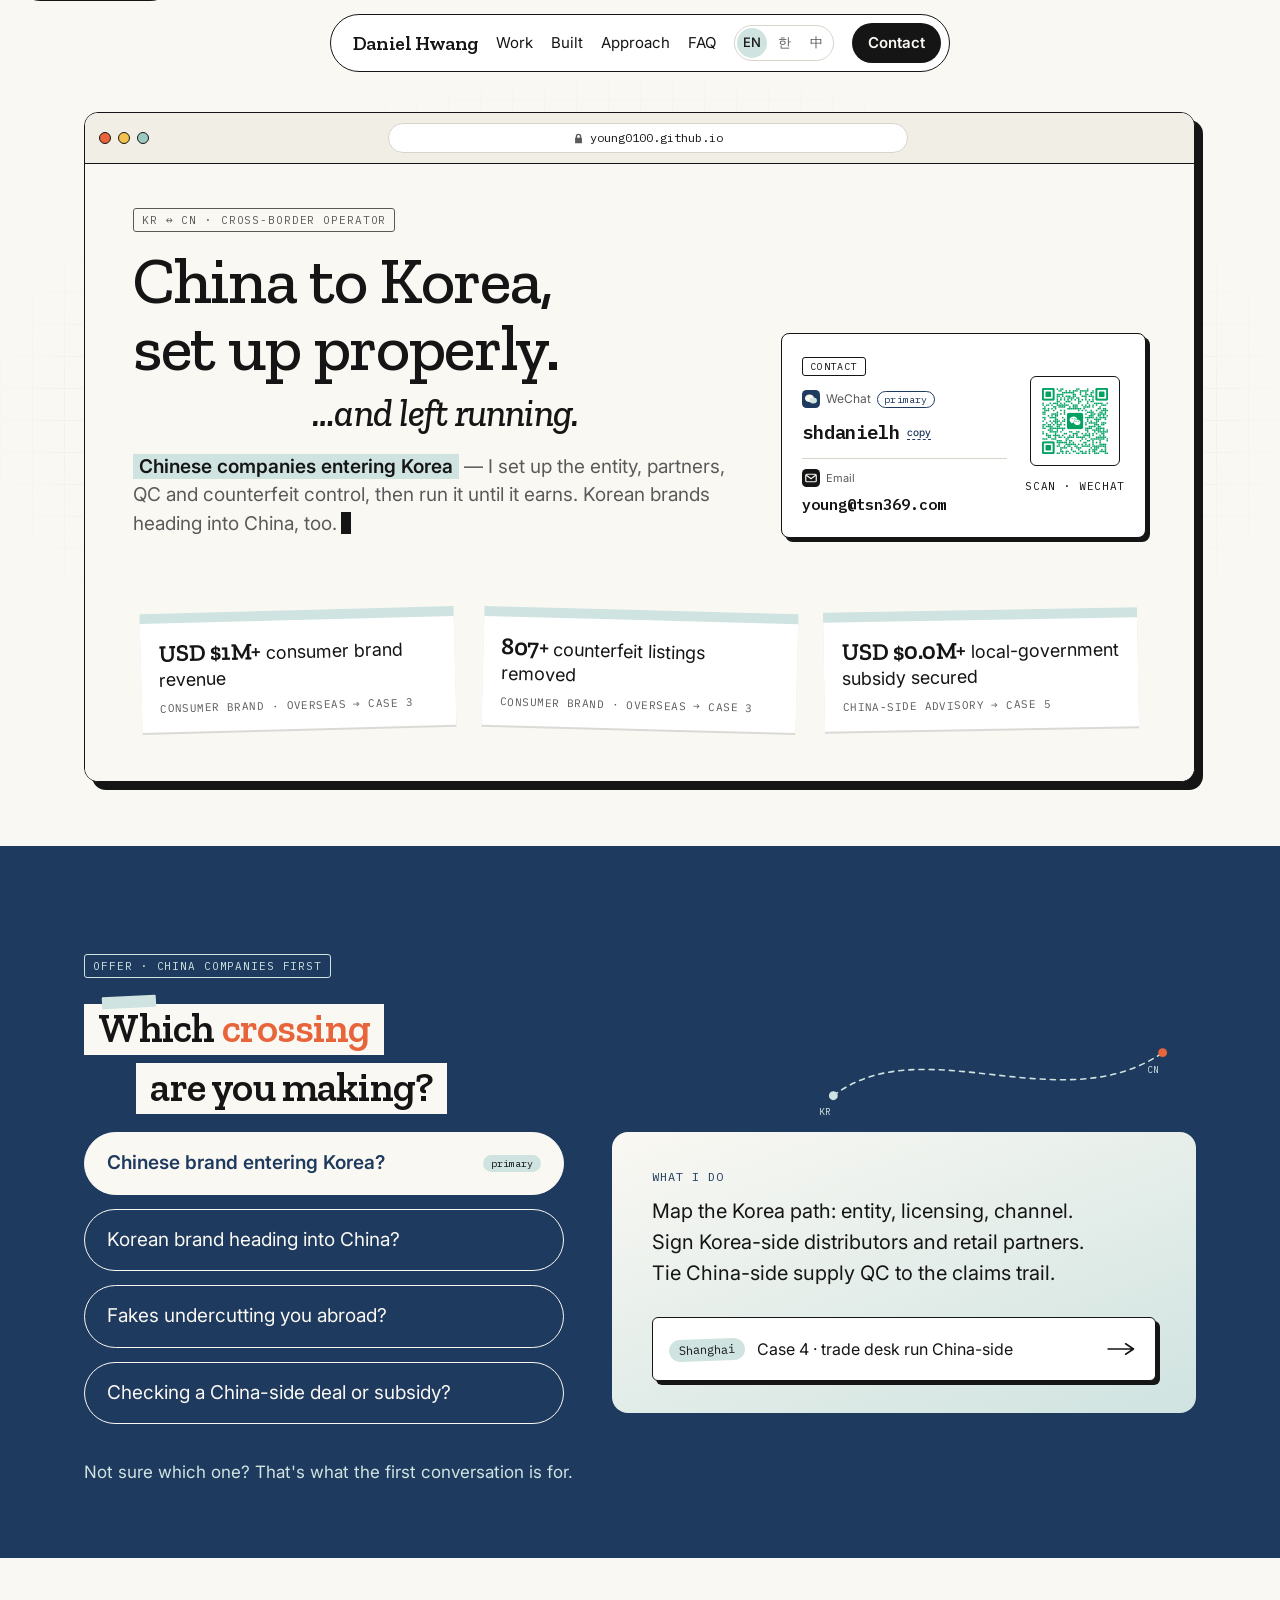
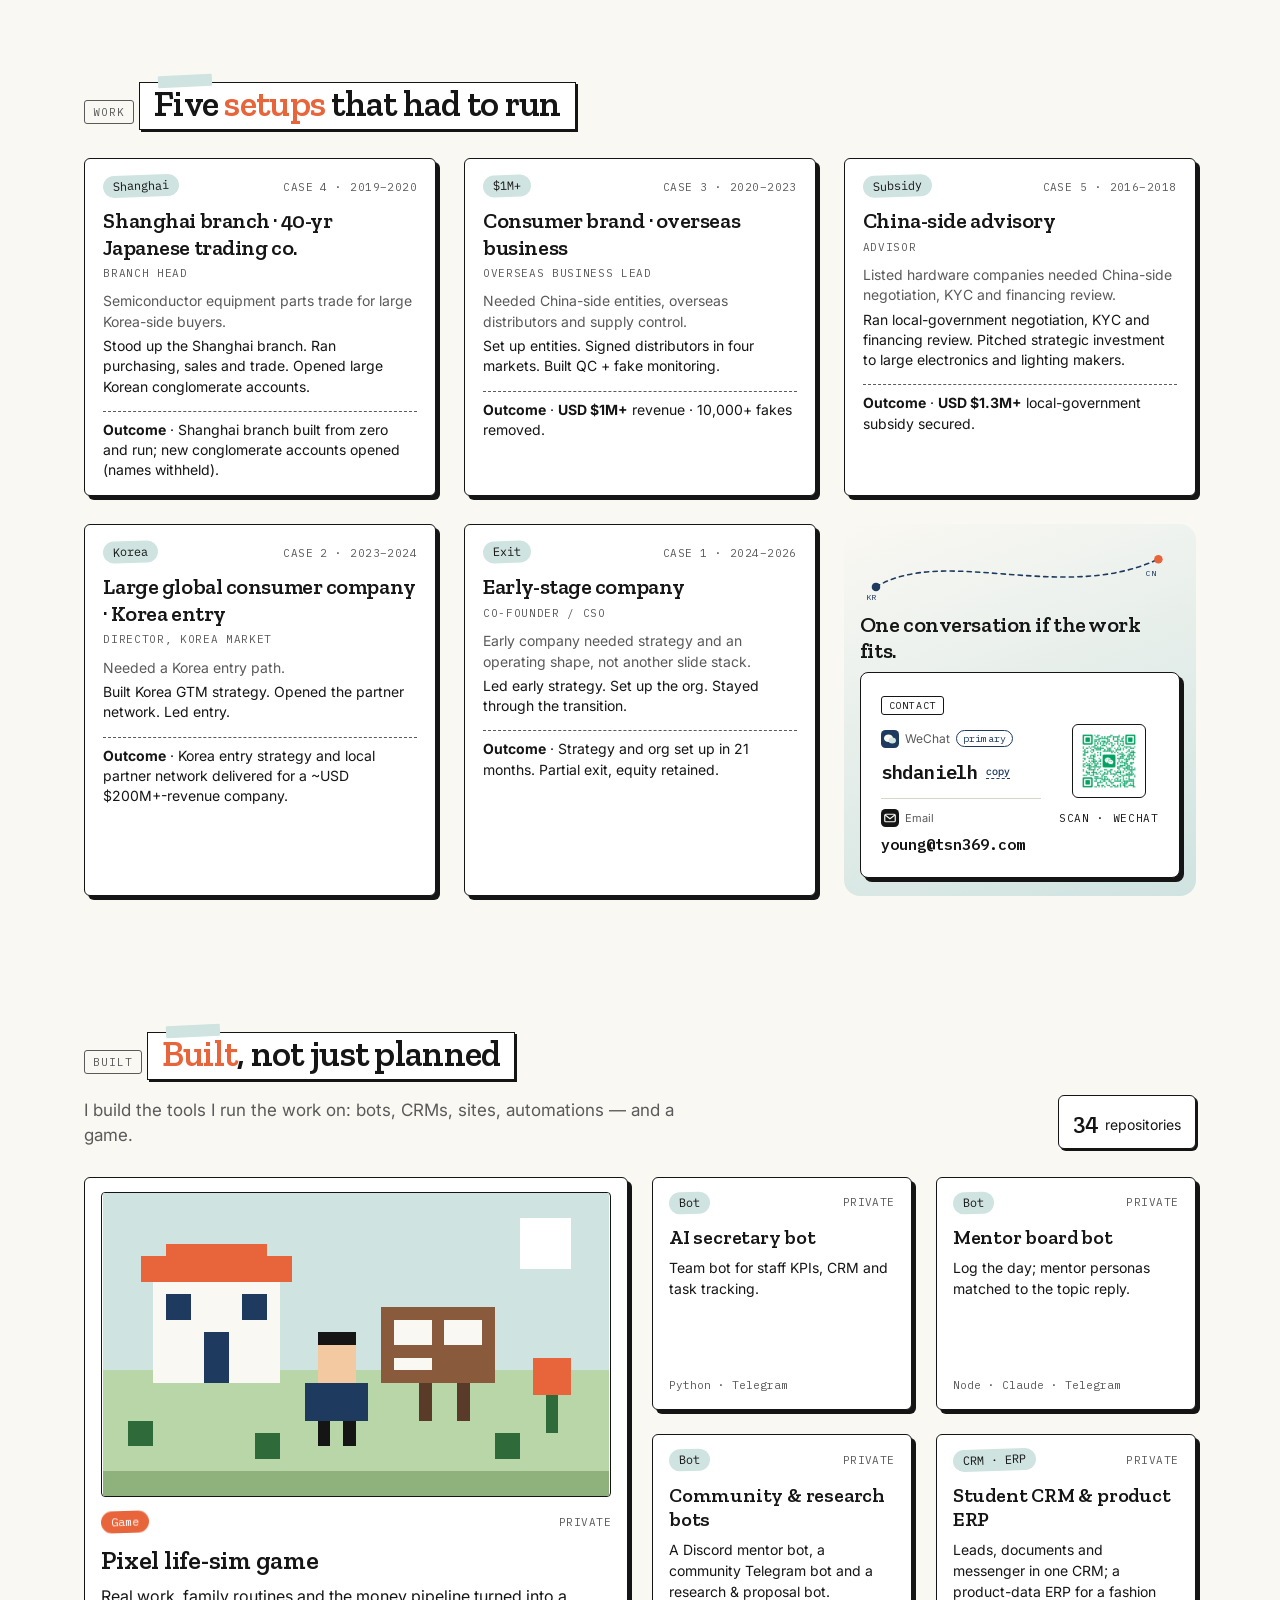
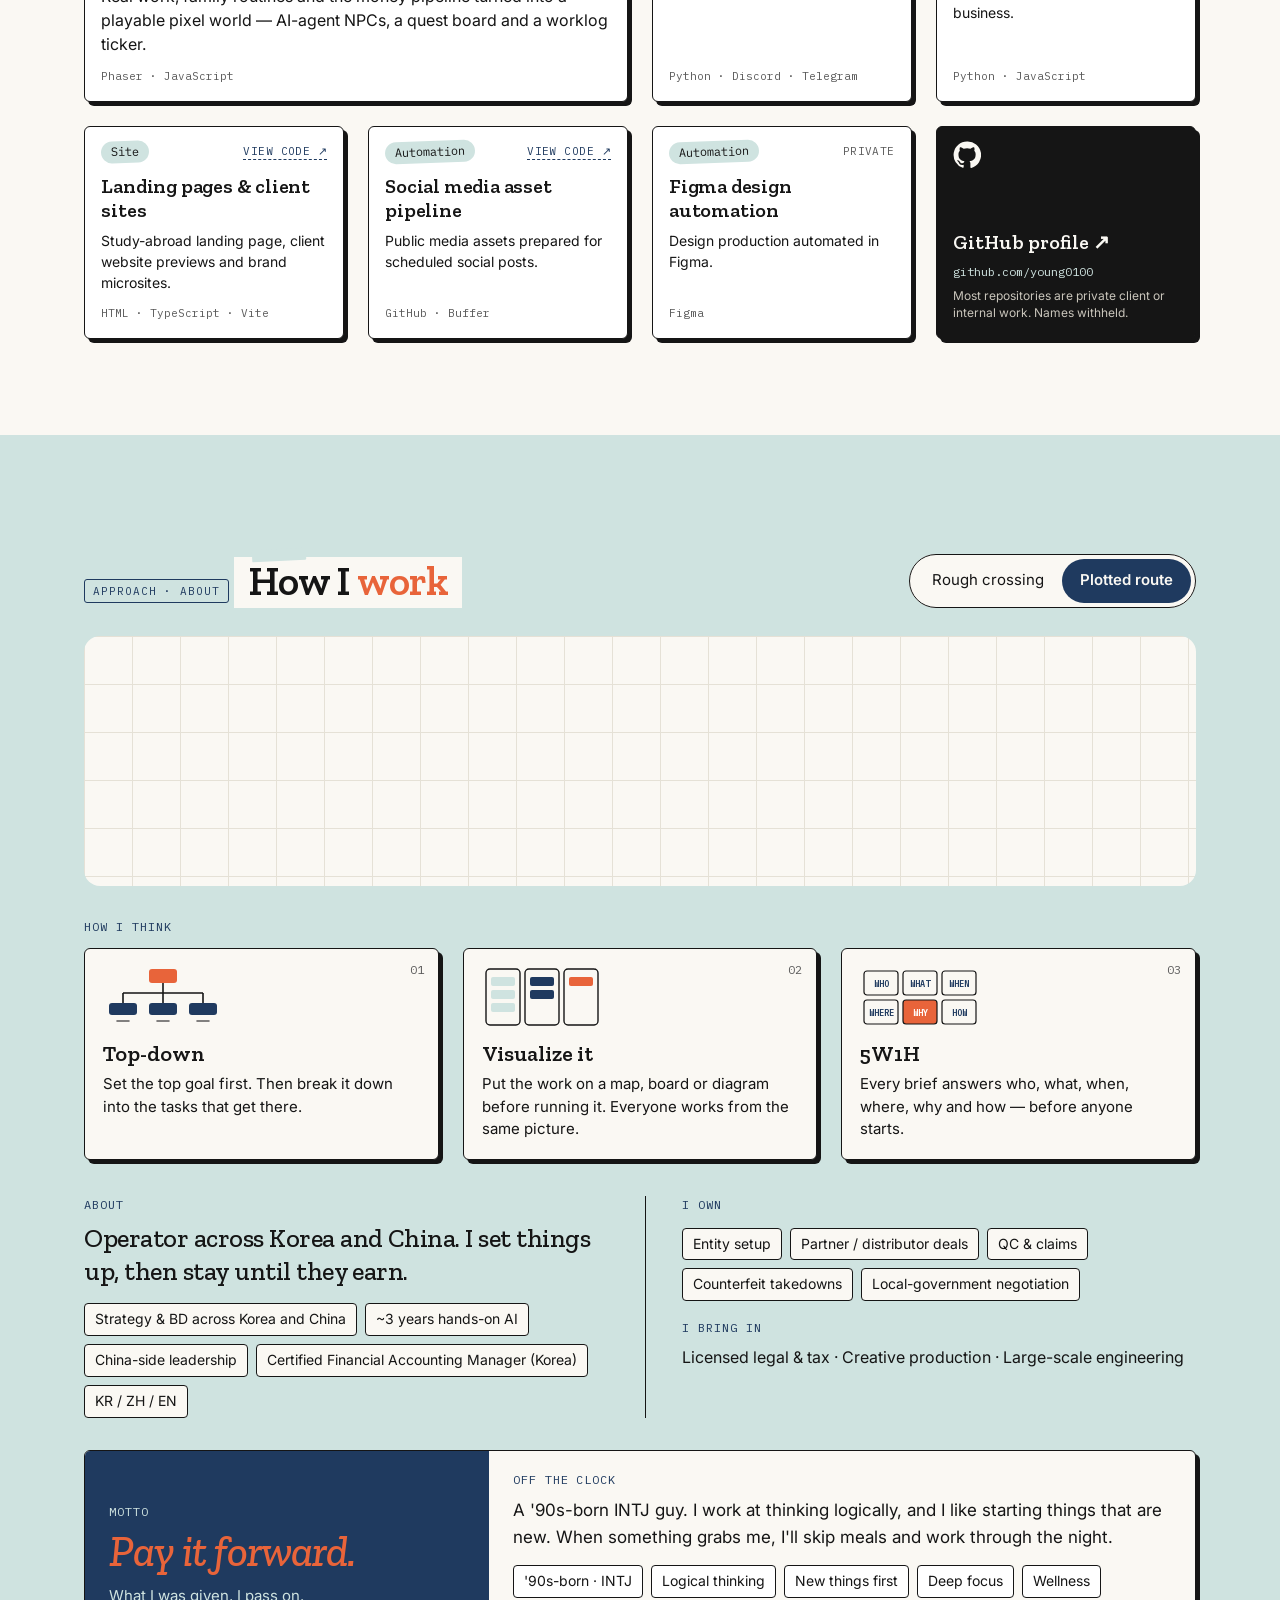
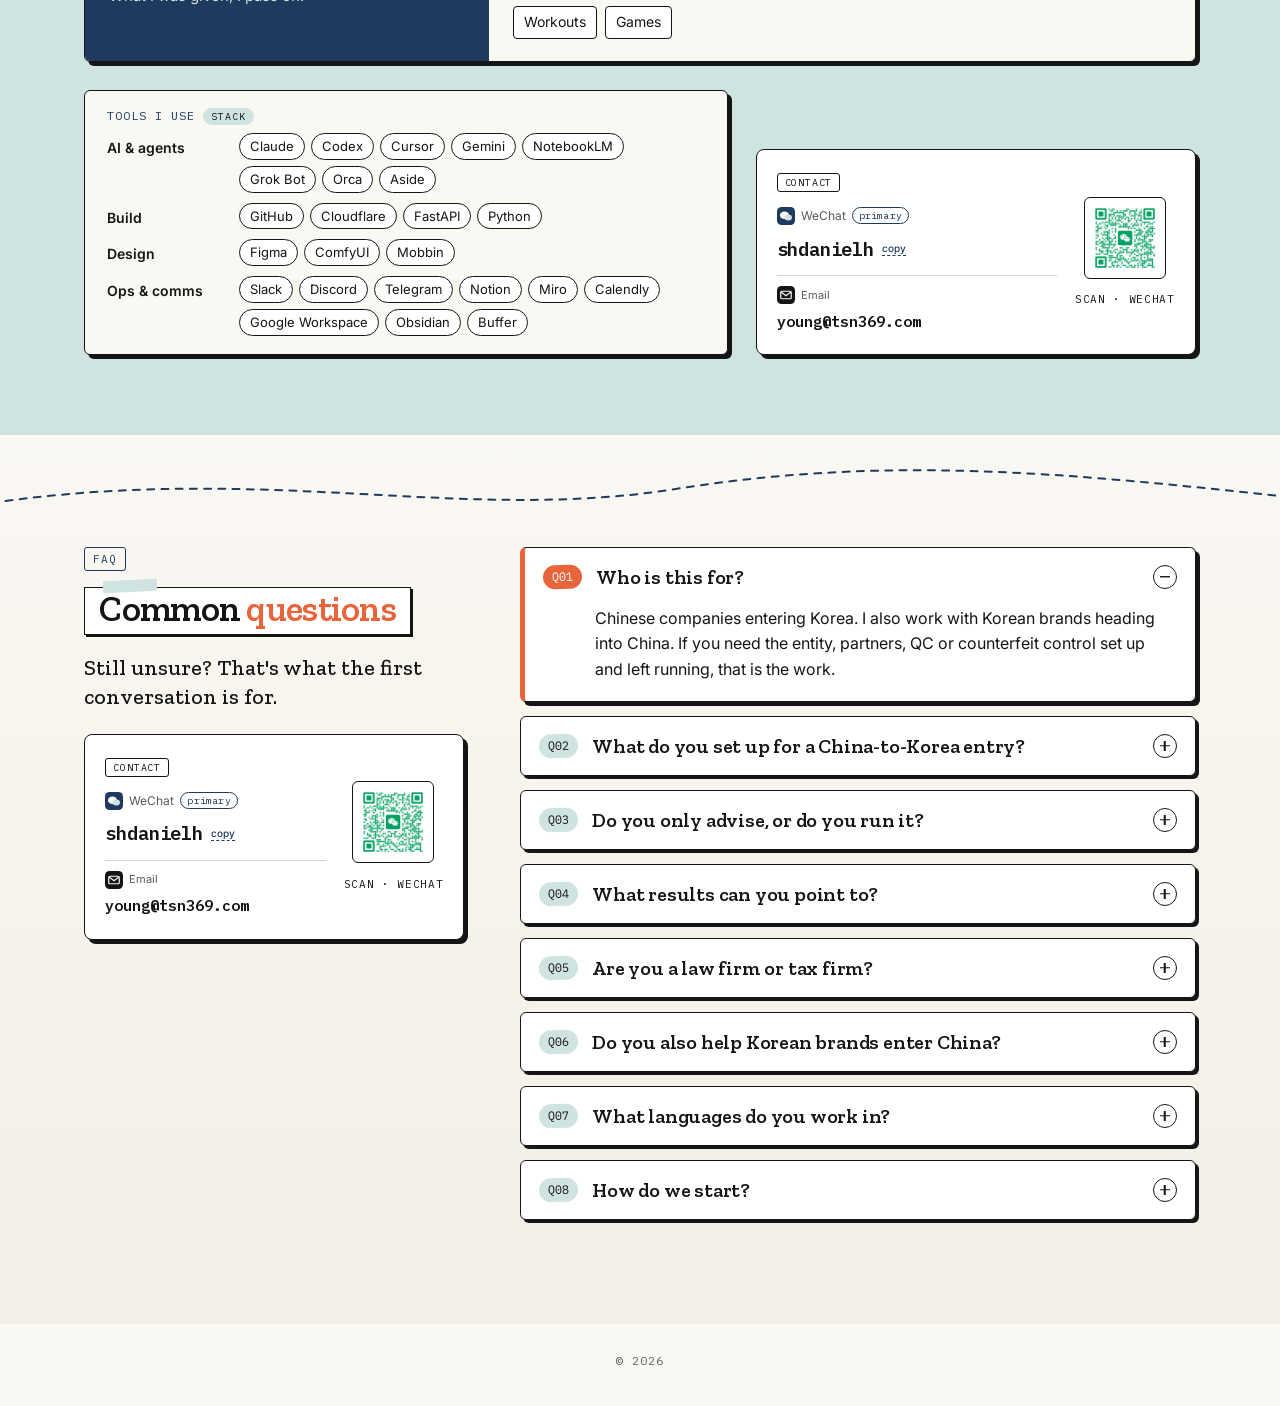
==== index.html @ 3e697737 "mirror: site build 2026-11-02" ====
<!DOCTYPE html><html lang="en"> <head><meta charset="utf-8"><meta name="viewport" content="width=device-width, initial-scale=1"><meta http-equiv="Content-Security-Policy" content="default-src 'self'; script-src 'self'; style-src 'self'; img-src 'self'; font-src 'self'; connect-src 'none'; object-src 'none'; base-uri 'self'; form-action 'none'; upgrade-insecure-requests"><meta name="referrer" content="no-referrer"><title>Daniel Hwang — China to Korea, set up properly.</title><meta name="description" content="Cross-border operator. I set up entities, partners, QC and counterfeit control for companies moving between China and Korea — run them until they earn."><meta name="robots" content="index, follow"><meta name="theme-color" content="#FAF8F3"><link rel="canonical" href="https://young0100.github.io/"><link rel="alternate" hreflang="en" href="https://young0100.github.io/"><link rel="alternate" hreflang="ko" href="https://young0100.github.io/ko/"><link rel="alternate" hreflang="zh-Hans" href="https://young0100.github.io/zh/"><link rel="alternate" hreflang="x-default" href="https://young0100.github.io/"><link rel="icon" href="/favicon.svg" type="image/svg+xml"><link rel="preload" href="/fonts/zilla-slab-500.woff2" as="font" type="font/woff2" crossorigin><link rel="preload" href="/fonts/inter-latin.woff2" as="font" type="font/woff2" crossorigin><meta property="og:title" content="Daniel Hwang — China to Korea, set up properly."><meta property="og:description" content="Cross-border operator. I set up entities, partners, QC and counterfeit control for companies moving between China and Korea — run them until they earn."><meta property="og:type" content="website"><meta property="og:locale" content="en_US"><meta property="og:url" content="https://young0100.github.io/"><meta property="og:image" content="https://young0100.github.io/og/og-en.png"><meta property="og:image:width" content="1200"><meta property="og:image:height" content="630"><meta name="twitter:card" content="summary_large_image"><meta name="twitter:title" content="Daniel Hwang — China to Korea, set up properly."><meta name="twitter:description" content="Cross-border operator. I set up entities, partners, QC and counterfeit control for companies moving between China and Korea — run them until they earn."><meta name="twitter:image" content="https://young0100.github.io/og/og-en.png"><script type="application/ld+json">{"@context":"https://schema.org","@type":"Person","name":"Daniel Hwang","jobTitle":"Cross-border operator","knowsLanguage":["ko","zh","en"],"url":"https://young0100.github.io/","sameAs":["https://github.com/young0100"]}</script><script type="application/ld+json">{"@context":"https://schema.org","@type":"FAQPage","inLanguage":"en","mainEntity":[{"@type":"Question","name":"Who is this for?","acceptedAnswer":{"@type":"Answer","text":"Chinese companies entering Korea. I also work with Korean brands heading into China. If you need the entity, partners, QC or counterfeit control set up and left running, that is the work."}},{"@type":"Question","name":"What do you set up for a China-to-Korea entry?","acceptedAnswer":{"@type":"Answer","text":"I map the Korea path (entity, licensing, channel), sign Korea-side distributors and retail partners, and tie China-side supply QC to the claims trail. When fakes are undercutting you abroad, I add counterfeit monitoring and takedowns."}},{"@type":"Question","name":"Do you only advise, or do you run it?","acceptedAnswer":{"@type":"Answer","text":"I set it up, then stay until it earns and can run without me. The sequence is map → set up → run and hand over."}},{"@type":"Question","name":"What results can you point to?","acceptedAnswer":{"@type":"Answer","text":"From past work (company names withheld): USD $1M+ consumer-brand overseas revenue; 10,000+ counterfeit listings removed; USD $1.3M+ local-government subsidy secured on China-side advisory; Korea entry strategy and local partner network for a ~USD $200M+-revenue global consumer company."}},{"@type":"Question","name":"Are you a law firm or tax firm?","acceptedAnswer":{"@type":"Answer","text":"No. I own entity setup, partner and distributor deals, QC and claims, counterfeit takedowns, and local-government negotiation. Licensed legal and tax are brought in when the work needs them."}},{"@type":"Question","name":"Do you also help Korean brands enter China?","acceptedAnswer":{"@type":"Answer","text":"Yes. Same operator model on the China side: entities, partners, QC, and counterfeit control, left running."}},{"@type":"Question","name":"What languages do you work in?","acceptedAnswer":{"@type":"Answer","text":"Korean, Chinese, and English."}},{"@type":"Question","name":"How do we start?","acceptedAnswer":{"@type":"Answer","text":"One conversation if the work fits. WeChat ID shdanielh, or email young@tsn369.com."}}]}</script><link rel="stylesheet" href="/_astro/index.BhN0b6w7.css"></head> <body>  <a class="skip" href="#top">Skip to content</a> <div class="nav-wrap"> <input class="nav-toggle" id="nav-toggle" type="checkbox"> <div class="nav-pill"> <a class="wordmark" href="#top">Daniel Hwang</a> <div class="nav-links" id="nav-links"> <a href="#work">Work</a> <a href="#built">Built</a> <a href="#approach">Approach</a> <a href="#faq">FAQ</a> </div> <nav class="lang" aria-label="Language"> <a href="/?lang=en" hreflang="en" lang="en" aria-current="page" title="English"> EN </a><a href="/ko/" hreflang="ko" lang="ko" title="한국어"> 한 </a><a href="/zh/" hreflang="zh-Hans" lang="zh-Hans" title="简体中文"> 中 </a> </nav> <a class="nav-cta" href="#contact">Contact</a> <label class="burger" for="nav-toggle"> <span class="sr">Open menu</span> <span></span> <span></span> <span></span> </label> </div> </div> <main> <section class="hero" id="top"> <div class="wrap"> <div class="bw"> <div class="bw-bar" aria-hidden="true"> <span class="bw-dots"><i></i><i></i><i></i></span> <span class="bw-url"> <svg viewBox="0 0 16 16" width="11" height="11"><path d="M4 7V5a4 4 0 0 1 8 0v2h1v8H3V7h1Zm2 0h4V5a2 2 0 1 0-4 0v2Z" fill="currentColor"></path></svg> <b>young0100.github.io</b> </span> </div> <div class="bw-body hero-grid"> <div class="hero-copy"> <p class="otag tag-muted"> KR ↔ CN<span class="tag-rest"> · Cross-border operator</span> </p> <h1>China to Korea,<br>set up properly.</h1> <p class="tail">…and left running.</p> <p class="lede"> <strong class="mark">Chinese companies entering Korea</strong> — I set up the entity, partners, QC and counterfeit control, then run it until it earns. Korean brands heading into China, too.<span class="caret" aria-hidden="true"></span> </p> </div> <div class="hero-contact"> <article class="contact-card qr-hero" id="contact" aria-label="Contact"> <div class="contact-main"> <p class="otag contact-tag">Contact</p> <div class="ch"> <p class="ch-label"> <svg class="ico" viewBox="0 0 24 24" width="18" height="18" aria-hidden="true"> <rect width="24" height="24" rx="6" fill="#1F3A5F"></rect> <ellipse cx="10" cy="11" rx="6" ry="5" fill="#FAF8F3"></ellipse> <ellipse cx="15" cy="14" rx="5" ry="4" fill="#CFE3E0"></ellipse> </svg> WeChat <span class="badge">primary</span> </p> <button class="wx-copy" type="button" data-copy="shdanielh"> <span class="wx-id">shdanielh</span> <span class="copy-word">copy</span> <span class="sr">WeChat ID</span> </button> </div> <div class="ch email-ch"> <p class="ch-label"> <svg class="ico" viewBox="0 0 24 24" width="18" height="18" aria-hidden="true"> <rect width="24" height="24" rx="6" fill="#151515"></rect> <rect x="5" y="7" width="14" height="10" rx="1.5" fill="none" stroke="#FAF8F3" stroke-width="1.6"></rect> <path d="M5.5 8 L12 13 L18.5 8" fill="none" stroke="#FAF8F3" stroke-width="1.6"></path> </svg> Email </p> <a class="email" href="mailto:young@tsn369.com">young@tsn369.com</a> </div> </div> <div class="qr-block"> <div class="qr-frame"> <picture> <source srcset="/contact/wechat-qr-shdanielh.webp" type="image/webp"> <img src="/contact/wechat-qr-shdanielh.jpg" width="640" height="640" alt="WeChat QR code for shdanielh"> </picture> </div> <p class="qr-cap">Scan · WeChat</p> </div> </article> </div> <ul class="chips"> <li> <a class="chip" href="#case-3"> <p class="chip-lead"><span>USD $1M+</span> consumer brand revenue</p> <p class="chip-meta">Consumer brand · overseas → Case 3</p> </a> </li><li> <a class="chip" href="#case-3"> <p class="chip-lead"><span>10,000+</span> counterfeit listings removed</p> <p class="chip-meta">Consumer brand · overseas → Case 3</p> </a> </li><li> <a class="chip" href="#case-5"> <p class="chip-lead"><span>USD $1.3M+</span> local-government subsidy secured</p> <p class="chip-meta">China-side advisory → Case 5</p> </a> </li> </ul> </div> </div> </div> </section> <section class="offer" id="offer"> <div class="wrap offer-grid"> <p class="otag offer-tag"> Offer · China<span class="tag-rest"> companies first</span> </p> <h2 class="offer-title"> <span class="tab">Which <span class="sig">crossing</span></span> <span class="tab tab-indent">are you making?</span> </h2> <svg class="route route-offer" viewBox="0 0 600 160" fill="none" aria-hidden="true"> <path d="M40 118 C 180 10, 400 160, 560 50" stroke="currentColor" stroke-width="2.5" stroke-dasharray="8 8" stroke-linecap="round"></path> <circle cx="40" cy="118" r="7" fill="currentColor"></circle> <circle cx="560" cy="50" r="7" class="dot-cn"></circle> <text x="18" y="148">KR</text> <text x="536" y="82">CN</text> </svg> <div class="pills"> <a class="qpill is-primary" href="#offer-panel"> <span>Chinese brand entering Korea?</span> <span class="sticker sticker-flat">primary</span> </a><a class="qpill" href="#case-4">Korean brand heading into China?</a><a class="qpill" href="#case-3">Fakes undercutting you abroad?</a><a class="qpill" href="#case-5">Checking a China-side deal or subsidy?</a> </div> <div class="sheet" id="offer-panel"> <p class="kicker">What I do</p> <p class="sheet-copy"> Map the Korea path: entity, licensing, channel.<br>Sign Korea-side distributors and retail partners.<br>Tie China-side supply QC to the claims trail.<br> </p> <a class="case-jump" href="#case-4"> <span class="sticker">Shanghai</span> <span class="case-jump-label">Case 4 · trade desk run China-side</span> <svg class="arrow" viewBox="0 0 36 16" width="32" height="14" aria-hidden="true"> <path d="M1 8 H28 M21 2 L30 8 L21 14" fill="none" stroke="currentColor" stroke-width="1.8" stroke-linecap="round" stroke-linejoin="round"></path> </svg> </a> </div> <p class="offer-foot">Not sure which one? That&#39;s what the first conversation is for.</p> </div> </section> <section class="work" id="work"> <div class="wrap"> <p class="otag tag-muted">Work</p> <h2 class="tab tab-frame work-title"> Five <span class="sig">setups</span><span class="title-rest"> that had to run</span> </h2> <div class="case-grid"> <article class="case" id="case-4"> <header class="case-top"> <span class="sticker">Shanghai</span> <p class="case-meta"> Case 4 · 2019–2020 </p> </header> <h3>Shanghai branch · 40-yr Japanese trading co.</h3> <p class="role">Branch head</p> <p class="problem">Semiconductor equipment parts trade for large Korea-side buyers.</p> <p class="did">Stood up the Shanghai branch. Ran purchasing, sales and trade. Opened large Korean conglomerate accounts.</p> <p class="outcome"> <b>Outcome</b> ·  Shanghai branch built from zero and run; new conglomerate accounts opened (names withheld). </p> </article><article class="case" id="case-3"> <header class="case-top"> <span class="sticker">$1M+</span> <p class="case-meta"> Case 3 · 2020–2023 </p> </header> <h3>Consumer brand · overseas business</h3> <p class="role">Overseas business lead</p> <p class="problem">Needed China-side entities, overseas distributors and supply control.</p> <p class="did">Set up entities. Signed distributors in four markets. Built QC + fake monitoring.</p> <p class="outcome"> <b>Outcome</b> · <strong>USD $1M+</strong> revenue · 10,000+ fakes removed. </p> </article><article class="case" id="case-5"> <header class="case-top"> <span class="sticker">Subsidy</span> <p class="case-meta"> Case 5 · 2016–2018 </p> </header> <h3>China-side advisory</h3> <p class="role">Advisor</p> <p class="problem">Listed hardware companies needed China-side negotiation, KYC and financing review.</p> <p class="did">Ran local-government negotiation, KYC and financing review. Pitched strategic investment to large electronics and lighting makers.</p> <p class="outcome"> <b>Outcome</b> · <strong>USD $1.3M+</strong> local-government subsidy secured. </p> </article><article class="case" id="case-2"> <header class="case-top"> <span class="sticker">Korea</span> <p class="case-meta"> Case 2 · 2023–2024 </p> </header> <h3>Large global consumer company · Korea entry</h3> <p class="role">Director, Korea market</p> <p class="problem">Needed a Korea entry path.</p> <p class="did">Built Korea GTM strategy. Opened the partner network. Led entry.</p> <p class="outcome"> <b>Outcome</b> ·  Korea entry strategy and local partner network delivered for a ~USD $200M+-revenue company. </p> </article><article class="case" id="case-1"> <header class="case-top"> <span class="sticker">Exit</span> <p class="case-meta"> Case 1 · 2024–2026 </p> </header> <h3>Early-stage company</h3> <p class="role">Co-founder / CSO</p> <p class="problem">Early company needed strategy and an operating shape, not another slide stack.</p> <p class="did">Led early strategy. Set up the org. Stayed through the transition.</p> <p class="outcome"> <b>Outcome</b> ·  Strategy and org set up in 21 months. Partial exit, equity retained. </p> </article> <aside class="cta-tile"> <svg class="route route-tile" viewBox="0 0 600 120" fill="none" aria-hidden="true"> <path d="M30 88 C 160 10, 380 120, 560 36" stroke="currentColor" stroke-width="3" stroke-dasharray="8 8" stroke-linecap="round"></path> <circle cx="30" cy="88" r="8" fill="currentColor"></circle> <circle cx="560" cy="36" r="8" class="dot-cn"></circle> <text x="12" y="112">KR</text> <text x="536" y="68">CN</text> </svg> <p class="cta-line">One conversation if the work fits.</p> <article class="contact-card qr-tile" aria-label="Contact"> <div class="contact-main"> <p class="otag contact-tag">Contact</p> <div class="ch"> <p class="ch-label"> <svg class="ico" viewBox="0 0 24 24" width="18" height="18" aria-hidden="true"> <rect width="24" height="24" rx="6" fill="#1F3A5F"></rect> <ellipse cx="10" cy="11" rx="6" ry="5" fill="#FAF8F3"></ellipse> <ellipse cx="15" cy="14" rx="5" ry="4" fill="#CFE3E0"></ellipse> </svg> WeChat <span class="badge">primary</span> </p> <button class="wx-copy" type="button" data-copy="shdanielh"> <span class="wx-id">shdanielh</span> <span class="copy-word">copy</span> <span class="sr">WeChat ID</span> </button> </div> <div class="ch email-ch"> <p class="ch-label"> <svg class="ico" viewBox="0 0 24 24" width="18" height="18" aria-hidden="true"> <rect width="24" height="24" rx="6" fill="#151515"></rect> <rect x="5" y="7" width="14" height="10" rx="1.5" fill="none" stroke="#FAF8F3" stroke-width="1.6"></rect> <path d="M5.5 8 L12 13 L18.5 8" fill="none" stroke="#FAF8F3" stroke-width="1.6"></path> </svg> Email </p> <a class="email" href="mailto:young@tsn369.com">young@tsn369.com</a> </div> </div> <div class="qr-block"> <div class="qr-frame"> <picture> <source srcset="/contact/wechat-qr-shdanielh.webp" type="image/webp"> <img src="/contact/wechat-qr-shdanielh.jpg" width="640" height="640" alt="WeChat QR code for shdanielh" loading="lazy"> </picture> </div> <p class="qr-cap">Scan · WeChat</p> </div> </article> </aside> </div> </div> </section> <section class="built" id="built"> <div class="wrap"> <div class="built-head"> <div> <p class="otag tag-muted">Built</p> <h2 class="tab tab-frame built-title"><span class="sig">Built</span>, not just planned</h2> <p class="built-lede">I build the tools I run the work on: bots, CRMs, sites, automations — and a game.</p> </div> <ul class="built-stats"> <li><strong>34</strong> repositories</li> </ul> </div> <div class="proj-grid"> <article class="proj proj-game proj-feature"> <svg class="proj-art" viewBox="0 0 40 24" shape-rendering="crispEdges" aria-hidden="true"> <rect x="0" y="0" width="40" height="14" fill="#CFE3E0"></rect><rect x="0" y="14" width="40" height="8" fill="#B9D6A8"></rect><rect x="0" y="22" width="40" height="2" fill="#8FB27C"></rect><rect x="4" y="7" width="10" height="8" fill="#FAF8F3"></rect><rect x="3" y="5" width="12" height="2" fill="#E8643A"></rect><rect x="5" y="4" width="8" height="1" fill="#E8643A"></rect><rect x="8" y="11" width="2" height="4" fill="#1F3A5F"></rect><rect x="5" y="8" width="2" height="2" fill="#1F3A5F"></rect><rect x="11" y="8" width="2" height="2" fill="#1F3A5F"></rect><rect x="22" y="9" width="9" height="6" fill="#8A5A3C"></rect><rect x="23" y="10" width="3" height="2" fill="#FAF8F3"></rect><rect x="27" y="10" width="3" height="2" fill="#FAF8F3"></rect><rect x="23" y="13" width="3" height="1" fill="#FAF8F3"></rect><rect x="25" y="15" width="1" height="3" fill="#5A3A28"></rect><rect x="28" y="15" width="1" height="3" fill="#5A3A28"></rect><rect x="34" y="13" width="3" height="3" fill="#E8643A"></rect><rect x="35" y="16" width="1" height="3" fill="#2F6B3A"></rect><rect x="33" y="2" width="4" height="4" fill="#FFFFFF"></rect><rect x="2" y="18" width="2" height="2" fill="#2F6B3A"></rect><rect x="12" y="19" width="2" height="2" fill="#2F6B3A"></rect><rect x="31" y="19" width="2" height="2" fill="#2F6B3A"></rect> <g class="px-walker"> <rect x="17" y="12" width="3" height="3" fill="#F2C9A0"></rect><rect x="17" y="11" width="3" height="1" fill="#151515"></rect><rect x="16" y="15" width="5" height="3" fill="#1F3A5F"></rect><rect x="17" y="18" width="1" height="2" fill="#151515"></rect><rect x="19" y="18" width="1" height="2" fill="#151515"></rect> </g> </svg> <header class="proj-top"> <span class="sticker">Game</span> <span class="proj-private">private</span> </header> <h3>Pixel life-sim game</h3> <p class="proj-line">Real work, family routines and the money pipeline turned into a playable pixel world — AI-agent NPCs, a quest board and a worklog ticker.</p> <p class="proj-stack">Phaser · JavaScript</p> </article><article class="proj proj-bot">  <header class="proj-top"> <span class="sticker">Bot</span> <span class="proj-private">private</span> </header> <h3>AI secretary bot</h3> <p class="proj-line">Team bot for staff KPIs, CRM and task tracking.</p> <p class="proj-stack">Python · Telegram</p> </article><article class="proj proj-bot">  <header class="proj-top"> <span class="sticker">Bot</span> <span class="proj-private">private</span> </header> <h3>Mentor board bot</h3> <p class="proj-line">Log the day; mentor personas matched to the topic reply.</p> <p class="proj-stack">Node · Claude · Telegram</p> </article><article class="proj proj-bot">  <header class="proj-top"> <span class="sticker">Bot</span> <span class="proj-private">private</span> </header> <h3>Community &amp; research bots</h3> <p class="proj-line">A Discord mentor bot, a community Telegram bot and a research &amp; proposal bot.</p> <p class="proj-stack">Python · Discord · Telegram</p> </article><article class="proj proj-crm">  <header class="proj-top"> <span class="sticker">CRM · ERP</span> <span class="proj-private">private</span> </header> <h3>Student CRM &amp; product ERP</h3> <p class="proj-line">Leads, documents and messenger in one CRM; a product-data ERP for a fashion business.</p> <p class="proj-stack">Python · JavaScript</p> </article><article class="proj proj-site">  <header class="proj-top"> <span class="sticker">Site</span> <a class="proj-link" href="https://github.com/young0100/mingalar-edu" rel="noopener" target="_blank">View code ↗</a> </header> <h3>Landing pages &amp; client sites</h3> <p class="proj-line">Study-abroad landing page, client website previews and brand microsites.</p> <p class="proj-stack">HTML · TypeScript · Vite</p> </article><article class="proj proj-auto">  <header class="proj-top"> <span class="sticker">Automation</span> <a class="proj-link" href="https://github.com/young0100/otk-media" rel="noopener" target="_blank">View code ↗</a> </header> <h3>Social media asset pipeline</h3> <p class="proj-line">Public media assets prepared for scheduled social posts.</p> <p class="proj-stack">GitHub · Buffer</p> </article><article class="proj proj-auto">  <header class="proj-top"> <span class="sticker">Automation</span> <span class="proj-private">private</span> </header> <h3>Figma design automation</h3> <p class="proj-line">Design production automated in Figma.</p> <p class="proj-stack">Figma</p> </article> <a class="proj proj-profile" href="https://github.com/young0100" rel="noopener" target="_blank"> <svg viewBox="0 0 24 24" width="28" height="28" aria-hidden="true"> <path fill="currentColor" d="M12 .5a11.5 11.5 0 0 0-3.64 22.41c.58.1.79-.25.79-.56v-2c-3.2.7-3.88-1.37-3.88-1.37-.53-1.33-1.28-1.69-1.28-1.69-1.05-.71.08-.7.08-.7 1.16.08 1.77 1.19 1.77 1.19 1.03 1.77 2.7 1.26 3.36.96.1-.75.4-1.26.73-1.55-2.55-.29-5.24-1.28-5.24-5.68 0-1.26.45-2.28 1.19-3.09-.12-.29-.52-1.46.11-3.05 0 0 .97-.31 3.17 1.18a11 11 0 0 1 5.77 0c2.2-1.49 3.17-1.18 3.17-1.18.63 1.59.23 2.76.11 3.05.74.81 1.19 1.83 1.19 3.09 0 4.41-2.69 5.38-5.26 5.67.41.36.78 1.06.78 2.14v3.17c0 .31.21.67.8.56A11.5 11.5 0 0 0 12 .5Z"></path> </svg> <span class="proj-profile-label">GitHub profile ↗</span> <span class="proj-profile-handle">github.com/young0100</span> <span class="proj-note">Most repositories are private client or internal work. Names withheld.</span> </a> </div> </div> </section> <section class="approach" id="approach"> <div class="wrap"> <div class="approach-head"> <div> <p class="otag approach-tag">Approach · About</p> <h2 class="tab">How I <span class="sig">work</span></h2> </div> <fieldset class="seg"> <legend class="sr">Route</legend> <input type="radio" name="route" id="route-rough" value="rough"> <label for="route-rough">Rough crossing</label> <input type="radio" name="route" id="route-plotted" value="plotted" checked> <label for="route-plotted">Plotted route</label> </fieldset> </div> <p id="route-status" class="sr">Plotted route</p> <div class="map" id="route-map"> <svg class="route-plotted" viewBox="0 0 1248 230" fill="none" aria-hidden="true"> <path d="M120 160 C 300 60, 420 200, 620 120 S 940 40, 1120 100" stroke="#1F3A5F" stroke-width="3" stroke-dasharray="10 8" stroke-linecap="round"></path> <circle cx="120" cy="160" r="12" fill="#1F3A5F"></circle> <circle cx="620" cy="120" r="12" fill="#1F3A5F"></circle> <circle cx="1120" cy="100" r="12" fill="#E8643A"></circle> </svg> <svg class="route-rough" viewBox="0 0 1248 230" fill="none" aria-hidden="true"> <path d="M120 160 C 40 40, 280 230, 300 90 S 250 20, 460 170 S 520 40, 620 120 S 700 230, 860 60 S 980 10, 1120 100" stroke="#1F3A5F" stroke-width="3" stroke-dasharray="4 7" stroke-linecap="round"></path> <circle cx="120" cy="160" r="12" fill="#1F3A5F"></circle> <circle cx="620" cy="120" r="12" fill="#1F3A5F"></circle> <circle cx="1120" cy="100" r="12" fill="#E8643A"></circle> </svg> <ol class="steps"> <li><b>1 · Map</b> <span>market, rules, counterparts</span></li><li><b>2 · Set up</b> <span>entity, partners, QC</span></li><li><b>3 · Run &amp; hand over</b> <span>until it runs without me</span></li> </ol> </div> <div class="think"> <p class="kicker think-kicker">How I think</p> <ol class="think-grid"> <li class="think-card"> <span class="think-n">01</span> <svg class="think-ico" viewBox="0 0 120 64" fill="none" aria-hidden="true"> <rect x="46" y="4" width="28" height="14" rx="3" fill="#E8643A"></rect> <path d="M60 18 V28 M20 28 H100 M20 28 V38 M60 28 V38 M100 28 V38" stroke="#151515" stroke-width="1.6"></path> <rect x="6" y="38" width="28" height="12" rx="3" fill="#1F3A5F"></rect> <rect x="46" y="38" width="28" height="12" rx="3" fill="#1F3A5F"></rect> <rect x="86" y="38" width="28" height="12" rx="3" fill="#1F3A5F"></rect> <path d="M14 56 H26 M54 56 H66 M94 56 H106" stroke="#5A5A5A" stroke-width="1.6" stroke-linecap="round"></path> </svg> <h3>Top-down</h3> <p>Set the top goal first. Then break it down into the tasks that get there.</p> </li> <li class="think-card"> <span class="think-n">02</span> <svg class="think-ico" viewBox="0 0 120 64" fill="none" aria-hidden="true"> <rect x="4" y="4" width="34" height="56" rx="4" stroke="#151515" stroke-width="1.4"></rect> <rect x="43" y="4" width="34" height="56" rx="4" stroke="#151515" stroke-width="1.4"></rect> <rect x="82" y="4" width="34" height="56" rx="4" stroke="#151515" stroke-width="1.4"></rect> <rect x="9" y="12" width="24" height="9" rx="2" fill="#CFE3E0"></rect> <rect x="9" y="25" width="24" height="9" rx="2" fill="#CFE3E0"></rect> <rect x="9" y="38" width="24" height="9" rx="2" fill="#CFE3E0"></rect> <rect x="48" y="12" width="24" height="9" rx="2" fill="#1F3A5F"></rect> <rect x="48" y="25" width="24" height="9" rx="2" fill="#1F3A5F"></rect> <rect x="87" y="12" width="24" height="9" rx="2" fill="#E8643A"></rect> </svg> <h3>Visualize it</h3> <p>Put the work on a map, board or diagram before running it. Everyone works from the same picture.</p> </li> <li class="think-card"> <span class="think-n">03</span> <svg class="think-ico" viewBox="0 0 120 64" fill="none" aria-hidden="true"> <g> <rect x="4" y="6" width="34" height="24" rx="3" fill="#FAF8F3" stroke="#151515" stroke-width="1.2"></rect> <text x="21" y="22" text-anchor="middle" font-size="8.5" font-family="IBM Plex Mono, monospace" font-weight="600" fill="#1F3A5F">WHO</text> </g><g> <rect x="43" y="6" width="34" height="24" rx="3" fill="#FAF8F3" stroke="#151515" stroke-width="1.2"></rect> <text x="60" y="22" text-anchor="middle" font-size="8.5" font-family="IBM Plex Mono, monospace" font-weight="600" fill="#1F3A5F">WHAT</text> </g><g> <rect x="82" y="6" width="34" height="24" rx="3" fill="#FAF8F3" stroke="#151515" stroke-width="1.2"></rect> <text x="99" y="22" text-anchor="middle" font-size="8.5" font-family="IBM Plex Mono, monospace" font-weight="600" fill="#1F3A5F">WHEN</text> </g><g> <rect x="4" y="35" width="34" height="24" rx="3" fill="#FAF8F3" stroke="#151515" stroke-width="1.2"></rect> <text x="21" y="51" text-anchor="middle" font-size="8.5" font-family="IBM Plex Mono, monospace" font-weight="600" fill="#1F3A5F">WHERE</text> </g><g> <rect x="43" y="35" width="34" height="24" rx="3" fill="#E8643A" stroke="#151515" stroke-width="1.2"></rect> <text x="60" y="51" text-anchor="middle" font-size="8.5" font-family="IBM Plex Mono, monospace" font-weight="600" fill="#FFFFFF">WHY</text> </g><g> <rect x="82" y="35" width="34" height="24" rx="3" fill="#FAF8F3" stroke="#151515" stroke-width="1.2"></rect> <text x="99" y="51" text-anchor="middle" font-size="8.5" font-family="IBM Plex Mono, monospace" font-weight="600" fill="#1F3A5F">HOW</text> </g> </svg> <h3>5W1H</h3> <p>Every brief answers who, what, when, where, why and how — before anyone starts.</p> </li> </ol> </div> <div class="about-grid"> <div id="about"> <p class="kicker">About</p> <p class="about-line">Operator across Korea and China. I set things up, then stay until they earn.</p> <ul class="tags"> <li>Strategy &amp; BD across Korea and China</li><li>~3 years hands-on AI</li><li>China-side leadership</li><li>Certified Financial Accounting Manager (Korea)</li><li>KR / ZH / EN</li> </ul> </div> <div class="own"> <p class="kicker">I own</p> <ul class="tags"> <li>Entity setup</li><li>Partner / distributor deals</li><li>QC &amp; claims</li><li>Counterfeit takedowns</li><li>Local-government negotiation</li> </ul> <p class="kicker bring">I bring in</p> <p class="bring-line">Licensed legal &amp; tax · Creative production · Large-scale engineering</p> </div> </div> <div class="personal"> <div class="motto"> <p class="kicker">Motto</p> <p class="motto-line">Pay it forward.</p> <p class="motto-sub">What I was given, I pass on.</p> </div> <div class="personal-body"> <p class="kicker">Off the clock</p> <p class="personal-line">A &#39;90s-born INTJ guy. I work at thinking logically, and I like starting things that are new. When something grabs me, I&#39;ll skip meals and work through the night.</p> <ul class="tags personal-tags"> <li>&#39;90s-born · INTJ</li><li>Logical thinking</li><li>New things first</li><li>Deep focus</li><li>Wellness</li><li>Workouts</li><li>Games</li> </ul> </div> </div> <div class="approach-bottom"> <div class="tools"> <p class="kicker">Tools I use <span class="sticker sticker-flat">stack</span></p> <dl class="tool-groups"> <div class="tool-row"> <dt>AI &amp; agents</dt> <dd> <ul class="tool-chips"> <li>Claude</li><li>Codex</li><li>Cursor</li><li>Gemini</li><li>NotebookLM</li><li>Grok Bot</li><li>Orca</li><li>Aside</li> </ul> </dd> </div><div class="tool-row"> <dt>Build</dt> <dd> <ul class="tool-chips"> <li>GitHub</li><li>Cloudflare</li><li>FastAPI</li><li>Python</li> </ul> </dd> </div><div class="tool-row"> <dt>Design</dt> <dd> <ul class="tool-chips"> <li>Figma</li><li>ComfyUI</li><li>Mobbin</li> </ul> </dd> </div><div class="tool-row"> <dt>Ops &amp; comms</dt> <dd> <ul class="tool-chips"> <li>Slack</li><li>Discord</li><li>Telegram</li><li>Notion</li><li>Miro</li><li>Calendly</li><li>Google Workspace</li><li>Obsidian</li><li>Buffer</li> </ul> </dd> </div> </dl> </div> <article class="contact-card qr-approach" aria-label="Contact"> <div class="contact-main"> <p class="otag contact-tag">Contact</p> <div class="ch"> <p class="ch-label"> <svg class="ico" viewBox="0 0 24 24" width="18" height="18" aria-hidden="true"> <rect width="24" height="24" rx="6" fill="#1F3A5F"></rect> <ellipse cx="10" cy="11" rx="6" ry="5" fill="#FAF8F3"></ellipse> <ellipse cx="15" cy="14" rx="5" ry="4" fill="#CFE3E0"></ellipse> </svg> WeChat <span class="badge">primary</span> </p> <button class="wx-copy" type="button" data-copy="shdanielh"> <span class="wx-id">shdanielh</span> <span class="copy-word">copy</span> <span class="sr">WeChat ID</span> </button> </div> <div class="ch email-ch"> <p class="ch-label"> <svg class="ico" viewBox="0 0 24 24" width="18" height="18" aria-hidden="true"> <rect width="24" height="24" rx="6" fill="#151515"></rect> <rect x="5" y="7" width="14" height="10" rx="1.5" fill="none" stroke="#FAF8F3" stroke-width="1.6"></rect> <path d="M5.5 8 L12 13 L18.5 8" fill="none" stroke="#FAF8F3" stroke-width="1.6"></path> </svg> Email </p> <a class="email" href="mailto:young@tsn369.com">young@tsn369.com</a> </div> </div> <div class="qr-block"> <div class="qr-frame"> <picture> <source srcset="/contact/wechat-qr-shdanielh.webp" type="image/webp"> <img src="/contact/wechat-qr-shdanielh.jpg" width="640" height="640" alt="WeChat QR code for shdanielh" loading="lazy"> </picture> </div> <p class="qr-cap">Scan · WeChat</p> </div> </article> </div> </div> </section> <section class="faq" id="faq"> <svg class="faq-route" viewBox="0 0 1440 60" preserveAspectRatio="none" fill="none" aria-hidden="true"> <path d="M-10 40 C 300 0, 520 60, 760 26 S 1200 10, 1450 34" stroke="#1F3A5F" stroke-width="2" stroke-dasharray="8 8" stroke-linecap="round"></path> </svg> <div class="wrap faq-grid"> <div class="faq-intro"> <p class="otag faq-tag">FAQ</p> <h2 class="tab tab-frame faq-title">Common <span class="sig">questions</span></h2> <p class="faq-lead">Still unsure? That&#39;s what the first conversation is for.</p> <article class="contact-card qr-faq" aria-label="Contact"> <div class="contact-main"> <p class="otag contact-tag">Contact</p> <div class="ch"> <p class="ch-label"> <svg class="ico" viewBox="0 0 24 24" width="18" height="18" aria-hidden="true"> <rect width="24" height="24" rx="6" fill="#1F3A5F"></rect> <ellipse cx="10" cy="11" rx="6" ry="5" fill="#FAF8F3"></ellipse> <ellipse cx="15" cy="14" rx="5" ry="4" fill="#CFE3E0"></ellipse> </svg> WeChat <span class="badge">primary</span> </p> <button class="wx-copy" type="button" data-copy="shdanielh"> <span class="wx-id">shdanielh</span> <span class="copy-word">copy</span> <span class="sr">WeChat ID</span> </button> </div> <div class="ch email-ch"> <p class="ch-label"> <svg class="ico" viewBox="0 0 24 24" width="18" height="18" aria-hidden="true"> <rect width="24" height="24" rx="6" fill="#151515"></rect> <rect x="5" y="7" width="14" height="10" rx="1.5" fill="none" stroke="#FAF8F3" stroke-width="1.6"></rect> <path d="M5.5 8 L12 13 L18.5 8" fill="none" stroke="#FAF8F3" stroke-width="1.6"></path> </svg> Email </p> <a class="email" href="mailto:young@tsn369.com">young@tsn369.com</a> </div> </div> <div class="qr-block"> <div class="qr-frame"> <picture> <source srcset="/contact/wechat-qr-shdanielh.webp" type="image/webp"> <img src="/contact/wechat-qr-shdanielh.jpg" width="640" height="640" alt="WeChat QR code for shdanielh" loading="lazy"> </picture> </div> <p class="qr-cap">Scan · WeChat</p> </div> </article> </div> <div class="faq-list"> <details class="faq-item" open> <summary> <span class="faq-n">Q01</span> <h3>Who is this for?</h3> <span class="faq-plus" aria-hidden="true"></span> </summary> <p>Chinese companies entering Korea. I also work with Korean brands heading into China. If you need the entity, partners, QC or counterfeit control set up and left running, that is the work.</p> </details><details class="faq-item"> <summary> <span class="faq-n">Q02</span> <h3>What do you set up for a China-to-Korea entry?</h3> <span class="faq-plus" aria-hidden="true"></span> </summary> <p>I map the Korea path (entity, licensing, channel), sign Korea-side distributors and retail partners, and tie China-side supply QC to the claims trail. When fakes are undercutting you abroad, I add counterfeit monitoring and takedowns.</p> </details><details class="faq-item"> <summary> <span class="faq-n">Q03</span> <h3>Do you only advise, or do you run it?</h3> <span class="faq-plus" aria-hidden="true"></span> </summary> <p>I set it up, then stay until it earns and can run without me. The sequence is map → set up → run and hand over.</p> </details><details class="faq-item"> <summary> <span class="faq-n">Q04</span> <h3>What results can you point to?</h3> <span class="faq-plus" aria-hidden="true"></span> </summary> <p>From past work (company names withheld): USD $1M+ consumer-brand overseas revenue; 10,000+ counterfeit listings removed; USD $1.3M+ local-government subsidy secured on China-side advisory; Korea entry strategy and local partner network for a ~USD $200M+-revenue global consumer company.</p> </details><details class="faq-item"> <summary> <span class="faq-n">Q05</span> <h3>Are you a law firm or tax firm?</h3> <span class="faq-plus" aria-hidden="true"></span> </summary> <p>No. I own entity setup, partner and distributor deals, QC and claims, counterfeit takedowns, and local-government negotiation. Licensed legal and tax are brought in when the work needs them.</p> </details><details class="faq-item"> <summary> <span class="faq-n">Q06</span> <h3>Do you also help Korean brands enter China?</h3> <span class="faq-plus" aria-hidden="true"></span> </summary> <p>Yes. Same operator model on the China side: entities, partners, QC, and counterfeit control, left running.</p> </details><details class="faq-item"> <summary> <span class="faq-n">Q07</span> <h3>What languages do you work in?</h3> <span class="faq-plus" aria-hidden="true"></span> </summary> <p>Korean, Chinese, and English.</p> </details><details class="faq-item"> <summary> <span class="faq-n">Q08</span> <h3>How do we start?</h3> <span class="faq-plus" aria-hidden="true"></span> </summary> <p>One conversation if the work fits. WeChat ID shdanielh, or email young@tsn369.com.</p> </details> </div> </div> </section> </main> <footer class="footer"> <p>© 2026</p> </footer> <div id="toast" class="toast" role="status" aria-live="polite" data-ok="Copied" data-sel="Select and copy" hidden></div>  <script src="/ui.js" defer></script> </body> </html>
---- _astro/index.BhN0b6w7.css ----
@font-face{font-family:Zilla Slab;src:url(/fonts/zilla-slab-500.woff2) format("woff2");font-weight:500;font-style:normal;font-display:swap}@font-face{font-family:Zilla Slab;src:url(/fonts/zilla-slab-500-italic.woff2) format("woff2");font-weight:500;font-style:italic;font-display:swap}@font-face{font-family:Zilla Slab;src:url(/fonts/zilla-slab-600.woff2) format("woff2");font-weight:600 900;font-style:normal;font-display:swap}@font-face{font-family:Inter;src:url(/fonts/inter-latin.woff2) format("woff2");font-weight:100 900;font-style:normal;font-display:swap}@font-face{font-family:IBM Plex Mono;src:url(/fonts/ibm-plex-mono-400.woff2) format("woff2");font-weight:100 500;font-style:normal;font-display:swap}@font-face{font-family:IBM Plex Mono;src:url(/fonts/ibm-plex-mono-600.woff2) format("woff2");font-weight:501 900;font-style:normal;font-display:swap}:root{--ink: #151515;--paper: #faf8f3;--mint: #cfe3e0;--navy: #1f3a5f;--signal: #e8643a;--grey: #5a5a5a;--hair: #d8d4ca;--white: #ffffff;--grid: #e5e1d6;--sans: "Inter", "Apple SD Gothic Neo", "Malgun Gothic", "PingFang SC", "Hiragino Sans GB", "Microsoft YaHei", sans-serif;--slab: "Zilla Slab", "Iowan Old Style", Palatino, "Palatino Linotype", serif;--mono: "IBM Plex Mono", ui-monospace, "SFMono-Regular", Menlo, Consolas, monospace;--shadow: 4px 4px 0 var(--ink);--gutter: clamp(20px, 6.6vw, 96px);color-scheme:light}*,*:before,*:after{box-sizing:border-box}html{scroll-behavior:smooth}body{margin:0;background:var(--paper);color:var(--ink);font-family:var(--sans);font-size:19px;font-weight:400;line-height:1.5;text-rendering:optimizeLegibility}img{max-width:100%;height:auto}button,input{font:inherit}a{color:inherit}:focus-visible{outline:2px solid var(--navy);outline-offset:3px}::selection{background:var(--mint);color:var(--ink)}.sr{position:absolute;width:1px;height:1px;padding:0;margin:-1px;overflow:hidden;clip:rect(0,0,0,0);white-space:nowrap;border:0}.skip{position:absolute;left:16px;top:-48px;z-index:40;background:var(--ink);color:var(--paper);padding:10px 14px;border-radius:999px;text-decoration:none}.skip:focus{top:12px}.wrap{width:min(1248px,calc(100% - 2 * var(--gutter)));margin-inline:auto}[id]{scroll-margin-top:92px}.otag{display:inline-block;margin:0;font-family:var(--mono);font-size:11px;font-weight:500;letter-spacing:.08em;text-transform:uppercase;line-height:1.3;border:1px solid currentColor;border-radius:3px;padding:4px 8px}.tag-muted{color:var(--grey)}.kicker{margin:0;font-family:var(--mono);font-size:12px;font-weight:500;letter-spacing:.08em;text-transform:uppercase;color:var(--navy)}.sig{color:var(--signal)}.tab{position:relative;display:inline-block;margin:0;padding:2px 14px 6px;background:var(--paper);color:var(--ink);font-family:var(--slab);font-weight:600;font-size:clamp(30px,3.2vw,46px);line-height:1.05;letter-spacing:-.02em}.tab:before{content:"";position:absolute;left:18px;top:-8px;width:54px;height:12px;background:var(--mint);transform:rotate(-3deg);border-radius:1px}.tab-frame{background:var(--white);border:1.5px solid var(--ink);box-shadow:2px 2px 0 var(--ink);font-size:clamp(30px,2.8vw,40px)}.sticker{display:inline-block;background:var(--mint);color:var(--ink);font-family:var(--mono);font-size:12px;font-weight:500;line-height:1.3;padding:3px 10px;border-radius:999px;transform:rotate(-2deg)}.sticker-flat{transform:none;font-size:10px;padding:2px 8px}.nav-wrap{position:sticky;top:14px;z-index:40;display:flex;justify-content:center;padding:0 16px;margin:14px 0 -64px;pointer-events:none}main{position:relative;z-index:1}.nav-toggle{position:absolute;width:1px;height:1px;opacity:0}.nav-toggle:focus-visible+.nav-pill .burger{outline:2px solid var(--navy);outline-offset:3px}.nav-pill{pointer-events:auto;display:flex;align-items:center;gap:18px;background:var(--white);border:1.5px solid var(--ink);border-radius:999px;padding:6px 8px 6px 22px;position:relative}.wordmark{font-family:var(--slab);font-weight:700;font-size:20px;letter-spacing:-.02em;text-decoration:none;line-height:1}.nav-links{display:flex;align-items:center;gap:18px}.nav-links a{font-size:15px;text-decoration:none;min-height:44px;display:inline-flex;align-items:center}.nav-links a[aria-current=true]{box-shadow:inset 0 -1.5px 0 var(--ink)}.nav-cta{background:var(--ink);color:var(--paper);text-decoration:none;font-weight:600;font-size:15px;border-radius:999px;padding:8px 16px;min-height:40px;display:inline-flex;align-items:center}.nav-cta:focus-visible{outline-color:var(--paper)}.burger{display:none;width:44px;height:44px;border-radius:999px;align-items:center;justify-content:center;flex-direction:column;gap:4px;cursor:pointer}.burger span:not(.sr){display:block;width:16px;height:1.5px;background:var(--ink)}.hero{position:relative;padding:104px 0 64px}.hero:before{content:"";position:absolute;inset:60px 0 0;background:linear-gradient(var(--grid) 1px,transparent 1px) 0 0 / 32px 32px,linear-gradient(90deg,var(--grid) 1px,transparent 1px) 0 0 / 32px 32px;-webkit-mask:radial-gradient(ellipse 70% 60% at 50% 45%,#000 30%,transparent 75%);mask:radial-gradient(ellipse 70% 60% at 50% 45%,#000 30%,transparent 75%);pointer-events:none}.bw{position:relative;background:var(--white);border:1.5px solid var(--ink);border-radius:14px;box-shadow:8px 8px 0 var(--ink);overflow:hidden;animation:bw-open .6s cubic-bezier(.2,.8,.2,1) both}.bw-bar{display:flex;align-items:center;gap:14px;padding:10px 14px;border-bottom:1.5px solid var(--ink);background:#f1eee6}.bw-dots{display:flex;gap:7px}.bw-dots i{width:12px;height:12px;border-radius:50%;border:1px solid var(--ink);background:var(--signal)}.bw-dots i+i{background:#f2c14e}.bw-dots i+i+i{background:#9cc9c2}.bw-url{flex:1;max-width:520px;margin:0 auto;transform:translate(-24px);display:flex;align-items:center;justify-content:center;gap:6px;min-width:0;background:var(--white);border:1px solid var(--hair);border-radius:999px;padding:5px 14px;font-family:var(--mono);font-size:12px;color:var(--grey);white-space:nowrap;overflow:hidden}.bw-url b{color:var(--ink);font-weight:400;overflow:hidden;text-overflow:ellipsis}.hero-grid{display:grid;grid-template-columns:minmax(0,1.25fr) minmax(300px,.75fr);grid-template-areas:"copy card" "chips chips";gap:28px 40px;align-items:end;padding:40px 48px 36px;background:var(--paper)}@keyframes bw-open{0%{opacity:0;transform:translateY(14px) scale(.985)}}.hero-copy h1{margin:18px 0 0;font-family:var(--slab);font-weight:500;font-size:clamp(44px,6.4vw,92px);line-height:1.02;letter-spacing:-.02em}.tail{margin:10px 0 0 clamp(40px,14vw,204px);font-family:var(--slab);font-weight:500;font-style:italic;font-size:clamp(26px,3.5vw,50px);line-height:1.1;letter-spacing:-.02em}.lede{margin:18px 0 0;max-width:640px;color:var(--grey);font-size:19px;line-height:1.5}.mark{background:var(--mint);color:var(--ink);font-weight:600;padding:1px 6px}.caret{display:inline-block;width:10px;height:22px;margin-left:4px;background:var(--ink);vertical-align:-4px;animation:blink 1s steps(1) 6}@keyframes blink{50%{opacity:0}}.hero-copy{grid-area:copy}.hero-contact{grid-area:card}.hero-copy h1{font-size:clamp(40px,5.2vw,78px);margin-top:14px}.tail{font-size:clamp(24px,3vw,42px)}.route{width:100%;height:auto;color:var(--navy);display:block}.route text{font-family:var(--mono);font-size:15px;fill:currentColor}.dot-cn{fill:var(--signal)}.chips{grid-area:chips;list-style:none;margin:36px 0 0;padding:8px 8px 16px;display:grid;grid-template-columns:repeat(3,1fr);gap:28px}.chip{display:block;background:var(--white);border-top:10px solid var(--mint);padding:14px 18px 16px;text-decoration:none;color:var(--ink);box-shadow:0 2px #0000001f;min-height:108px}.chips li:nth-child(1) .chip{transform:rotate(-1.5deg)}.chips li:nth-child(2) .chip{transform:rotate(1.5deg)}.chips li:nth-child(3) .chip{transform:rotate(-1deg)}.chip-lead{margin:0;font-size:18px;line-height:1.3}.chip-lead span{font-family:var(--slab);font-weight:600;font-size:24px;letter-spacing:-.02em}.chip-meta{margin:8px 0 0;font-family:var(--mono);font-size:11px;letter-spacing:.04em;text-transform:uppercase;color:var(--grey)}.contact-card{--qr: 80px;background:var(--white);border:1.5px solid var(--ink);border-radius:8px;box-shadow:var(--shadow);padding:16px 20px;display:flex;gap:18px;align-items:center;color:var(--ink)}.qr-hero{--qr: 80px}.qr-approach{--qr: 72px}.qr-tile{--qr: 64px}.qr-faq{--qr: 72px}.contact-main{flex:1;min-width:0}.contact-tag{font-size:10px;padding:2px 7px}.ch{margin-top:12px}.ch-label{margin:0;display:flex;align-items:center;gap:6px;font-size:12px;color:var(--grey)}.email-ch .ch-label{font-size:11px}.ico{flex:0 0 18px}.badge{font-family:var(--mono);font-size:10px;letter-spacing:.02em;color:var(--navy);border:1px solid var(--navy);border-radius:99px;padding:0 6px;line-height:1.5}.wx-copy{appearance:none;background:none;border:0;padding:0;margin-top:2px;color:inherit;cursor:pointer;display:flex;align-items:center;gap:8px;min-height:44px;text-align:left}.wx-id{font-family:var(--mono);font-weight:700;font-size:19px;letter-spacing:-.01em}.copy-word{font-family:var(--sans);font-weight:500;font-size:10px;color:var(--navy);border-bottom:1px dashed var(--navy);line-height:1.4}.email-ch{margin-top:4px;padding-top:10px;border-top:1px solid var(--hair)}.email{display:inline-flex;align-items:center;min-height:32px;margin-top:2px;font-family:var(--mono);font-weight:600;font-size:15px;color:var(--ink);text-decoration:none;overflow-wrap:anywhere}.email:hover{text-decoration:underline}.qr-block{flex:0 0 auto;text-align:center}.qr-frame{border:1.5px solid var(--ink);border-radius:6px;padding:4px;background:var(--white);display:inline-block}.qr-frame img{display:block;width:var(--qr);height:var(--qr);object-fit:contain}.qr-cap{margin:4px 0 0;font-family:var(--mono);font-size:11px;letter-spacing:.06em;text-transform:uppercase}.offer{background:var(--navy);color:var(--paper);padding:108px 0 72px}.offer :focus-visible{outline-color:var(--paper)}.offer-grid{display:grid;grid-template-columns:minmax(260px,480px) minmax(0,1fr);column-gap:48px;row-gap:18px;align-items:start}.offer-tag{grid-column:1;justify-self:start;color:var(--mint)}.offer-title{grid-column:1;display:flex;flex-direction:column;align-items:flex-start;gap:8px;margin:8px 0 0}.tab-indent{margin-left:52px}.tab-indent:before{display:none}.route-offer{grid-column:2;grid-row:1 / span 2;align-self:end;width:min(380px,100%);justify-self:end;margin:0 8px -8px 0;color:var(--mint);position:relative;z-index:1;overflow:visible}.pills{grid-column:1;display:flex;flex-direction:column;gap:14px;position:relative;z-index:2}.qpill{display:flex;align-items:center;justify-content:space-between;gap:12px;text-decoration:none;border:1.5px solid var(--paper);border-radius:999px;padding:16px 22px;min-height:58px;font-size:19px;color:var(--paper);background:transparent}.qpill.is-primary{background:var(--paper);color:var(--navy);font-weight:600}.sheet{grid-column:2;position:relative;z-index:2;border-radius:16px;background:linear-gradient(160deg,var(--paper),var(--mint));color:var(--ink);padding:36px 40px 32px}.sheet-copy{margin:10px 0 0;font-size:20px;line-height:1.55}.case-jump{margin-top:28px;display:flex;align-items:center;gap:12px;text-decoration:none;background:var(--white);border:1.5px solid var(--ink);border-radius:6px;box-shadow:var(--shadow);padding:14px 16px;min-height:64px}.case-jump-label{flex:1;font-size:16px}.arrow{flex:0 0 auto}.offer-foot{grid-column:1 / -1;margin:18px 0 0;color:var(--mint);font-size:17px}.work{padding:108px 0 80px}.work-title{margin-top:16px}.case-grid{margin-top:28px;display:grid;grid-template-columns:repeat(3,minmax(0,1fr));gap:28px;align-items:stretch}.case{background:var(--white);border:1.5px solid var(--ink);border-radius:6px;box-shadow:var(--shadow);padding:16px 18px 14px;display:flex;flex-direction:column;min-height:278px}.case-top{display:flex;justify-content:space-between;align-items:flex-start;gap:8px}.case-meta{margin:4px 0 0;font-family:var(--mono);font-size:11px;letter-spacing:.04em;text-transform:uppercase;color:var(--grey);text-align:right}.case h3{margin:12px 0 0;font-family:var(--slab);font-weight:600;font-size:22px;line-height:1.2;letter-spacing:-.02em}.role{margin:4px 0 0;font-family:var(--mono);font-size:11px;letter-spacing:.06em;text-transform:uppercase;color:var(--grey)}.problem{margin:10px 0 0;font-size:14px;line-height:1.45;color:var(--grey)}.did{margin:4px 0 0;font-size:14px;line-height:1.45}.outcome{margin:14px 0 0;padding-top:8px;border-top:1px dashed var(--grey);font-size:14px;line-height:1.45}.cta-tile{border-radius:16px;background:linear-gradient(160deg,var(--paper),var(--mint));padding:16px 16px 18px;display:flex;flex-direction:column;gap:8px;min-height:278px}.route-tile{width:100%;max-height:78px}.cta-line{margin:0;font-family:var(--slab);font-weight:600;font-size:22px;line-height:1.2;letter-spacing:-.02em}.cta-tile .contact-card{margin-top:auto}.approach{background:var(--mint);padding:108px 0 80px}.approach-tag{color:var(--navy)}.approach-head{display:flex;justify-content:space-between;align-items:flex-end;gap:24px}.approach-head h2{margin-top:14px}.seg{position:relative;margin:0;padding:4px;border:1.5px solid var(--ink);border-radius:999px;background:var(--paper);display:inline-flex;gap:0}.seg input{position:absolute;opacity:0;width:1px;height:1px}.seg input:focus-visible+label{outline:2px solid var(--navy);outline-offset:3px}.seg label{border-radius:999px;padding:9px 18px;min-height:44px;display:inline-flex;align-items:center;cursor:pointer;font-size:15px}.approach:has(#route-plotted:checked) label[for=route-plotted],.approach:has(#route-rough:checked) label[for=route-rough]{background:var(--navy);color:var(--paper);font-weight:600}.map{position:relative;margin-top:28px;height:250px;border-radius:16px;background-color:var(--paper);background-image:linear-gradient(var(--grid) 1px,transparent 1px),linear-gradient(90deg,var(--grid) 1px,transparent 1px);background-size:48px 48px;overflow:hidden}.map svg{position:absolute;inset:0;width:100%;height:100%}.route-rough{display:none}.approach:has(#route-rough:checked) .route-plotted{display:none}.approach:has(#route-rough:checked) .route-rough{display:block}.steps{list-style:none;margin:0;padding:0;position:absolute;inset:0;pointer-events:none}.steps li{position:absolute;margin:0;font-size:14px;color:var(--grey);line-height:1.3}.steps b{font-family:var(--slab);font-weight:600;font-size:22px;color:var(--ink);letter-spacing:-.02em}.steps li:nth-child(1){left:5%;bottom:8%}.steps li:nth-child(2){left:43%;top:58%}.steps li:nth-child(3){left:68%;top:8%;max-width:30%}.about-grid{margin-top:36px;display:grid;grid-template-columns:minmax(0,1fr) minmax(0,1.05fr);gap:28px 36px}.own{border-left:1.5px solid var(--ink);padding-left:36px}.about-line{margin:8px 0 0;font-family:var(--slab);font-weight:500;font-size:26px;line-height:1.3;letter-spacing:-.02em}.tags{list-style:none;display:flex;flex-wrap:wrap;gap:8px;margin:14px 0 0;padding:0}.tags li{background:var(--paper);border:1px solid var(--ink);border-radius:4px;padding:6px 10px;font-size:14px;line-height:1.35}.bring{margin-top:18px}.bring-line{margin:8px 0 0;font-size:16px}.approach-bottom{margin-top:28px;display:grid;grid-template-columns:minmax(0,1fr) minmax(280px,440px);gap:28px;align-items:end}.tools{background:var(--paper);border:1.5px solid var(--ink);border-radius:6px;box-shadow:var(--shadow);padding:16px 22px 18px}.tools .kicker{display:flex;align-items:center;gap:8px;margin-bottom:8px}.tools ul{list-style:none;margin:0;padding:0}.tools li{font-size:15px;line-height:1.6}.footer{background:var(--paper);padding:28px 20px 36px;text-align:center}.footer p{margin:0;font-family:var(--mono);font-size:12px;letter-spacing:.08em;color:var(--grey)}.toast{position:fixed;left:50%;bottom:20px;transform:translate(-50%);z-index:50;background:var(--ink);color:var(--paper);border-radius:999px;padding:10px 16px;font-size:14px;font-weight:600}.toast[hidden]{display:none}.missing{padding:140px 0 100px}.missing h1{margin:16px 0 0;font-family:var(--slab);font-weight:500;font-size:clamp(36px,5vw,64px);letter-spacing:-.02em;line-height:1.05}.missing .lede a{color:var(--navy)}@media(max-width:1199px){.hero-grid{grid-template-columns:1fr;grid-template-areas:"copy" "card" "chips";padding:32px 32px 28px}.hero-contact .contact-card{max-width:560px}.hero-copy h1{font-size:clamp(44px,8vw,72px)}.case-grid{grid-template-columns:repeat(2,minmax(0,1fr))}.offer-grid,.about-grid,.approach-bottom{grid-template-columns:1fr}.route-offer{grid-column:1;grid-row:auto;margin:0;justify-self:start}.sheet,.pills,.offer-title,.offer-tag{grid-column:1}.own{border-left:0;padding-left:0;border-top:1.5px solid var(--ink);padding-top:22px}.steps li:nth-child(3){max-width:46%}}@media(max-width:767px){body{font-size:16px}.hero-grid{align-items:stretch}.contact-card,.chips{width:100%}.nav-wrap{top:10px;margin-bottom:-58px}.nav-pill{width:min(100%,420px);gap:8px;padding:4px 4px 4px 14px}.wordmark{font-size:15px;margin-right:auto}.burger{display:inline-flex}.nav-links{display:none;position:absolute;top:calc(100% + 8px);left:0;right:0;flex-direction:column;align-items:stretch;gap:0;background:var(--white);border:1.5px solid var(--ink);border-radius:16px;box-shadow:var(--shadow);padding:8px}.nav-toggle:checked+.nav-pill .nav-links{display:flex}.nav-links a{padding:4px 12px;font-size:16px}.nav-cta{font-size:13px;padding:8px 12px}.hero{padding:84px 0 32px}.bw{border-radius:12px;box-shadow:5px 5px 0 var(--ink)}.bw-bar{padding:8px 10px;gap:8px}.bw-dots i{width:9px;height:9px}.bw-url{font-size:10.5px;padding:4px 10px;transform:none}.hero-grid{display:flex;flex-direction:column;padding:22px 16px 20px;gap:18px}.chips{order:4;grid-template-columns:1fr;gap:12px;margin-top:8px;padding:0}.tag-rest,.title-rest,.caret{position:absolute;width:1px;height:1px;padding:0;margin:-1px;overflow:hidden;clip:rect(0,0,0,0);white-space:nowrap;border:0}.hero-copy h1{font-size:44px;margin-top:14px}.tail{margin:6px 0 0 48px;font-size:26px}.lede{font-size:16px;margin-top:14px}.chip-lead span{font-size:20px}.contact-card{--qr: 130px;flex-direction:column;align-items:stretch;padding:18px 18px 16px}.qr-block{align-self:center;margin-top:12px}.offer{padding:96px 0 48px}.offer-title{background:var(--paper);color:var(--ink);padding:8px 12px 10px;gap:0;position:relative}.offer-title:before{content:"";position:absolute;left:16px;top:-7px;width:48px;height:12px;background:var(--mint);transform:rotate(-3deg)}.offer-title .tab{background:transparent;padding:0;font-size:30px}.offer-title .tab:before{display:none}.tab-indent{margin-left:0}.route-offer{display:none}.qpill{font-size:15px;padding:13px 18px}.sheet{padding:22px}.sheet-copy{font-size:15px}.work{padding:96px 0 48px}.work-title{font-size:30px}.case-grid{grid-template-columns:1fr;gap:18px}.approach{padding:96px 0 48px}.approach-head{flex-direction:column;align-items:flex-start}.approach-head h2{font-size:30px}.seg label{font-size:12px;padding:7px 12px}.map{height:auto;min-height:0;background-image:none;padding:16px 16px 16px 18px;overflow:visible}.map .route-plotted{display:none}.approach:has(#route-rough:checked) .route-rough{position:relative;display:block;height:88px;margin-bottom:8px}.steps{position:static;display:flex;flex-direction:column;gap:6px;border-left:3px dashed var(--navy);padding:2px 0 2px 16px;pointer-events:auto}.steps li,.steps li:nth-child(1),.steps li:nth-child(2),.steps li:nth-child(3){position:static;max-width:none;font-size:15px;line-height:1.7}.steps li:nth-child(3) b{color:#c4471e;font-weight:700}.about-line{font-size:22px}.approach-bottom{grid-template-columns:1fr}}@media(prefers-reduced-motion:reduce){html{scroll-behavior:auto}.chip,.case,.qpill,.case-jump{transition:none}}@font-face{font-family:Sans ZH;src:url(/fonts/zh-sans-400.woff2) format("woff2");font-weight:100 450;font-display:swap}@font-face{font-family:Sans ZH;src:url(/fonts/zh-sans-700.woff2) format("woff2");font-weight:451 900;font-display:swap}@font-face{font-family:Sans KO;src:url(/fonts/ko-sans-400.woff2) format("woff2");font-weight:100 450;font-display:swap}@font-face{font-family:Sans KO;src:url(/fonts/ko-sans-700.woff2) format("woff2");font-weight:451 900;font-display:swap}:root:lang(zh){--slab: "Zilla Slab", "Sans ZH", "PingFang SC", "Microsoft YaHei", sans-serif;--sans: "Inter", "Sans ZH", "PingFang SC", "Microsoft YaHei", sans-serif;--mono: "IBM Plex Mono", "Sans ZH", ui-monospace, monospace}:root:lang(ko){--slab: "Zilla Slab", "Sans KO", "Apple SD Gothic Neo", sans-serif;--sans: "Inter", "Sans KO", "Apple SD Gothic Neo", "Malgun Gothic", sans-serif;--mono: "IBM Plex Mono", "Sans KO", ui-monospace, monospace}:lang(zh) .kicker,:lang(ko) .kicker,:lang(zh) .otag,:lang(ko) .otag,:lang(zh) .chip-meta,:lang(ko) .chip-meta,:lang(zh) .role,:lang(ko) .role,:lang(zh) .qr-cap,:lang(ko) .qr-cap{letter-spacing:.02em}:lang(ko) body{word-break:keep-all;overflow-wrap:anywhere}:lang(zh) body{line-break:strict}:lang(zh) h1,:lang(zh) h2,:lang(zh) h3,:lang(zh) .about-line,:lang(zh) .cta-line,:lang(ko) h1,:lang(ko) h2,:lang(ko) h3,:lang(ko) .about-line,:lang(ko) .cta-line{letter-spacing:0}:lang(zh) .hero-copy h1,:lang(ko) .hero-copy h1{line-height:1.12;font-size:clamp(40px,5.6vw,76px)}:lang(zh) .tail,:lang(ko) .tail{font-style:normal;font-weight:500}:lang(zh) .lede,:lang(ko) .lede,:lang(zh) .faq-item p,:lang(ko) .faq-item p{line-height:1.7}.lang{display:flex;align-items:center;gap:2px;border:1px solid var(--hair);border-radius:999px;padding:2px}.lang a{min-width:30px;height:30px;display:inline-flex;align-items:center;justify-content:center;border-radius:999px;font-size:13px;font-weight:500;text-decoration:none;color:var(--grey)}.lang a:hover{color:var(--ink)}.lang a[aria-current=page]{background:var(--mint);color:var(--ink)}.built{padding:40px 0 96px}.built-head{display:flex;justify-content:space-between;align-items:flex-end;gap:24px 40px;flex-wrap:wrap}.built-title{margin-top:16px}.built-lede{margin:18px 0 0;max-width:56ch;font-size:17px;color:var(--grey)}.built-stats{list-style:none;margin:0;padding:0;display:flex;gap:10px;flex-wrap:wrap}.built-stats li{border:1.5px solid var(--ink);border-radius:6px;background:var(--white);padding:8px 14px;font-size:14px;box-shadow:2px 2px 0 var(--ink)}.built-stats strong{font-family:var(--slab);font-size:24px;font-weight:600;margin-right:2px}.proj-grid{margin-top:28px;display:grid;grid-template-columns:repeat(4,minmax(0,1fr));gap:24px}.proj{background:var(--white);border:1.5px solid var(--ink);border-radius:6px;box-shadow:var(--shadow);padding:14px 16px 16px;display:flex;flex-direction:column;min-height:200px}.proj-feature{grid-column:span 2;grid-row:span 2}.proj-art{display:block;width:100%;height:auto;aspect-ratio:40 / 24;border:1.5px solid var(--ink);border-radius:4px;margin-bottom:14px;image-rendering:pixelated}.proj-top{display:flex;justify-content:space-between;align-items:center;gap:8px}.proj-game .sticker{background:var(--signal);color:var(--white)}.proj-private,.proj-link{font-family:var(--mono);font-size:11px;letter-spacing:.04em;text-transform:uppercase;color:var(--grey)}.proj-link{color:var(--navy);text-decoration:none;border-bottom:1px dashed currentColor}.proj h3{margin:12px 0 0;font-family:var(--slab);font-weight:600;font-size:20px;line-height:1.2;letter-spacing:-.01em}.proj-feature h3{font-size:26px}.proj-line{margin:8px 0 0;font-size:14px;line-height:1.5}.proj-feature .proj-line{font-size:16px}.proj-stack{margin:auto 0 0;padding-top:12px;font-family:var(--mono);font-size:11px;color:var(--grey)}.proj-profile{background:var(--ink);color:var(--paper);text-decoration:none;gap:6px;justify-content:flex-end}.proj-profile svg{margin-bottom:auto}.proj-profile-label{font-family:var(--slab);font-weight:600;font-size:20px}.proj-profile-handle{font-family:var(--mono);font-size:12px;color:var(--mint)}.proj-note{font-size:12px;line-height:1.45;color:#c9c5bb}.proj-profile:hover .proj-profile-label{text-decoration:underline}.think{margin-top:32px}.think-grid{list-style:none;margin:12px 0 0;padding:0;display:grid;grid-template-columns:repeat(3,minmax(0,1fr));gap:24px}.think-card{position:relative;background:var(--paper);border:1.5px solid var(--ink);border-radius:6px;box-shadow:var(--shadow);padding:16px 18px 18px}.think-n{position:absolute;top:12px;right:14px;font-family:var(--mono);font-size:12px;color:var(--grey)}.think-ico{display:block;width:120px;height:64px}.think-card h3{margin:12px 0 0;font-family:var(--slab);font-weight:600;font-size:22px;line-height:1.2}.think-card p{margin:6px 0 0;font-size:15px;line-height:1.5}.personal{margin-top:32px;display:grid;grid-template-columns:minmax(0,.8fr) minmax(0,1.4fr);background:var(--paper);border:1.5px solid var(--ink);border-radius:6px;box-shadow:var(--shadow);overflow:hidden}.motto{background:var(--navy);color:var(--paper);padding:22px 24px 24px;display:flex;flex-direction:column;justify-content:center}.motto .kicker{color:var(--mint)}.motto-line{margin:8px 0 0;font-family:var(--slab);font-weight:500;font-style:italic;font-size:clamp(34px,3.4vw,48px);line-height:1.05;letter-spacing:-.02em;color:var(--signal)}.motto-sub{margin:10px 0 0;font-size:15px;color:var(--mint)}.personal-body{padding:20px 24px 22px}.personal-line{margin:8px 0 0;font-size:17px;line-height:1.6;max-width:62ch}.personal-tags li{background:var(--white)}.tool-groups{margin:0;display:grid;gap:10px}.tool-row{display:grid;grid-template-columns:120px minmax(0,1fr);gap:12px;align-items:start}.tool-row dt{font-weight:600;font-size:14px;padding-top:4px}.tool-row dd{margin:0}.tool-chips{list-style:none;margin:0;padding:0;display:flex;flex-wrap:wrap;gap:6px}.tool-chips li{border:1px solid var(--ink);border-radius:999px;background:var(--white);padding:2px 10px;font-size:13px;line-height:1.6}.faq{position:relative;padding:112px 0 104px;background:linear-gradient(180deg,var(--paper) 0%,#f3efe6 100%)}.faq-route{position:absolute;top:28px;left:0;width:100%;height:60px}.faq-grid{position:relative;display:grid;grid-template-columns:minmax(0,.9fr) minmax(0,1.6fr);gap:40px 56px;align-items:start}.faq-intro{position:sticky;top:100px;display:flex;flex-direction:column;align-items:flex-start}.faq-tag{color:var(--navy)}.faq-title{margin-top:16px}.faq-lead{margin:18px 0 22px;font-family:var(--slab);font-weight:500;font-size:22px;line-height:1.35}.faq-intro .contact-card{width:100%}.faq-list{display:grid;gap:14px}.faq-item{background:var(--white);border:1.5px solid var(--ink);border-radius:6px;box-shadow:3px 3px 0 var(--ink);transition:box-shadow .15s ease,transform .15s ease}.faq-item[open]{box-shadow:var(--shadow);border-left:5px solid var(--signal)}.faq-item summary{list-style:none;cursor:pointer;display:grid;grid-template-columns:auto minmax(0,1fr) 24px;align-items:center;gap:14px;padding:16px 18px}.faq-item summary::-webkit-details-marker{display:none}.faq-item summary:hover h3{color:var(--navy)}.faq-n{font-family:var(--mono);font-size:12px;font-weight:500;background:var(--mint);border-radius:999px;padding:3px 9px;transform:rotate(-2deg)}.faq-item[open] .faq-n{background:var(--signal);color:var(--white)}.faq-item h3{margin:0;font-family:var(--slab);font-weight:600;font-size:20px;line-height:1.3;letter-spacing:-.01em;color:var(--ink)}.faq-plus{position:relative;width:24px;height:24px;border:1.5px solid var(--ink);border-radius:999px}.faq-plus:before,.faq-plus:after{content:"";position:absolute;left:50%;top:50%;width:10px;height:1.5px;background:var(--ink);transform:translate(-50%,-50%)}.faq-plus:after{transform:translate(-50%,-50%) rotate(90deg)}.faq-item[open] .faq-plus:after{transform:translate(-50%,-50%) rotate(0)}.faq-item p{padding:0 22px 18px 18px;margin:0 0 0 52px;max-width:66ch;font-size:16px;line-height:1.6}@media(max-width:1199px){.proj-grid{grid-template-columns:repeat(2,minmax(0,1fr))}.proj-feature{grid-row:auto}.faq-grid{grid-template-columns:1fr}.faq-intro{position:static}.faq-intro .contact-card{max-width:520px}}@media(max-width:767px){.lang a{min-width:26px;height:28px;font-size:12px}.built{padding:24px 0 64px}.built-stats strong{font-size:20px}.proj-grid,.think-grid{grid-template-columns:1fr;gap:18px}.proj-feature{grid-column:auto}.proj{min-height:0}.tool-row{grid-template-columns:1fr;gap:6px}.personal{grid-template-columns:1fr}.faq{padding:88px 0 72px}.faq-item summary{gap:10px;padding:14px}.faq-item h3{font-size:17px}.faq-item p{margin-left:0;padding:0 14px 16px;font-size:15px}}@media(prefers-reduced-motion:reduce){.faq-item{transition:none}}.js-route .map svg{clip-path:inset(0 100% 0 0);transition:clip-path 1.6s cubic-bezier(.6,0,.2,1) .2s}.js-route .map.in svg{clip-path:inset(0 0 0 0)}.js-route .map .steps li{opacity:0;transition:opacity .5s ease}.js-route .map.in .steps li{opacity:1}.js-route .map.in .steps li:nth-child(1){transition-delay:.4s}.js-route .map.in .steps li:nth-child(2){transition-delay:.9s}.js-route .map.in .steps li:nth-child(3){transition-delay:1.4s}.case,.proj,.think-card{transition:transform .2s ease,box-shadow .2s ease}@media(hover:hover){.case:hover,.proj:hover,.think-card:hover{transform:translate(-3px,-3px);box-shadow:7px 7px 0 var(--ink)}.proj-game:hover .px-walker{animation:walk 1.2s steps(6) 2 alternate}}@keyframes walk{to{transform:translate(8px)}}@media(prefers-reduced-motion:reduce){.bw,.caret,.px-walker{animation:none!important}.js-route .map svg{clip-path:none;transition:none}.js-route .map .steps li{opacity:1;transition:none}.case:hover,.proj:hover,.think-card:hover{transform:none}}
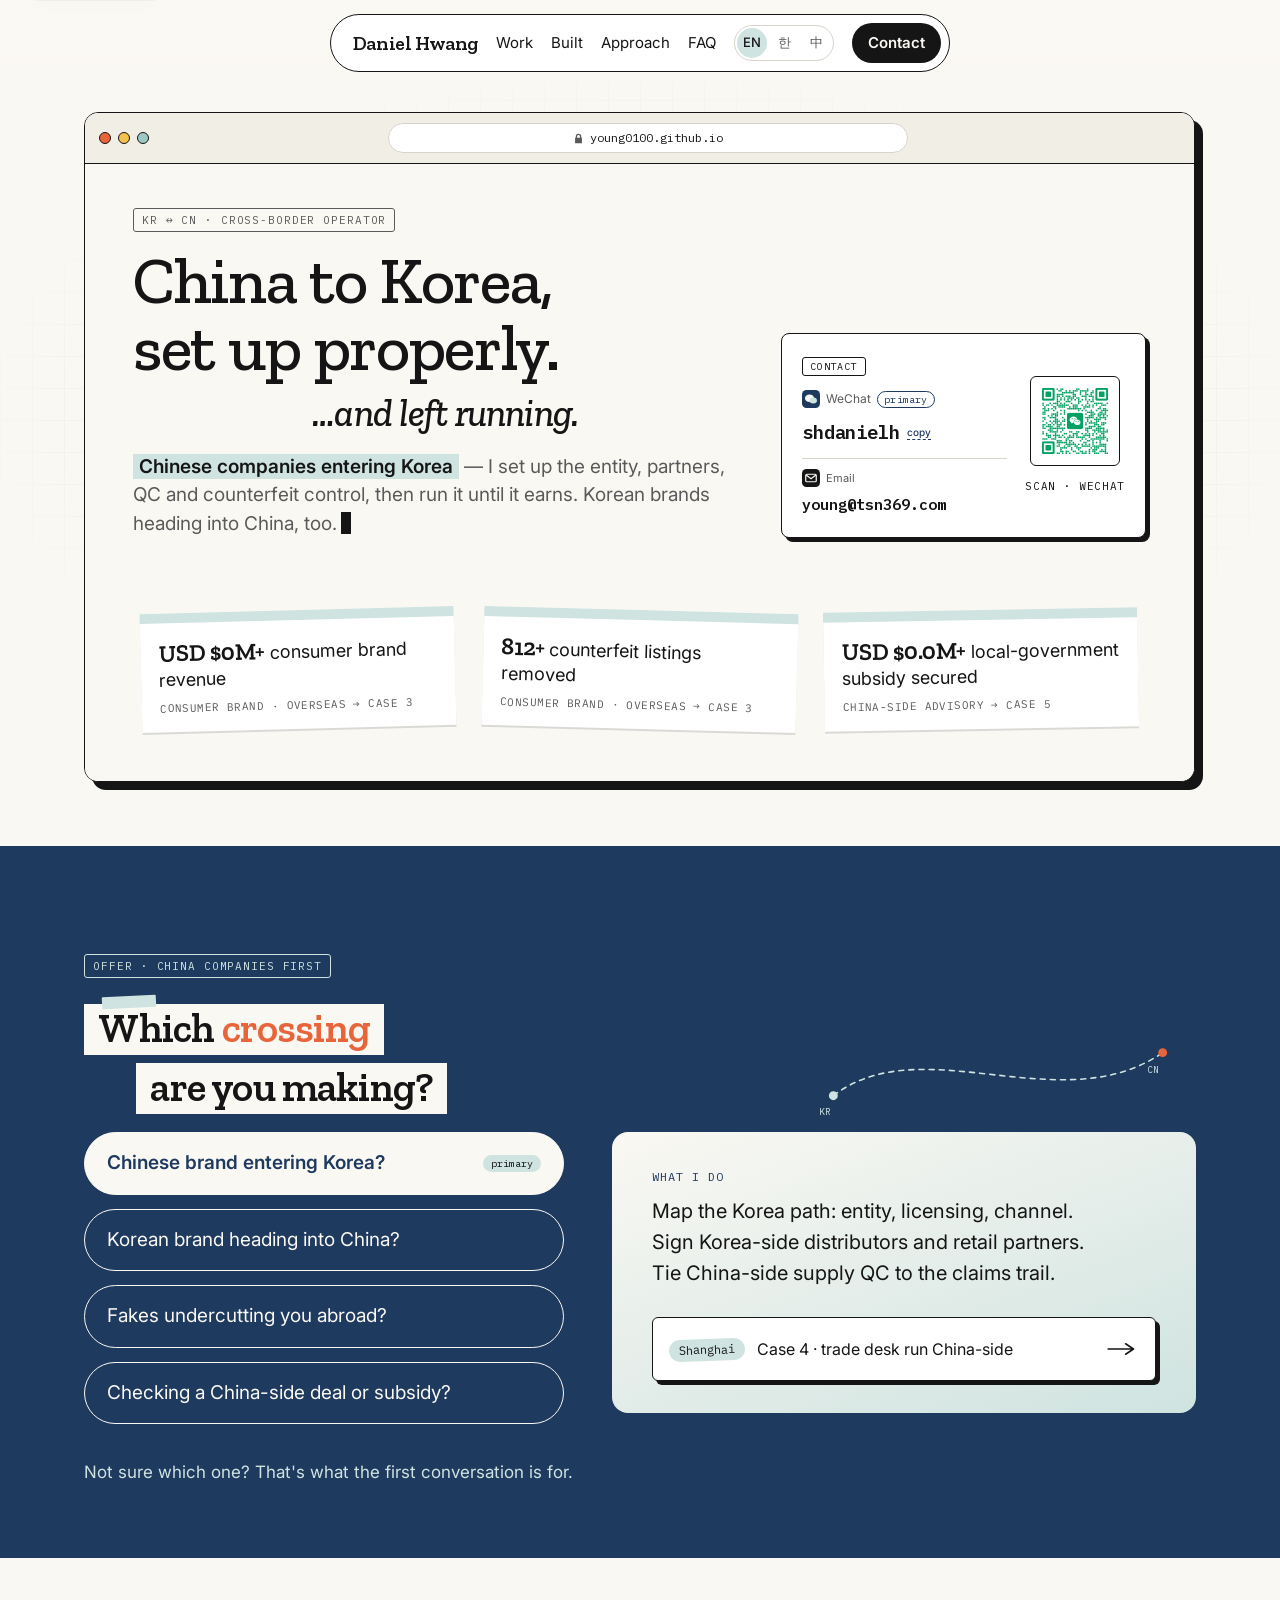
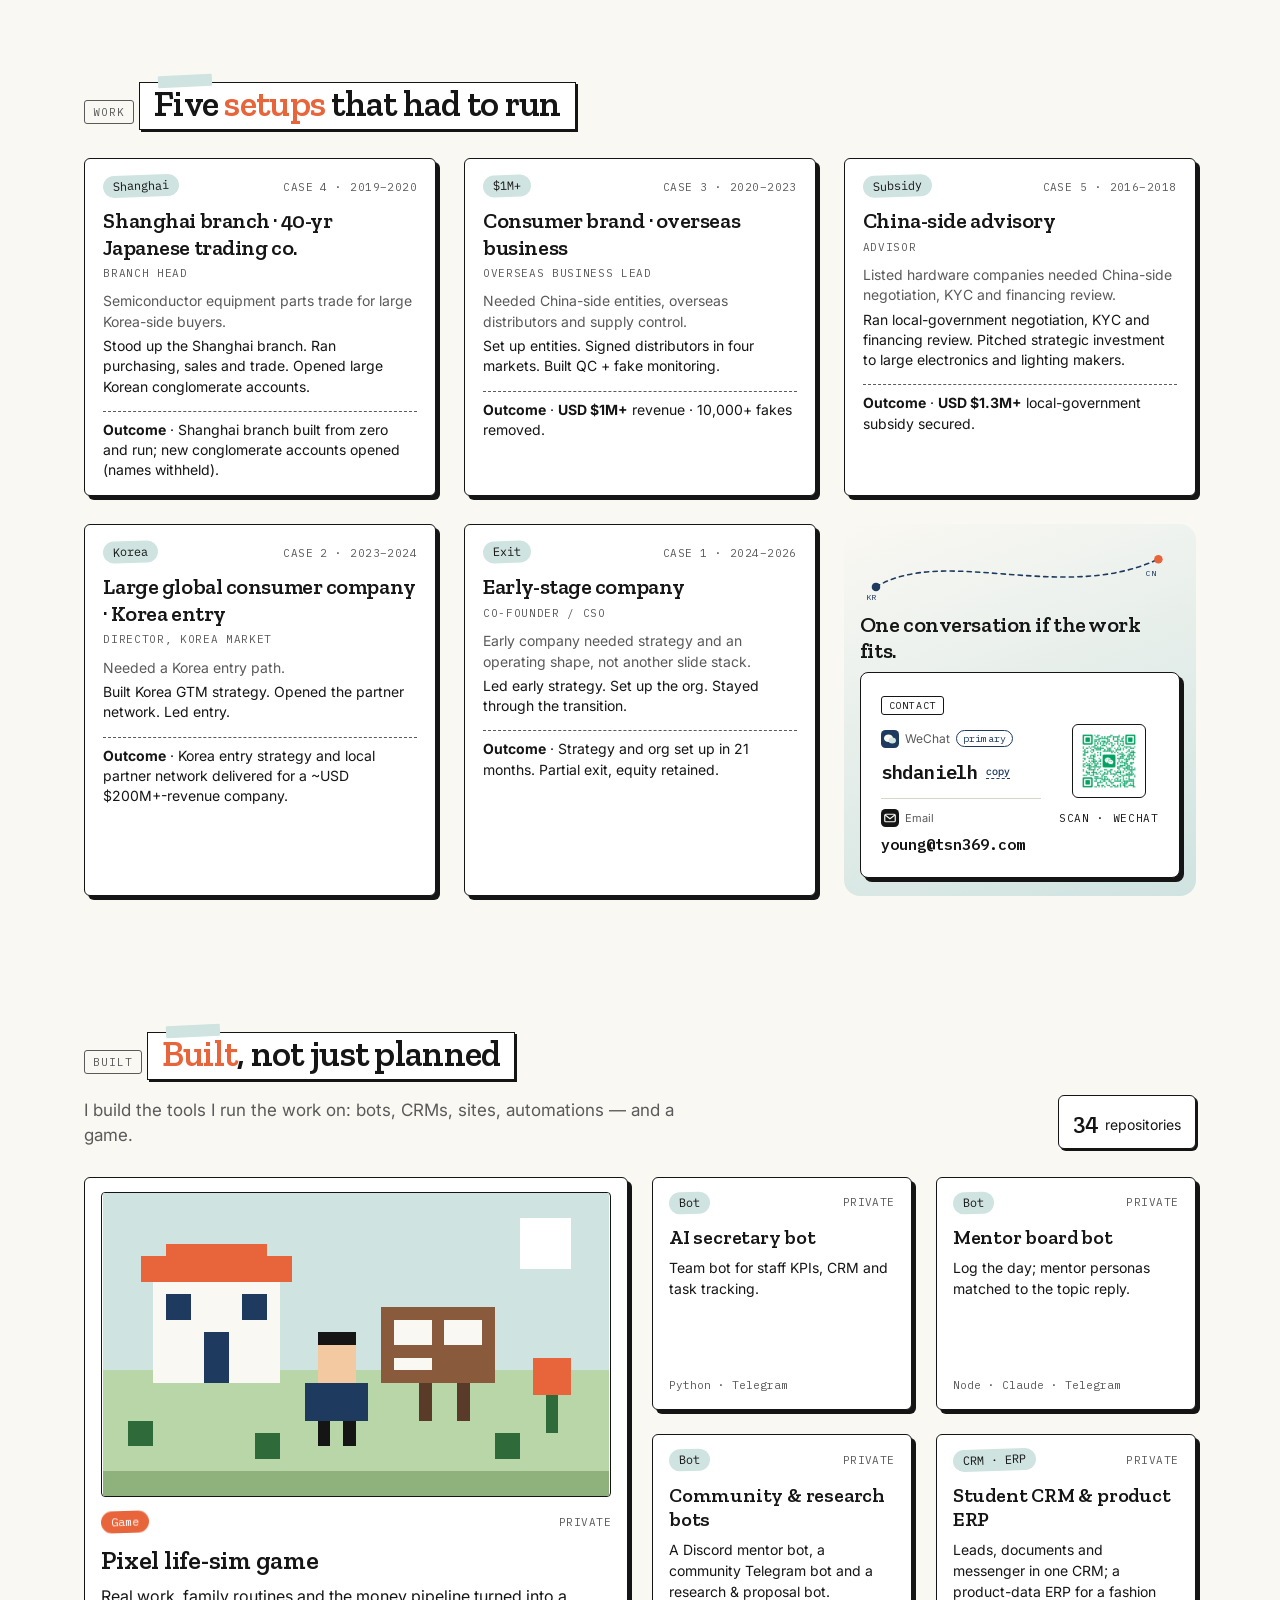
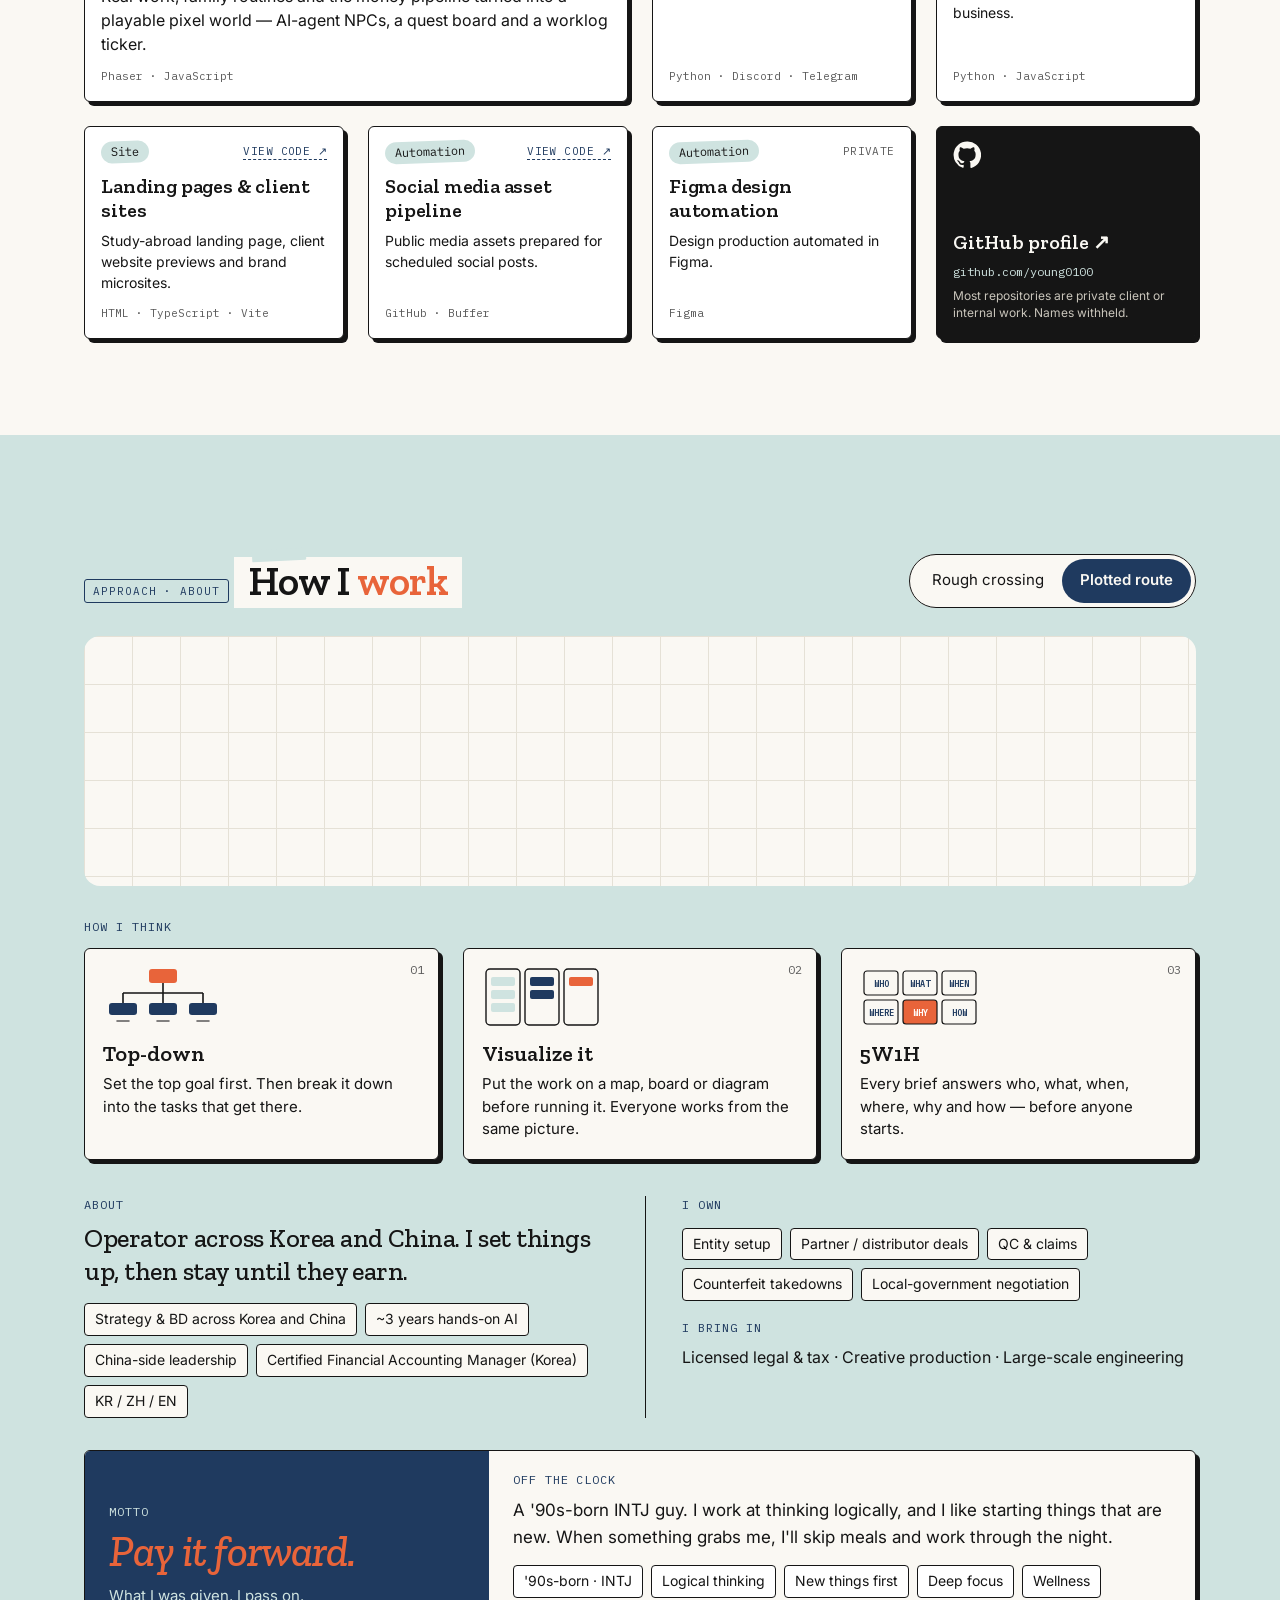
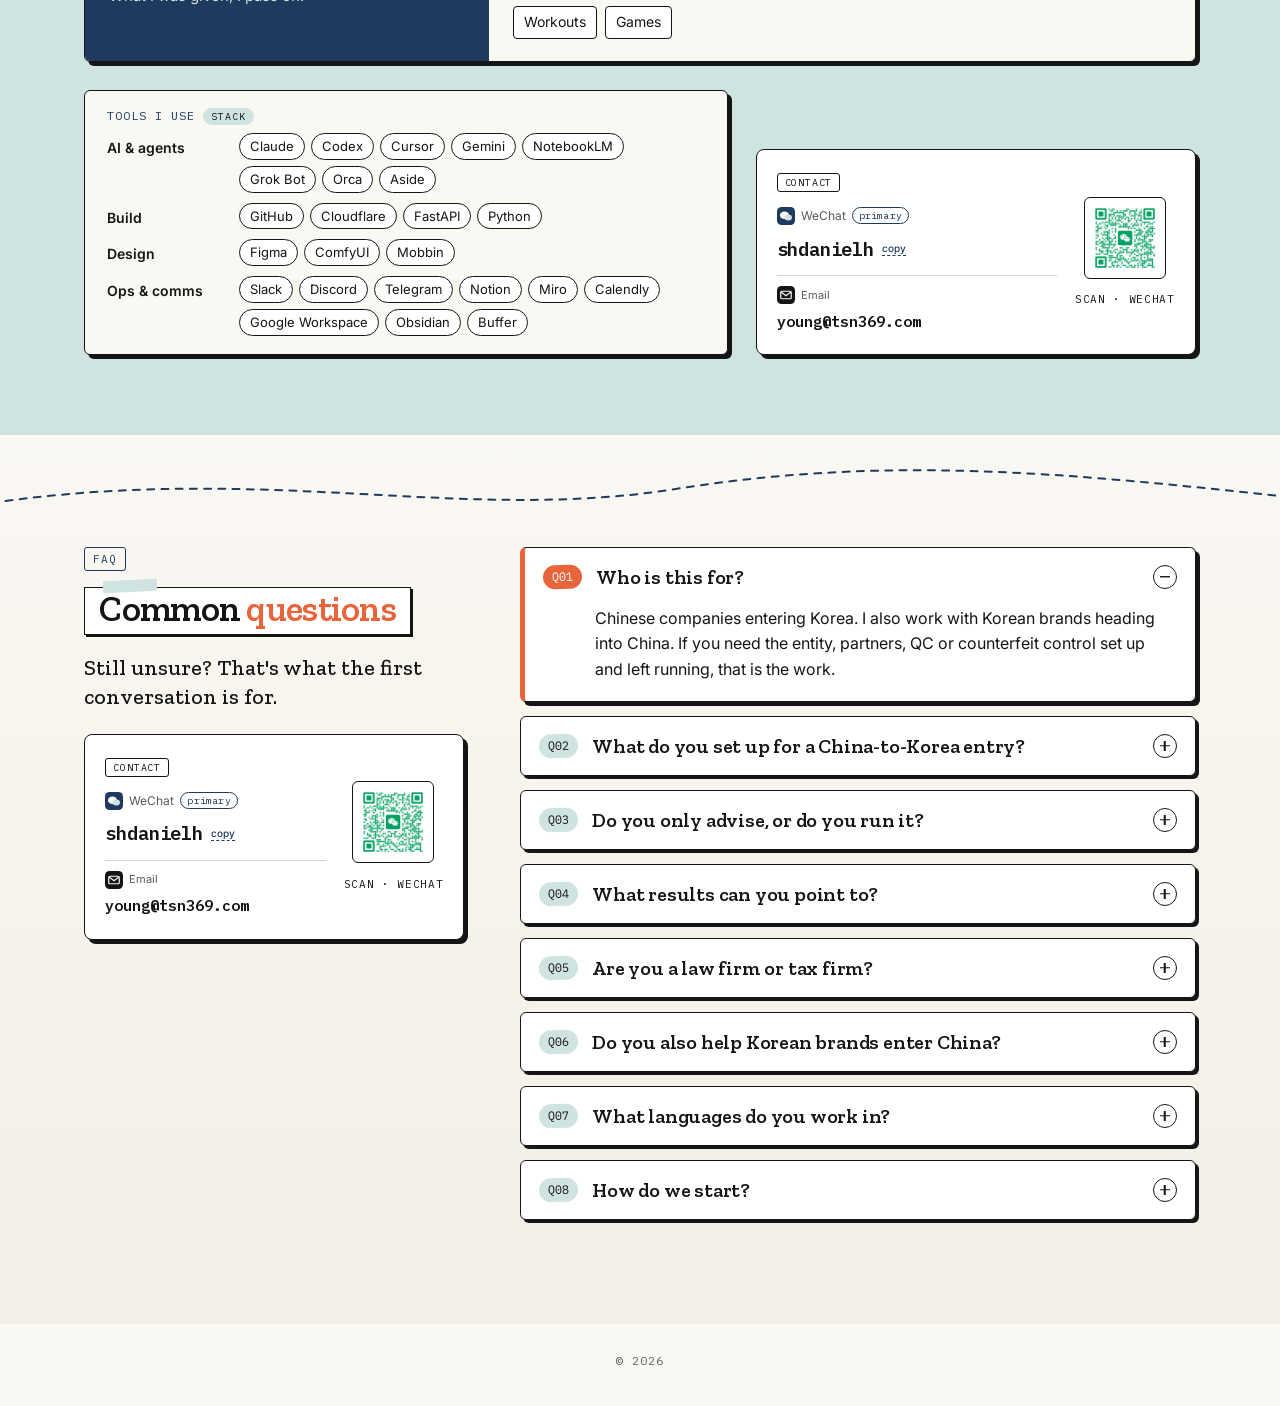
==== commit 6f002599: "mirror: site build 2026-11-02" ====
--- a/index.html
+++ b/index.html
@@ -1 +1 @@
-<!DOCTYPE html><html lang="en"> <head><meta charset="utf-8"><meta name="viewport" content="width=device-width, initial-scale=1"><meta http-equiv="Content-Security-Policy" content="default-src 'self'; script-src 'self'; style-src 'self'; img-src 'self'; font-src 'self'; connect-src 'none'; object-src 'none'; base-uri 'self'; form-action 'none'; upgrade-insecure-requests"><meta name="referrer" content="no-referrer"><title>Daniel Hwang — China to Korea, set up properly.</title><meta name="description" content="Cross-border operator. I set up entities, partners, QC and counterfeit control for companies moving between China and Korea — run them until they earn."><meta name="robots" content="index, follow"><meta name="theme-color" content="#FAF8F3"><link rel="canonical" href="https://young0100.github.io/"><link rel="alternate" hreflang="en" href="https://young0100.github.io/"><link rel="alternate" hreflang="ko" href="https://young0100.github.io/ko/"><link rel="alternate" hreflang="zh-Hans" href="https://young0100.github.io/zh/"><link rel="alternate" hreflang="x-default" href="https://young0100.github.io/"><link rel="icon" href="/favicon.svg" type="image/svg+xml"><link rel="preload" href="/fonts/zilla-slab-500.woff2" as="font" type="font/woff2" crossorigin><link rel="preload" href="/fonts/inter-latin.woff2" as="font" type="font/woff2" crossorigin><meta property="og:title" content="Daniel Hwang — China to Korea, set up properly."><meta property="og:description" content="Cross-border operator. I set up entities, partners, QC and counterfeit control for companies moving between China and Korea — run them until they earn."><meta property="og:type" content="website"><meta property="og:locale" content="en_US"><meta property="og:url" content="https://young0100.github.io/"><meta property="og:image" content="https://young0100.github.io/og/og-en.png"><meta property="og:image:width" content="1200"><meta property="og:image:height" content="630"><meta name="twitter:card" content="summary_large_image"><meta name="twitter:title" content="Daniel Hwang — China to Korea, set up properly."><meta name="twitter:description" content="Cross-border operator. I set up entities, partners, QC and counterfeit control for companies moving between China and Korea — run them until they earn."><meta name="twitter:image" content="https://young0100.github.io/og/og-en.png"><script type="application/ld+json">{"@context":"https://schema.org","@type":"Person","name":"Daniel Hwang","jobTitle":"Cross-border operator","knowsLanguage":["ko","zh","en"],"url":"https://young0100.github.io/","sameAs":["https://github.com/young0100"]}</script><script type="application/ld+json">{"@context":"https://schema.org","@type":"FAQPage","inLanguage":"en","mainEntity":[{"@type":"Question","name":"Who is this for?","acceptedAnswer":{"@type":"Answer","text":"Chinese companies entering Korea. I also work with Korean brands heading into China. If you need the entity, partners, QC or counterfeit control set up and left running, that is the work."}},{"@type":"Question","name":"What do you set up for a China-to-Korea entry?","acceptedAnswer":{"@type":"Answer","text":"I map the Korea path (entity, licensing, channel), sign Korea-side distributors and retail partners, and tie China-side supply QC to the claims trail. When fakes are undercutting you abroad, I add counterfeit monitoring and takedowns."}},{"@type":"Question","name":"Do you only advise, or do you run it?","acceptedAnswer":{"@type":"Answer","text":"I set it up, then stay until it earns and can run without me. The sequence is map → set up → run and hand over."}},{"@type":"Question","name":"What results can you point to?","acceptedAnswer":{"@type":"Answer","text":"From past work (company names withheld): USD $1M+ consumer-brand overseas revenue; 10,000+ counterfeit listings removed; USD $1.3M+ local-government subsidy secured on China-side advisory; Korea entry strategy and local partner network for a ~USD $200M+-revenue global consumer company."}},{"@type":"Question","name":"Are you a law firm or tax firm?","acceptedAnswer":{"@type":"Answer","text":"No. I own entity setup, partner and distributor deals, QC and claims, counterfeit takedowns, and local-government negotiation. Licensed legal and tax are brought in when the work needs them."}},{"@type":"Question","name":"Do you also help Korean brands enter China?","acceptedAnswer":{"@type":"Answer","text":"Yes. Same operator model on the China side: entities, partners, QC, and counterfeit control, left running."}},{"@type":"Question","name":"What languages do you work in?","acceptedAnswer":{"@type":"Answer","text":"Korean, Chinese, and English."}},{"@type":"Question","name":"How do we start?","acceptedAnswer":{"@type":"Answer","text":"One conversation if the work fits. WeChat ID shdanielh, or email young@tsn369.com."}}]}</script><link rel="stylesheet" href="/_astro/index.BhN0b6w7.css"></head> <body>  <a class="skip" href="#top">Skip to content</a> <div class="nav-wrap"> <input class="nav-toggle" id="nav-toggle" type="checkbox"> <div class="nav-pill"> <a class="wordmark" href="#top">Daniel Hwang</a> <div class="nav-links" id="nav-links"> <a href="#work">Work</a> <a href="#built">Built</a> <a href="#approach">Approach</a> <a href="#faq">FAQ</a> </div> <nav class="lang" aria-label="Language"> <a href="/?lang=en" hreflang="en" lang="en" aria-current="page" title="English"> EN </a><a href="/ko/" hreflang="ko" lang="ko" title="한국어"> 한 </a><a href="/zh/" hreflang="zh-Hans" lang="zh-Hans" title="简体中文"> 中 </a> </nav> <a class="nav-cta" href="#contact">Contact</a> <label class="burger" for="nav-toggle"> <span class="sr">Open menu</span> <span></span> <span></span> <span></span> </label> </div> </div> <main> <section class="hero" id="top"> <div class="wrap"> <div class="bw"> <div class="bw-bar" aria-hidden="true"> <span class="bw-dots"><i></i><i></i><i></i></span> <span class="bw-url"> <svg viewBox="0 0 16 16" width="11" height="11"><path d="M4 7V5a4 4 0 0 1 8 0v2h1v8H3V7h1Zm2 0h4V5a2 2 0 1 0-4 0v2Z" fill="currentColor"></path></svg> <b>young0100.github.io</b> </span> </div> <div class="bw-body hero-grid"> <div class="hero-copy"> <p class="otag tag-muted"> KR ↔ CN<span class="tag-rest"> · Cross-border operator</span> </p> <h1>China to Korea,<br>set up properly.</h1> <p class="tail">…and left running.</p> <p class="lede"> <strong class="mark">Chinese companies entering Korea</strong> — I set up the entity, partners, QC and counterfeit control, then run it until it earns. Korean brands heading into China, too.<span class="caret" aria-hidden="true"></span> </p> </div> <div class="hero-contact"> <article class="contact-card qr-hero" id="contact" aria-label="Contact"> <div class="contact-main"> <p class="otag contact-tag">Contact</p> <div class="ch"> <p class="ch-label"> <svg class="ico" viewBox="0 0 24 24" width="18" height="18" aria-hidden="true"> <rect width="24" height="24" rx="6" fill="#1F3A5F"></rect> <ellipse cx="10" cy="11" rx="6" ry="5" fill="#FAF8F3"></ellipse> <ellipse cx="15" cy="14" rx="5" ry="4" fill="#CFE3E0"></ellipse> </svg> WeChat <span class="badge">primary</span> </p> <button class="wx-copy" type="button" data-copy="shdanielh"> <span class="wx-id">shdanielh</span> <span class="copy-word">copy</span> <span class="sr">WeChat ID</span> </button> </div> <div class="ch email-ch"> <p class="ch-label"> <svg class="ico" viewBox="0 0 24 24" width="18" height="18" aria-hidden="true"> <rect width="24" height="24" rx="6" fill="#151515"></rect> <rect x="5" y="7" width="14" height="10" rx="1.5" fill="none" stroke="#FAF8F3" stroke-width="1.6"></rect> <path d="M5.5 8 L12 13 L18.5 8" fill="none" stroke="#FAF8F3" stroke-width="1.6"></path> </svg> Email </p> <a class="email" href="mailto:young@tsn369.com">young@tsn369.com</a> </div> </div> <div class="qr-block"> <div class="qr-frame"> <picture> <source srcset="/contact/wechat-qr-shdanielh.webp" type="image/webp"> <img src="/contact/wechat-qr-shdanielh.jpg" width="640" height="640" alt="WeChat QR code for shdanielh"> </picture> </div> <p class="qr-cap">Scan · WeChat</p> </div> </article> </div> <ul class="chips"> <li> <a class="chip" href="#case-3"> <p class="chip-lead"><span>USD $1M+</span> consumer brand revenue</p> <p class="chip-meta">Consumer brand · overseas → Case 3</p> </a> </li><li> <a class="chip" href="#case-3"> <p class="chip-lead"><span>10,000+</span> counterfeit listings removed</p> <p class="chip-meta">Consumer brand · overseas → Case 3</p> </a> </li><li> <a class="chip" href="#case-5"> <p class="chip-lead"><span>USD $1.3M+</span> local-government subsidy secured</p> <p class="chip-meta">China-side advisory → Case 5</p> </a> </li> </ul> </div> </div> </div> </section> <section class="offer" id="offer"> <div class="wrap offer-grid"> <p class="otag offer-tag"> Offer · China<span class="tag-rest"> companies first</span> </p> <h2 class="offer-title"> <span class="tab">Which <span class="sig">crossing</span></span> <span class="tab tab-indent">are you making?</span> </h2> <svg class="route route-offer" viewBox="0 0 600 160" fill="none" aria-hidden="true"> <path d="M40 118 C 180 10, 400 160, 560 50" stroke="currentColor" stroke-width="2.5" stroke-dasharray="8 8" stroke-linecap="round"></path> <circle cx="40" cy="118" r="7" fill="currentColor"></circle> <circle cx="560" cy="50" r="7" class="dot-cn"></circle> <text x="18" y="148">KR</text> <text x="536" y="82">CN</text> </svg> <div class="pills"> <a class="qpill is-primary" href="#offer-panel"> <span>Chinese brand entering Korea?</span> <span class="sticker sticker-flat">primary</span> </a><a class="qpill" href="#case-4">Korean brand heading into China?</a><a class="qpill" href="#case-3">Fakes undercutting you abroad?</a><a class="qpill" href="#case-5">Checking a China-side deal or subsidy?</a> </div> <div class="sheet" id="offer-panel"> <p class="kicker">What I do</p> <p class="sheet-copy"> Map the Korea path: entity, licensing, channel.<br>Sign Korea-side distributors and retail partners.<br>Tie China-side supply QC to the claims trail.<br> </p> <a class="case-jump" href="#case-4"> <span class="sticker">Shanghai</span> <span class="case-jump-label">Case 4 · trade desk run China-side</span> <svg class="arrow" viewBox="0 0 36 16" width="32" height="14" aria-hidden="true"> <path d="M1 8 H28 M21 2 L30 8 L21 14" fill="none" stroke="currentColor" stroke-width="1.8" stroke-linecap="round" stroke-linejoin="round"></path> </svg> </a> </div> <p class="offer-foot">Not sure which one? That&#39;s what the first conversation is for.</p> </div> </section> <section class="work" id="work"> <div class="wrap"> <p class="otag tag-muted">Work</p> <h2 class="tab tab-frame work-title"> Five <span class="sig">setups</span><span class="title-rest"> that had to run</span> </h2> <div class="case-grid"> <article class="case" id="case-4"> <header class="case-top"> <span class="sticker">Shanghai</span> <p class="case-meta"> Case 4 · 2019–2020 </p> </header> <h3>Shanghai branch · 40-yr Japanese trading co.</h3> <p class="role">Branch head</p> <p class="problem">Semiconductor equipment parts trade for large Korea-side buyers.</p> <p class="did">Stood up the Shanghai branch. Ran purchasing, sales and trade. Opened large Korean conglomerate accounts.</p> <p class="outcome"> <b>Outcome</b> ·  Shanghai branch built from zero and run; new conglomerate accounts opened (names withheld). </p> </article><article class="case" id="case-3"> <header class="case-top"> <span class="sticker">$1M+</span> <p class="case-meta"> Case 3 · 2020–2023 </p> </header> <h3>Consumer brand · overseas business</h3> <p class="role">Overseas business lead</p> <p class="problem">Needed China-side entities, overseas distributors and supply control.</p> <p class="did">Set up entities. Signed distributors in four markets. Built QC + fake monitoring.</p> <p class="outcome"> <b>Outcome</b> · <strong>USD $1M+</strong> revenue · 10,000+ fakes removed. </p> </article><article class="case" id="case-5"> <header class="case-top"> <span class="sticker">Subsidy</span> <p class="case-meta"> Case 5 · 2016–2018 </p> </header> <h3>China-side advisory</h3> <p class="role">Advisor</p> <p class="problem">Listed hardware companies needed China-side negotiation, KYC and financing review.</p> <p class="did">Ran local-government negotiation, KYC and financing review. Pitched strategic investment to large electronics and lighting makers.</p> <p class="outcome"> <b>Outcome</b> · <strong>USD $1.3M+</strong> local-government subsidy secured. </p> </article><article class="case" id="case-2"> <header class="case-top"> <span class="sticker">Korea</span> <p class="case-meta"> Case 2 · 2023–2024 </p> </header> <h3>Large global consumer company · Korea entry</h3> <p class="role">Director, Korea market</p> <p class="problem">Needed a Korea entry path.</p> <p class="did">Built Korea GTM strategy. Opened the partner network. Led entry.</p> <p class="outcome"> <b>Outcome</b> ·  Korea entry strategy and local partner network delivered for a ~USD $200M+-revenue company. </p> </article><article class="case" id="case-1"> <header class="case-top"> <span class="sticker">Exit</span> <p class="case-meta"> Case 1 · 2024–2026 </p> </header> <h3>Early-stage company</h3> <p class="role">Co-founder / CSO</p> <p class="problem">Early company needed strategy and an operating shape, not another slide stack.</p> <p class="did">Led early strategy. Set up the org. Stayed through the transition.</p> <p class="outcome"> <b>Outcome</b> ·  Strategy and org set up in 21 months. Partial exit, equity retained. </p> </article> <aside class="cta-tile"> <svg class="route route-tile" viewBox="0 0 600 120" fill="none" aria-hidden="true"> <path d="M30 88 C 160 10, 380 120, 560 36" stroke="currentColor" stroke-width="3" stroke-dasharray="8 8" stroke-linecap="round"></path> <circle cx="30" cy="88" r="8" fill="currentColor"></circle> <circle cx="560" cy="36" r="8" class="dot-cn"></circle> <text x="12" y="112">KR</text> <text x="536" y="68">CN</text> </svg> <p class="cta-line">One conversation if the work fits.</p> <article class="contact-card qr-tile" aria-label="Contact"> <div class="contact-main"> <p class="otag contact-tag">Contact</p> <div class="ch"> <p class="ch-label"> <svg class="ico" viewBox="0 0 24 24" width="18" height="18" aria-hidden="true"> <rect width="24" height="24" rx="6" fill="#1F3A5F"></rect> <ellipse cx="10" cy="11" rx="6" ry="5" fill="#FAF8F3"></ellipse> <ellipse cx="15" cy="14" rx="5" ry="4" fill="#CFE3E0"></ellipse> </svg> WeChat <span class="badge">primary</span> </p> <button class="wx-copy" type="button" data-copy="shdanielh"> <span class="wx-id">shdanielh</span> <span class="copy-word">copy</span> <span class="sr">WeChat ID</span> </button> </div> <div class="ch email-ch"> <p class="ch-label"> <svg class="ico" viewBox="0 0 24 24" width="18" height="18" aria-hidden="true"> <rect width="24" height="24" rx="6" fill="#151515"></rect> <rect x="5" y="7" width="14" height="10" rx="1.5" fill="none" stroke="#FAF8F3" stroke-width="1.6"></rect> <path d="M5.5 8 L12 13 L18.5 8" fill="none" stroke="#FAF8F3" stroke-width="1.6"></path> </svg> Email </p> <a class="email" href="mailto:young@tsn369.com">young@tsn369.com</a> </div> </div> <div class="qr-block"> <div class="qr-frame"> <picture> <source srcset="/contact/wechat-qr-shdanielh.webp" type="image/webp"> <img src="/contact/wechat-qr-shdanielh.jpg" width="640" height="640" alt="WeChat QR code for shdanielh" loading="lazy"> </picture> </div> <p class="qr-cap">Scan · WeChat</p> </div> </article> </aside> </div> </div> </section> <section class="built" id="built"> <div class="wrap"> <div class="built-head"> <div> <p class="otag tag-muted">Built</p> <h2 class="tab tab-frame built-title"><span class="sig">Built</span>, not just planned</h2> <p class="built-lede">I build the tools I run the work on: bots, CRMs, sites, automations — and a game.</p> </div> <ul class="built-stats"> <li><strong>34</strong> repositories</li> </ul> </div> <div class="proj-grid"> <article class="proj proj-game proj-feature"> <svg class="proj-art" viewBox="0 0 40 24" shape-rendering="crispEdges" aria-hidden="true"> <rect x="0" y="0" width="40" height="14" fill="#CFE3E0"></rect><rect x="0" y="14" width="40" height="8" fill="#B9D6A8"></rect><rect x="0" y="22" width="40" height="2" fill="#8FB27C"></rect><rect x="4" y="7" width="10" height="8" fill="#FAF8F3"></rect><rect x="3" y="5" width="12" height="2" fill="#E8643A"></rect><rect x="5" y="4" width="8" height="1" fill="#E8643A"></rect><rect x="8" y="11" width="2" height="4" fill="#1F3A5F"></rect><rect x="5" y="8" width="2" height="2" fill="#1F3A5F"></rect><rect x="11" y="8" width="2" height="2" fill="#1F3A5F"></rect><rect x="22" y="9" width="9" height="6" fill="#8A5A3C"></rect><rect x="23" y="10" width="3" height="2" fill="#FAF8F3"></rect><rect x="27" y="10" width="3" height="2" fill="#FAF8F3"></rect><rect x="23" y="13" width="3" height="1" fill="#FAF8F3"></rect><rect x="25" y="15" width="1" height="3" fill="#5A3A28"></rect><rect x="28" y="15" width="1" height="3" fill="#5A3A28"></rect><rect x="34" y="13" width="3" height="3" fill="#E8643A"></rect><rect x="35" y="16" width="1" height="3" fill="#2F6B3A"></rect><rect x="33" y="2" width="4" height="4" fill="#FFFFFF"></rect><rect x="2" y="18" width="2" height="2" fill="#2F6B3A"></rect><rect x="12" y="19" width="2" height="2" fill="#2F6B3A"></rect><rect x="31" y="19" width="2" height="2" fill="#2F6B3A"></rect> <g class="px-walker"> <rect x="17" y="12" width="3" height="3" fill="#F2C9A0"></rect><rect x="17" y="11" width="3" height="1" fill="#151515"></rect><rect x="16" y="15" width="5" height="3" fill="#1F3A5F"></rect><rect x="17" y="18" width="1" height="2" fill="#151515"></rect><rect x="19" y="18" width="1" height="2" fill="#151515"></rect> </g> </svg> <header class="proj-top"> <span class="sticker">Game</span> <span class="proj-private">private</span> </header> <h3>Pixel life-sim game</h3> <p class="proj-line">Real work, family routines and the money pipeline turned into a playable pixel world — AI-agent NPCs, a quest board and a worklog ticker.</p> <p class="proj-stack">Phaser · JavaScript</p> </article><article class="proj proj-bot">  <header class="proj-top"> <span class="sticker">Bot</span> <span class="proj-private">private</span> </header> <h3>AI secretary bot</h3> <p class="proj-line">Team bot for staff KPIs, CRM and task tracking.</p> <p class="proj-stack">Python · Telegram</p> </article><article class="proj proj-bot">  <header class="proj-top"> <span class="sticker">Bot</span> <span class="proj-private">private</span> </header> <h3>Mentor board bot</h3> <p class="proj-line">Log the day; mentor personas matched to the topic reply.</p> <p class="proj-stack">Node · Claude · Telegram</p> </article><article class="proj proj-bot">  <header class="proj-top"> <span class="sticker">Bot</span> <span class="proj-private">private</span> </header> <h3>Community &amp; research bots</h3> <p class="proj-line">A Discord mentor bot, a community Telegram bot and a research &amp; proposal bot.</p> <p class="proj-stack">Python · Discord · Telegram</p> </article><article class="proj proj-crm">  <header class="proj-top"> <span class="sticker">CRM · ERP</span> <span class="proj-private">private</span> </header> <h3>Student CRM &amp; product ERP</h3> <p class="proj-line">Leads, documents and messenger in one CRM; a product-data ERP for a fashion business.</p> <p class="proj-stack">Python · JavaScript</p> </article><article class="proj proj-site">  <header class="proj-top"> <span class="sticker">Site</span> <a class="proj-link" href="https://github.com/young0100/mingalar-edu" rel="noopener" target="_blank">View code ↗</a> </header> <h3>Landing pages &amp; client sites</h3> <p class="proj-line">Study-abroad landing page, client website previews and brand microsites.</p> <p class="proj-stack">HTML · TypeScript · Vite</p> </article><article class="proj proj-auto">  <header class="proj-top"> <span class="sticker">Automation</span> <a class="proj-link" href="https://github.com/young0100/otk-media" rel="noopener" target="_blank">View code ↗</a> </header> <h3>Social media asset pipeline</h3> <p class="proj-line">Public media assets prepared for scheduled social posts.</p> <p class="proj-stack">GitHub · Buffer</p> </article><article class="proj proj-auto">  <header class="proj-top"> <span class="sticker">Automation</span> <span class="proj-private">private</span> </header> <h3>Figma design automation</h3> <p class="proj-line">Design production automated in Figma.</p> <p class="proj-stack">Figma</p> </article> <a class="proj proj-profile" href="https://github.com/young0100" rel="noopener" target="_blank"> <svg viewBox="0 0 24 24" width="28" height="28" aria-hidden="true"> <path fill="currentColor" d="M12 .5a11.5 11.5 0 0 0-3.64 22.41c.58.1.79-.25.79-.56v-2c-3.2.7-3.88-1.37-3.88-1.37-.53-1.33-1.28-1.69-1.28-1.69-1.05-.71.08-.7.08-.7 1.16.08 1.77 1.19 1.77 1.19 1.03 1.77 2.7 1.26 3.36.96.1-.75.4-1.26.73-1.55-2.55-.29-5.24-1.28-5.24-5.68 0-1.26.45-2.28 1.19-3.09-.12-.29-.52-1.46.11-3.05 0 0 .97-.31 3.17 1.18a11 11 0 0 1 5.77 0c2.2-1.49 3.17-1.18 3.17-1.18.63 1.59.23 2.76.11 3.05.74.81 1.19 1.83 1.19 3.09 0 4.41-2.69 5.38-5.26 5.67.41.36.78 1.06.78 2.14v3.17c0 .31.21.67.8.56A11.5 11.5 0 0 0 12 .5Z"></path> </svg> <span class="proj-profile-label">GitHub profile ↗</span> <span class="proj-profile-handle">github.com/young0100</span> <span class="proj-note">Most repositories are private client or internal work. Names withheld.</span> </a> </div> </div> </section> <section class="approach" id="approach"> <div class="wrap"> <div class="approach-head"> <div> <p class="otag approach-tag">Approach · About</p> <h2 class="tab">How I <span class="sig">work</span></h2> </div> <fieldset class="seg"> <legend class="sr">Route</legend> <input type="radio" name="route" id="route-rough" value="rough"> <label for="route-rough">Rough crossing</label> <input type="radio" name="route" id="route-plotted" value="plotted" checked> <label for="route-plotted">Plotted route</label> </fieldset> </div> <p id="route-status" class="sr">Plotted route</p> <div class="map" id="route-map"> <svg class="route-plotted" viewBox="0 0 1248 230" fill="none" aria-hidden="true"> <path d="M120 160 C 300 60, 420 200, 620 120 S 940 40, 1120 100" stroke="#1F3A5F" stroke-width="3" stroke-dasharray="10 8" stroke-linecap="round"></path> <circle cx="120" cy="160" r="12" fill="#1F3A5F"></circle> <circle cx="620" cy="120" r="12" fill="#1F3A5F"></circle> <circle cx="1120" cy="100" r="12" fill="#E8643A"></circle> </svg> <svg class="route-rough" viewBox="0 0 1248 230" fill="none" aria-hidden="true"> <path d="M120 160 C 40 40, 280 230, 300 90 S 250 20, 460 170 S 520 40, 620 120 S 700 230, 860 60 S 980 10, 1120 100" stroke="#1F3A5F" stroke-width="3" stroke-dasharray="4 7" stroke-linecap="round"></path> <circle cx="120" cy="160" r="12" fill="#1F3A5F"></circle> <circle cx="620" cy="120" r="12" fill="#1F3A5F"></circle> <circle cx="1120" cy="100" r="12" fill="#E8643A"></circle> </svg> <ol class="steps"> <li><b>1 · Map</b> <span>market, rules, counterparts</span></li><li><b>2 · Set up</b> <span>entity, partners, QC</span></li><li><b>3 · Run &amp; hand over</b> <span>until it runs without me</span></li> </ol> </div> <div class="think"> <p class="kicker think-kicker">How I think</p> <ol class="think-grid"> <li class="think-card"> <span class="think-n">01</span> <svg class="think-ico" viewBox="0 0 120 64" fill="none" aria-hidden="true"> <rect x="46" y="4" width="28" height="14" rx="3" fill="#E8643A"></rect> <path d="M60 18 V28 M20 28 H100 M20 28 V38 M60 28 V38 M100 28 V38" stroke="#151515" stroke-width="1.6"></path> <rect x="6" y="38" width="28" height="12" rx="3" fill="#1F3A5F"></rect> <rect x="46" y="38" width="28" height="12" rx="3" fill="#1F3A5F"></rect> <rect x="86" y="38" width="28" height="12" rx="3" fill="#1F3A5F"></rect> <path d="M14 56 H26 M54 56 H66 M94 56 H106" stroke="#5A5A5A" stroke-width="1.6" stroke-linecap="round"></path> </svg> <h3>Top-down</h3> <p>Set the top goal first. Then break it down into the tasks that get there.</p> </li> <li class="think-card"> <span class="think-n">02</span> <svg class="think-ico" viewBox="0 0 120 64" fill="none" aria-hidden="true"> <rect x="4" y="4" width="34" height="56" rx="4" stroke="#151515" stroke-width="1.4"></rect> <rect x="43" y="4" width="34" height="56" rx="4" stroke="#151515" stroke-width="1.4"></rect> <rect x="82" y="4" width="34" height="56" rx="4" stroke="#151515" stroke-width="1.4"></rect> <rect x="9" y="12" width="24" height="9" rx="2" fill="#CFE3E0"></rect> <rect x="9" y="25" width="24" height="9" rx="2" fill="#CFE3E0"></rect> <rect x="9" y="38" width="24" height="9" rx="2" fill="#CFE3E0"></rect> <rect x="48" y="12" width="24" height="9" rx="2" fill="#1F3A5F"></rect> <rect x="48" y="25" width="24" height="9" rx="2" fill="#1F3A5F"></rect> <rect x="87" y="12" width="24" height="9" rx="2" fill="#E8643A"></rect> </svg> <h3>Visualize it</h3> <p>Put the work on a map, board or diagram before running it. Everyone works from the same picture.</p> </li> <li class="think-card"> <span class="think-n">03</span> <svg class="think-ico" viewBox="0 0 120 64" fill="none" aria-hidden="true"> <g> <rect x="4" y="6" width="34" height="24" rx="3" fill="#FAF8F3" stroke="#151515" stroke-width="1.2"></rect> <text x="21" y="22" text-anchor="middle" font-size="8.5" font-family="IBM Plex Mono, monospace" font-weight="600" fill="#1F3A5F">WHO</text> </g><g> <rect x="43" y="6" width="34" height="24" rx="3" fill="#FAF8F3" stroke="#151515" stroke-width="1.2"></rect> <text x="60" y="22" text-anchor="middle" font-size="8.5" font-family="IBM Plex Mono, monospace" font-weight="600" fill="#1F3A5F">WHAT</text> </g><g> <rect x="82" y="6" width="34" height="24" rx="3" fill="#FAF8F3" stroke="#151515" stroke-width="1.2"></rect> <text x="99" y="22" text-anchor="middle" font-size="8.5" font-family="IBM Plex Mono, monospace" font-weight="600" fill="#1F3A5F">WHEN</text> </g><g> <rect x="4" y="35" width="34" height="24" rx="3" fill="#FAF8F3" stroke="#151515" stroke-width="1.2"></rect> <text x="21" y="51" text-anchor="middle" font-size="8.5" font-family="IBM Plex Mono, monospace" font-weight="600" fill="#1F3A5F">WHERE</text> </g><g> <rect x="43" y="35" width="34" height="24" rx="3" fill="#E8643A" stroke="#151515" stroke-width="1.2"></rect> <text x="60" y="51" text-anchor="middle" font-size="8.5" font-family="IBM Plex Mono, monospace" font-weight="600" fill="#FFFFFF">WHY</text> </g><g> <rect x="82" y="35" width="34" height="24" rx="3" fill="#FAF8F3" stroke="#151515" stroke-width="1.2"></rect> <text x="99" y="51" text-anchor="middle" font-size="8.5" font-family="IBM Plex Mono, monospace" font-weight="600" fill="#1F3A5F">HOW</text> </g> </svg> <h3>5W1H</h3> <p>Every brief answers who, what, when, where, why and how — before anyone starts.</p> </li> </ol> </div> <div class="about-grid"> <div id="about"> <p class="kicker">About</p> <p class="about-line">Operator across Korea and China. I set things up, then stay until they earn.</p> <ul class="tags"> <li>Strategy &amp; BD across Korea and China</li><li>~3 years hands-on AI</li><li>China-side leadership</li><li>Certified Financial Accounting Manager (Korea)</li><li>KR / ZH / EN</li> </ul> </div> <div class="own"> <p class="kicker">I own</p> <ul class="tags"> <li>Entity setup</li><li>Partner / distributor deals</li><li>QC &amp; claims</li><li>Counterfeit takedowns</li><li>Local-government negotiation</li> </ul> <p class="kicker bring">I bring in</p> <p class="bring-line">Licensed legal &amp; tax · Creative production · Large-scale engineering</p> </div> </div> <div class="personal"> <div class="motto"> <p class="kicker">Motto</p> <p class="motto-line">Pay it forward.</p> <p class="motto-sub">What I was given, I pass on.</p> </div> <div class="personal-body"> <p class="kicker">Off the clock</p> <p class="personal-line">A &#39;90s-born INTJ guy. I work at thinking logically, and I like starting things that are new. When something grabs me, I&#39;ll skip meals and work through the night.</p> <ul class="tags personal-tags"> <li>&#39;90s-born · INTJ</li><li>Logical thinking</li><li>New things first</li><li>Deep focus</li><li>Wellness</li><li>Workouts</li><li>Games</li> </ul> </div> </div> <div class="approach-bottom"> <div class="tools"> <p class="kicker">Tools I use <span class="sticker sticker-flat">stack</span></p> <dl class="tool-groups"> <div class="tool-row"> <dt>AI &amp; agents</dt> <dd> <ul class="tool-chips"> <li>Claude</li><li>Codex</li><li>Cursor</li><li>Gemini</li><li>NotebookLM</li><li>Grok Bot</li><li>Orca</li><li>Aside</li> </ul> </dd> </div><div class="tool-row"> <dt>Build</dt> <dd> <ul class="tool-chips"> <li>GitHub</li><li>Cloudflare</li><li>FastAPI</li><li>Python</li> </ul> </dd> </div><div class="tool-row"> <dt>Design</dt> <dd> <ul class="tool-chips"> <li>Figma</li><li>ComfyUI</li><li>Mobbin</li> </ul> </dd> </div><div class="tool-row"> <dt>Ops &amp; comms</dt> <dd> <ul class="tool-chips"> <li>Slack</li><li>Discord</li><li>Telegram</li><li>Notion</li><li>Miro</li><li>Calendly</li><li>Google Workspace</li><li>Obsidian</li><li>Buffer</li> </ul> </dd> </div> </dl> </div> <article class="contact-card qr-approach" aria-label="Contact"> <div class="contact-main"> <p class="otag contact-tag">Contact</p> <div class="ch"> <p class="ch-label"> <svg class="ico" viewBox="0 0 24 24" width="18" height="18" aria-hidden="true"> <rect width="24" height="24" rx="6" fill="#1F3A5F"></rect> <ellipse cx="10" cy="11" rx="6" ry="5" fill="#FAF8F3"></ellipse> <ellipse cx="15" cy="14" rx="5" ry="4" fill="#CFE3E0"></ellipse> </svg> WeChat <span class="badge">primary</span> </p> <button class="wx-copy" type="button" data-copy="shdanielh"> <span class="wx-id">shdanielh</span> <span class="copy-word">copy</span> <span class="sr">WeChat ID</span> </button> </div> <div class="ch email-ch"> <p class="ch-label"> <svg class="ico" viewBox="0 0 24 24" width="18" height="18" aria-hidden="true"> <rect width="24" height="24" rx="6" fill="#151515"></rect> <rect x="5" y="7" width="14" height="10" rx="1.5" fill="none" stroke="#FAF8F3" stroke-width="1.6"></rect> <path d="M5.5 8 L12 13 L18.5 8" fill="none" stroke="#FAF8F3" stroke-width="1.6"></path> </svg> Email </p> <a class="email" href="mailto:young@tsn369.com">young@tsn369.com</a> </div> </div> <div class="qr-block"> <div class="qr-frame"> <picture> <source srcset="/contact/wechat-qr-shdanielh.webp" type="image/webp"> <img src="/contact/wechat-qr-shdanielh.jpg" width="640" height="640" alt="WeChat QR code for shdanielh" loading="lazy"> </picture> </div> <p class="qr-cap">Scan · WeChat</p> </div> </article> </div> </div> </section> <section class="faq" id="faq"> <svg class="faq-route" viewBox="0 0 1440 60" preserveAspectRatio="none" fill="none" aria-hidden="true"> <path d="M-10 40 C 300 0, 520 60, 760 26 S 1200 10, 1450 34" stroke="#1F3A5F" stroke-width="2" stroke-dasharray="8 8" stroke-linecap="round"></path> </svg> <div class="wrap faq-grid"> <div class="faq-intro"> <p class="otag faq-tag">FAQ</p> <h2 class="tab tab-frame faq-title">Common <span class="sig">questions</span></h2> <p class="faq-lead">Still unsure? That&#39;s what the first conversation is for.</p> <article class="contact-card qr-faq" aria-label="Contact"> <div class="contact-main"> <p class="otag contact-tag">Contact</p> <div class="ch"> <p class="ch-label"> <svg class="ico" viewBox="0 0 24 24" width="18" height="18" aria-hidden="true"> <rect width="24" height="24" rx="6" fill="#1F3A5F"></rect> <ellipse cx="10" cy="11" rx="6" ry="5" fill="#FAF8F3"></ellipse> <ellipse cx="15" cy="14" rx="5" ry="4" fill="#CFE3E0"></ellipse> </svg> WeChat <span class="badge">primary</span> </p> <button class="wx-copy" type="button" data-copy="shdanielh"> <span class="wx-id">shdanielh</span> <span class="copy-word">copy</span> <span class="sr">WeChat ID</span> </button> </div> <div class="ch email-ch"> <p class="ch-label"> <svg class="ico" viewBox="0 0 24 24" width="18" height="18" aria-hidden="true"> <rect width="24" height="24" rx="6" fill="#151515"></rect> <rect x="5" y="7" width="14" height="10" rx="1.5" fill="none" stroke="#FAF8F3" stroke-width="1.6"></rect> <path d="M5.5 8 L12 13 L18.5 8" fill="none" stroke="#FAF8F3" stroke-width="1.6"></path> </svg> Email </p> <a class="email" href="mailto:young@tsn369.com">young@tsn369.com</a> </div> </div> <div class="qr-block"> <div class="qr-frame"> <picture> <source srcset="/contact/wechat-qr-shdanielh.webp" type="image/webp"> <img src="/contact/wechat-qr-shdanielh.jpg" width="640" height="640" alt="WeChat QR code for shdanielh" loading="lazy"> </picture> </div> <p class="qr-cap">Scan · WeChat</p> </div> </article> </div> <div class="faq-list"> <details class="faq-item" open> <summary> <span class="faq-n">Q01</span> <h3>Who is this for?</h3> <span class="faq-plus" aria-hidden="true"></span> </summary> <p>Chinese companies entering Korea. I also work with Korean brands heading into China. If you need the entity, partners, QC or counterfeit control set up and left running, that is the work.</p> </details><details class="faq-item"> <summary> <span class="faq-n">Q02</span> <h3>What do you set up for a China-to-Korea entry?</h3> <span class="faq-plus" aria-hidden="true"></span> </summary> <p>I map the Korea path (entity, licensing, channel), sign Korea-side distributors and retail partners, and tie China-side supply QC to the claims trail. When fakes are undercutting you abroad, I add counterfeit monitoring and takedowns.</p> </details><details class="faq-item"> <summary> <span class="faq-n">Q03</span> <h3>Do you only advise, or do you run it?</h3> <span class="faq-plus" aria-hidden="true"></span> </summary> <p>I set it up, then stay until it earns and can run without me. The sequence is map → set up → run and hand over.</p> </details><details class="faq-item"> <summary> <span class="faq-n">Q04</span> <h3>What results can you point to?</h3> <span class="faq-plus" aria-hidden="true"></span> </summary> <p>From past work (company names withheld): USD $1M+ consumer-brand overseas revenue; 10,000+ counterfeit listings removed; USD $1.3M+ local-government subsidy secured on China-side advisory; Korea entry strategy and local partner network for a ~USD $200M+-revenue global consumer company.</p> </details><details class="faq-item"> <summary> <span class="faq-n">Q05</span> <h3>Are you a law firm or tax firm?</h3> <span class="faq-plus" aria-hidden="true"></span> </summary> <p>No. I own entity setup, partner and distributor deals, QC and claims, counterfeit takedowns, and local-government negotiation. Licensed legal and tax are brought in when the work needs them.</p> </details><details class="faq-item"> <summary> <span class="faq-n">Q06</span> <h3>Do you also help Korean brands enter China?</h3> <span class="faq-plus" aria-hidden="true"></span> </summary> <p>Yes. Same operator model on the China side: entities, partners, QC, and counterfeit control, left running.</p> </details><details class="faq-item"> <summary> <span class="faq-n">Q07</span> <h3>What languages do you work in?</h3> <span class="faq-plus" aria-hidden="true"></span> </summary> <p>Korean, Chinese, and English.</p> </details><details class="faq-item"> <summary> <span class="faq-n">Q08</span> <h3>How do we start?</h3> <span class="faq-plus" aria-hidden="true"></span> </summary> <p>One conversation if the work fits. WeChat ID shdanielh, or email young@tsn369.com.</p> </details> </div> </div> </section> </main> <footer class="footer"> <p>© 2026</p> </footer> <div id="toast" class="toast" role="status" aria-live="polite" data-ok="Copied" data-sel="Select and copy" hidden></div>  <script src="/ui.js" defer></script> </body> </html>+<!DOCTYPE html><html lang="en"> <head><meta charset="utf-8"><meta name="viewport" content="width=device-width, initial-scale=1"><meta http-equiv="Content-Security-Policy" content="default-src 'self'; script-src 'self'; style-src 'self'; img-src 'self'; font-src 'self'; connect-src 'none'; object-src 'none'; base-uri 'self'; form-action 'none'; upgrade-insecure-requests"><meta name="referrer" content="no-referrer"><title>Daniel Hwang — China to Korea, set up properly.</title><meta name="description" content="Cross-border operator. I set up entities, partners, QC and counterfeit control for companies moving between China and Korea — run them until they earn."><meta name="robots" content="index, follow"><meta name="theme-color" content="#FAF8F3"><link rel="canonical" href="https://young0100.github.io/"><link rel="alternate" hreflang="en" href="https://young0100.github.io/"><link rel="alternate" hreflang="ko" href="https://young0100.github.io/ko/"><link rel="alternate" hreflang="zh-Hans" href="https://young0100.github.io/zh/"><link rel="alternate" hreflang="x-default" href="https://young0100.github.io/"><link rel="icon" href="/favicon.svg" type="image/svg+xml"><link rel="preload" href="/fonts/zilla-slab-500.woff2" as="font" type="font/woff2" crossorigin><link rel="preload" href="/fonts/inter-latin.woff2" as="font" type="font/woff2" crossorigin><meta property="og:title" content="Daniel Hwang — China to Korea, set up properly."><meta property="og:description" content="Cross-border operator. I set up entities, partners, QC and counterfeit control for companies moving between China and Korea — run them until they earn."><meta property="og:type" content="website"><meta property="og:locale" content="en_US"><meta property="og:url" content="https://young0100.github.io/"><meta property="og:image" content="https://young0100.github.io/og/og-en.png"><meta property="og:image:width" content="1200"><meta property="og:image:height" content="630"><meta name="twitter:card" content="summary_large_image"><meta name="twitter:title" content="Daniel Hwang — China to Korea, set up properly."><meta name="twitter:description" content="Cross-border operator. I set up entities, partners, QC and counterfeit control for companies moving between China and Korea — run them until they earn."><meta name="twitter:image" content="https://young0100.github.io/og/og-en.png"><script type="application/ld+json">{"@context":"https://schema.org","@type":"Person","name":"Daniel Hwang","jobTitle":"Cross-border operator","knowsLanguage":["ko","zh","en"],"url":"https://young0100.github.io/","sameAs":["https://github.com/young0100"]}</script><script type="application/ld+json">{"@context":"https://schema.org","@type":"FAQPage","inLanguage":"en","mainEntity":[{"@type":"Question","name":"Who is this for?","acceptedAnswer":{"@type":"Answer","text":"Chinese companies entering Korea. I also work with Korean brands heading into China. If you need the entity, partners, QC or counterfeit control set up and left running, that is the work."}},{"@type":"Question","name":"What do you set up for a China-to-Korea entry?","acceptedAnswer":{"@type":"Answer","text":"I map the Korea path (entity, licensing, channel), sign Korea-side distributors and retail partners, and tie China-side supply QC to the claims trail. When fakes are undercutting you abroad, I add counterfeit monitoring and takedowns."}},{"@type":"Question","name":"Do you only advise, or do you run it?","acceptedAnswer":{"@type":"Answer","text":"I set it up, then stay until it earns and can run without me. The sequence is map → set up → run and hand over."}},{"@type":"Question","name":"What results can you point to?","acceptedAnswer":{"@type":"Answer","text":"From past work (company names withheld): USD $1M+ consumer-brand overseas revenue; 10,000+ counterfeit listings removed; USD $1.3M+ local-government subsidy secured on China-side advisory; Korea entry strategy and local partner network for a ~USD $200M+-revenue global consumer company."}},{"@type":"Question","name":"Are you a law firm or tax firm?","acceptedAnswer":{"@type":"Answer","text":"No. I own entity setup, partner and distributor deals, QC and claims, counterfeit takedowns, and local-government negotiation. Licensed legal and tax are brought in when the work needs them."}},{"@type":"Question","name":"Do you also help Korean brands enter China?","acceptedAnswer":{"@type":"Answer","text":"Yes. Same operator model on the China side: entities, partners, QC, and counterfeit control, left running."}},{"@type":"Question","name":"What languages do you work in?","acceptedAnswer":{"@type":"Answer","text":"Korean, Chinese, and English."}},{"@type":"Question","name":"How do we start?","acceptedAnswer":{"@type":"Answer","text":"One conversation if the work fits. WeChat ID shdanielh, or email young@tsn369.com."}}]}</script><link rel="stylesheet" href="/_astro/index.BiS81blh.css"></head> <body>  <a class="skip" href="#top">Skip to content</a> <div class="nav-wrap"> <input class="nav-toggle" id="nav-toggle" type="checkbox"> <div class="nav-pill"> <a class="wordmark" href="#top">Daniel Hwang</a> <div class="nav-links" id="nav-links"> <a href="#work">Work</a> <a href="#built">Built</a> <a href="#approach">Approach</a> <a href="#faq">FAQ</a> </div> <nav class="lang" aria-label="Language"> <a href="/?lang=en" hreflang="en" lang="en" aria-current="page" title="English"> EN </a><a href="/ko/" hreflang="ko" lang="ko" title="한국어"> 한 </a><a href="/zh/" hreflang="zh-Hans" lang="zh-Hans" title="简体中文"> 中 </a> </nav> <a class="nav-cta" href="#contact">Contact</a> <label class="burger" for="nav-toggle"> <span class="sr">Open menu</span> <span></span> <span></span> <span></span> </label> </div> </div> <main> <section class="hero" id="top"> <div class="wrap"> <div class="bw"> <div class="bw-bar" aria-hidden="true"> <span class="bw-dots"><i></i><i></i><i></i></span> <span class="bw-url"> <svg viewBox="0 0 16 16" width="11" height="11"><path d="M4 7V5a4 4 0 0 1 8 0v2h1v8H3V7h1Zm2 0h4V5a2 2 0 1 0-4 0v2Z" fill="currentColor"></path></svg> <b>young0100.github.io</b> </span> </div> <div class="bw-body hero-grid"> <div class="hero-copy"> <p class="otag tag-muted"> KR ↔ CN<span class="tag-rest"> · Cross-border operator</span> </p> <h1>China to Korea,<br>set up properly.</h1> <p class="tail">…and left running.</p> <p class="lede"> <strong class="mark">Chinese companies entering Korea</strong> — I set up the entity, partners, QC and counterfeit control, then run it until it earns. Korean brands heading into China, too.<span class="caret" aria-hidden="true"></span> </p> </div> <div class="hero-contact"> <article class="contact-card qr-hero" id="contact" aria-label="Contact"> <div class="contact-main"> <p class="otag contact-tag">Contact</p> <div class="ch"> <p class="ch-label"> <svg class="ico" viewBox="0 0 24 24" width="18" height="18" aria-hidden="true"> <rect width="24" height="24" rx="6" fill="#1F3A5F"></rect> <ellipse cx="10" cy="11" rx="6" ry="5" fill="#FAF8F3"></ellipse> <ellipse cx="15" cy="14" rx="5" ry="4" fill="#CFE3E0"></ellipse> </svg> WeChat <span class="badge">primary</span> </p> <button class="wx-copy" type="button" data-copy="shdanielh"> <span class="wx-id">shdanielh</span> <span class="copy-word">copy</span> <span class="sr">WeChat ID</span> </button> </div> <div class="ch email-ch"> <p class="ch-label"> <svg class="ico" viewBox="0 0 24 24" width="18" height="18" aria-hidden="true"> <rect width="24" height="24" rx="6" fill="#151515"></rect> <rect x="5" y="7" width="14" height="10" rx="1.5" fill="none" stroke="#FAF8F3" stroke-width="1.6"></rect> <path d="M5.5 8 L12 13 L18.5 8" fill="none" stroke="#FAF8F3" stroke-width="1.6"></path> </svg> Email </p> <a class="email" href="mailto:young@tsn369.com">young@tsn369.com</a> </div> </div> <div class="qr-block"> <div class="qr-frame"> <picture> <source srcset="/contact/wechat-qr-shdanielh.webp" type="image/webp"> <img src="/contact/wechat-qr-shdanielh.jpg" width="640" height="640" alt="WeChat QR code for shdanielh"> </picture> </div> <p class="qr-cap">Scan · WeChat</p> </div> </article> </div> <ul class="chips"> <li> <a class="chip" href="#case-3"> <p class="chip-lead"><span>USD $1M+</span> consumer brand revenue</p> <p class="chip-meta">Consumer brand · overseas → Case 3</p> </a> </li><li> <a class="chip" href="#case-3"> <p class="chip-lead"><span>10,000+</span> counterfeit listings removed</p> <p class="chip-meta">Consumer brand · overseas → Case 3</p> </a> </li><li> <a class="chip" href="#case-5"> <p class="chip-lead"><span>USD $1.3M+</span> local-government subsidy secured</p> <p class="chip-meta">China-side advisory → Case 5</p> </a> </li> </ul> </div> </div> </div> </section> <section class="offer" id="offer"> <div class="wrap offer-grid"> <p class="otag offer-tag"> Offer · China<span class="tag-rest"> companies first</span> </p> <h2 class="offer-title"> <span class="tab">Which <span class="sig">crossing</span></span> <span class="tab tab-indent">are you making?</span> </h2> <svg class="route route-offer" viewBox="0 0 600 160" fill="none" aria-hidden="true"> <path d="M40 118 C 180 10, 400 160, 560 50" stroke="currentColor" stroke-width="2.5" stroke-dasharray="8 8" stroke-linecap="round"></path> <circle cx="40" cy="118" r="7" fill="currentColor"></circle> <circle cx="560" cy="50" r="7" class="dot-cn"></circle> <text x="18" y="148">KR</text> <text x="536" y="82">CN</text> </svg> <div class="pills"> <a class="qpill is-primary" href="#offer-panel"> <span>Chinese brand entering Korea?</span> <span class="sticker sticker-flat">primary</span> </a><a class="qpill" href="#case-4">Korean brand heading into China?</a><a class="qpill" href="#case-3">Fakes undercutting you abroad?</a><a class="qpill" href="#case-5">Checking a China-side deal or subsidy?</a> </div> <div class="sheet" id="offer-panel"> <p class="kicker">What I do</p> <p class="sheet-copy"> Map the Korea path: entity, licensing, channel.<br>Sign Korea-side distributors and retail partners.<br>Tie China-side supply QC to the claims trail.<br> </p> <a class="case-jump" href="#case-4"> <span class="sticker">Shanghai</span> <span class="case-jump-label">Case 4 · trade desk run China-side</span> <svg class="arrow" viewBox="0 0 36 16" width="32" height="14" aria-hidden="true"> <path d="M1 8 H28 M21 2 L30 8 L21 14" fill="none" stroke="currentColor" stroke-width="1.8" stroke-linecap="round" stroke-linejoin="round"></path> </svg> </a> </div> <p class="offer-foot">Not sure which one? That&#39;s what the first conversation is for.</p> </div> </section> <section class="work" id="work"> <div class="wrap"> <p class="otag tag-muted">Work</p> <h2 class="tab tab-frame work-title"> Five <span class="sig">setups</span><span class="title-rest"> that had to run</span> </h2> <div class="case-grid"> <article class="case" id="case-4"> <header class="case-top"> <span class="sticker">Shanghai</span> <p class="case-meta"> Case 4 · 2019–2020 </p> </header> <h3>Shanghai branch · 40-yr Japanese trading co.</h3> <p class="role">Branch head</p> <p class="problem">Semiconductor equipment parts trade for large Korea-side buyers.</p> <p class="did">Stood up the Shanghai branch. Ran purchasing, sales and trade. Opened large Korean conglomerate accounts.</p> <p class="outcome"> <b>Outcome</b> ·  Shanghai branch built from zero and run; new conglomerate accounts opened (names withheld). </p> </article><article class="case" id="case-3"> <header class="case-top"> <span class="sticker">$1M+</span> <p class="case-meta"> Case 3 · 2020–2023 </p> </header> <h3>Consumer brand · overseas business</h3> <p class="role">Overseas business lead</p> <p class="problem">Needed China-side entities, overseas distributors and supply control.</p> <p class="did">Set up entities. Signed distributors in four markets. Built QC + fake monitoring.</p> <p class="outcome"> <b>Outcome</b> · <strong>USD $1M+</strong> revenue · 10,000+ fakes removed. </p> </article><article class="case" id="case-5"> <header class="case-top"> <span class="sticker">Subsidy</span> <p class="case-meta"> Case 5 · 2016–2018 </p> </header> <h3>China-side advisory</h3> <p class="role">Advisor</p> <p class="problem">Listed hardware companies needed China-side negotiation, KYC and financing review.</p> <p class="did">Ran local-government negotiation, KYC and financing review. Pitched strategic investment to large electronics and lighting makers.</p> <p class="outcome"> <b>Outcome</b> · <strong>USD $1.3M+</strong> local-government subsidy secured. </p> </article><article class="case" id="case-2"> <header class="case-top"> <span class="sticker">Korea</span> <p class="case-meta"> Case 2 · 2023–2024 </p> </header> <h3>Large global consumer company · Korea entry</h3> <p class="role">Director, Korea market</p> <p class="problem">Needed a Korea entry path.</p> <p class="did">Built Korea GTM strategy. Opened the partner network. Led entry.</p> <p class="outcome"> <b>Outcome</b> ·  Korea entry strategy and local partner network delivered for a ~USD $200M+-revenue company. </p> </article><article class="case" id="case-1"> <header class="case-top"> <span class="sticker">Exit</span> <p class="case-meta"> Case 1 · 2024–2026 </p> </header> <h3>Early-stage company</h3> <p class="role">Co-founder / CSO</p> <p class="problem">Early company needed strategy and an operating shape, not another slide stack.</p> <p class="did">Led early strategy. Set up the org. Stayed through the transition.</p> <p class="outcome"> <b>Outcome</b> ·  Strategy and org set up in 21 months. Partial exit, equity retained. </p> </article> <aside class="cta-tile"> <svg class="route route-tile" viewBox="0 0 600 120" fill="none" aria-hidden="true"> <path d="M30 88 C 160 10, 380 120, 560 36" stroke="currentColor" stroke-width="3" stroke-dasharray="8 8" stroke-linecap="round"></path> <circle cx="30" cy="88" r="8" fill="currentColor"></circle> <circle cx="560" cy="36" r="8" class="dot-cn"></circle> <text x="12" y="112">KR</text> <text x="536" y="68">CN</text> </svg> <p class="cta-line">One conversation if the work fits.</p> <article class="contact-card qr-tile" aria-label="Contact"> <div class="contact-main"> <p class="otag contact-tag">Contact</p> <div class="ch"> <p class="ch-label"> <svg class="ico" viewBox="0 0 24 24" width="18" height="18" aria-hidden="true"> <rect width="24" height="24" rx="6" fill="#1F3A5F"></rect> <ellipse cx="10" cy="11" rx="6" ry="5" fill="#FAF8F3"></ellipse> <ellipse cx="15" cy="14" rx="5" ry="4" fill="#CFE3E0"></ellipse> </svg> WeChat <span class="badge">primary</span> </p> <button class="wx-copy" type="button" data-copy="shdanielh"> <span class="wx-id">shdanielh</span> <span class="copy-word">copy</span> <span class="sr">WeChat ID</span> </button> </div> <div class="ch email-ch"> <p class="ch-label"> <svg class="ico" viewBox="0 0 24 24" width="18" height="18" aria-hidden="true"> <rect width="24" height="24" rx="6" fill="#151515"></rect> <rect x="5" y="7" width="14" height="10" rx="1.5" fill="none" stroke="#FAF8F3" stroke-width="1.6"></rect> <path d="M5.5 8 L12 13 L18.5 8" fill="none" stroke="#FAF8F3" stroke-width="1.6"></path> </svg> Email </p> <a class="email" href="mailto:young@tsn369.com">young@tsn369.com</a> </div> </div> <div class="qr-block"> <div class="qr-frame"> <picture> <source srcset="/contact/wechat-qr-shdanielh.webp" type="image/webp"> <img src="/contact/wechat-qr-shdanielh.jpg" width="640" height="640" alt="WeChat QR code for shdanielh" loading="lazy"> </picture> </div> <p class="qr-cap">Scan · WeChat</p> </div> </article> </aside> </div> </div> </section> <section class="built" id="built"> <div class="wrap"> <div class="built-head"> <div> <p class="otag tag-muted">Built</p> <h2 class="tab tab-frame built-title"><span class="sig">Built</span>, not just planned</h2> <p class="built-lede">I build the tools I run the work on: bots, CRMs, sites, automations — and a game.</p> </div> <ul class="built-stats"> <li><strong>34</strong> repositories</li> </ul> </div> <div class="proj-grid"> <article class="proj proj-game proj-feature"> <svg class="proj-art" viewBox="0 0 40 24" shape-rendering="crispEdges" aria-hidden="true"> <rect x="0" y="0" width="40" height="14" fill="#CFE3E0"></rect><rect x="0" y="14" width="40" height="8" fill="#B9D6A8"></rect><rect x="0" y="22" width="40" height="2" fill="#8FB27C"></rect><rect x="4" y="7" width="10" height="8" fill="#FAF8F3"></rect><rect x="3" y="5" width="12" height="2" fill="#E8643A"></rect><rect x="5" y="4" width="8" height="1" fill="#E8643A"></rect><rect x="8" y="11" width="2" height="4" fill="#1F3A5F"></rect><rect x="5" y="8" width="2" height="2" fill="#1F3A5F"></rect><rect x="11" y="8" width="2" height="2" fill="#1F3A5F"></rect><rect x="22" y="9" width="9" height="6" fill="#8A5A3C"></rect><rect x="23" y="10" width="3" height="2" fill="#FAF8F3"></rect><rect x="27" y="10" width="3" height="2" fill="#FAF8F3"></rect><rect x="23" y="13" width="3" height="1" fill="#FAF8F3"></rect><rect x="25" y="15" width="1" height="3" fill="#5A3A28"></rect><rect x="28" y="15" width="1" height="3" fill="#5A3A28"></rect><rect x="34" y="13" width="3" height="3" fill="#E8643A"></rect><rect x="35" y="16" width="1" height="3" fill="#2F6B3A"></rect><rect x="33" y="2" width="4" height="4" fill="#FFFFFF"></rect><rect x="2" y="18" width="2" height="2" fill="#2F6B3A"></rect><rect x="12" y="19" width="2" height="2" fill="#2F6B3A"></rect><rect x="31" y="19" width="2" height="2" fill="#2F6B3A"></rect> <g class="px-walker"> <rect x="17" y="12" width="3" height="3" fill="#F2C9A0"></rect><rect x="17" y="11" width="3" height="1" fill="#151515"></rect><rect x="16" y="15" width="5" height="3" fill="#1F3A5F"></rect><rect x="17" y="18" width="1" height="2" fill="#151515"></rect><rect x="19" y="18" width="1" height="2" fill="#151515"></rect> </g> </svg> <header class="proj-top"> <span class="sticker">Game</span> <span class="proj-private">private</span> </header> <h3>Pixel life-sim game</h3> <p class="proj-line">Real work, family routines and the money pipeline turned into a playable pixel world — AI-agent NPCs, a quest board and a worklog ticker.</p> <p class="proj-stack">Phaser · JavaScript</p> </article><article class="proj proj-bot">  <header class="proj-top"> <span class="sticker">Bot</span> <span class="proj-private">private</span> </header> <h3>AI secretary bot</h3> <p class="proj-line">Team bot for staff KPIs, CRM and task tracking.</p> <p class="proj-stack">Python · Telegram</p> </article><article class="proj proj-bot">  <header class="proj-top"> <span class="sticker">Bot</span> <span class="proj-private">private</span> </header> <h3>Mentor board bot</h3> <p class="proj-line">Log the day; mentor personas matched to the topic reply.</p> <p class="proj-stack">Node · Claude · Telegram</p> </article><article class="proj proj-bot">  <header class="proj-top"> <span class="sticker">Bot</span> <span class="proj-private">private</span> </header> <h3>Community &amp; research bots</h3> <p class="proj-line">A Discord mentor bot, a community Telegram bot and a research &amp; proposal bot.</p> <p class="proj-stack">Python · Discord · Telegram</p> </article><article class="proj proj-crm">  <header class="proj-top"> <span class="sticker">CRM · ERP</span> <span class="proj-private">private</span> </header> <h3>Student CRM &amp; product ERP</h3> <p class="proj-line">Leads, documents and messenger in one CRM; a product-data ERP for a fashion business.</p> <p class="proj-stack">Python · JavaScript</p> </article><article class="proj proj-site">  <header class="proj-top"> <span class="sticker">Site</span> <a class="proj-link" href="https://github.com/young0100/mingalar-edu" rel="noopener" target="_blank">View code ↗</a> </header> <h3>Landing pages &amp; client sites</h3> <p class="proj-line">Study-abroad landing page, client website previews and brand microsites.</p> <p class="proj-stack">HTML · TypeScript · Vite</p> </article><article class="proj proj-auto">  <header class="proj-top"> <span class="sticker">Automation</span> <a class="proj-link" href="https://github.com/young0100/otk-media" rel="noopener" target="_blank">View code ↗</a> </header> <h3>Social media asset pipeline</h3> <p class="proj-line">Public media assets prepared for scheduled social posts.</p> <p class="proj-stack">GitHub · Buffer</p> </article><article class="proj proj-auto">  <header class="proj-top"> <span class="sticker">Automation</span> <span class="proj-private">private</span> </header> <h3>Figma design automation</h3> <p class="proj-line">Design production automated in Figma.</p> <p class="proj-stack">Figma</p> </article> <a class="proj proj-profile" href="https://github.com/young0100" rel="noopener" target="_blank"> <svg viewBox="0 0 24 24" width="28" height="28" aria-hidden="true"> <path fill="currentColor" d="M12 .5a11.5 11.5 0 0 0-3.64 22.41c.58.1.79-.25.79-.56v-2c-3.2.7-3.88-1.37-3.88-1.37-.53-1.33-1.28-1.69-1.28-1.69-1.05-.71.08-.7.08-.7 1.16.08 1.77 1.19 1.77 1.19 1.03 1.77 2.7 1.26 3.36.96.1-.75.4-1.26.73-1.55-2.55-.29-5.24-1.28-5.24-5.68 0-1.26.45-2.28 1.19-3.09-.12-.29-.52-1.46.11-3.05 0 0 .97-.31 3.17 1.18a11 11 0 0 1 5.77 0c2.2-1.49 3.17-1.18 3.17-1.18.63 1.59.23 2.76.11 3.05.74.81 1.19 1.83 1.19 3.09 0 4.41-2.69 5.38-5.26 5.67.41.36.78 1.06.78 2.14v3.17c0 .31.21.67.8.56A11.5 11.5 0 0 0 12 .5Z"></path> </svg> <span class="proj-profile-label">GitHub profile ↗</span> <span class="proj-profile-handle">github.com/young0100</span> <span class="proj-note">Most repositories are private client or internal work. Names withheld.</span> </a> </div> </div> </section> <section class="approach" id="approach"> <div class="wrap"> <div class="approach-head"> <div> <p class="otag approach-tag">Approach · About</p> <h2 class="tab">How I <span class="sig">work</span></h2> </div> <fieldset class="seg"> <legend class="sr">Route</legend> <input type="radio" name="route" id="route-rough" value="rough"> <label for="route-rough">Rough crossing</label> <input type="radio" name="route" id="route-plotted" value="plotted" checked> <label for="route-plotted">Plotted route</label> </fieldset> </div> <p id="route-status" class="sr">Plotted route</p> <div class="map" id="route-map"> <svg class="route-plotted" viewBox="0 0 1248 230" fill="none" aria-hidden="true"> <path d="M120 160 C 300 60, 420 200, 620 120 S 940 40, 1120 100" stroke="#1F3A5F" stroke-width="3" stroke-dasharray="10 8" stroke-linecap="round"></path> <circle cx="120" cy="160" r="12" fill="#1F3A5F"></circle> <circle cx="620" cy="120" r="12" fill="#1F3A5F"></circle> <circle cx="1120" cy="100" r="12" fill="#E8643A"></circle> </svg> <svg class="route-rough" viewBox="0 0 1248 230" fill="none" aria-hidden="true"> <path d="M120 160 C 40 40, 280 230, 300 90 S 250 20, 460 170 S 520 40, 620 120 S 700 230, 860 60 S 980 10, 1120 100" stroke="#1F3A5F" stroke-width="3" stroke-dasharray="4 7" stroke-linecap="round"></path> <circle cx="120" cy="160" r="12" fill="#1F3A5F"></circle> <circle cx="620" cy="120" r="12" fill="#1F3A5F"></circle> <circle cx="1120" cy="100" r="12" fill="#E8643A"></circle> </svg> <ol class="steps"> <li><b>1 · Map</b> <span>market, rules, counterparts</span></li><li><b>2 · Set up</b> <span>entity, partners, QC</span></li><li><b>3 · Run &amp; hand over</b> <span>until it runs without me</span></li> </ol> </div> <div class="think"> <p class="kicker think-kicker">How I think</p> <ol class="think-grid"> <li class="think-card"> <span class="think-n">01</span> <svg class="think-ico" viewBox="0 0 120 64" fill="none" aria-hidden="true"> <rect x="46" y="4" width="28" height="14" rx="3" fill="#E8643A"></rect> <path d="M60 18 V28 M20 28 H100 M20 28 V38 M60 28 V38 M100 28 V38" stroke="#151515" stroke-width="1.6"></path> <rect x="6" y="38" width="28" height="12" rx="3" fill="#1F3A5F"></rect> <rect x="46" y="38" width="28" height="12" rx="3" fill="#1F3A5F"></rect> <rect x="86" y="38" width="28" height="12" rx="3" fill="#1F3A5F"></rect> <path d="M14 56 H26 M54 56 H66 M94 56 H106" stroke="#5A5A5A" stroke-width="1.6" stroke-linecap="round"></path> </svg> <h3>Top-down</h3> <p>Set the top goal first. Then break it down into the tasks that get there.</p> </li> <li class="think-card"> <span class="think-n">02</span> <svg class="think-ico" viewBox="0 0 120 64" fill="none" aria-hidden="true"> <rect x="4" y="4" width="34" height="56" rx="4" stroke="#151515" stroke-width="1.4"></rect> <rect x="43" y="4" width="34" height="56" rx="4" stroke="#151515" stroke-width="1.4"></rect> <rect x="82" y="4" width="34" height="56" rx="4" stroke="#151515" stroke-width="1.4"></rect> <rect x="9" y="12" width="24" height="9" rx="2" fill="#CFE3E0"></rect> <rect x="9" y="25" width="24" height="9" rx="2" fill="#CFE3E0"></rect> <rect x="9" y="38" width="24" height="9" rx="2" fill="#CFE3E0"></rect> <rect x="48" y="12" width="24" height="9" rx="2" fill="#1F3A5F"></rect> <rect x="48" y="25" width="24" height="9" rx="2" fill="#1F3A5F"></rect> <rect x="87" y="12" width="24" height="9" rx="2" fill="#E8643A"></rect> </svg> <h3>Visualize it</h3> <p>Put the work on a map, board or diagram before running it. Everyone works from the same picture.</p> </li> <li class="think-card"> <span class="think-n">03</span> <svg class="think-ico" viewBox="0 0 120 64" fill="none" aria-hidden="true"> <g> <rect x="4" y="6" width="34" height="24" rx="3" fill="#FAF8F3" stroke="#151515" stroke-width="1.2"></rect> <text x="21" y="22" text-anchor="middle" font-size="8.5" font-family="IBM Plex Mono, monospace" font-weight="600" fill="#1F3A5F">WHO</text> </g><g> <rect x="43" y="6" width="34" height="24" rx="3" fill="#FAF8F3" stroke="#151515" stroke-width="1.2"></rect> <text x="60" y="22" text-anchor="middle" font-size="8.5" font-family="IBM Plex Mono, monospace" font-weight="600" fill="#1F3A5F">WHAT</text> </g><g> <rect x="82" y="6" width="34" height="24" rx="3" fill="#FAF8F3" stroke="#151515" stroke-width="1.2"></rect> <text x="99" y="22" text-anchor="middle" font-size="8.5" font-family="IBM Plex Mono, monospace" font-weight="600" fill="#1F3A5F">WHEN</text> </g><g> <rect x="4" y="35" width="34" height="24" rx="3" fill="#FAF8F3" stroke="#151515" stroke-width="1.2"></rect> <text x="21" y="51" text-anchor="middle" font-size="8.5" font-family="IBM Plex Mono, monospace" font-weight="600" fill="#1F3A5F">WHERE</text> </g><g> <rect x="43" y="35" width="34" height="24" rx="3" fill="#E8643A" stroke="#151515" stroke-width="1.2"></rect> <text x="60" y="51" text-anchor="middle" font-size="8.5" font-family="IBM Plex Mono, monospace" font-weight="600" fill="#FFFFFF">WHY</text> </g><g> <rect x="82" y="35" width="34" height="24" rx="3" fill="#FAF8F3" stroke="#151515" stroke-width="1.2"></rect> <text x="99" y="51" text-anchor="middle" font-size="8.5" font-family="IBM Plex Mono, monospace" font-weight="600" fill="#1F3A5F">HOW</text> </g> </svg> <h3>5W1H</h3> <p>Every brief answers who, what, when, where, why and how — before anyone starts.</p> </li> </ol> </div> <div class="about-grid"> <div id="about"> <p class="kicker">About</p> <p class="about-line">Operator across Korea and China. I set things up, then stay until they earn.</p> <ul class="tags"> <li>Strategy &amp; BD across Korea and China</li><li>~3 years hands-on AI</li><li>China-side leadership</li><li>Certified Financial Accounting Manager (Korea)</li><li>KR / ZH / EN</li> </ul> </div> <div class="own"> <p class="kicker">I own</p> <ul class="tags"> <li>Entity setup</li><li>Partner / distributor deals</li><li>QC &amp; claims</li><li>Counterfeit takedowns</li><li>Local-government negotiation</li> </ul> <p class="kicker bring">I bring in</p> <p class="bring-line">Licensed legal &amp; tax · Creative production · Large-scale engineering</p> </div> </div> <div class="personal"> <div class="motto"> <p class="kicker">Motto</p> <p class="motto-line">Pay it forward.</p> <p class="motto-sub">What I was given, I pass on.</p> </div> <div class="personal-body"> <p class="kicker">Off the clock</p> <p class="personal-line">A &#39;90s-born INTJ guy. I work at thinking logically, and I like starting things that are new. When something grabs me, I&#39;ll skip meals and work through the night.</p> <ul class="tags personal-tags"> <li>&#39;90s-born · INTJ</li><li>Logical thinking</li><li>New things first</li><li>Deep focus</li><li>Wellness</li><li>Workouts</li><li>Games</li> </ul> </div> </div> <div class="approach-bottom"> <div class="tools"> <p class="kicker">Tools I use <span class="sticker sticker-flat">stack</span></p> <dl class="tool-groups"> <div class="tool-row"> <dt>AI &amp; agents</dt> <dd> <ul class="tool-chips"> <li>Claude</li><li>Codex</li><li>Cursor</li><li>Gemini</li><li>NotebookLM</li><li>Grok Bot</li><li>Orca</li><li>Aside</li> </ul> </dd> </div><div class="tool-row"> <dt>Build</dt> <dd> <ul class="tool-chips"> <li>GitHub</li><li>Cloudflare</li><li>FastAPI</li><li>Python</li> </ul> </dd> </div><div class="tool-row"> <dt>Design</dt> <dd> <ul class="tool-chips"> <li>Figma</li><li>ComfyUI</li><li>Mobbin</li> </ul> </dd> </div><div class="tool-row"> <dt>Ops &amp; comms</dt> <dd> <ul class="tool-chips"> <li>Slack</li><li>Discord</li><li>Telegram</li><li>Notion</li><li>Miro</li><li>Calendly</li><li>Google Workspace</li><li>Obsidian</li><li>Buffer</li> </ul> </dd> </div> </dl> </div> <article class="contact-card qr-approach" aria-label="Contact"> <div class="contact-main"> <p class="otag contact-tag">Contact</p> <div class="ch"> <p class="ch-label"> <svg class="ico" viewBox="0 0 24 24" width="18" height="18" aria-hidden="true"> <rect width="24" height="24" rx="6" fill="#1F3A5F"></rect> <ellipse cx="10" cy="11" rx="6" ry="5" fill="#FAF8F3"></ellipse> <ellipse cx="15" cy="14" rx="5" ry="4" fill="#CFE3E0"></ellipse> </svg> WeChat <span class="badge">primary</span> </p> <button class="wx-copy" type="button" data-copy="shdanielh"> <span class="wx-id">shdanielh</span> <span class="copy-word">copy</span> <span class="sr">WeChat ID</span> </button> </div> <div class="ch email-ch"> <p class="ch-label"> <svg class="ico" viewBox="0 0 24 24" width="18" height="18" aria-hidden="true"> <rect width="24" height="24" rx="6" fill="#151515"></rect> <rect x="5" y="7" width="14" height="10" rx="1.5" fill="none" stroke="#FAF8F3" stroke-width="1.6"></rect> <path d="M5.5 8 L12 13 L18.5 8" fill="none" stroke="#FAF8F3" stroke-width="1.6"></path> </svg> Email </p> <a class="email" href="mailto:young@tsn369.com">young@tsn369.com</a> </div> </div> <div class="qr-block"> <div class="qr-frame"> <picture> <source srcset="/contact/wechat-qr-shdanielh.webp" type="image/webp"> <img src="/contact/wechat-qr-shdanielh.jpg" width="640" height="640" alt="WeChat QR code for shdanielh" loading="lazy"> </picture> </div> <p class="qr-cap">Scan · WeChat</p> </div> </article> </div> </div> </section> <section class="faq" id="faq"> <svg class="faq-route" viewBox="0 0 1440 60" preserveAspectRatio="none" fill="none" aria-hidden="true"> <path d="M-10 40 C 300 0, 520 60, 760 26 S 1200 10, 1450 34" stroke="#1F3A5F" stroke-width="2" stroke-dasharray="8 8" stroke-linecap="round"></path> </svg> <div class="wrap faq-grid"> <div class="faq-intro"> <p class="otag faq-tag">FAQ</p> <h2 class="tab tab-frame faq-title">Common <span class="sig">questions</span></h2> <p class="faq-lead">Still unsure? That&#39;s what the first conversation is for.</p> <article class="contact-card qr-faq" aria-label="Contact"> <div class="contact-main"> <p class="otag contact-tag">Contact</p> <div class="ch"> <p class="ch-label"> <svg class="ico" viewBox="0 0 24 24" width="18" height="18" aria-hidden="true"> <rect width="24" height="24" rx="6" fill="#1F3A5F"></rect> <ellipse cx="10" cy="11" rx="6" ry="5" fill="#FAF8F3"></ellipse> <ellipse cx="15" cy="14" rx="5" ry="4" fill="#CFE3E0"></ellipse> </svg> WeChat <span class="badge">primary</span> </p> <button class="wx-copy" type="button" data-copy="shdanielh"> <span class="wx-id">shdanielh</span> <span class="copy-word">copy</span> <span class="sr">WeChat ID</span> </button> </div> <div class="ch email-ch"> <p class="ch-label"> <svg class="ico" viewBox="0 0 24 24" width="18" height="18" aria-hidden="true"> <rect width="24" height="24" rx="6" fill="#151515"></rect> <rect x="5" y="7" width="14" height="10" rx="1.5" fill="none" stroke="#FAF8F3" stroke-width="1.6"></rect> <path d="M5.5 8 L12 13 L18.5 8" fill="none" stroke="#FAF8F3" stroke-width="1.6"></path> </svg> Email </p> <a class="email" href="mailto:young@tsn369.com">young@tsn369.com</a> </div> </div> <div class="qr-block"> <div class="qr-frame"> <picture> <source srcset="/contact/wechat-qr-shdanielh.webp" type="image/webp"> <img src="/contact/wechat-qr-shdanielh.jpg" width="640" height="640" alt="WeChat QR code for shdanielh" loading="lazy"> </picture> </div> <p class="qr-cap">Scan · WeChat</p> </div> </article> </div> <div class="faq-list"> <details class="faq-item" open> <summary> <span class="faq-n">Q01</span> <h3>Who is this for?</h3> <span class="faq-plus" aria-hidden="true"></span> </summary> <p>Chinese companies entering Korea. I also work with Korean brands heading into China. If you need the entity, partners, QC or counterfeit control set up and left running, that is the work.</p> </details><details class="faq-item"> <summary> <span class="faq-n">Q02</span> <h3>What do you set up for a China-to-Korea entry?</h3> <span class="faq-plus" aria-hidden="true"></span> </summary> <p>I map the Korea path (entity, licensing, channel), sign Korea-side distributors and retail partners, and tie China-side supply QC to the claims trail. When fakes are undercutting you abroad, I add counterfeit monitoring and takedowns.</p> </details><details class="faq-item"> <summary> <span class="faq-n">Q03</span> <h3>Do you only advise, or do you run it?</h3> <span class="faq-plus" aria-hidden="true"></span> </summary> <p>I set it up, then stay until it earns and can run without me. The sequence is map → set up → run and hand over.</p> </details><details class="faq-item"> <summary> <span class="faq-n">Q04</span> <h3>What results can you point to?</h3> <span class="faq-plus" aria-hidden="true"></span> </summary> <p>From past work (company names withheld): USD $1M+ consumer-brand overseas revenue; 10,000+ counterfeit listings removed; USD $1.3M+ local-government subsidy secured on China-side advisory; Korea entry strategy and local partner network for a ~USD $200M+-revenue global consumer company.</p> </details><details class="faq-item"> <summary> <span class="faq-n">Q05</span> <h3>Are you a law firm or tax firm?</h3> <span class="faq-plus" aria-hidden="true"></span> </summary> <p>No. I own entity setup, partner and distributor deals, QC and claims, counterfeit takedowns, and local-government negotiation. Licensed legal and tax are brought in when the work needs them.</p> </details><details class="faq-item"> <summary> <span class="faq-n">Q06</span> <h3>Do you also help Korean brands enter China?</h3> <span class="faq-plus" aria-hidden="true"></span> </summary> <p>Yes. Same operator model on the China side: entities, partners, QC, and counterfeit control, left running.</p> </details><details class="faq-item"> <summary> <span class="faq-n">Q07</span> <h3>What languages do you work in?</h3> <span class="faq-plus" aria-hidden="true"></span> </summary> <p>Korean, Chinese, and English.</p> </details><details class="faq-item"> <summary> <span class="faq-n">Q08</span> <h3>How do we start?</h3> <span class="faq-plus" aria-hidden="true"></span> </summary> <p>One conversation if the work fits. WeChat ID shdanielh, or email young@tsn369.com.</p> </details> </div> </div> </section> </main> <footer class="footer"> <p>© 2026</p> </footer> <div id="toast" class="toast" role="status" aria-live="polite" data-ok="Copied" data-sel="Select and copy" hidden></div>  <script src="/ui.js" defer></script> </body> </html>
--- a/_astro/index.BiS81blh.css
+++ b/_astro/index.BiS81blh.css
@@ -0,0 +1 @@
+@font-face{font-family:Zilla Slab;src:url(/fonts/zilla-slab-500.woff2) format("woff2");font-weight:500;font-style:normal;font-display:swap}@font-face{font-family:Zilla Slab;src:url(/fonts/zilla-slab-500-italic.woff2) format("woff2");font-weight:500;font-style:italic;font-display:swap}@font-face{font-family:Zilla Slab;src:url(/fonts/zilla-slab-600.woff2) format("woff2");font-weight:600 900;font-style:normal;font-display:swap}@font-face{font-family:Inter;src:url(/fonts/inter-latin.woff2) format("woff2");font-weight:100 900;font-style:normal;font-display:swap}@font-face{font-family:IBM Plex Mono;src:url(/fonts/ibm-plex-mono-400.woff2) format("woff2");font-weight:100 500;font-style:normal;font-display:swap}@font-face{font-family:IBM Plex Mono;src:url(/fonts/ibm-plex-mono-600.woff2) format("woff2");font-weight:501 900;font-style:normal;font-display:swap}:root{--ink: #151515;--paper: #faf8f3;--mint: #cfe3e0;--navy: #1f3a5f;--signal: #e8643a;--grey: #5a5a5a;--hair: #d8d4ca;--white: #ffffff;--grid: #e5e1d6;--sans: "Inter", "Apple SD Gothic Neo", "Malgun Gothic", "PingFang SC", "Hiragino Sans GB", "Microsoft YaHei", sans-serif;--slab: "Zilla Slab", "Iowan Old Style", Palatino, "Palatino Linotype", serif;--mono: "IBM Plex Mono", ui-monospace, "SFMono-Regular", Menlo, Consolas, monospace;--shadow: 4px 4px 0 var(--ink);--gutter: clamp(20px, 6.6vw, 96px);color-scheme:light}*,*:before,*:after{box-sizing:border-box}html{scroll-behavior:smooth}body{margin:0;background:var(--paper);color:var(--ink);font-family:var(--sans);font-size:19px;font-weight:400;line-height:1.5;text-rendering:optimizeLegibility}img{max-width:100%;height:auto}button,input{font:inherit}a{color:inherit}:focus-visible{outline:2px solid var(--navy);outline-offset:3px}::selection{background:var(--mint);color:var(--ink)}.sr{position:absolute;width:1px;height:1px;padding:0;margin:-1px;overflow:hidden;clip:rect(0,0,0,0);white-space:nowrap;border:0}.skip{position:absolute;left:16px;top:-48px;z-index:40;background:var(--ink);color:var(--paper);padding:10px 14px;border-radius:999px;text-decoration:none}.skip:focus{top:12px}.wrap{width:min(1248px,calc(100% - 2 * var(--gutter)));margin-inline:auto}[id]{scroll-margin-top:92px}.otag{display:inline-block;margin:0;font-family:var(--mono);font-size:11px;font-weight:500;letter-spacing:.08em;text-transform:uppercase;line-height:1.3;border:1px solid currentColor;border-radius:3px;padding:4px 8px}.tag-muted{color:var(--grey)}.kicker{margin:0;font-family:var(--mono);font-size:12px;font-weight:500;letter-spacing:.08em;text-transform:uppercase;color:var(--navy)}.sig{color:var(--signal)}.tab{position:relative;display:inline-block;margin:0;padding:2px 14px 6px;background:var(--paper);color:var(--ink);font-family:var(--slab);font-weight:600;font-size:clamp(30px,3.2vw,46px);line-height:1.05;letter-spacing:-.02em}.tab:before{content:"";position:absolute;left:18px;top:-8px;width:54px;height:12px;background:var(--mint);transform:rotate(-3deg);border-radius:1px}.tab-frame{background:var(--white);border:1.5px solid var(--ink);box-shadow:2px 2px 0 var(--ink);font-size:clamp(30px,2.8vw,40px)}.sticker{display:inline-block;background:var(--mint);color:var(--ink);font-family:var(--mono);font-size:12px;font-weight:500;line-height:1.3;padding:3px 10px;border-radius:999px;transform:rotate(-2deg)}.sticker-flat{transform:none;font-size:10px;padding:2px 8px}.nav-wrap{position:sticky;top:0;z-index:40;display:flex;justify-content:center;padding:14px 16px 8px;margin:0 0 -72px;pointer-events:none;background:linear-gradient(#faf8f3eb 70%,#faf8f300);-webkit-backdrop-filter:blur(8px);backdrop-filter:blur(8px)}main{position:relative;z-index:1}.nav-toggle{position:absolute;width:1px;height:1px;opacity:0}.nav-toggle:focus-visible+.nav-pill .burger{outline:2px solid var(--navy);outline-offset:3px}.nav-pill{pointer-events:auto;display:flex;align-items:center;gap:18px;background:var(--white);border:1.5px solid var(--ink);border-radius:999px;padding:6px 8px 6px 22px;position:relative}.wordmark{font-family:var(--slab);font-weight:700;font-size:20px;letter-spacing:-.02em;text-decoration:none;line-height:1}.nav-links{display:flex;align-items:center;gap:18px}.nav-links a{font-size:15px;text-decoration:none;min-height:44px;display:inline-flex;align-items:center}.nav-links a[aria-current=true]{box-shadow:inset 0 -1.5px 0 var(--ink)}.nav-cta{background:var(--ink);color:var(--paper);text-decoration:none;font-weight:600;font-size:15px;border-radius:999px;padding:8px 16px;min-height:40px;display:inline-flex;align-items:center}.nav-cta:focus-visible{outline-color:var(--paper)}.burger{display:none;width:44px;height:44px;border-radius:999px;align-items:center;justify-content:center;flex-direction:column;gap:4px;cursor:pointer}.burger span:not(.sr){display:block;width:16px;height:1.5px;background:var(--ink)}.hero{position:relative;padding:104px 0 64px}.hero:before{content:"";position:absolute;inset:60px 0 0;background:linear-gradient(var(--grid) 1px,transparent 1px) 0 0 / 32px 32px,linear-gradient(90deg,var(--grid) 1px,transparent 1px) 0 0 / 32px 32px;-webkit-mask:radial-gradient(ellipse 70% 60% at 50% 45%,#000 30%,transparent 75%);mask:radial-gradient(ellipse 70% 60% at 50% 45%,#000 30%,transparent 75%);pointer-events:none}.bw{position:relative;background:var(--white);border:1.5px solid var(--ink);border-radius:14px;box-shadow:8px 8px 0 var(--ink);overflow:hidden;animation:bw-open .6s cubic-bezier(.2,.8,.2,1) both}.bw-bar{display:flex;align-items:center;gap:14px;padding:10px 14px;border-bottom:1.5px solid var(--ink);background:#f1eee6}.bw-dots{display:flex;gap:7px}.bw-dots i{width:12px;height:12px;border-radius:50%;border:1px solid var(--ink);background:var(--signal)}.bw-dots i+i{background:#f2c14e}.bw-dots i+i+i{background:#9cc9c2}.bw-url{flex:1;max-width:520px;margin:0 auto;transform:translate(-24px);display:flex;align-items:center;justify-content:center;gap:6px;min-width:0;background:var(--white);border:1px solid var(--hair);border-radius:999px;padding:5px 14px;font-family:var(--mono);font-size:12px;color:var(--grey);white-space:nowrap;overflow:hidden}.bw-url b{color:var(--ink);font-weight:400;overflow:hidden;text-overflow:ellipsis}.hero-grid{display:grid;grid-template-columns:minmax(0,1.25fr) minmax(300px,.75fr);grid-template-areas:"copy card" "chips chips";gap:28px 40px;align-items:end;padding:40px 48px 36px;background:var(--paper)}@keyframes bw-open{0%{opacity:0;transform:translateY(14px) scale(.985)}}.hero-copy h1{margin:18px 0 0;font-family:var(--slab);font-weight:500;font-size:clamp(44px,6.4vw,92px);line-height:1.02;letter-spacing:-.02em}.tail{margin:10px 0 0 clamp(40px,14vw,204px);font-family:var(--slab);font-weight:500;font-style:italic;font-size:clamp(26px,3.5vw,50px);line-height:1.1;letter-spacing:-.02em}.lede{margin:18px 0 0;max-width:640px;color:var(--grey);font-size:19px;line-height:1.5}.mark{background:var(--mint);color:var(--ink);font-weight:600;padding:1px 6px}.caret{display:inline-block;width:10px;height:22px;margin-left:4px;background:var(--ink);vertical-align:-4px;animation:blink 1s steps(1) 6}@keyframes blink{50%{opacity:0}}.hero-copy{grid-area:copy}.hero-contact{grid-area:card}.hero-copy h1{font-size:clamp(40px,5.2vw,78px);margin-top:14px}.tail{font-size:clamp(24px,3vw,42px)}.route{width:100%;height:auto;color:var(--navy);display:block}.route text{font-family:var(--mono);font-size:15px;fill:currentColor}.dot-cn{fill:var(--signal)}.chips{grid-area:chips;list-style:none;margin:36px 0 0;padding:8px 8px 16px;display:grid;grid-template-columns:repeat(3,1fr);gap:28px}.chip{display:block;background:var(--white);border-top:10px solid var(--mint);padding:14px 18px 16px;text-decoration:none;color:var(--ink);box-shadow:0 2px #0000001f;min-height:108px}.chips li:nth-child(1) .chip{transform:rotate(-1.5deg)}.chips li:nth-child(2) .chip{transform:rotate(1.5deg)}.chips li:nth-child(3) .chip{transform:rotate(-1deg)}.chip-lead{margin:0;font-size:18px;line-height:1.3}.chip-lead span{font-family:var(--slab);font-weight:600;font-size:24px;letter-spacing:-.02em}.chip-meta{margin:8px 0 0;font-family:var(--mono);font-size:11px;letter-spacing:.04em;text-transform:uppercase;color:var(--grey)}.contact-card{--qr: 80px;background:var(--white);border:1.5px solid var(--ink);border-radius:8px;box-shadow:var(--shadow);padding:16px 20px;display:flex;gap:18px;align-items:center;color:var(--ink)}.qr-hero{--qr: 80px}.qr-approach{--qr: 72px}.qr-tile{--qr: 64px}.qr-faq{--qr: 72px}.contact-main{flex:1;min-width:0}.contact-tag{font-size:10px;padding:2px 7px}.ch{margin-top:12px}.ch-label{margin:0;display:flex;align-items:center;gap:6px;font-size:12px;color:var(--grey)}.email-ch .ch-label{font-size:11px}.ico{flex:0 0 18px}.badge{font-family:var(--mono);font-size:10px;letter-spacing:.02em;color:var(--navy);border:1px solid var(--navy);border-radius:99px;padding:0 6px;line-height:1.5}.wx-copy{appearance:none;background:none;border:0;padding:0;margin-top:2px;color:inherit;cursor:pointer;display:flex;align-items:center;gap:8px;min-height:44px;text-align:left}.wx-id{font-family:var(--mono);font-weight:700;font-size:19px;letter-spacing:-.01em}.copy-word{font-family:var(--sans);font-weight:500;font-size:10px;color:var(--navy);border-bottom:1px dashed var(--navy);line-height:1.4}.email-ch{margin-top:4px;padding-top:10px;border-top:1px solid var(--hair)}.email{display:inline-flex;align-items:center;min-height:32px;margin-top:2px;font-family:var(--mono);font-weight:600;font-size:15px;color:var(--ink);text-decoration:none;overflow-wrap:anywhere}.email:hover{text-decoration:underline}.qr-block{flex:0 0 auto;text-align:center}.qr-frame{border:1.5px solid var(--ink);border-radius:6px;padding:4px;background:var(--white);display:inline-block}.qr-frame img{display:block;width:var(--qr);height:var(--qr);object-fit:contain}.qr-cap{margin:4px 0 0;font-family:var(--mono);font-size:11px;letter-spacing:.06em;text-transform:uppercase}.offer{background:var(--navy);color:var(--paper);padding:108px 0 72px}.offer :focus-visible{outline-color:var(--paper)}.offer-grid{display:grid;grid-template-columns:minmax(260px,480px) minmax(0,1fr);column-gap:48px;row-gap:18px;align-items:start}.offer-tag{grid-column:1;justify-self:start;color:var(--mint)}.offer-title{grid-column:1;display:flex;flex-direction:column;align-items:flex-start;gap:8px;margin:8px 0 0}.tab-indent{margin-left:52px}.tab-indent:before{display:none}.route-offer{grid-column:2;grid-row:1 / span 2;align-self:end;width:min(380px,100%);justify-self:end;margin:0 8px -8px 0;color:var(--mint);position:relative;z-index:1;overflow:visible}.pills{grid-column:1;display:flex;flex-direction:column;gap:14px;position:relative;z-index:2}.qpill{display:flex;align-items:center;justify-content:space-between;gap:12px;text-decoration:none;border:1.5px solid var(--paper);border-radius:999px;padding:16px 22px;min-height:58px;font-size:19px;color:var(--paper);background:transparent}.qpill.is-primary{background:var(--paper);color:var(--navy);font-weight:600}.sheet{grid-column:2;position:relative;z-index:2;border-radius:16px;background:linear-gradient(160deg,var(--paper),var(--mint));color:var(--ink);padding:36px 40px 32px}.sheet-copy{margin:10px 0 0;font-size:20px;line-height:1.55}.case-jump{margin-top:28px;display:flex;align-items:center;gap:12px;text-decoration:none;background:var(--white);border:1.5px solid var(--ink);border-radius:6px;box-shadow:var(--shadow);padding:14px 16px;min-height:64px}.case-jump-label{flex:1;font-size:16px}.arrow{flex:0 0 auto}.offer-foot{grid-column:1 / -1;margin:18px 0 0;color:var(--mint);font-size:17px}.work{padding:108px 0 80px}.work-title{margin-top:16px}.case-grid{margin-top:28px;display:grid;grid-template-columns:repeat(3,minmax(0,1fr));gap:28px;align-items:stretch}.case{background:var(--white);border:1.5px solid var(--ink);border-radius:6px;box-shadow:var(--shadow);padding:16px 18px 14px;display:flex;flex-direction:column;min-height:278px}.case-top{display:flex;justify-content:space-between;align-items:flex-start;gap:8px}.case-meta{margin:4px 0 0;font-family:var(--mono);font-size:11px;letter-spacing:.04em;text-transform:uppercase;color:var(--grey);text-align:right}.case h3{margin:12px 0 0;font-family:var(--slab);font-weight:600;font-size:22px;line-height:1.2;letter-spacing:-.02em}.role{margin:4px 0 0;font-family:var(--mono);font-size:11px;letter-spacing:.06em;text-transform:uppercase;color:var(--grey)}.problem{margin:10px 0 0;font-size:14px;line-height:1.45;color:var(--grey)}.did{margin:4px 0 0;font-size:14px;line-height:1.45}.outcome{margin:14px 0 0;padding-top:8px;border-top:1px dashed var(--grey);font-size:14px;line-height:1.45}.cta-tile{border-radius:16px;background:linear-gradient(160deg,var(--paper),var(--mint));padding:16px 16px 18px;display:flex;flex-direction:column;gap:8px;min-height:278px}.route-tile{width:100%;max-height:78px}.cta-line{margin:0;font-family:var(--slab);font-weight:600;font-size:22px;line-height:1.2;letter-spacing:-.02em}.cta-tile .contact-card{margin-top:auto}.approach{background:var(--mint);padding:108px 0 80px}.approach-tag{color:var(--navy)}.approach-head{display:flex;justify-content:space-between;align-items:flex-end;gap:24px}.approach-head h2{margin-top:14px}.seg{position:relative;margin:0;padding:4px;border:1.5px solid var(--ink);border-radius:999px;background:var(--paper);display:inline-flex;gap:0}.seg input{position:absolute;opacity:0;width:1px;height:1px}.seg input:focus-visible+label{outline:2px solid var(--navy);outline-offset:3px}.seg label{border-radius:999px;padding:9px 18px;min-height:44px;display:inline-flex;align-items:center;cursor:pointer;font-size:15px}.approach:has(#route-plotted:checked) label[for=route-plotted],.approach:has(#route-rough:checked) label[for=route-rough]{background:var(--navy);color:var(--paper);font-weight:600}.map{position:relative;margin-top:28px;height:250px;border-radius:16px;background-color:var(--paper);background-image:linear-gradient(var(--grid) 1px,transparent 1px),linear-gradient(90deg,var(--grid) 1px,transparent 1px);background-size:48px 48px;overflow:hidden}.map svg{position:absolute;inset:0;width:100%;height:100%}.route-rough{display:none}.approach:has(#route-rough:checked) .route-plotted{display:none}.approach:has(#route-rough:checked) .route-rough{display:block}.steps{list-style:none;margin:0;padding:0;position:absolute;inset:0;pointer-events:none}.steps li{position:absolute;margin:0;font-size:14px;color:var(--grey);line-height:1.3}.steps b{font-family:var(--slab);font-weight:600;font-size:22px;color:var(--ink);letter-spacing:-.02em}.steps li:nth-child(1){left:5%;bottom:8%}.steps li:nth-child(2){left:43%;top:58%}.steps li:nth-child(3){left:68%;top:8%;max-width:30%}.about-grid{margin-top:36px;display:grid;grid-template-columns:minmax(0,1fr) minmax(0,1.05fr);gap:28px 36px}.own{border-left:1.5px solid var(--ink);padding-left:36px}.about-line{margin:8px 0 0;font-family:var(--slab);font-weight:500;font-size:26px;line-height:1.3;letter-spacing:-.02em}.tags{list-style:none;display:flex;flex-wrap:wrap;gap:8px;margin:14px 0 0;padding:0}.tags li{background:var(--paper);border:1px solid var(--ink);border-radius:4px;padding:6px 10px;font-size:14px;line-height:1.35}.bring{margin-top:18px}.bring-line{margin:8px 0 0;font-size:16px}.approach-bottom{margin-top:28px;display:grid;grid-template-columns:minmax(0,1fr) minmax(280px,440px);gap:28px;align-items:end}.tools{background:var(--paper);border:1.5px solid var(--ink);border-radius:6px;box-shadow:var(--shadow);padding:16px 22px 18px}.tools .kicker{display:flex;align-items:center;gap:8px;margin-bottom:8px}.tools ul{list-style:none;margin:0;padding:0}.tools li{font-size:15px;line-height:1.6}.footer{background:var(--paper);padding:28px 20px 36px;text-align:center}.footer p{margin:0;font-family:var(--mono);font-size:12px;letter-spacing:.08em;color:var(--grey)}.toast{position:fixed;left:50%;bottom:20px;transform:translate(-50%);z-index:50;background:var(--ink);color:var(--paper);border-radius:999px;padding:10px 16px;font-size:14px;font-weight:600}.toast[hidden]{display:none}.missing{padding:140px 0 100px}.missing h1{margin:16px 0 0;font-family:var(--slab);font-weight:500;font-size:clamp(36px,5vw,64px);letter-spacing:-.02em;line-height:1.05}.missing .lede a{color:var(--navy)}@media(max-width:1199px){.hero-grid{grid-template-columns:1fr;grid-template-areas:"copy" "card" "chips";padding:32px 32px 28px}.hero-contact .contact-card{max-width:560px}.hero-copy h1{font-size:clamp(44px,8vw,72px)}.case-grid{grid-template-columns:repeat(2,minmax(0,1fr))}.offer-grid,.about-grid,.approach-bottom{grid-template-columns:1fr}.route-offer{grid-column:1;grid-row:auto;margin:0;justify-self:start}.sheet,.pills,.offer-title,.offer-tag{grid-column:1}.own{border-left:0;padding-left:0;border-top:1.5px solid var(--ink);padding-top:22px}.steps li:nth-child(3){max-width:46%}}@media(max-width:767px){body{font-size:16px}.hero-grid{align-items:stretch}.contact-card,.chips{width:100%}.nav-wrap{padding:10px 12px 8px;margin-bottom:-62px}.nav-pill{width:min(100%,420px);gap:8px;padding:4px 4px 4px 14px}.wordmark{font-size:15px;margin-right:auto}.burger{display:inline-flex}.nav-links{display:none;position:absolute;top:calc(100% + 8px);left:0;right:0;flex-direction:column;align-items:stretch;gap:0;background:var(--white);border:1.5px solid var(--ink);border-radius:16px;box-shadow:var(--shadow);padding:8px}.nav-toggle:checked+.nav-pill .nav-links{display:flex}.nav-links a{padding:4px 12px;font-size:16px}.nav-cta{font-size:13px;padding:8px 12px}.hero{padding:84px 0 32px}.bw{border-radius:12px;box-shadow:5px 5px 0 var(--ink)}.bw-bar{padding:8px 10px;gap:8px}.bw-dots i{width:9px;height:9px}.bw-url{font-size:10.5px;padding:4px 10px;transform:none}.hero-grid{display:flex;flex-direction:column;padding:22px 16px 20px;gap:18px}.chips{order:4;grid-template-columns:1fr;gap:12px;margin-top:8px;padding:0}.tag-rest,.title-rest,.caret{position:absolute;width:1px;height:1px;padding:0;margin:-1px;overflow:hidden;clip:rect(0,0,0,0);white-space:nowrap;border:0}.hero-copy h1{font-size:44px;margin-top:14px}.tail{margin:6px 0 0 48px;font-size:26px}.lede{font-size:16px;margin-top:14px}.chip-lead span{font-size:20px}.contact-card{--qr: 130px;flex-direction:column;align-items:stretch;padding:18px 18px 16px}.qr-block{align-self:center;margin-top:12px}.offer{padding:96px 0 48px}.offer-title{background:var(--paper);color:var(--ink);padding:8px 12px 10px;gap:0;position:relative}.offer-title:before{content:"";position:absolute;left:16px;top:-7px;width:48px;height:12px;background:var(--mint);transform:rotate(-3deg)}.offer-title .tab{background:transparent;padding:0;font-size:30px}.offer-title .tab:before{display:none}.tab-indent{margin-left:0}.route-offer{display:none}.qpill{font-size:15px;padding:13px 18px}.sheet{padding:22px}.sheet-copy{font-size:15px}.work{padding:96px 0 48px}.work-title{font-size:30px}.case-grid{grid-template-columns:1fr;gap:18px}.approach{padding:96px 0 48px}.approach-head{flex-direction:column;align-items:flex-start}.approach-head h2{font-size:30px}.seg label{font-size:12px;padding:7px 12px}.map{height:auto;min-height:0;background-image:none;padding:16px 16px 16px 18px;overflow:visible}.map .route-plotted{display:none}.approach:has(#route-rough:checked) .route-rough{position:relative;display:block;height:88px;margin-bottom:8px}.steps{position:static;display:flex;flex-direction:column;gap:6px;border-left:3px dashed var(--navy);padding:2px 0 2px 16px;pointer-events:auto}.steps li,.steps li:nth-child(1),.steps li:nth-child(2),.steps li:nth-child(3){position:static;max-width:none;font-size:15px;line-height:1.7}.steps li:nth-child(3) b{color:#c4471e;font-weight:700}.about-line{font-size:22px}.approach-bottom{grid-template-columns:1fr}}@media(prefers-reduced-motion:reduce){html{scroll-behavior:auto}.chip,.case,.qpill,.case-jump{transition:none}}@font-face{font-family:Sans ZH;src:url(/fonts/zh-sans-400.woff2) format("woff2");font-weight:100 450;font-display:swap}@font-face{font-family:Sans ZH;src:url(/fonts/zh-sans-700.woff2) format("woff2");font-weight:451 900;font-display:swap}@font-face{font-family:Sans KO;src:url(/fonts/ko-sans-400.woff2) format("woff2");font-weight:100 450;font-display:swap}@font-face{font-family:Sans KO;src:url(/fonts/ko-sans-700.woff2) format("woff2");font-weight:451 900;font-display:swap}:root:lang(zh){--slab: "Zilla Slab", "Sans ZH", "PingFang SC", "Microsoft YaHei", sans-serif;--sans: "Inter", "Sans ZH", "PingFang SC", "Microsoft YaHei", sans-serif;--mono: "IBM Plex Mono", "Sans ZH", ui-monospace, monospace}:root:lang(ko){--slab: "Zilla Slab", "Sans KO", "Apple SD Gothic Neo", sans-serif;--sans: "Inter", "Sans KO", "Apple SD Gothic Neo", "Malgun Gothic", sans-serif;--mono: "IBM Plex Mono", "Sans KO", ui-monospace, monospace}:lang(zh) .kicker,:lang(ko) .kicker,:lang(zh) .otag,:lang(ko) .otag,:lang(zh) .chip-meta,:lang(ko) .chip-meta,:lang(zh) .role,:lang(ko) .role,:lang(zh) .qr-cap,:lang(ko) .qr-cap{letter-spacing:.02em}:lang(ko) body{word-break:keep-all;overflow-wrap:anywhere}:lang(zh) body{line-break:strict}:lang(zh) h1,:lang(zh) h2,:lang(zh) h3,:lang(zh) .about-line,:lang(zh) .cta-line,:lang(ko) h1,:lang(ko) h2,:lang(ko) h3,:lang(ko) .about-line,:lang(ko) .cta-line{letter-spacing:0}:lang(zh) .hero-copy h1,:lang(ko) .hero-copy h1{line-height:1.12;font-size:clamp(40px,5.6vw,76px)}:lang(zh) .tail,:lang(ko) .tail{font-style:normal;font-weight:500}:lang(zh) .lede,:lang(ko) .lede,:lang(zh) .faq-item p,:lang(ko) .faq-item p{line-height:1.7}.lang{display:flex;align-items:center;gap:2px;border:1px solid var(--hair);border-radius:999px;padding:2px}.lang a{min-width:30px;height:30px;display:inline-flex;align-items:center;justify-content:center;border-radius:999px;font-size:13px;font-weight:500;text-decoration:none;color:var(--grey)}.lang a:hover{color:var(--ink)}.lang a[aria-current=page]{background:var(--mint);color:var(--ink)}.built{padding:40px 0 96px}.built-head{display:flex;justify-content:space-between;align-items:flex-end;gap:24px 40px;flex-wrap:wrap}.built-title{margin-top:16px}.built-lede{margin:18px 0 0;max-width:56ch;font-size:17px;color:var(--grey)}.built-stats{list-style:none;margin:0;padding:0;display:flex;gap:10px;flex-wrap:wrap}.built-stats li{border:1.5px solid var(--ink);border-radius:6px;background:var(--white);padding:8px 14px;font-size:14px;box-shadow:2px 2px 0 var(--ink)}.built-stats strong{font-family:var(--slab);font-size:24px;font-weight:600;margin-right:2px}.proj-grid{margin-top:28px;display:grid;grid-template-columns:repeat(4,minmax(0,1fr));gap:24px}.proj{background:var(--white);border:1.5px solid var(--ink);border-radius:6px;box-shadow:var(--shadow);padding:14px 16px 16px;display:flex;flex-direction:column;min-height:200px}.proj-feature{grid-column:span 2;grid-row:span 2}.proj-art{display:block;width:100%;height:auto;aspect-ratio:40 / 24;border:1.5px solid var(--ink);border-radius:4px;margin-bottom:14px;image-rendering:pixelated}.proj-top{display:flex;justify-content:space-between;align-items:center;gap:8px}.proj-game .sticker{background:var(--signal);color:var(--white)}.proj-private,.proj-link{font-family:var(--mono);font-size:11px;letter-spacing:.04em;text-transform:uppercase;color:var(--grey)}.proj-link{color:var(--navy);text-decoration:none;border-bottom:1px dashed currentColor}.proj h3{margin:12px 0 0;font-family:var(--slab);font-weight:600;font-size:20px;line-height:1.2;letter-spacing:-.01em}.proj-feature h3{font-size:26px}.proj-line{margin:8px 0 0;font-size:14px;line-height:1.5}.proj-feature .proj-line{font-size:16px}.proj-stack{margin:auto 0 0;padding-top:12px;font-family:var(--mono);font-size:11px;color:var(--grey)}.proj-profile{background:var(--ink);color:var(--paper);text-decoration:none;gap:6px;justify-content:flex-end}.proj-profile svg{margin-bottom:auto}.proj-profile-label{font-family:var(--slab);font-weight:600;font-size:20px}.proj-profile-handle{font-family:var(--mono);font-size:12px;color:var(--mint)}.proj-note{font-size:12px;line-height:1.45;color:#c9c5bb}.proj-profile:hover .proj-profile-label{text-decoration:underline}.think{margin-top:32px}.think-grid{list-style:none;margin:12px 0 0;padding:0;display:grid;grid-template-columns:repeat(3,minmax(0,1fr));gap:24px}.think-card{position:relative;background:var(--paper);border:1.5px solid var(--ink);border-radius:6px;box-shadow:var(--shadow);padding:16px 18px 18px}.think-n{position:absolute;top:12px;right:14px;font-family:var(--mono);font-size:12px;color:var(--grey)}.think-ico{display:block;width:120px;height:64px}.think-card h3{margin:12px 0 0;font-family:var(--slab);font-weight:600;font-size:22px;line-height:1.2}.think-card p{margin:6px 0 0;font-size:15px;line-height:1.5}.personal{margin-top:32px;display:grid;grid-template-columns:minmax(0,.8fr) minmax(0,1.4fr);background:var(--paper);border:1.5px solid var(--ink);border-radius:6px;box-shadow:var(--shadow);overflow:hidden}.motto{background:var(--navy);color:var(--paper);padding:22px 24px 24px;display:flex;flex-direction:column;justify-content:center}.motto .kicker{color:var(--mint)}.motto-line{margin:8px 0 0;font-family:var(--slab);font-weight:500;font-style:italic;font-size:clamp(34px,3.4vw,48px);line-height:1.05;letter-spacing:-.02em;color:var(--signal)}.motto-sub{margin:10px 0 0;font-size:15px;color:var(--mint)}.personal-body{padding:20px 24px 22px}.personal-line{margin:8px 0 0;font-size:17px;line-height:1.6;max-width:62ch}.personal-tags li{background:var(--white)}.tool-groups{margin:0;display:grid;gap:10px}.tool-row{display:grid;grid-template-columns:120px minmax(0,1fr);gap:12px;align-items:start}.tool-row dt{font-weight:600;font-size:14px;padding-top:4px}.tool-row dd{margin:0}.tool-chips{list-style:none;margin:0;padding:0;display:flex;flex-wrap:wrap;gap:6px}.tool-chips li{border:1px solid var(--ink);border-radius:999px;background:var(--white);padding:2px 10px;font-size:13px;line-height:1.6}.faq{position:relative;padding:112px 0 104px;background:linear-gradient(180deg,var(--paper) 0%,#f3efe6 100%)}.faq-route{position:absolute;top:28px;left:0;width:100%;height:60px}.faq-grid{position:relative;display:grid;grid-template-columns:minmax(0,.9fr) minmax(0,1.6fr);gap:40px 56px;align-items:start}.faq-intro{position:sticky;top:100px;display:flex;flex-direction:column;align-items:flex-start}.faq-tag{color:var(--navy)}.faq-title{margin-top:16px}.faq-lead{margin:18px 0 22px;font-family:var(--slab);font-weight:500;font-size:22px;line-height:1.35}.faq-intro .contact-card{width:100%}.faq-list{display:grid;gap:14px}.faq-item{background:var(--white);border:1.5px solid var(--ink);border-radius:6px;box-shadow:3px 3px 0 var(--ink);transition:box-shadow .15s ease,transform .15s ease}.faq-item[open]{box-shadow:var(--shadow);border-left:5px solid var(--signal)}.faq-item summary{list-style:none;cursor:pointer;display:grid;grid-template-columns:auto minmax(0,1fr) 24px;align-items:center;gap:14px;padding:16px 18px}.faq-item summary::-webkit-details-marker{display:none}.faq-item summary:hover h3{color:var(--navy)}.faq-n{font-family:var(--mono);font-size:12px;font-weight:500;background:var(--mint);border-radius:999px;padding:3px 9px;transform:rotate(-2deg)}.faq-item[open] .faq-n{background:var(--signal);color:var(--white)}.faq-item h3{margin:0;font-family:var(--slab);font-weight:600;font-size:20px;line-height:1.3;letter-spacing:-.01em;color:var(--ink)}.faq-plus{position:relative;width:24px;height:24px;border:1.5px solid var(--ink);border-radius:999px}.faq-plus:before,.faq-plus:after{content:"";position:absolute;left:50%;top:50%;width:10px;height:1.5px;background:var(--ink);transform:translate(-50%,-50%)}.faq-plus:after{transform:translate(-50%,-50%) rotate(90deg)}.faq-item[open] .faq-plus:after{transform:translate(-50%,-50%) rotate(0)}.faq-item p{padding:0 22px 18px 18px;margin:0 0 0 52px;max-width:66ch;font-size:16px;line-height:1.6}@media(max-width:1199px){.proj-grid{grid-template-columns:repeat(2,minmax(0,1fr))}.proj-feature{grid-row:auto}.faq-grid{grid-template-columns:1fr}.faq-intro{position:static}.faq-intro .contact-card{max-width:520px}}@media(max-width:767px){.lang a{min-width:26px;height:28px;font-size:12px}.built{padding:24px 0 64px}.built-stats strong{font-size:20px}.proj-grid,.think-grid{grid-template-columns:1fr;gap:18px}.proj-feature{grid-column:auto}.proj{min-height:0}.tool-row{grid-template-columns:1fr;gap:6px}.personal{grid-template-columns:1fr}.faq{padding:88px 0 72px}.faq-item summary{gap:10px;padding:14px}.faq-item h3{font-size:17px}.faq-item p{margin-left:0;padding:0 14px 16px;font-size:15px}}@media(prefers-reduced-motion:reduce){.faq-item{transition:none}}.js-route .map svg{clip-path:inset(0 100% 0 0);transition:clip-path 1.6s cubic-bezier(.6,0,.2,1) .2s}.js-route .map.in svg{clip-path:inset(0 0 0 0)}.js-route .map .steps li{opacity:0;transition:opacity .5s ease}.js-route .map.in .steps li{opacity:1}.js-route .map.in .steps li:nth-child(1){transition-delay:.4s}.js-route .map.in .steps li:nth-child(2){transition-delay:.9s}.js-route .map.in .steps li:nth-child(3){transition-delay:1.4s}.case,.proj,.think-card{transition:transform .2s ease,box-shadow .2s ease}@media(hover:hover){.case:hover,.proj:hover,.think-card:hover{transform:translate(-3px,-3px);box-shadow:7px 7px 0 var(--ink)}.proj-game:hover .px-walker{animation:walk 1.2s steps(6) 2 alternate}}@keyframes walk{to{transform:translate(8px)}}@media(prefers-reduced-motion:reduce){.bw,.caret,.px-walker{animation:none!important}.js-route .map svg{clip-path:none;transition:none}.js-route .map .steps li{opacity:1;transition:none}.case:hover,.proj:hover,.think-card:hover{transform:none}}
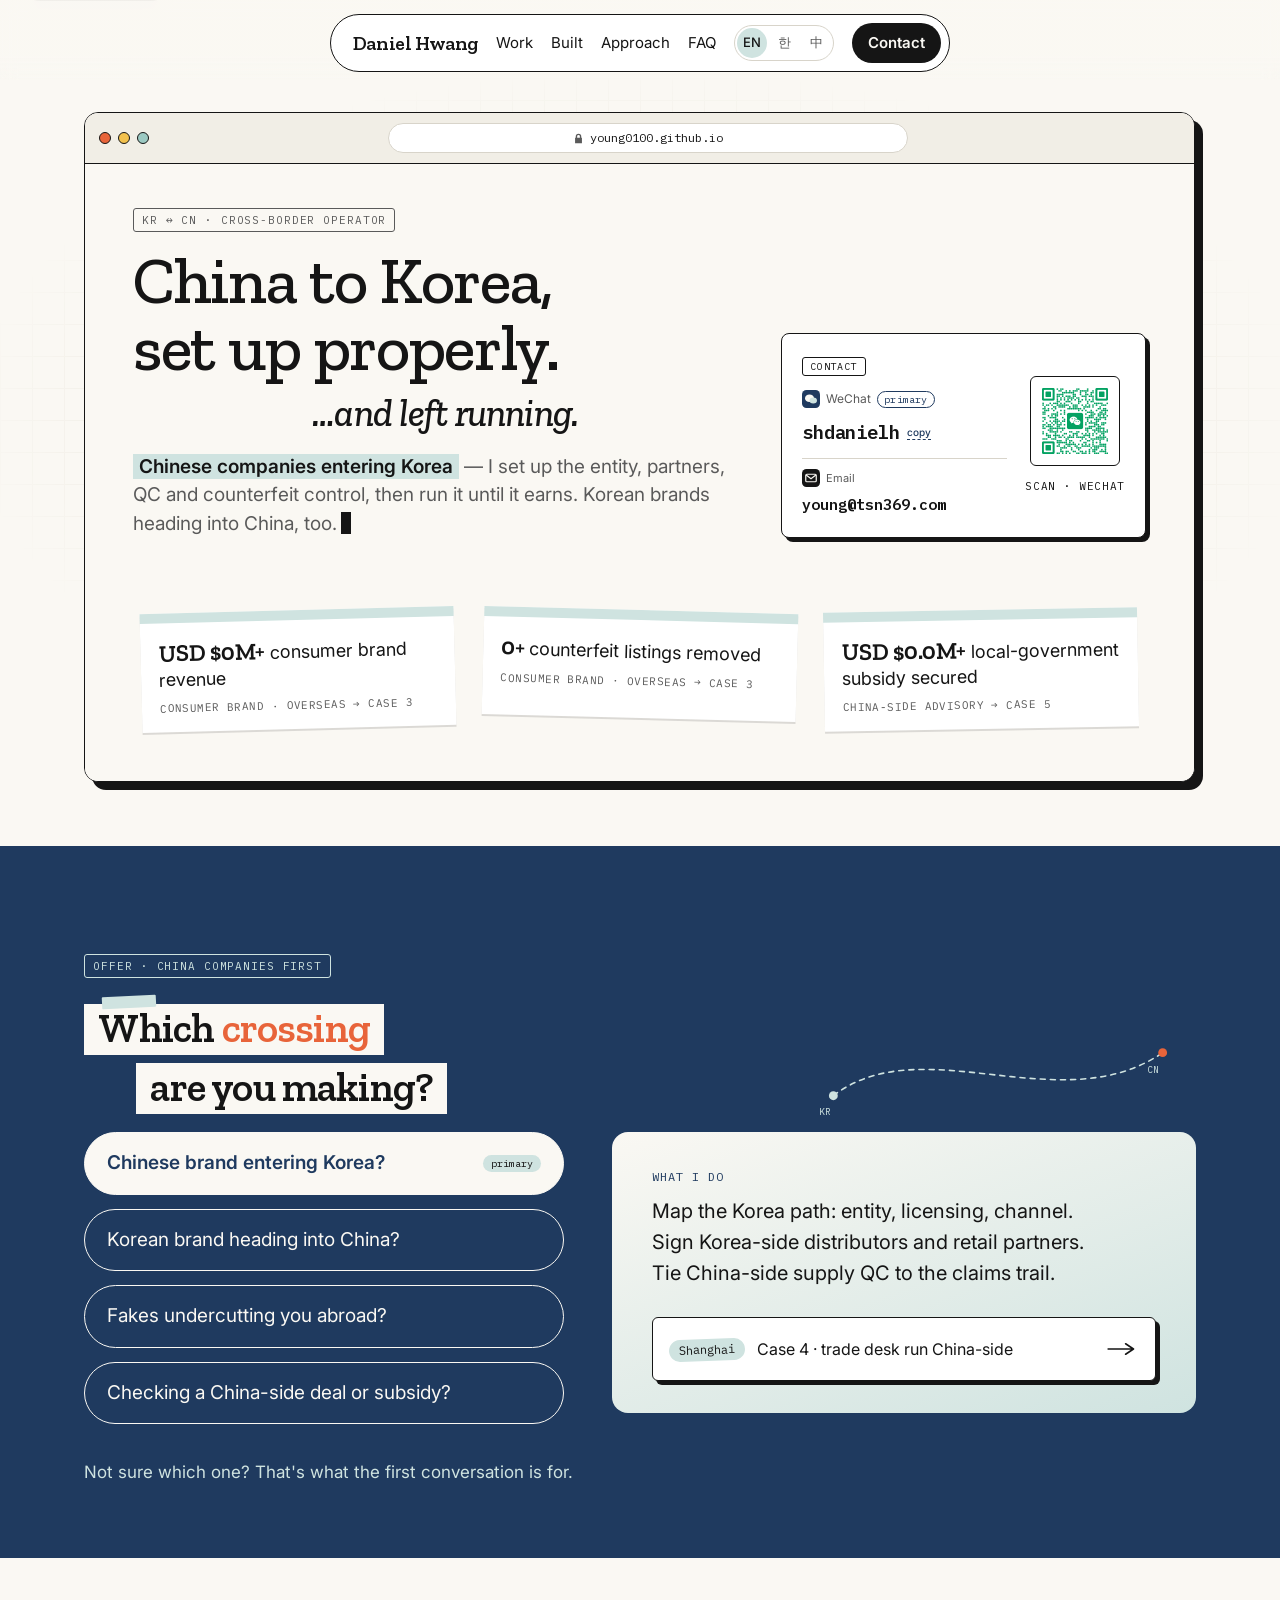
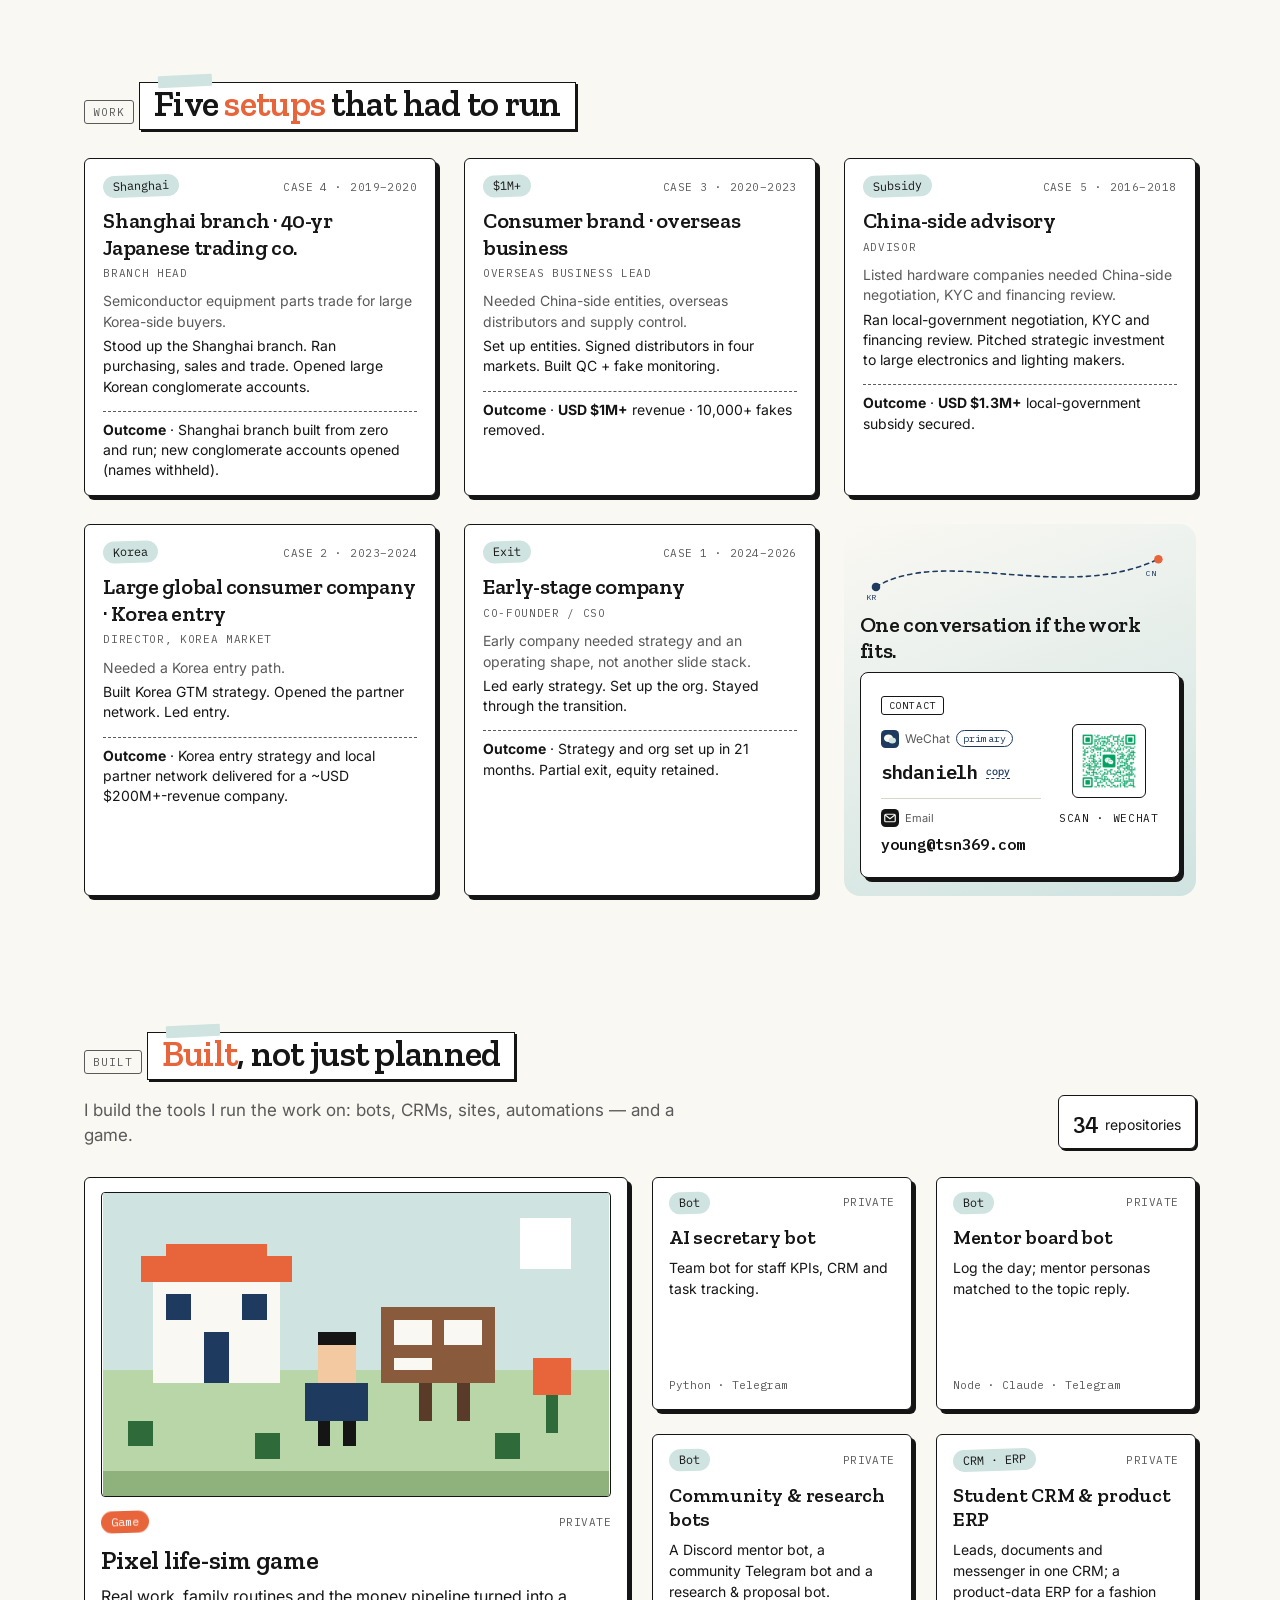
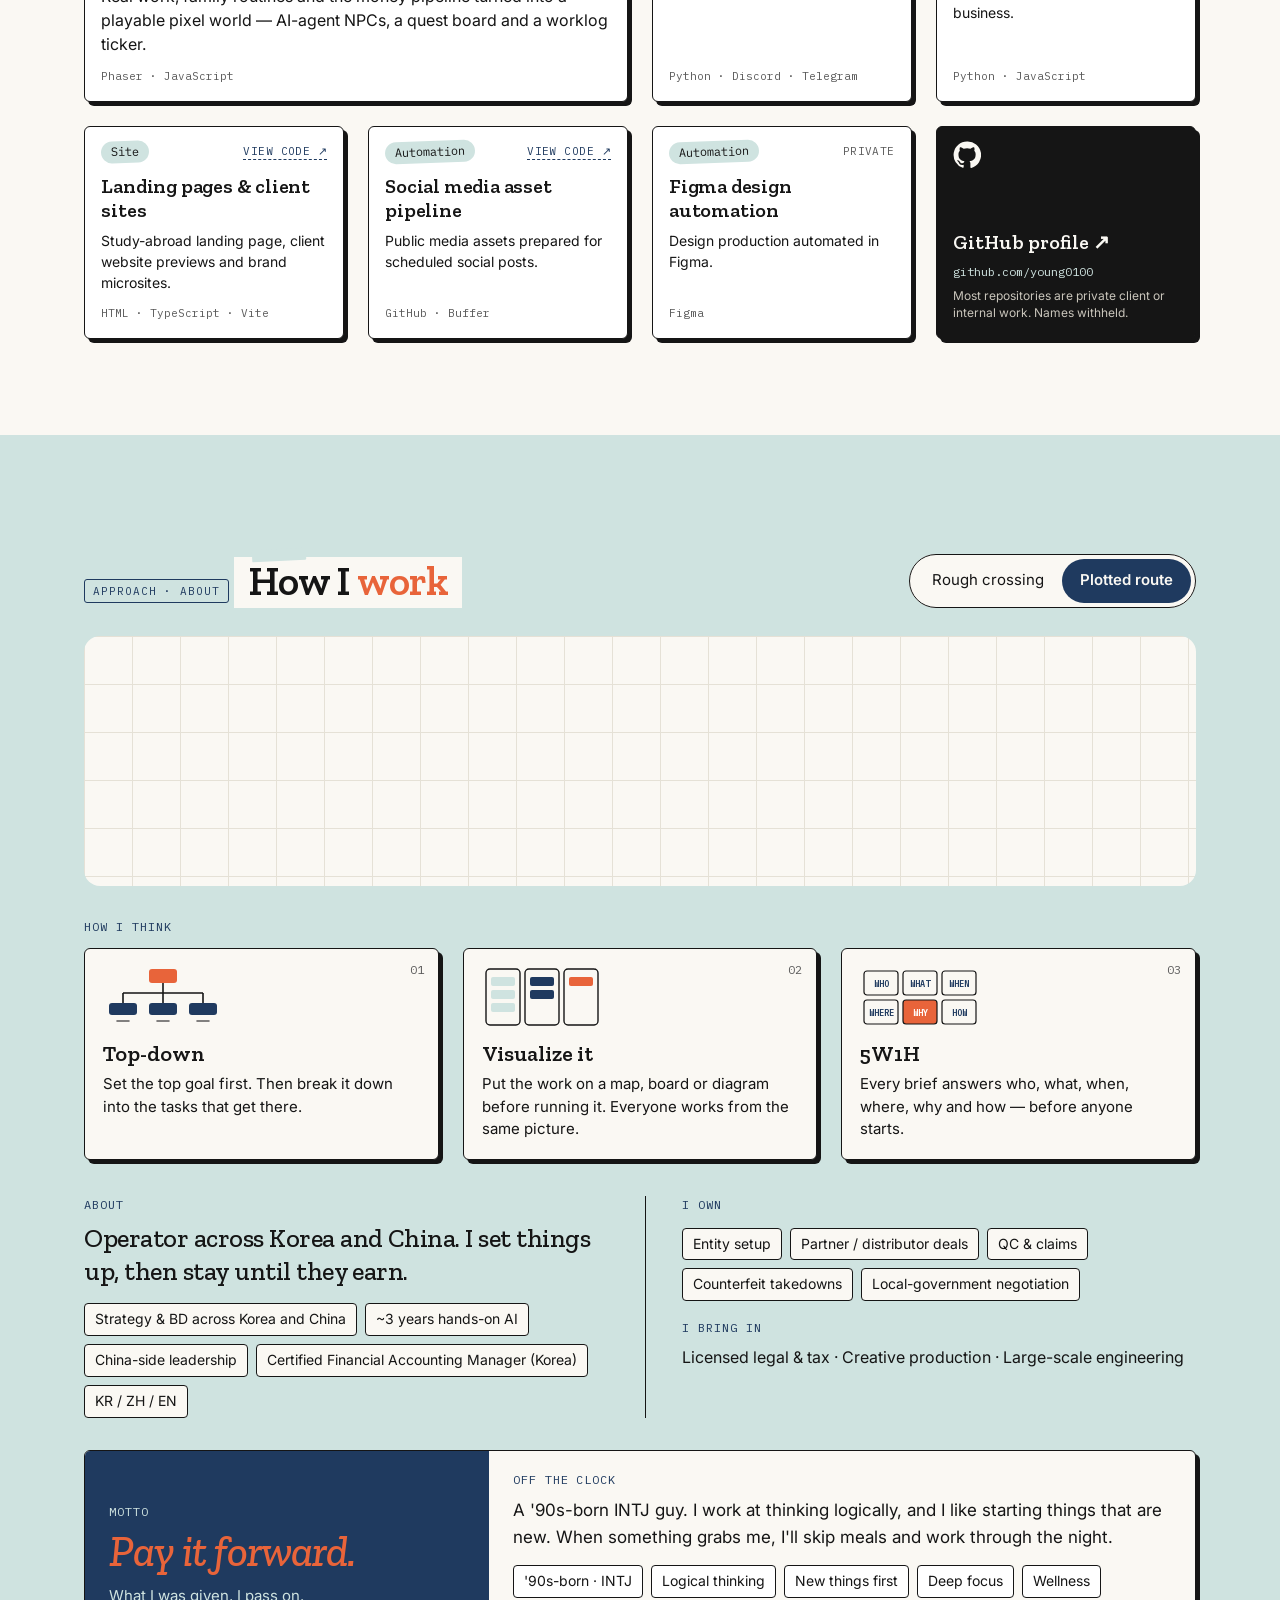
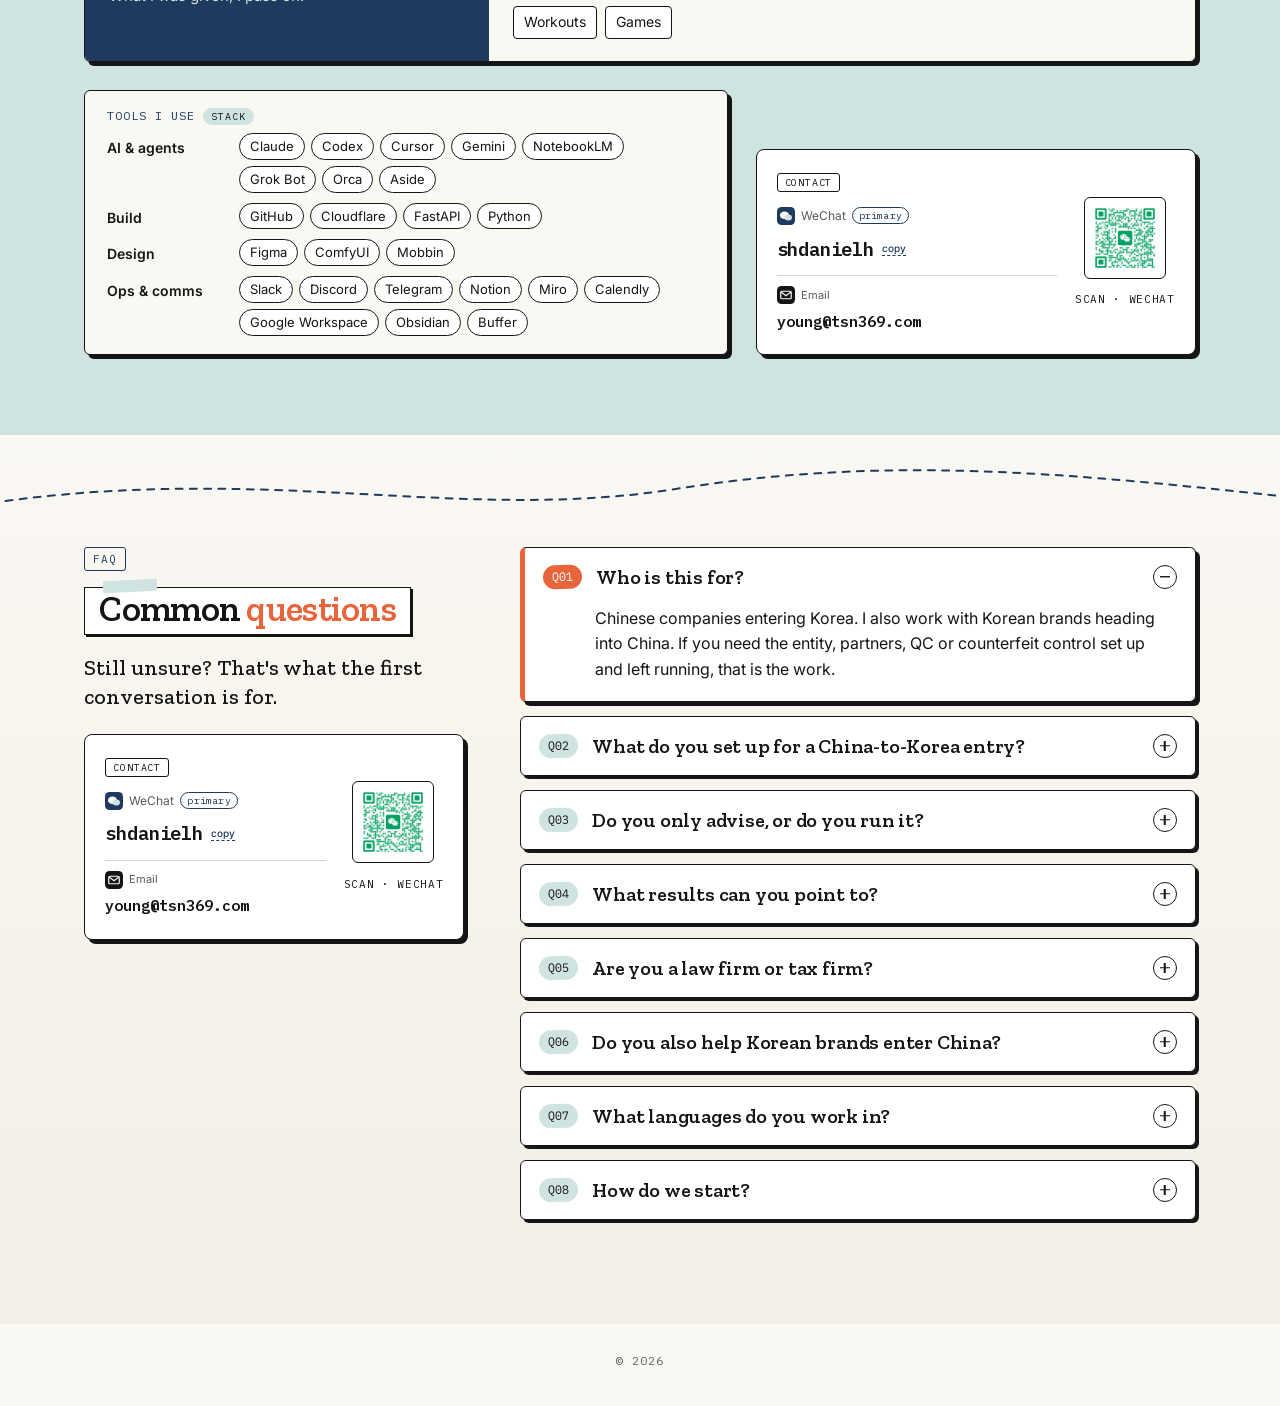
==== commit d80a2c3d: "mirror: site build 2026-11-02" ====
--- a/index.html
+++ b/index.html
@@ -1 +1 @@
-<!DOCTYPE html><html lang="en"> <head><meta charset="utf-8"><meta name="viewport" content="width=device-width, initial-scale=1"><meta http-equiv="Content-Security-Policy" content="default-src 'self'; script-src 'self'; style-src 'self'; img-src 'self'; font-src 'self'; connect-src 'none'; object-src 'none'; base-uri 'self'; form-action 'none'; upgrade-insecure-requests"><meta name="referrer" content="no-referrer"><title>Daniel Hwang — China to Korea, set up properly.</title><meta name="description" content="Cross-border operator. I set up entities, partners, QC and counterfeit control for companies moving between China and Korea — run them until they earn."><meta name="robots" content="index, follow"><meta name="theme-color" content="#FAF8F3"><link rel="canonical" href="https://young0100.github.io/"><link rel="alternate" hreflang="en" href="https://young0100.github.io/"><link rel="alternate" hreflang="ko" href="https://young0100.github.io/ko/"><link rel="alternate" hreflang="zh-Hans" href="https://young0100.github.io/zh/"><link rel="alternate" hreflang="x-default" href="https://young0100.github.io/"><link rel="icon" href="/favicon.svg" type="image/svg+xml"><link rel="preload" href="/fonts/zilla-slab-500.woff2" as="font" type="font/woff2" crossorigin><link rel="preload" href="/fonts/inter-latin.woff2" as="font" type="font/woff2" crossorigin><meta property="og:title" content="Daniel Hwang — China to Korea, set up properly."><meta property="og:description" content="Cross-border operator. I set up entities, partners, QC and counterfeit control for companies moving between China and Korea — run them until they earn."><meta property="og:type" content="website"><meta property="og:locale" content="en_US"><meta property="og:url" content="https://young0100.github.io/"><meta property="og:image" content="https://young0100.github.io/og/og-en.png"><meta property="og:image:width" content="1200"><meta property="og:image:height" content="630"><meta name="twitter:card" content="summary_large_image"><meta name="twitter:title" content="Daniel Hwang — China to Korea, set up properly."><meta name="twitter:description" content="Cross-border operator. I set up entities, partners, QC and counterfeit control for companies moving between China and Korea — run them until they earn."><meta name="twitter:image" content="https://young0100.github.io/og/og-en.png"><script type="application/ld+json">{"@context":"https://schema.org","@type":"Person","name":"Daniel Hwang","jobTitle":"Cross-border operator","knowsLanguage":["ko","zh","en"],"url":"https://young0100.github.io/","sameAs":["https://github.com/young0100"]}</script><script type="application/ld+json">{"@context":"https://schema.org","@type":"FAQPage","inLanguage":"en","mainEntity":[{"@type":"Question","name":"Who is this for?","acceptedAnswer":{"@type":"Answer","text":"Chinese companies entering Korea. I also work with Korean brands heading into China. If you need the entity, partners, QC or counterfeit control set up and left running, that is the work."}},{"@type":"Question","name":"What do you set up for a China-to-Korea entry?","acceptedAnswer":{"@type":"Answer","text":"I map the Korea path (entity, licensing, channel), sign Korea-side distributors and retail partners, and tie China-side supply QC to the claims trail. When fakes are undercutting you abroad, I add counterfeit monitoring and takedowns."}},{"@type":"Question","name":"Do you only advise, or do you run it?","acceptedAnswer":{"@type":"Answer","text":"I set it up, then stay until it earns and can run without me. The sequence is map → set up → run and hand over."}},{"@type":"Question","name":"What results can you point to?","acceptedAnswer":{"@type":"Answer","text":"From past work (company names withheld): USD $1M+ consumer-brand overseas revenue; 10,000+ counterfeit listings removed; USD $1.3M+ local-government subsidy secured on China-side advisory; Korea entry strategy and local partner network for a ~USD $200M+-revenue global consumer company."}},{"@type":"Question","name":"Are you a law firm or tax firm?","acceptedAnswer":{"@type":"Answer","text":"No. I own entity setup, partner and distributor deals, QC and claims, counterfeit takedowns, and local-government negotiation. Licensed legal and tax are brought in when the work needs them."}},{"@type":"Question","name":"Do you also help Korean brands enter China?","acceptedAnswer":{"@type":"Answer","text":"Yes. Same operator model on the China side: entities, partners, QC, and counterfeit control, left running."}},{"@type":"Question","name":"What languages do you work in?","acceptedAnswer":{"@type":"Answer","text":"Korean, Chinese, and English."}},{"@type":"Question","name":"How do we start?","acceptedAnswer":{"@type":"Answer","text":"One conversation if the work fits. WeChat ID shdanielh, or email young@tsn369.com."}}]}</script><link rel="stylesheet" href="/_astro/index.BiS81blh.css"></head> <body>  <a class="skip" href="#top">Skip to content</a> <div class="nav-wrap"> <input class="nav-toggle" id="nav-toggle" type="checkbox"> <div class="nav-pill"> <a class="wordmark" href="#top">Daniel Hwang</a> <div class="nav-links" id="nav-links"> <a href="#work">Work</a> <a href="#built">Built</a> <a href="#approach">Approach</a> <a href="#faq">FAQ</a> </div> <nav class="lang" aria-label="Language"> <a href="/?lang=en" hreflang="en" lang="en" aria-current="page" title="English"> EN </a><a href="/ko/" hreflang="ko" lang="ko" title="한국어"> 한 </a><a href="/zh/" hreflang="zh-Hans" lang="zh-Hans" title="简体中文"> 中 </a> </nav> <a class="nav-cta" href="#contact">Contact</a> <label class="burger" for="nav-toggle"> <span class="sr">Open menu</span> <span></span> <span></span> <span></span> </label> </div> </div> <main> <section class="hero" id="top"> <div class="wrap"> <div class="bw"> <div class="bw-bar" aria-hidden="true"> <span class="bw-dots"><i></i><i></i><i></i></span> <span class="bw-url"> <svg viewBox="0 0 16 16" width="11" height="11"><path d="M4 7V5a4 4 0 0 1 8 0v2h1v8H3V7h1Zm2 0h4V5a2 2 0 1 0-4 0v2Z" fill="currentColor"></path></svg> <b>young0100.github.io</b> </span> </div> <div class="bw-body hero-grid"> <div class="hero-copy"> <p class="otag tag-muted"> KR ↔ CN<span class="tag-rest"> · Cross-border operator</span> </p> <h1>China to Korea,<br>set up properly.</h1> <p class="tail">…and left running.</p> <p class="lede"> <strong class="mark">Chinese companies entering Korea</strong> — I set up the entity, partners, QC and counterfeit control, then run it until it earns. Korean brands heading into China, too.<span class="caret" aria-hidden="true"></span> </p> </div> <div class="hero-contact"> <article class="contact-card qr-hero" id="contact" aria-label="Contact"> <div class="contact-main"> <p class="otag contact-tag">Contact</p> <div class="ch"> <p class="ch-label"> <svg class="ico" viewBox="0 0 24 24" width="18" height="18" aria-hidden="true"> <rect width="24" height="24" rx="6" fill="#1F3A5F"></rect> <ellipse cx="10" cy="11" rx="6" ry="5" fill="#FAF8F3"></ellipse> <ellipse cx="15" cy="14" rx="5" ry="4" fill="#CFE3E0"></ellipse> </svg> WeChat <span class="badge">primary</span> </p> <button class="wx-copy" type="button" data-copy="shdanielh"> <span class="wx-id">shdanielh</span> <span class="copy-word">copy</span> <span class="sr">WeChat ID</span> </button> </div> <div class="ch email-ch"> <p class="ch-label"> <svg class="ico" viewBox="0 0 24 24" width="18" height="18" aria-hidden="true"> <rect width="24" height="24" rx="6" fill="#151515"></rect> <rect x="5" y="7" width="14" height="10" rx="1.5" fill="none" stroke="#FAF8F3" stroke-width="1.6"></rect> <path d="M5.5 8 L12 13 L18.5 8" fill="none" stroke="#FAF8F3" stroke-width="1.6"></path> </svg> Email </p> <a class="email" href="mailto:young@tsn369.com">young@tsn369.com</a> </div> </div> <div class="qr-block"> <div class="qr-frame"> <picture> <source srcset="/contact/wechat-qr-shdanielh.webp" type="image/webp"> <img src="/contact/wechat-qr-shdanielh.jpg" width="640" height="640" alt="WeChat QR code for shdanielh"> </picture> </div> <p class="qr-cap">Scan · WeChat</p> </div> </article> </div> <ul class="chips"> <li> <a class="chip" href="#case-3"> <p class="chip-lead"><span>USD $1M+</span> consumer brand revenue</p> <p class="chip-meta">Consumer brand · overseas → Case 3</p> </a> </li><li> <a class="chip" href="#case-3"> <p class="chip-lead"><span>10,000+</span> counterfeit listings removed</p> <p class="chip-meta">Consumer brand · overseas → Case 3</p> </a> </li><li> <a class="chip" href="#case-5"> <p class="chip-lead"><span>USD $1.3M+</span> local-government subsidy secured</p> <p class="chip-meta">China-side advisory → Case 5</p> </a> </li> </ul> </div> </div> </div> </section> <section class="offer" id="offer"> <div class="wrap offer-grid"> <p class="otag offer-tag"> Offer · China<span class="tag-rest"> companies first</span> </p> <h2 class="offer-title"> <span class="tab">Which <span class="sig">crossing</span></span> <span class="tab tab-indent">are you making?</span> </h2> <svg class="route route-offer" viewBox="0 0 600 160" fill="none" aria-hidden="true"> <path d="M40 118 C 180 10, 400 160, 560 50" stroke="currentColor" stroke-width="2.5" stroke-dasharray="8 8" stroke-linecap="round"></path> <circle cx="40" cy="118" r="7" fill="currentColor"></circle> <circle cx="560" cy="50" r="7" class="dot-cn"></circle> <text x="18" y="148">KR</text> <text x="536" y="82">CN</text> </svg> <div class="pills"> <a class="qpill is-primary" href="#offer-panel"> <span>Chinese brand entering Korea?</span> <span class="sticker sticker-flat">primary</span> </a><a class="qpill" href="#case-4">Korean brand heading into China?</a><a class="qpill" href="#case-3">Fakes undercutting you abroad?</a><a class="qpill" href="#case-5">Checking a China-side deal or subsidy?</a> </div> <div class="sheet" id="offer-panel"> <p class="kicker">What I do</p> <p class="sheet-copy"> Map the Korea path: entity, licensing, channel.<br>Sign Korea-side distributors and retail partners.<br>Tie China-side supply QC to the claims trail.<br> </p> <a class="case-jump" href="#case-4"> <span class="sticker">Shanghai</span> <span class="case-jump-label">Case 4 · trade desk run China-side</span> <svg class="arrow" viewBox="0 0 36 16" width="32" height="14" aria-hidden="true"> <path d="M1 8 H28 M21 2 L30 8 L21 14" fill="none" stroke="currentColor" stroke-width="1.8" stroke-linecap="round" stroke-linejoin="round"></path> </svg> </a> </div> <p class="offer-foot">Not sure which one? That&#39;s what the first conversation is for.</p> </div> </section> <section class="work" id="work"> <div class="wrap"> <p class="otag tag-muted">Work</p> <h2 class="tab tab-frame work-title"> Five <span class="sig">setups</span><span class="title-rest"> that had to run</span> </h2> <div class="case-grid"> <article class="case" id="case-4"> <header class="case-top"> <span class="sticker">Shanghai</span> <p class="case-meta"> Case 4 · 2019–2020 </p> </header> <h3>Shanghai branch · 40-yr Japanese trading co.</h3> <p class="role">Branch head</p> <p class="problem">Semiconductor equipment parts trade for large Korea-side buyers.</p> <p class="did">Stood up the Shanghai branch. Ran purchasing, sales and trade. Opened large Korean conglomerate accounts.</p> <p class="outcome"> <b>Outcome</b> ·  Shanghai branch built from zero and run; new conglomerate accounts opened (names withheld). </p> </article><article class="case" id="case-3"> <header class="case-top"> <span class="sticker">$1M+</span> <p class="case-meta"> Case 3 · 2020–2023 </p> </header> <h3>Consumer brand · overseas business</h3> <p class="role">Overseas business lead</p> <p class="problem">Needed China-side entities, overseas distributors and supply control.</p> <p class="did">Set up entities. Signed distributors in four markets. Built QC + fake monitoring.</p> <p class="outcome"> <b>Outcome</b> · <strong>USD $1M+</strong> revenue · 10,000+ fakes removed. </p> </article><article class="case" id="case-5"> <header class="case-top"> <span class="sticker">Subsidy</span> <p class="case-meta"> Case 5 · 2016–2018 </p> </header> <h3>China-side advisory</h3> <p class="role">Advisor</p> <p class="problem">Listed hardware companies needed China-side negotiation, KYC and financing review.</p> <p class="did">Ran local-government negotiation, KYC and financing review. Pitched strategic investment to large electronics and lighting makers.</p> <p class="outcome"> <b>Outcome</b> · <strong>USD $1.3M+</strong> local-government subsidy secured. </p> </article><article class="case" id="case-2"> <header class="case-top"> <span class="sticker">Korea</span> <p class="case-meta"> Case 2 · 2023–2024 </p> </header> <h3>Large global consumer company · Korea entry</h3> <p class="role">Director, Korea market</p> <p class="problem">Needed a Korea entry path.</p> <p class="did">Built Korea GTM strategy. Opened the partner network. Led entry.</p> <p class="outcome"> <b>Outcome</b> ·  Korea entry strategy and local partner network delivered for a ~USD $200M+-revenue company. </p> </article><article class="case" id="case-1"> <header class="case-top"> <span class="sticker">Exit</span> <p class="case-meta"> Case 1 · 2024–2026 </p> </header> <h3>Early-stage company</h3> <p class="role">Co-founder / CSO</p> <p class="problem">Early company needed strategy and an operating shape, not another slide stack.</p> <p class="did">Led early strategy. Set up the org. Stayed through the transition.</p> <p class="outcome"> <b>Outcome</b> ·  Strategy and org set up in 21 months. Partial exit, equity retained. </p> </article> <aside class="cta-tile"> <svg class="route route-tile" viewBox="0 0 600 120" fill="none" aria-hidden="true"> <path d="M30 88 C 160 10, 380 120, 560 36" stroke="currentColor" stroke-width="3" stroke-dasharray="8 8" stroke-linecap="round"></path> <circle cx="30" cy="88" r="8" fill="currentColor"></circle> <circle cx="560" cy="36" r="8" class="dot-cn"></circle> <text x="12" y="112">KR</text> <text x="536" y="68">CN</text> </svg> <p class="cta-line">One conversation if the work fits.</p> <article class="contact-card qr-tile" aria-label="Contact"> <div class="contact-main"> <p class="otag contact-tag">Contact</p> <div class="ch"> <p class="ch-label"> <svg class="ico" viewBox="0 0 24 24" width="18" height="18" aria-hidden="true"> <rect width="24" height="24" rx="6" fill="#1F3A5F"></rect> <ellipse cx="10" cy="11" rx="6" ry="5" fill="#FAF8F3"></ellipse> <ellipse cx="15" cy="14" rx="5" ry="4" fill="#CFE3E0"></ellipse> </svg> WeChat <span class="badge">primary</span> </p> <button class="wx-copy" type="button" data-copy="shdanielh"> <span class="wx-id">shdanielh</span> <span class="copy-word">copy</span> <span class="sr">WeChat ID</span> </button> </div> <div class="ch email-ch"> <p class="ch-label"> <svg class="ico" viewBox="0 0 24 24" width="18" height="18" aria-hidden="true"> <rect width="24" height="24" rx="6" fill="#151515"></rect> <rect x="5" y="7" width="14" height="10" rx="1.5" fill="none" stroke="#FAF8F3" stroke-width="1.6"></rect> <path d="M5.5 8 L12 13 L18.5 8" fill="none" stroke="#FAF8F3" stroke-width="1.6"></path> </svg> Email </p> <a class="email" href="mailto:young@tsn369.com">young@tsn369.com</a> </div> </div> <div class="qr-block"> <div class="qr-frame"> <picture> <source srcset="/contact/wechat-qr-shdanielh.webp" type="image/webp"> <img src="/contact/wechat-qr-shdanielh.jpg" width="640" height="640" alt="WeChat QR code for shdanielh" loading="lazy"> </picture> </div> <p class="qr-cap">Scan · WeChat</p> </div> </article> </aside> </div> </div> </section> <section class="built" id="built"> <div class="wrap"> <div class="built-head"> <div> <p class="otag tag-muted">Built</p> <h2 class="tab tab-frame built-title"><span class="sig">Built</span>, not just planned</h2> <p class="built-lede">I build the tools I run the work on: bots, CRMs, sites, automations — and a game.</p> </div> <ul class="built-stats"> <li><strong>34</strong> repositories</li> </ul> </div> <div class="proj-grid"> <article class="proj proj-game proj-feature"> <svg class="proj-art" viewBox="0 0 40 24" shape-rendering="crispEdges" aria-hidden="true"> <rect x="0" y="0" width="40" height="14" fill="#CFE3E0"></rect><rect x="0" y="14" width="40" height="8" fill="#B9D6A8"></rect><rect x="0" y="22" width="40" height="2" fill="#8FB27C"></rect><rect x="4" y="7" width="10" height="8" fill="#FAF8F3"></rect><rect x="3" y="5" width="12" height="2" fill="#E8643A"></rect><rect x="5" y="4" width="8" height="1" fill="#E8643A"></rect><rect x="8" y="11" width="2" height="4" fill="#1F3A5F"></rect><rect x="5" y="8" width="2" height="2" fill="#1F3A5F"></rect><rect x="11" y="8" width="2" height="2" fill="#1F3A5F"></rect><rect x="22" y="9" width="9" height="6" fill="#8A5A3C"></rect><rect x="23" y="10" width="3" height="2" fill="#FAF8F3"></rect><rect x="27" y="10" width="3" height="2" fill="#FAF8F3"></rect><rect x="23" y="13" width="3" height="1" fill="#FAF8F3"></rect><rect x="25" y="15" width="1" height="3" fill="#5A3A28"></rect><rect x="28" y="15" width="1" height="3" fill="#5A3A28"></rect><rect x="34" y="13" width="3" height="3" fill="#E8643A"></rect><rect x="35" y="16" width="1" height="3" fill="#2F6B3A"></rect><rect x="33" y="2" width="4" height="4" fill="#FFFFFF"></rect><rect x="2" y="18" width="2" height="2" fill="#2F6B3A"></rect><rect x="12" y="19" width="2" height="2" fill="#2F6B3A"></rect><rect x="31" y="19" width="2" height="2" fill="#2F6B3A"></rect> <g class="px-walker"> <rect x="17" y="12" width="3" height="3" fill="#F2C9A0"></rect><rect x="17" y="11" width="3" height="1" fill="#151515"></rect><rect x="16" y="15" width="5" height="3" fill="#1F3A5F"></rect><rect x="17" y="18" width="1" height="2" fill="#151515"></rect><rect x="19" y="18" width="1" height="2" fill="#151515"></rect> </g> </svg> <header class="proj-top"> <span class="sticker">Game</span> <span class="proj-private">private</span> </header> <h3>Pixel life-sim game</h3> <p class="proj-line">Real work, family routines and the money pipeline turned into a playable pixel world — AI-agent NPCs, a quest board and a worklog ticker.</p> <p class="proj-stack">Phaser · JavaScript</p> </article><article class="proj proj-bot">  <header class="proj-top"> <span class="sticker">Bot</span> <span class="proj-private">private</span> </header> <h3>AI secretary bot</h3> <p class="proj-line">Team bot for staff KPIs, CRM and task tracking.</p> <p class="proj-stack">Python · Telegram</p> </article><article class="proj proj-bot">  <header class="proj-top"> <span class="sticker">Bot</span> <span class="proj-private">private</span> </header> <h3>Mentor board bot</h3> <p class="proj-line">Log the day; mentor personas matched to the topic reply.</p> <p class="proj-stack">Node · Claude · Telegram</p> </article><article class="proj proj-bot">  <header class="proj-top"> <span class="sticker">Bot</span> <span class="proj-private">private</span> </header> <h3>Community &amp; research bots</h3> <p class="proj-line">A Discord mentor bot, a community Telegram bot and a research &amp; proposal bot.</p> <p class="proj-stack">Python · Discord · Telegram</p> </article><article class="proj proj-crm">  <header class="proj-top"> <span class="sticker">CRM · ERP</span> <span class="proj-private">private</span> </header> <h3>Student CRM &amp; product ERP</h3> <p class="proj-line">Leads, documents and messenger in one CRM; a product-data ERP for a fashion business.</p> <p class="proj-stack">Python · JavaScript</p> </article><article class="proj proj-site">  <header class="proj-top"> <span class="sticker">Site</span> <a class="proj-link" href="https://github.com/young0100/mingalar-edu" rel="noopener" target="_blank">View code ↗</a> </header> <h3>Landing pages &amp; client sites</h3> <p class="proj-line">Study-abroad landing page, client website previews and brand microsites.</p> <p class="proj-stack">HTML · TypeScript · Vite</p> </article><article class="proj proj-auto">  <header class="proj-top"> <span class="sticker">Automation</span> <a class="proj-link" href="https://github.com/young0100/otk-media" rel="noopener" target="_blank">View code ↗</a> </header> <h3>Social media asset pipeline</h3> <p class="proj-line">Public media assets prepared for scheduled social posts.</p> <p class="proj-stack">GitHub · Buffer</p> </article><article class="proj proj-auto">  <header class="proj-top"> <span class="sticker">Automation</span> <span class="proj-private">private</span> </header> <h3>Figma design automation</h3> <p class="proj-line">Design production automated in Figma.</p> <p class="proj-stack">Figma</p> </article> <a class="proj proj-profile" href="https://github.com/young0100" rel="noopener" target="_blank"> <svg viewBox="0 0 24 24" width="28" height="28" aria-hidden="true"> <path fill="currentColor" d="M12 .5a11.5 11.5 0 0 0-3.64 22.41c.58.1.79-.25.79-.56v-2c-3.2.7-3.88-1.37-3.88-1.37-.53-1.33-1.28-1.69-1.28-1.69-1.05-.71.08-.7.08-.7 1.16.08 1.77 1.19 1.77 1.19 1.03 1.77 2.7 1.26 3.36.96.1-.75.4-1.26.73-1.55-2.55-.29-5.24-1.28-5.24-5.68 0-1.26.45-2.28 1.19-3.09-.12-.29-.52-1.46.11-3.05 0 0 .97-.31 3.17 1.18a11 11 0 0 1 5.77 0c2.2-1.49 3.17-1.18 3.17-1.18.63 1.59.23 2.76.11 3.05.74.81 1.19 1.83 1.19 3.09 0 4.41-2.69 5.38-5.26 5.67.41.36.78 1.06.78 2.14v3.17c0 .31.21.67.8.56A11.5 11.5 0 0 0 12 .5Z"></path> </svg> <span class="proj-profile-label">GitHub profile ↗</span> <span class="proj-profile-handle">github.com/young0100</span> <span class="proj-note">Most repositories are private client or internal work. Names withheld.</span> </a> </div> </div> </section> <section class="approach" id="approach"> <div class="wrap"> <div class="approach-head"> <div> <p class="otag approach-tag">Approach · About</p> <h2 class="tab">How I <span class="sig">work</span></h2> </div> <fieldset class="seg"> <legend class="sr">Route</legend> <input type="radio" name="route" id="route-rough" value="rough"> <label for="route-rough">Rough crossing</label> <input type="radio" name="route" id="route-plotted" value="plotted" checked> <label for="route-plotted">Plotted route</label> </fieldset> </div> <p id="route-status" class="sr">Plotted route</p> <div class="map" id="route-map"> <svg class="route-plotted" viewBox="0 0 1248 230" fill="none" aria-hidden="true"> <path d="M120 160 C 300 60, 420 200, 620 120 S 940 40, 1120 100" stroke="#1F3A5F" stroke-width="3" stroke-dasharray="10 8" stroke-linecap="round"></path> <circle cx="120" cy="160" r="12" fill="#1F3A5F"></circle> <circle cx="620" cy="120" r="12" fill="#1F3A5F"></circle> <circle cx="1120" cy="100" r="12" fill="#E8643A"></circle> </svg> <svg class="route-rough" viewBox="0 0 1248 230" fill="none" aria-hidden="true"> <path d="M120 160 C 40 40, 280 230, 300 90 S 250 20, 460 170 S 520 40, 620 120 S 700 230, 860 60 S 980 10, 1120 100" stroke="#1F3A5F" stroke-width="3" stroke-dasharray="4 7" stroke-linecap="round"></path> <circle cx="120" cy="160" r="12" fill="#1F3A5F"></circle> <circle cx="620" cy="120" r="12" fill="#1F3A5F"></circle> <circle cx="1120" cy="100" r="12" fill="#E8643A"></circle> </svg> <ol class="steps"> <li><b>1 · Map</b> <span>market, rules, counterparts</span></li><li><b>2 · Set up</b> <span>entity, partners, QC</span></li><li><b>3 · Run &amp; hand over</b> <span>until it runs without me</span></li> </ol> </div> <div class="think"> <p class="kicker think-kicker">How I think</p> <ol class="think-grid"> <li class="think-card"> <span class="think-n">01</span> <svg class="think-ico" viewBox="0 0 120 64" fill="none" aria-hidden="true"> <rect x="46" y="4" width="28" height="14" rx="3" fill="#E8643A"></rect> <path d="M60 18 V28 M20 28 H100 M20 28 V38 M60 28 V38 M100 28 V38" stroke="#151515" stroke-width="1.6"></path> <rect x="6" y="38" width="28" height="12" rx="3" fill="#1F3A5F"></rect> <rect x="46" y="38" width="28" height="12" rx="3" fill="#1F3A5F"></rect> <rect x="86" y="38" width="28" height="12" rx="3" fill="#1F3A5F"></rect> <path d="M14 56 H26 M54 56 H66 M94 56 H106" stroke="#5A5A5A" stroke-width="1.6" stroke-linecap="round"></path> </svg> <h3>Top-down</h3> <p>Set the top goal first. Then break it down into the tasks that get there.</p> </li> <li class="think-card"> <span class="think-n">02</span> <svg class="think-ico" viewBox="0 0 120 64" fill="none" aria-hidden="true"> <rect x="4" y="4" width="34" height="56" rx="4" stroke="#151515" stroke-width="1.4"></rect> <rect x="43" y="4" width="34" height="56" rx="4" stroke="#151515" stroke-width="1.4"></rect> <rect x="82" y="4" width="34" height="56" rx="4" stroke="#151515" stroke-width="1.4"></rect> <rect x="9" y="12" width="24" height="9" rx="2" fill="#CFE3E0"></rect> <rect x="9" y="25" width="24" height="9" rx="2" fill="#CFE3E0"></rect> <rect x="9" y="38" width="24" height="9" rx="2" fill="#CFE3E0"></rect> <rect x="48" y="12" width="24" height="9" rx="2" fill="#1F3A5F"></rect> <rect x="48" y="25" width="24" height="9" rx="2" fill="#1F3A5F"></rect> <rect x="87" y="12" width="24" height="9" rx="2" fill="#E8643A"></rect> </svg> <h3>Visualize it</h3> <p>Put the work on a map, board or diagram before running it. Everyone works from the same picture.</p> </li> <li class="think-card"> <span class="think-n">03</span> <svg class="think-ico" viewBox="0 0 120 64" fill="none" aria-hidden="true"> <g> <rect x="4" y="6" width="34" height="24" rx="3" fill="#FAF8F3" stroke="#151515" stroke-width="1.2"></rect> <text x="21" y="22" text-anchor="middle" font-size="8.5" font-family="IBM Plex Mono, monospace" font-weight="600" fill="#1F3A5F">WHO</text> </g><g> <rect x="43" y="6" width="34" height="24" rx="3" fill="#FAF8F3" stroke="#151515" stroke-width="1.2"></rect> <text x="60" y="22" text-anchor="middle" font-size="8.5" font-family="IBM Plex Mono, monospace" font-weight="600" fill="#1F3A5F">WHAT</text> </g><g> <rect x="82" y="6" width="34" height="24" rx="3" fill="#FAF8F3" stroke="#151515" stroke-width="1.2"></rect> <text x="99" y="22" text-anchor="middle" font-size="8.5" font-family="IBM Plex Mono, monospace" font-weight="600" fill="#1F3A5F">WHEN</text> </g><g> <rect x="4" y="35" width="34" height="24" rx="3" fill="#FAF8F3" stroke="#151515" stroke-width="1.2"></rect> <text x="21" y="51" text-anchor="middle" font-size="8.5" font-family="IBM Plex Mono, monospace" font-weight="600" fill="#1F3A5F">WHERE</text> </g><g> <rect x="43" y="35" width="34" height="24" rx="3" fill="#E8643A" stroke="#151515" stroke-width="1.2"></rect> <text x="60" y="51" text-anchor="middle" font-size="8.5" font-family="IBM Plex Mono, monospace" font-weight="600" fill="#FFFFFF">WHY</text> </g><g> <rect x="82" y="35" width="34" height="24" rx="3" fill="#FAF8F3" stroke="#151515" stroke-width="1.2"></rect> <text x="99" y="51" text-anchor="middle" font-size="8.5" font-family="IBM Plex Mono, monospace" font-weight="600" fill="#1F3A5F">HOW</text> </g> </svg> <h3>5W1H</h3> <p>Every brief answers who, what, when, where, why and how — before anyone starts.</p> </li> </ol> </div> <div class="about-grid"> <div id="about"> <p class="kicker">About</p> <p class="about-line">Operator across Korea and China. I set things up, then stay until they earn.</p> <ul class="tags"> <li>Strategy &amp; BD across Korea and China</li><li>~3 years hands-on AI</li><li>China-side leadership</li><li>Certified Financial Accounting Manager (Korea)</li><li>KR / ZH / EN</li> </ul> </div> <div class="own"> <p class="kicker">I own</p> <ul class="tags"> <li>Entity setup</li><li>Partner / distributor deals</li><li>QC &amp; claims</li><li>Counterfeit takedowns</li><li>Local-government negotiation</li> </ul> <p class="kicker bring">I bring in</p> <p class="bring-line">Licensed legal &amp; tax · Creative production · Large-scale engineering</p> </div> </div> <div class="personal"> <div class="motto"> <p class="kicker">Motto</p> <p class="motto-line">Pay it forward.</p> <p class="motto-sub">What I was given, I pass on.</p> </div> <div class="personal-body"> <p class="kicker">Off the clock</p> <p class="personal-line">A &#39;90s-born INTJ guy. I work at thinking logically, and I like starting things that are new. When something grabs me, I&#39;ll skip meals and work through the night.</p> <ul class="tags personal-tags"> <li>&#39;90s-born · INTJ</li><li>Logical thinking</li><li>New things first</li><li>Deep focus</li><li>Wellness</li><li>Workouts</li><li>Games</li> </ul> </div> </div> <div class="approach-bottom"> <div class="tools"> <p class="kicker">Tools I use <span class="sticker sticker-flat">stack</span></p> <dl class="tool-groups"> <div class="tool-row"> <dt>AI &amp; agents</dt> <dd> <ul class="tool-chips"> <li>Claude</li><li>Codex</li><li>Cursor</li><li>Gemini</li><li>NotebookLM</li><li>Grok Bot</li><li>Orca</li><li>Aside</li> </ul> </dd> </div><div class="tool-row"> <dt>Build</dt> <dd> <ul class="tool-chips"> <li>GitHub</li><li>Cloudflare</li><li>FastAPI</li><li>Python</li> </ul> </dd> </div><div class="tool-row"> <dt>Design</dt> <dd> <ul class="tool-chips"> <li>Figma</li><li>ComfyUI</li><li>Mobbin</li> </ul> </dd> </div><div class="tool-row"> <dt>Ops &amp; comms</dt> <dd> <ul class="tool-chips"> <li>Slack</li><li>Discord</li><li>Telegram</li><li>Notion</li><li>Miro</li><li>Calendly</li><li>Google Workspace</li><li>Obsidian</li><li>Buffer</li> </ul> </dd> </div> </dl> </div> <article class="contact-card qr-approach" aria-label="Contact"> <div class="contact-main"> <p class="otag contact-tag">Contact</p> <div class="ch"> <p class="ch-label"> <svg class="ico" viewBox="0 0 24 24" width="18" height="18" aria-hidden="true"> <rect width="24" height="24" rx="6" fill="#1F3A5F"></rect> <ellipse cx="10" cy="11" rx="6" ry="5" fill="#FAF8F3"></ellipse> <ellipse cx="15" cy="14" rx="5" ry="4" fill="#CFE3E0"></ellipse> </svg> WeChat <span class="badge">primary</span> </p> <button class="wx-copy" type="button" data-copy="shdanielh"> <span class="wx-id">shdanielh</span> <span class="copy-word">copy</span> <span class="sr">WeChat ID</span> </button> </div> <div class="ch email-ch"> <p class="ch-label"> <svg class="ico" viewBox="0 0 24 24" width="18" height="18" aria-hidden="true"> <rect width="24" height="24" rx="6" fill="#151515"></rect> <rect x="5" y="7" width="14" height="10" rx="1.5" fill="none" stroke="#FAF8F3" stroke-width="1.6"></rect> <path d="M5.5 8 L12 13 L18.5 8" fill="none" stroke="#FAF8F3" stroke-width="1.6"></path> </svg> Email </p> <a class="email" href="mailto:young@tsn369.com">young@tsn369.com</a> </div> </div> <div class="qr-block"> <div class="qr-frame"> <picture> <source srcset="/contact/wechat-qr-shdanielh.webp" type="image/webp"> <img src="/contact/wechat-qr-shdanielh.jpg" width="640" height="640" alt="WeChat QR code for shdanielh" loading="lazy"> </picture> </div> <p class="qr-cap">Scan · WeChat</p> </div> </article> </div> </div> </section> <section class="faq" id="faq"> <svg class="faq-route" viewBox="0 0 1440 60" preserveAspectRatio="none" fill="none" aria-hidden="true"> <path d="M-10 40 C 300 0, 520 60, 760 26 S 1200 10, 1450 34" stroke="#1F3A5F" stroke-width="2" stroke-dasharray="8 8" stroke-linecap="round"></path> </svg> <div class="wrap faq-grid"> <div class="faq-intro"> <p class="otag faq-tag">FAQ</p> <h2 class="tab tab-frame faq-title">Common <span class="sig">questions</span></h2> <p class="faq-lead">Still unsure? That&#39;s what the first conversation is for.</p> <article class="contact-card qr-faq" aria-label="Contact"> <div class="contact-main"> <p class="otag contact-tag">Contact</p> <div class="ch"> <p class="ch-label"> <svg class="ico" viewBox="0 0 24 24" width="18" height="18" aria-hidden="true"> <rect width="24" height="24" rx="6" fill="#1F3A5F"></rect> <ellipse cx="10" cy="11" rx="6" ry="5" fill="#FAF8F3"></ellipse> <ellipse cx="15" cy="14" rx="5" ry="4" fill="#CFE3E0"></ellipse> </svg> WeChat <span class="badge">primary</span> </p> <button class="wx-copy" type="button" data-copy="shdanielh"> <span class="wx-id">shdanielh</span> <span class="copy-word">copy</span> <span class="sr">WeChat ID</span> </button> </div> <div class="ch email-ch"> <p class="ch-label"> <svg class="ico" viewBox="0 0 24 24" width="18" height="18" aria-hidden="true"> <rect width="24" height="24" rx="6" fill="#151515"></rect> <rect x="5" y="7" width="14" height="10" rx="1.5" fill="none" stroke="#FAF8F3" stroke-width="1.6"></rect> <path d="M5.5 8 L12 13 L18.5 8" fill="none" stroke="#FAF8F3" stroke-width="1.6"></path> </svg> Email </p> <a class="email" href="mailto:young@tsn369.com">young@tsn369.com</a> </div> </div> <div class="qr-block"> <div class="qr-frame"> <picture> <source srcset="/contact/wechat-qr-shdanielh.webp" type="image/webp"> <img src="/contact/wechat-qr-shdanielh.jpg" width="640" height="640" alt="WeChat QR code for shdanielh" loading="lazy"> </picture> </div> <p class="qr-cap">Scan · WeChat</p> </div> </article> </div> <div class="faq-list"> <details class="faq-item" open> <summary> <span class="faq-n">Q01</span> <h3>Who is this for?</h3> <span class="faq-plus" aria-hidden="true"></span> </summary> <p>Chinese companies entering Korea. I also work with Korean brands heading into China. If you need the entity, partners, QC or counterfeit control set up and left running, that is the work.</p> </details><details class="faq-item"> <summary> <span class="faq-n">Q02</span> <h3>What do you set up for a China-to-Korea entry?</h3> <span class="faq-plus" aria-hidden="true"></span> </summary> <p>I map the Korea path (entity, licensing, channel), sign Korea-side distributors and retail partners, and tie China-side supply QC to the claims trail. When fakes are undercutting you abroad, I add counterfeit monitoring and takedowns.</p> </details><details class="faq-item"> <summary> <span class="faq-n">Q03</span> <h3>Do you only advise, or do you run it?</h3> <span class="faq-plus" aria-hidden="true"></span> </summary> <p>I set it up, then stay until it earns and can run without me. The sequence is map → set up → run and hand over.</p> </details><details class="faq-item"> <summary> <span class="faq-n">Q04</span> <h3>What results can you point to?</h3> <span class="faq-plus" aria-hidden="true"></span> </summary> <p>From past work (company names withheld): USD $1M+ consumer-brand overseas revenue; 10,000+ counterfeit listings removed; USD $1.3M+ local-government subsidy secured on China-side advisory; Korea entry strategy and local partner network for a ~USD $200M+-revenue global consumer company.</p> </details><details class="faq-item"> <summary> <span class="faq-n">Q05</span> <h3>Are you a law firm or tax firm?</h3> <span class="faq-plus" aria-hidden="true"></span> </summary> <p>No. I own entity setup, partner and distributor deals, QC and claims, counterfeit takedowns, and local-government negotiation. Licensed legal and tax are brought in when the work needs them.</p> </details><details class="faq-item"> <summary> <span class="faq-n">Q06</span> <h3>Do you also help Korean brands enter China?</h3> <span class="faq-plus" aria-hidden="true"></span> </summary> <p>Yes. Same operator model on the China side: entities, partners, QC, and counterfeit control, left running.</p> </details><details class="faq-item"> <summary> <span class="faq-n">Q07</span> <h3>What languages do you work in?</h3> <span class="faq-plus" aria-hidden="true"></span> </summary> <p>Korean, Chinese, and English.</p> </details><details class="faq-item"> <summary> <span class="faq-n">Q08</span> <h3>How do we start?</h3> <span class="faq-plus" aria-hidden="true"></span> </summary> <p>One conversation if the work fits. WeChat ID shdanielh, or email young@tsn369.com.</p> </details> </div> </div> </section> </main> <footer class="footer"> <p>© 2026</p> </footer> <div id="toast" class="toast" role="status" aria-live="polite" data-ok="Copied" data-sel="Select and copy" hidden></div>  <script src="/ui.js" defer></script> </body> </html>+<!DOCTYPE html><html lang="en"> <head><meta charset="utf-8"><meta name="viewport" content="width=device-width, initial-scale=1"><meta http-equiv="Content-Security-Policy" content="default-src 'self'; script-src 'self'; style-src 'self'; img-src 'self'; font-src 'self'; connect-src 'none'; object-src 'none'; base-uri 'self'; form-action 'none'; upgrade-insecure-requests"><meta name="referrer" content="no-referrer"><title>Daniel Hwang — China to Korea, set up properly.</title><meta name="description" content="Cross-border operator. I set up entities, partners, QC and counterfeit control for companies moving between China and Korea — run them until they earn."><meta name="robots" content="index, follow"><meta name="theme-color" content="#FAF8F3"><!-- Chinese dual-core browsers (360, QQ, Sogou): render with the modern engine; keep Baidu/UC mobile from transcoding the page. --><meta name="renderer" content="webkit"><meta http-equiv="Cache-Control" content="no-transform"><meta name="applicable-device" content="pc,mobile"><link rel="canonical" href="https://young0100.github.io/"><link rel="alternate" hreflang="en" href="https://young0100.github.io/"><link rel="alternate" hreflang="ko" href="https://young0100.github.io/ko/"><link rel="alternate" hreflang="zh-Hans" href="https://young0100.github.io/zh/"><link rel="alternate" hreflang="x-default" href="https://young0100.github.io/"><link rel="icon" href="/favicon.svg" type="image/svg+xml"><link rel="preload" href="/fonts/zilla-slab-500.woff2" as="font" type="font/woff2" crossorigin><link rel="preload" href="/fonts/inter-latin.woff2" as="font" type="font/woff2" crossorigin><meta property="og:title" content="Daniel Hwang — China to Korea, set up properly."><meta property="og:description" content="Cross-border operator. I set up entities, partners, QC and counterfeit control for companies moving between China and Korea — run them until they earn."><meta property="og:type" content="website"><meta property="og:locale" content="en_US"><meta property="og:url" content="https://young0100.github.io/"><meta property="og:image" content="https://young0100.github.io/og/og-en.png"><meta property="og:image:width" content="1200"><meta property="og:image:height" content="630"><meta name="twitter:card" content="summary_large_image"><meta name="twitter:title" content="Daniel Hwang — China to Korea, set up properly."><meta name="twitter:description" content="Cross-border operator. I set up entities, partners, QC and counterfeit control for companies moving between China and Korea — run them until they earn."><meta name="twitter:image" content="https://young0100.github.io/og/og-en.png"><script type="application/ld+json">{"@context":"https://schema.org","@type":"Person","name":"Daniel Hwang","jobTitle":"Cross-border operator","knowsLanguage":["ko","zh","en"],"url":"https://young0100.github.io/","sameAs":["https://github.com/young0100"]}</script><script type="application/ld+json">{"@context":"https://schema.org","@type":"FAQPage","inLanguage":"en","mainEntity":[{"@type":"Question","name":"Who is this for?","acceptedAnswer":{"@type":"Answer","text":"Chinese companies entering Korea. I also work with Korean brands heading into China. If you need the entity, partners, QC or counterfeit control set up and left running, that is the work."}},{"@type":"Question","name":"What do you set up for a China-to-Korea entry?","acceptedAnswer":{"@type":"Answer","text":"I map the Korea path (entity, licensing, channel), sign Korea-side distributors and retail partners, and tie China-side supply QC to the claims trail. When fakes are undercutting you abroad, I add counterfeit monitoring and takedowns."}},{"@type":"Question","name":"Do you only advise, or do you run it?","acceptedAnswer":{"@type":"Answer","text":"I set it up, then stay until it earns and can run without me. The sequence is map → set up → run and hand over."}},{"@type":"Question","name":"What results can you point to?","acceptedAnswer":{"@type":"Answer","text":"From past work (company names withheld): USD $1M+ consumer-brand overseas revenue; 10,000+ counterfeit listings removed; USD $1.3M+ local-government subsidy secured on China-side advisory; Korea entry strategy and local partner network for a ~USD $200M+-revenue global consumer company."}},{"@type":"Question","name":"Are you a law firm or tax firm?","acceptedAnswer":{"@type":"Answer","text":"No. I own entity setup, partner and distributor deals, QC and claims, counterfeit takedowns, and local-government negotiation. Licensed legal and tax are brought in when the work needs them."}},{"@type":"Question","name":"Do you also help Korean brands enter China?","acceptedAnswer":{"@type":"Answer","text":"Yes. Same operator model on the China side: entities, partners, QC, and counterfeit control, left running."}},{"@type":"Question","name":"What languages do you work in?","acceptedAnswer":{"@type":"Answer","text":"Korean, Chinese, and English."}},{"@type":"Question","name":"How do we start?","acceptedAnswer":{"@type":"Answer","text":"One conversation if the work fits. WeChat ID shdanielh, or email young@tsn369.com."}}]}</script><link rel="stylesheet" href="/_astro/index.C1BLdPhj.css"></head> <body>  <a class="skip" href="#top">Skip to content</a> <div class="nav-wrap"> <input class="nav-toggle" id="nav-toggle" type="checkbox"> <div class="nav-pill"> <a class="wordmark" href="#top">Daniel Hwang</a> <div class="nav-links" id="nav-links"> <a href="#work">Work</a> <a href="#built">Built</a> <a href="#approach">Approach</a> <a href="#faq">FAQ</a> </div> <nav class="lang" aria-label="Language"> <a href="/?lang=en" hreflang="en" lang="en" aria-current="page" title="English"> EN </a><a href="/ko/" hreflang="ko" lang="ko" title="한국어"> 한 </a><a href="/zh/" hreflang="zh-Hans" lang="zh-Hans" title="简体中文"> 中 </a> </nav> <a class="nav-cta" href="#contact">Contact</a> <label class="burger" for="nav-toggle"> <span class="sr">Open menu</span> <span></span> <span></span> <span></span> </label> </div> </div> <main> <section class="hero" id="top"> <div class="wrap"> <div class="bw"> <div class="bw-bar" aria-hidden="true"> <span class="bw-dots"><i></i><i></i><i></i></span> <span class="bw-url"> <svg viewBox="0 0 16 16" width="11" height="11"><path d="M4 7V5a4 4 0 0 1 8 0v2h1v8H3V7h1Zm2 0h4V5a2 2 0 1 0-4 0v2Z" fill="currentColor"></path></svg> <b>young0100.github.io</b> </span> </div> <div class="bw-body hero-grid"> <div class="hero-copy"> <p class="otag tag-muted"> KR ↔ CN<span class="tag-rest"> · Cross-border operator</span> </p> <h1>China to Korea,<br>set up properly.</h1> <p class="tail">…and left running.</p> <p class="lede"> <strong class="mark">Chinese companies entering Korea</strong> — I set up the entity, partners, QC and counterfeit control, then run it until it earns. Korean brands heading into China, too.<span class="caret" aria-hidden="true"></span> </p> </div> <div class="hero-contact"> <article class="contact-card qr-hero" id="contact" aria-label="Contact"> <div class="contact-main"> <p class="otag contact-tag">Contact</p> <div class="ch"> <p class="ch-label"> <svg class="ico" viewBox="0 0 24 24" width="18" height="18" aria-hidden="true"> <rect width="24" height="24" rx="6" fill="#1F3A5F"></rect> <ellipse cx="10" cy="11" rx="6" ry="5" fill="#FAF8F3"></ellipse> <ellipse cx="15" cy="14" rx="5" ry="4" fill="#CFE3E0"></ellipse> </svg> WeChat <span class="badge">primary</span> </p> <button class="wx-copy" type="button" data-copy="shdanielh"> <span class="wx-id">shdanielh</span> <span class="copy-word">copy</span> <span class="sr">WeChat ID</span> </button> </div> <div class="ch email-ch"> <p class="ch-label"> <svg class="ico" viewBox="0 0 24 24" width="18" height="18" aria-hidden="true"> <rect width="24" height="24" rx="6" fill="#151515"></rect> <rect x="5" y="7" width="14" height="10" rx="1.5" fill="none" stroke="#FAF8F3" stroke-width="1.6"></rect> <path d="M5.5 8 L12 13 L18.5 8" fill="none" stroke="#FAF8F3" stroke-width="1.6"></path> </svg> Email </p> <a class="email" href="mailto:young@tsn369.com">young@tsn369.com</a> </div> </div> <div class="qr-block"> <div class="qr-frame"> <picture> <source srcset="/contact/wechat-qr-shdanielh.webp" type="image/webp"> <img src="/contact/wechat-qr-shdanielh.jpg" width="640" height="640" alt="WeChat QR code for shdanielh"> </picture> </div> <p class="qr-cap">Scan · WeChat</p> </div> </article> </div> <ul class="chips"> <li> <a class="chip" href="#case-3"> <p class="chip-lead"><span>USD $1M+</span> consumer brand revenue</p> <p class="chip-meta">Consumer brand · overseas → Case 3</p> </a> </li><li> <a class="chip" href="#case-3"> <p class="chip-lead"><span>10,000+</span> counterfeit listings removed</p> <p class="chip-meta">Consumer brand · overseas → Case 3</p> </a> </li><li> <a class="chip" href="#case-5"> <p class="chip-lead"><span>USD $1.3M+</span> local-government subsidy secured</p> <p class="chip-meta">China-side advisory → Case 5</p> </a> </li> </ul> </div> </div> </div> </section> <section class="offer" id="offer"> <div class="wrap offer-grid"> <p class="otag offer-tag"> Offer · China<span class="tag-rest"> companies first</span> </p> <h2 class="offer-title"> <span class="tab">Which <span class="sig">crossing</span></span> <span class="tab tab-indent">are you making?</span> </h2> <svg class="route route-offer" viewBox="0 0 600 160" fill="none" aria-hidden="true"> <path d="M40 118 C 180 10, 400 160, 560 50" stroke="currentColor" stroke-width="2.5" stroke-dasharray="8 8" stroke-linecap="round"></path> <circle cx="40" cy="118" r="7" fill="currentColor"></circle> <circle cx="560" cy="50" r="7" class="dot-cn"></circle> <text x="18" y="148">KR</text> <text x="536" y="82">CN</text> </svg> <div class="pills"> <a class="qpill is-primary" href="#offer-panel"> <span>Chinese brand entering Korea?</span> <span class="sticker sticker-flat">primary</span> </a><a class="qpill" href="#case-4">Korean brand heading into China?</a><a class="qpill" href="#case-3">Fakes undercutting you abroad?</a><a class="qpill" href="#case-5">Checking a China-side deal or subsidy?</a> </div> <div class="sheet" id="offer-panel"> <p class="kicker">What I do</p> <p class="sheet-copy"> Map the Korea path: entity, licensing, channel.<br>Sign Korea-side distributors and retail partners.<br>Tie China-side supply QC to the claims trail.<br> </p> <a class="case-jump" href="#case-4"> <span class="sticker">Shanghai</span> <span class="case-jump-label">Case 4 · trade desk run China-side</span> <svg class="arrow" viewBox="0 0 36 16" width="32" height="14" aria-hidden="true"> <path d="M1 8 H28 M21 2 L30 8 L21 14" fill="none" stroke="currentColor" stroke-width="1.8" stroke-linecap="round" stroke-linejoin="round"></path> </svg> </a> </div> <p class="offer-foot">Not sure which one? That&#39;s what the first conversation is for.</p> </div> </section> <section class="work" id="work"> <div class="wrap"> <p class="otag tag-muted">Work</p> <h2 class="tab tab-frame work-title"> Five <span class="sig">setups</span><span class="title-rest"> that had to run</span> </h2> <div class="case-grid"> <article class="case" id="case-4"> <header class="case-top"> <span class="sticker">Shanghai</span> <p class="case-meta"> Case 4 · 2019–2020 </p> </header> <h3>Shanghai branch · 40-yr Japanese trading co.</h3> <p class="role">Branch head</p> <p class="problem">Semiconductor equipment parts trade for large Korea-side buyers.</p> <p class="did">Stood up the Shanghai branch. Ran purchasing, sales and trade. Opened large Korean conglomerate accounts.</p> <p class="outcome"> <b>Outcome</b> ·  Shanghai branch built from zero and run; new conglomerate accounts opened (names withheld). </p> </article><article class="case" id="case-3"> <header class="case-top"> <span class="sticker">$1M+</span> <p class="case-meta"> Case 3 · 2020–2023 </p> </header> <h3>Consumer brand · overseas business</h3> <p class="role">Overseas business lead</p> <p class="problem">Needed China-side entities, overseas distributors and supply control.</p> <p class="did">Set up entities. Signed distributors in four markets. Built QC + fake monitoring.</p> <p class="outcome"> <b>Outcome</b> · <strong>USD $1M+</strong> revenue · 10,000+ fakes removed. </p> </article><article class="case" id="case-5"> <header class="case-top"> <span class="sticker">Subsidy</span> <p class="case-meta"> Case 5 · 2016–2018 </p> </header> <h3>China-side advisory</h3> <p class="role">Advisor</p> <p class="problem">Listed hardware companies needed China-side negotiation, KYC and financing review.</p> <p class="did">Ran local-government negotiation, KYC and financing review. Pitched strategic investment to large electronics and lighting makers.</p> <p class="outcome"> <b>Outcome</b> · <strong>USD $1.3M+</strong> local-government subsidy secured. </p> </article><article class="case" id="case-2"> <header class="case-top"> <span class="sticker">Korea</span> <p class="case-meta"> Case 2 · 2023–2024 </p> </header> <h3>Large global consumer company · Korea entry</h3> <p class="role">Director, Korea market</p> <p class="problem">Needed a Korea entry path.</p> <p class="did">Built Korea GTM strategy. Opened the partner network. Led entry.</p> <p class="outcome"> <b>Outcome</b> ·  Korea entry strategy and local partner network delivered for a ~USD $200M+-revenue company. </p> </article><article class="case" id="case-1"> <header class="case-top"> <span class="sticker">Exit</span> <p class="case-meta"> Case 1 · 2024–2026 </p> </header> <h3>Early-stage company</h3> <p class="role">Co-founder / CSO</p> <p class="problem">Early company needed strategy and an operating shape, not another slide stack.</p> <p class="did">Led early strategy. Set up the org. Stayed through the transition.</p> <p class="outcome"> <b>Outcome</b> ·  Strategy and org set up in 21 months. Partial exit, equity retained. </p> </article> <aside class="cta-tile"> <svg class="route route-tile" viewBox="0 0 600 120" fill="none" aria-hidden="true"> <path d="M30 88 C 160 10, 380 120, 560 36" stroke="currentColor" stroke-width="3" stroke-dasharray="8 8" stroke-linecap="round"></path> <circle cx="30" cy="88" r="8" fill="currentColor"></circle> <circle cx="560" cy="36" r="8" class="dot-cn"></circle> <text x="12" y="112">KR</text> <text x="536" y="68">CN</text> </svg> <p class="cta-line">One conversation if the work fits.</p> <article class="contact-card qr-tile" aria-label="Contact"> <div class="contact-main"> <p class="otag contact-tag">Contact</p> <div class="ch"> <p class="ch-label"> <svg class="ico" viewBox="0 0 24 24" width="18" height="18" aria-hidden="true"> <rect width="24" height="24" rx="6" fill="#1F3A5F"></rect> <ellipse cx="10" cy="11" rx="6" ry="5" fill="#FAF8F3"></ellipse> <ellipse cx="15" cy="14" rx="5" ry="4" fill="#CFE3E0"></ellipse> </svg> WeChat <span class="badge">primary</span> </p> <button class="wx-copy" type="button" data-copy="shdanielh"> <span class="wx-id">shdanielh</span> <span class="copy-word">copy</span> <span class="sr">WeChat ID</span> </button> </div> <div class="ch email-ch"> <p class="ch-label"> <svg class="ico" viewBox="0 0 24 24" width="18" height="18" aria-hidden="true"> <rect width="24" height="24" rx="6" fill="#151515"></rect> <rect x="5" y="7" width="14" height="10" rx="1.5" fill="none" stroke="#FAF8F3" stroke-width="1.6"></rect> <path d="M5.5 8 L12 13 L18.5 8" fill="none" stroke="#FAF8F3" stroke-width="1.6"></path> </svg> Email </p> <a class="email" href="mailto:young@tsn369.com">young@tsn369.com</a> </div> </div> <div class="qr-block"> <div class="qr-frame"> <picture> <source srcset="/contact/wechat-qr-shdanielh.webp" type="image/webp"> <img src="/contact/wechat-qr-shdanielh.jpg" width="640" height="640" alt="WeChat QR code for shdanielh" loading="lazy"> </picture> </div> <p class="qr-cap">Scan · WeChat</p> </div> </article> </aside> </div> </div> </section> <section class="built" id="built"> <div class="wrap"> <div class="built-head"> <div> <p class="otag tag-muted">Built</p> <h2 class="tab tab-frame built-title"><span class="sig">Built</span>, not just planned</h2> <p class="built-lede">I build the tools I run the work on: bots, CRMs, sites, automations — and a game.</p> </div> <ul class="built-stats"> <li><strong>34</strong> repositories</li> </ul> </div> <div class="proj-grid"> <article class="proj proj-game proj-feature"> <svg class="proj-art" viewBox="0 0 40 24" shape-rendering="crispEdges" aria-hidden="true"> <rect x="0" y="0" width="40" height="14" fill="#CFE3E0"></rect><rect x="0" y="14" width="40" height="8" fill="#B9D6A8"></rect><rect x="0" y="22" width="40" height="2" fill="#8FB27C"></rect><rect x="4" y="7" width="10" height="8" fill="#FAF8F3"></rect><rect x="3" y="5" width="12" height="2" fill="#E8643A"></rect><rect x="5" y="4" width="8" height="1" fill="#E8643A"></rect><rect x="8" y="11" width="2" height="4" fill="#1F3A5F"></rect><rect x="5" y="8" width="2" height="2" fill="#1F3A5F"></rect><rect x="11" y="8" width="2" height="2" fill="#1F3A5F"></rect><rect x="22" y="9" width="9" height="6" fill="#8A5A3C"></rect><rect x="23" y="10" width="3" height="2" fill="#FAF8F3"></rect><rect x="27" y="10" width="3" height="2" fill="#FAF8F3"></rect><rect x="23" y="13" width="3" height="1" fill="#FAF8F3"></rect><rect x="25" y="15" width="1" height="3" fill="#5A3A28"></rect><rect x="28" y="15" width="1" height="3" fill="#5A3A28"></rect><rect x="34" y="13" width="3" height="3" fill="#E8643A"></rect><rect x="35" y="16" width="1" height="3" fill="#2F6B3A"></rect><rect x="33" y="2" width="4" height="4" fill="#FFFFFF"></rect><rect x="2" y="18" width="2" height="2" fill="#2F6B3A"></rect><rect x="12" y="19" width="2" height="2" fill="#2F6B3A"></rect><rect x="31" y="19" width="2" height="2" fill="#2F6B3A"></rect> <g class="px-walker"> <rect x="17" y="12" width="3" height="3" fill="#F2C9A0"></rect><rect x="17" y="11" width="3" height="1" fill="#151515"></rect><rect x="16" y="15" width="5" height="3" fill="#1F3A5F"></rect><rect x="17" y="18" width="1" height="2" fill="#151515"></rect><rect x="19" y="18" width="1" height="2" fill="#151515"></rect> </g> </svg> <header class="proj-top"> <span class="sticker">Game</span> <span class="proj-private">private</span> </header> <h3>Pixel life-sim game</h3> <p class="proj-line">Real work, family routines and the money pipeline turned into a playable pixel world — AI-agent NPCs, a quest board and a worklog ticker.</p> <p class="proj-stack">Phaser · JavaScript</p> </article><article class="proj proj-bot">  <header class="proj-top"> <span class="sticker">Bot</span> <span class="proj-private">private</span> </header> <h3>AI secretary bot</h3> <p class="proj-line">Team bot for staff KPIs, CRM and task tracking.</p> <p class="proj-stack">Python · Telegram</p> </article><article class="proj proj-bot">  <header class="proj-top"> <span class="sticker">Bot</span> <span class="proj-private">private</span> </header> <h3>Mentor board bot</h3> <p class="proj-line">Log the day; mentor personas matched to the topic reply.</p> <p class="proj-stack">Node · Claude · Telegram</p> </article><article class="proj proj-bot">  <header class="proj-top"> <span class="sticker">Bot</span> <span class="proj-private">private</span> </header> <h3>Community &amp; research bots</h3> <p class="proj-line">A Discord mentor bot, a community Telegram bot and a research &amp; proposal bot.</p> <p class="proj-stack">Python · Discord · Telegram</p> </article><article class="proj proj-crm">  <header class="proj-top"> <span class="sticker">CRM · ERP</span> <span class="proj-private">private</span> </header> <h3>Student CRM &amp; product ERP</h3> <p class="proj-line">Leads, documents and messenger in one CRM; a product-data ERP for a fashion business.</p> <p class="proj-stack">Python · JavaScript</p> </article><article class="proj proj-site">  <header class="proj-top"> <span class="sticker">Site</span> <a class="proj-link" href="https://github.com/young0100/mingalar-edu" rel="noopener" target="_blank">View code ↗</a> </header> <h3>Landing pages &amp; client sites</h3> <p class="proj-line">Study-abroad landing page, client website previews and brand microsites.</p> <p class="proj-stack">HTML · TypeScript · Vite</p> </article><article class="proj proj-auto">  <header class="proj-top"> <span class="sticker">Automation</span> <a class="proj-link" href="https://github.com/young0100/otk-media" rel="noopener" target="_blank">View code ↗</a> </header> <h3>Social media asset pipeline</h3> <p class="proj-line">Public media assets prepared for scheduled social posts.</p> <p class="proj-stack">GitHub · Buffer</p> </article><article class="proj proj-auto">  <header class="proj-top"> <span class="sticker">Automation</span> <span class="proj-private">private</span> </header> <h3>Figma design automation</h3> <p class="proj-line">Design production automated in Figma.</p> <p class="proj-stack">Figma</p> </article> <a class="proj proj-profile" href="https://github.com/young0100" rel="noopener" target="_blank"> <svg viewBox="0 0 24 24" width="28" height="28" aria-hidden="true"> <path fill="currentColor" d="M12 .5a11.5 11.5 0 0 0-3.64 22.41c.58.1.79-.25.79-.56v-2c-3.2.7-3.88-1.37-3.88-1.37-.53-1.33-1.28-1.69-1.28-1.69-1.05-.71.08-.7.08-.7 1.16.08 1.77 1.19 1.77 1.19 1.03 1.77 2.7 1.26 3.36.96.1-.75.4-1.26.73-1.55-2.55-.29-5.24-1.28-5.24-5.68 0-1.26.45-2.28 1.19-3.09-.12-.29-.52-1.46.11-3.05 0 0 .97-.31 3.17 1.18a11 11 0 0 1 5.77 0c2.2-1.49 3.17-1.18 3.17-1.18.63 1.59.23 2.76.11 3.05.74.81 1.19 1.83 1.19 3.09 0 4.41-2.69 5.38-5.26 5.67.41.36.78 1.06.78 2.14v3.17c0 .31.21.67.8.56A11.5 11.5 0 0 0 12 .5Z"></path> </svg> <span class="proj-profile-label">GitHub profile ↗</span> <span class="proj-profile-handle">github.com/young0100</span> <span class="proj-note">Most repositories are private client or internal work. Names withheld.</span> </a> </div> </div> </section> <section class="approach" id="approach"> <div class="wrap"> <div class="approach-head"> <div> <p class="otag approach-tag">Approach · About</p> <h2 class="tab">How I <span class="sig">work</span></h2> </div> <fieldset class="seg"> <legend class="sr">Route</legend> <input type="radio" name="route" id="route-rough" value="rough"> <label for="route-rough">Rough crossing</label> <input type="radio" name="route" id="route-plotted" value="plotted" checked> <label for="route-plotted">Plotted route</label> </fieldset> </div> <p id="route-status" class="sr">Plotted route</p> <div class="map" id="route-map"> <svg class="route-plotted" viewBox="0 0 1248 230" fill="none" aria-hidden="true"> <path d="M120 160 C 300 60, 420 200, 620 120 S 940 40, 1120 100" stroke="#1F3A5F" stroke-width="3" stroke-dasharray="10 8" stroke-linecap="round"></path> <circle cx="120" cy="160" r="12" fill="#1F3A5F"></circle> <circle cx="620" cy="120" r="12" fill="#1F3A5F"></circle> <circle cx="1120" cy="100" r="12" fill="#E8643A"></circle> </svg> <svg class="route-rough" viewBox="0 0 1248 230" fill="none" aria-hidden="true"> <path d="M120 160 C 40 40, 280 230, 300 90 S 250 20, 460 170 S 520 40, 620 120 S 700 230, 860 60 S 980 10, 1120 100" stroke="#1F3A5F" stroke-width="3" stroke-dasharray="4 7" stroke-linecap="round"></path> <circle cx="120" cy="160" r="12" fill="#1F3A5F"></circle> <circle cx="620" cy="120" r="12" fill="#1F3A5F"></circle> <circle cx="1120" cy="100" r="12" fill="#E8643A"></circle> </svg> <ol class="steps"> <li><b>1 · Map</b> <span>market, rules, counterparts</span></li><li><b>2 · Set up</b> <span>entity, partners, QC</span></li><li><b>3 · Run &amp; hand over</b> <span>until it runs without me</span></li> </ol> </div> <div class="think"> <p class="kicker think-kicker">How I think</p> <ol class="think-grid"> <li class="think-card"> <span class="think-n">01</span> <svg class="think-ico" viewBox="0 0 120 64" fill="none" aria-hidden="true"> <rect x="46" y="4" width="28" height="14" rx="3" fill="#E8643A"></rect> <path d="M60 18 V28 M20 28 H100 M20 28 V38 M60 28 V38 M100 28 V38" stroke="#151515" stroke-width="1.6"></path> <rect x="6" y="38" width="28" height="12" rx="3" fill="#1F3A5F"></rect> <rect x="46" y="38" width="28" height="12" rx="3" fill="#1F3A5F"></rect> <rect x="86" y="38" width="28" height="12" rx="3" fill="#1F3A5F"></rect> <path d="M14 56 H26 M54 56 H66 M94 56 H106" stroke="#5A5A5A" stroke-width="1.6" stroke-linecap="round"></path> </svg> <h3>Top-down</h3> <p>Set the top goal first. Then break it down into the tasks that get there.</p> </li> <li class="think-card"> <span class="think-n">02</span> <svg class="think-ico" viewBox="0 0 120 64" fill="none" aria-hidden="true"> <rect x="4" y="4" width="34" height="56" rx="4" stroke="#151515" stroke-width="1.4"></rect> <rect x="43" y="4" width="34" height="56" rx="4" stroke="#151515" stroke-width="1.4"></rect> <rect x="82" y="4" width="34" height="56" rx="4" stroke="#151515" stroke-width="1.4"></rect> <rect x="9" y="12" width="24" height="9" rx="2" fill="#CFE3E0"></rect> <rect x="9" y="25" width="24" height="9" rx="2" fill="#CFE3E0"></rect> <rect x="9" y="38" width="24" height="9" rx="2" fill="#CFE3E0"></rect> <rect x="48" y="12" width="24" height="9" rx="2" fill="#1F3A5F"></rect> <rect x="48" y="25" width="24" height="9" rx="2" fill="#1F3A5F"></rect> <rect x="87" y="12" width="24" height="9" rx="2" fill="#E8643A"></rect> </svg> <h3>Visualize it</h3> <p>Put the work on a map, board or diagram before running it. Everyone works from the same picture.</p> </li> <li class="think-card"> <span class="think-n">03</span> <svg class="think-ico" viewBox="0 0 120 64" fill="none" aria-hidden="true"> <g> <rect x="4" y="6" width="34" height="24" rx="3" fill="#FAF8F3" stroke="#151515" stroke-width="1.2"></rect> <text x="21" y="22" text-anchor="middle" font-size="8.5" font-family="IBM Plex Mono, monospace" font-weight="600" fill="#1F3A5F">WHO</text> </g><g> <rect x="43" y="6" width="34" height="24" rx="3" fill="#FAF8F3" stroke="#151515" stroke-width="1.2"></rect> <text x="60" y="22" text-anchor="middle" font-size="8.5" font-family="IBM Plex Mono, monospace" font-weight="600" fill="#1F3A5F">WHAT</text> </g><g> <rect x="82" y="6" width="34" height="24" rx="3" fill="#FAF8F3" stroke="#151515" stroke-width="1.2"></rect> <text x="99" y="22" text-anchor="middle" font-size="8.5" font-family="IBM Plex Mono, monospace" font-weight="600" fill="#1F3A5F">WHEN</text> </g><g> <rect x="4" y="35" width="34" height="24" rx="3" fill="#FAF8F3" stroke="#151515" stroke-width="1.2"></rect> <text x="21" y="51" text-anchor="middle" font-size="8.5" font-family="IBM Plex Mono, monospace" font-weight="600" fill="#1F3A5F">WHERE</text> </g><g> <rect x="43" y="35" width="34" height="24" rx="3" fill="#E8643A" stroke="#151515" stroke-width="1.2"></rect> <text x="60" y="51" text-anchor="middle" font-size="8.5" font-family="IBM Plex Mono, monospace" font-weight="600" fill="#FFFFFF">WHY</text> </g><g> <rect x="82" y="35" width="34" height="24" rx="3" fill="#FAF8F3" stroke="#151515" stroke-width="1.2"></rect> <text x="99" y="51" text-anchor="middle" font-size="8.5" font-family="IBM Plex Mono, monospace" font-weight="600" fill="#1F3A5F">HOW</text> </g> </svg> <h3>5W1H</h3> <p>Every brief answers who, what, when, where, why and how — before anyone starts.</p> </li> </ol> </div> <div class="about-grid"> <div id="about"> <p class="kicker">About</p> <p class="about-line">Operator across Korea and China. I set things up, then stay until they earn.</p> <ul class="tags"> <li>Strategy &amp; BD across Korea and China</li><li>~3 years hands-on AI</li><li>China-side leadership</li><li>Certified Financial Accounting Manager (Korea)</li><li>KR / ZH / EN</li> </ul> </div> <div class="own"> <p class="kicker">I own</p> <ul class="tags"> <li>Entity setup</li><li>Partner / distributor deals</li><li>QC &amp; claims</li><li>Counterfeit takedowns</li><li>Local-government negotiation</li> </ul> <p class="kicker bring">I bring in</p> <p class="bring-line">Licensed legal &amp; tax · Creative production · Large-scale engineering</p> </div> </div> <div class="personal"> <div class="motto"> <p class="kicker">Motto</p> <p class="motto-line">Pay it forward.</p> <p class="motto-sub">What I was given, I pass on.</p> </div> <div class="personal-body"> <p class="kicker">Off the clock</p> <p class="personal-line">A &#39;90s-born INTJ guy. I work at thinking logically, and I like starting things that are new. When something grabs me, I&#39;ll skip meals and work through the night.</p> <ul class="tags personal-tags"> <li>&#39;90s-born · INTJ</li><li>Logical thinking</li><li>New things first</li><li>Deep focus</li><li>Wellness</li><li>Workouts</li><li>Games</li> </ul> </div> </div> <div class="approach-bottom"> <div class="tools"> <p class="kicker">Tools I use <span class="sticker sticker-flat">stack</span></p> <dl class="tool-groups"> <div class="tool-row"> <dt>AI &amp; agents</dt> <dd> <ul class="tool-chips"> <li>Claude</li><li>Codex</li><li>Cursor</li><li>Gemini</li><li>NotebookLM</li><li>Grok Bot</li><li>Orca</li><li>Aside</li> </ul> </dd> </div><div class="tool-row"> <dt>Build</dt> <dd> <ul class="tool-chips"> <li>GitHub</li><li>Cloudflare</li><li>FastAPI</li><li>Python</li> </ul> </dd> </div><div class="tool-row"> <dt>Design</dt> <dd> <ul class="tool-chips"> <li>Figma</li><li>ComfyUI</li><li>Mobbin</li> </ul> </dd> </div><div class="tool-row"> <dt>Ops &amp; comms</dt> <dd> <ul class="tool-chips"> <li>Slack</li><li>Discord</li><li>Telegram</li><li>Notion</li><li>Miro</li><li>Calendly</li><li>Google Workspace</li><li>Obsidian</li><li>Buffer</li> </ul> </dd> </div> </dl> </div> <article class="contact-card qr-approach" aria-label="Contact"> <div class="contact-main"> <p class="otag contact-tag">Contact</p> <div class="ch"> <p class="ch-label"> <svg class="ico" viewBox="0 0 24 24" width="18" height="18" aria-hidden="true"> <rect width="24" height="24" rx="6" fill="#1F3A5F"></rect> <ellipse cx="10" cy="11" rx="6" ry="5" fill="#FAF8F3"></ellipse> <ellipse cx="15" cy="14" rx="5" ry="4" fill="#CFE3E0"></ellipse> </svg> WeChat <span class="badge">primary</span> </p> <button class="wx-copy" type="button" data-copy="shdanielh"> <span class="wx-id">shdanielh</span> <span class="copy-word">copy</span> <span class="sr">WeChat ID</span> </button> </div> <div class="ch email-ch"> <p class="ch-label"> <svg class="ico" viewBox="0 0 24 24" width="18" height="18" aria-hidden="true"> <rect width="24" height="24" rx="6" fill="#151515"></rect> <rect x="5" y="7" width="14" height="10" rx="1.5" fill="none" stroke="#FAF8F3" stroke-width="1.6"></rect> <path d="M5.5 8 L12 13 L18.5 8" fill="none" stroke="#FAF8F3" stroke-width="1.6"></path> </svg> Email </p> <a class="email" href="mailto:young@tsn369.com">young@tsn369.com</a> </div> </div> <div class="qr-block"> <div class="qr-frame"> <picture> <source srcset="/contact/wechat-qr-shdanielh.webp" type="image/webp"> <img src="/contact/wechat-qr-shdanielh.jpg" width="640" height="640" alt="WeChat QR code for shdanielh" loading="lazy"> </picture> </div> <p class="qr-cap">Scan · WeChat</p> </div> </article> </div> </div> </section> <section class="faq" id="faq"> <svg class="faq-route" viewBox="0 0 1440 60" preserveAspectRatio="none" fill="none" aria-hidden="true"> <path d="M-10 40 C 300 0, 520 60, 760 26 S 1200 10, 1450 34" stroke="#1F3A5F" stroke-width="2" stroke-dasharray="8 8" stroke-linecap="round"></path> </svg> <div class="wrap faq-grid"> <div class="faq-intro"> <p class="otag faq-tag">FAQ</p> <h2 class="tab tab-frame faq-title">Common <span class="sig">questions</span></h2> <p class="faq-lead">Still unsure? That&#39;s what the first conversation is for.</p> <article class="contact-card qr-faq" aria-label="Contact"> <div class="contact-main"> <p class="otag contact-tag">Contact</p> <div class="ch"> <p class="ch-label"> <svg class="ico" viewBox="0 0 24 24" width="18" height="18" aria-hidden="true"> <rect width="24" height="24" rx="6" fill="#1F3A5F"></rect> <ellipse cx="10" cy="11" rx="6" ry="5" fill="#FAF8F3"></ellipse> <ellipse cx="15" cy="14" rx="5" ry="4" fill="#CFE3E0"></ellipse> </svg> WeChat <span class="badge">primary</span> </p> <button class="wx-copy" type="button" data-copy="shdanielh"> <span class="wx-id">shdanielh</span> <span class="copy-word">copy</span> <span class="sr">WeChat ID</span> </button> </div> <div class="ch email-ch"> <p class="ch-label"> <svg class="ico" viewBox="0 0 24 24" width="18" height="18" aria-hidden="true"> <rect width="24" height="24" rx="6" fill="#151515"></rect> <rect x="5" y="7" width="14" height="10" rx="1.5" fill="none" stroke="#FAF8F3" stroke-width="1.6"></rect> <path d="M5.5 8 L12 13 L18.5 8" fill="none" stroke="#FAF8F3" stroke-width="1.6"></path> </svg> Email </p> <a class="email" href="mailto:young@tsn369.com">young@tsn369.com</a> </div> </div> <div class="qr-block"> <div class="qr-frame"> <picture> <source srcset="/contact/wechat-qr-shdanielh.webp" type="image/webp"> <img src="/contact/wechat-qr-shdanielh.jpg" width="640" height="640" alt="WeChat QR code for shdanielh" loading="lazy"> </picture> </div> <p class="qr-cap">Scan · WeChat</p> </div> </article> </div> <div class="faq-list"> <details class="faq-item" open> <summary> <span class="faq-n">Q01</span> <h3>Who is this for?</h3> <span class="faq-plus" aria-hidden="true"></span> </summary> <p>Chinese companies entering Korea. I also work with Korean brands heading into China. If you need the entity, partners, QC or counterfeit control set up and left running, that is the work.</p> </details><details class="faq-item"> <summary> <span class="faq-n">Q02</span> <h3>What do you set up for a China-to-Korea entry?</h3> <span class="faq-plus" aria-hidden="true"></span> </summary> <p>I map the Korea path (entity, licensing, channel), sign Korea-side distributors and retail partners, and tie China-side supply QC to the claims trail. When fakes are undercutting you abroad, I add counterfeit monitoring and takedowns.</p> </details><details class="faq-item"> <summary> <span class="faq-n">Q03</span> <h3>Do you only advise, or do you run it?</h3> <span class="faq-plus" aria-hidden="true"></span> </summary> <p>I set it up, then stay until it earns and can run without me. The sequence is map → set up → run and hand over.</p> </details><details class="faq-item"> <summary> <span class="faq-n">Q04</span> <h3>What results can you point to?</h3> <span class="faq-plus" aria-hidden="true"></span> </summary> <p>From past work (company names withheld): USD $1M+ consumer-brand overseas revenue; 10,000+ counterfeit listings removed; USD $1.3M+ local-government subsidy secured on China-side advisory; Korea entry strategy and local partner network for a ~USD $200M+-revenue global consumer company.</p> </details><details class="faq-item"> <summary> <span class="faq-n">Q05</span> <h3>Are you a law firm or tax firm?</h3> <span class="faq-plus" aria-hidden="true"></span> </summary> <p>No. I own entity setup, partner and distributor deals, QC and claims, counterfeit takedowns, and local-government negotiation. Licensed legal and tax are brought in when the work needs them.</p> </details><details class="faq-item"> <summary> <span class="faq-n">Q06</span> <h3>Do you also help Korean brands enter China?</h3> <span class="faq-plus" aria-hidden="true"></span> </summary> <p>Yes. Same operator model on the China side: entities, partners, QC, and counterfeit control, left running.</p> </details><details class="faq-item"> <summary> <span class="faq-n">Q07</span> <h3>What languages do you work in?</h3> <span class="faq-plus" aria-hidden="true"></span> </summary> <p>Korean, Chinese, and English.</p> </details><details class="faq-item"> <summary> <span class="faq-n">Q08</span> <h3>How do we start?</h3> <span class="faq-plus" aria-hidden="true"></span> </summary> <p>One conversation if the work fits. WeChat ID shdanielh, or email young@tsn369.com.</p> </details> </div> </div> </section> </main> <footer class="footer"> <p>© 2026</p>  </footer> <div id="toast" class="toast" role="status" aria-live="polite" data-ok="Copied" data-sel="Select and copy" hidden></div>  <script src="/ui.js" defer></script> </body> </html>
--- a/_astro/index.C1BLdPhj.css
+++ b/_astro/index.C1BLdPhj.css
@@ -0,0 +1 @@
+@font-face{font-family:Zilla Slab;src:url(/fonts/zilla-slab-500.woff2) format("woff2");font-weight:500;font-style:normal;font-display:swap}@font-face{font-family:Zilla Slab;src:url(/fonts/zilla-slab-500-italic.woff2) format("woff2");font-weight:500;font-style:italic;font-display:swap}@font-face{font-family:Zilla Slab;src:url(/fonts/zilla-slab-600.woff2) format("woff2");font-weight:600 900;font-style:normal;font-display:swap}@font-face{font-family:Inter;src:url(/fonts/inter-latin.woff2) format("woff2");font-weight:100 900;font-style:normal;font-display:swap}@font-face{font-family:IBM Plex Mono;src:url(/fonts/ibm-plex-mono-400.woff2) format("woff2");font-weight:100 500;font-style:normal;font-display:swap}@font-face{font-family:IBM Plex Mono;src:url(/fonts/ibm-plex-mono-600.woff2) format("woff2");font-weight:501 900;font-style:normal;font-display:swap}:root{--ink: #151515;--paper: #faf8f3;--mint: #cfe3e0;--navy: #1f3a5f;--signal: #e8643a;--grey: #5a5a5a;--hair: #d8d4ca;--white: #ffffff;--grid: #e5e1d6;--sans: "Inter", "Apple SD Gothic Neo", "Malgun Gothic", "PingFang SC", "Hiragino Sans GB", "Microsoft YaHei", sans-serif;--slab: "Zilla Slab", "Iowan Old Style", Palatino, "Palatino Linotype", serif;--mono: "IBM Plex Mono", ui-monospace, "SFMono-Regular", Menlo, Consolas, monospace;--shadow: 4px 4px 0 var(--ink);--gutter: clamp(20px, 6.6vw, 96px);color-scheme:light}*,*:before,*:after{box-sizing:border-box}html{scroll-behavior:smooth}body{margin:0;background:var(--paper);color:var(--ink);font-family:var(--sans);font-size:19px;font-weight:400;line-height:1.5;text-rendering:optimizeLegibility}img{max-width:100%;height:auto}button,input{font:inherit}a{color:inherit}:focus-visible{outline:2px solid var(--navy);outline-offset:3px}::selection{background:var(--mint);color:var(--ink)}.sr{position:absolute;width:1px;height:1px;padding:0;margin:-1px;overflow:hidden;clip:rect(0,0,0,0);white-space:nowrap;border:0}.skip{position:absolute;left:16px;top:-48px;z-index:40;background:var(--ink);color:var(--paper);padding:10px 14px;border-radius:999px;text-decoration:none}.skip:focus{top:12px}.wrap{width:min(1248px,calc(100% - 2 * var(--gutter)));margin-inline:auto}[id]{scroll-margin-top:92px}.otag{display:inline-block;margin:0;font-family:var(--mono);font-size:11px;font-weight:500;letter-spacing:.08em;text-transform:uppercase;line-height:1.3;border:1px solid currentColor;border-radius:3px;padding:4px 8px}.tag-muted{color:var(--grey)}.kicker{margin:0;font-family:var(--mono);font-size:12px;font-weight:500;letter-spacing:.08em;text-transform:uppercase;color:var(--navy)}.sig{color:var(--signal)}.tab{position:relative;display:inline-block;margin:0;padding:2px 14px 6px;background:var(--paper);color:var(--ink);font-family:var(--slab);font-weight:600;font-size:clamp(30px,3.2vw,46px);line-height:1.05;letter-spacing:-.02em}.tab:before{content:"";position:absolute;left:18px;top:-8px;width:54px;height:12px;background:var(--mint);transform:rotate(-3deg);border-radius:1px}.tab-frame{background:var(--white);border:1.5px solid var(--ink);box-shadow:2px 2px 0 var(--ink);font-size:clamp(30px,2.8vw,40px)}.sticker{display:inline-block;background:var(--mint);color:var(--ink);font-family:var(--mono);font-size:12px;font-weight:500;line-height:1.3;padding:3px 10px;border-radius:999px;transform:rotate(-2deg)}.sticker-flat{transform:none;font-size:10px;padding:2px 8px}.nav-wrap{position:sticky;top:0;z-index:40;display:flex;justify-content:center;padding:14px 16px 8px;margin:0 0 -72px;pointer-events:none;background:linear-gradient(#faf8f3eb 70%,#faf8f300);-webkit-backdrop-filter:blur(8px);backdrop-filter:blur(8px)}main{position:relative;z-index:1}.nav-toggle{position:absolute;width:1px;height:1px;opacity:0}.nav-toggle:focus-visible+.nav-pill .burger{outline:2px solid var(--navy);outline-offset:3px}.nav-pill{pointer-events:auto;display:flex;align-items:center;gap:18px;background:var(--white);border:1.5px solid var(--ink);border-radius:999px;padding:6px 8px 6px 22px;position:relative}.wordmark{font-family:var(--slab);font-weight:700;font-size:20px;letter-spacing:-.02em;text-decoration:none;line-height:1}.nav-links{display:flex;align-items:center;gap:18px}.nav-links a{font-size:15px;text-decoration:none;min-height:44px;display:inline-flex;align-items:center}.nav-links a[aria-current=true]{box-shadow:inset 0 -1.5px 0 var(--ink)}.nav-cta{background:var(--ink);color:var(--paper);text-decoration:none;font-weight:600;font-size:15px;border-radius:999px;padding:8px 16px;min-height:40px;display:inline-flex;align-items:center}.nav-cta:focus-visible{outline-color:var(--paper)}.burger{display:none;width:44px;height:44px;border-radius:999px;align-items:center;justify-content:center;flex-direction:column;gap:4px;cursor:pointer}.burger span:not(.sr){display:block;width:16px;height:1.5px;background:var(--ink)}.hero{position:relative;padding:104px 0 64px}.hero:before{content:"";position:absolute;inset:60px 0 0;background:linear-gradient(var(--grid) 1px,transparent 1px) 0 0 / 32px 32px,linear-gradient(90deg,var(--grid) 1px,transparent 1px) 0 0 / 32px 32px;-webkit-mask:radial-gradient(ellipse 70% 60% at 50% 45%,#000 30%,transparent 75%);mask:radial-gradient(ellipse 70% 60% at 50% 45%,#000 30%,transparent 75%);pointer-events:none}.bw{position:relative;background:var(--white);border:1.5px solid var(--ink);border-radius:14px;box-shadow:8px 8px 0 var(--ink);overflow:hidden;animation:bw-open .6s cubic-bezier(.2,.8,.2,1) both}.bw-bar{display:flex;align-items:center;gap:14px;padding:10px 14px;border-bottom:1.5px solid var(--ink);background:#f1eee6}.bw-dots{display:flex;gap:7px}.bw-dots i{width:12px;height:12px;border-radius:50%;border:1px solid var(--ink);background:var(--signal)}.bw-dots i+i{background:#f2c14e}.bw-dots i+i+i{background:#9cc9c2}.bw-url{flex:1;max-width:520px;margin:0 auto;transform:translate(-24px);display:flex;align-items:center;justify-content:center;gap:6px;min-width:0;background:var(--white);border:1px solid var(--hair);border-radius:999px;padding:5px 14px;font-family:var(--mono);font-size:12px;color:var(--grey);white-space:nowrap;overflow:hidden}.bw-url b{color:var(--ink);font-weight:400;overflow:hidden;text-overflow:ellipsis}.hero-grid{display:grid;grid-template-columns:minmax(0,1.25fr) minmax(300px,.75fr);grid-template-areas:"copy card" "chips chips";gap:28px 40px;align-items:end;padding:40px 48px 36px;background:var(--paper)}@keyframes bw-open{0%{opacity:0;transform:translateY(14px) scale(.985)}}.hero-copy h1{margin:18px 0 0;font-family:var(--slab);font-weight:500;font-size:clamp(44px,6.4vw,92px);line-height:1.02;letter-spacing:-.02em}.tail{margin:10px 0 0 clamp(40px,14vw,204px);font-family:var(--slab);font-weight:500;font-style:italic;font-size:clamp(26px,3.5vw,50px);line-height:1.1;letter-spacing:-.02em}.lede{margin:18px 0 0;max-width:640px;color:var(--grey);font-size:19px;line-height:1.5}.mark{background:var(--mint);color:var(--ink);font-weight:600;padding:1px 6px}.caret{display:inline-block;width:10px;height:22px;margin-left:4px;background:var(--ink);vertical-align:-4px;animation:blink 1s steps(1) 6}@keyframes blink{50%{opacity:0}}.hero-copy{grid-area:copy}.hero-contact{grid-area:card}.hero-copy h1{font-size:clamp(40px,5.2vw,78px);margin-top:14px}.tail{font-size:clamp(24px,3vw,42px)}.route{width:100%;height:auto;color:var(--navy);display:block}.route text{font-family:var(--mono);font-size:15px;fill:currentColor}.dot-cn{fill:var(--signal)}.chips{grid-area:chips;list-style:none;margin:36px 0 0;padding:8px 8px 16px;display:grid;grid-template-columns:repeat(3,1fr);gap:28px}.chip{display:block;background:var(--white);border-top:10px solid var(--mint);padding:14px 18px 16px;text-decoration:none;color:var(--ink);box-shadow:0 2px #0000001f;min-height:108px}.chips li:nth-child(1) .chip{transform:rotate(-1.5deg)}.chips li:nth-child(2) .chip{transform:rotate(1.5deg)}.chips li:nth-child(3) .chip{transform:rotate(-1deg)}.chip-lead{margin:0;font-size:18px;line-height:1.3}.chip-lead span{font-family:var(--slab);font-weight:600;font-size:24px;letter-spacing:-.02em}.chip-meta{margin:8px 0 0;font-family:var(--mono);font-size:11px;letter-spacing:.04em;text-transform:uppercase;color:var(--grey)}.contact-card{--qr: 80px;background:var(--white);border:1.5px solid var(--ink);border-radius:8px;box-shadow:var(--shadow);padding:16px 20px;display:flex;gap:18px;align-items:center;color:var(--ink)}.qr-hero{--qr: 80px}.qr-approach{--qr: 72px}.qr-tile{--qr: 64px}.qr-faq{--qr: 72px}.contact-main{flex:1;min-width:0}.contact-tag{font-size:10px;padding:2px 7px}.ch{margin-top:12px}.ch-label{margin:0;display:flex;align-items:center;gap:6px;font-size:12px;color:var(--grey)}.email-ch .ch-label{font-size:11px}.ico{flex:0 0 18px}.badge{font-family:var(--mono);font-size:10px;letter-spacing:.02em;color:var(--navy);border:1px solid var(--navy);border-radius:99px;padding:0 6px;line-height:1.5}.wx-copy{appearance:none;background:none;border:0;padding:0;margin-top:2px;color:inherit;cursor:pointer;display:flex;align-items:center;gap:8px;min-height:44px;text-align:left}.wx-id{font-family:var(--mono);font-weight:700;font-size:19px;letter-spacing:-.01em}.copy-word{font-family:var(--sans);font-weight:500;font-size:10px;color:var(--navy);border-bottom:1px dashed var(--navy);line-height:1.4}.email-ch{margin-top:4px;padding-top:10px;border-top:1px solid var(--hair)}.email{display:inline-flex;align-items:center;min-height:32px;margin-top:2px;font-family:var(--mono);font-weight:600;font-size:15px;color:var(--ink);text-decoration:none;overflow-wrap:anywhere}.email:hover{text-decoration:underline}.qr-block{flex:0 0 auto;text-align:center}.qr-frame{border:1.5px solid var(--ink);border-radius:6px;padding:4px;background:var(--white);display:inline-block}.qr-frame img{display:block;width:var(--qr);height:var(--qr);object-fit:contain}.qr-cap{margin:4px 0 0;font-family:var(--mono);font-size:11px;letter-spacing:.06em;text-transform:uppercase}.offer{background:var(--navy);color:var(--paper);padding:108px 0 72px}.offer :focus-visible{outline-color:var(--paper)}.offer-grid{display:grid;grid-template-columns:minmax(260px,480px) minmax(0,1fr);column-gap:48px;row-gap:18px;align-items:start}.offer-tag{grid-column:1;justify-self:start;color:var(--mint)}.offer-title{grid-column:1;display:flex;flex-direction:column;align-items:flex-start;gap:8px;margin:8px 0 0}.tab-indent{margin-left:52px}.tab-indent:before{display:none}.route-offer{grid-column:2;grid-row:1 / span 2;align-self:end;width:min(380px,100%);justify-self:end;margin:0 8px -8px 0;color:var(--mint);position:relative;z-index:1;overflow:visible}.pills{grid-column:1;display:flex;flex-direction:column;gap:14px;position:relative;z-index:2}.qpill{display:flex;align-items:center;justify-content:space-between;gap:12px;text-decoration:none;border:1.5px solid var(--paper);border-radius:999px;padding:16px 22px;min-height:58px;font-size:19px;color:var(--paper);background:transparent}.qpill.is-primary{background:var(--paper);color:var(--navy);font-weight:600}.sheet{grid-column:2;position:relative;z-index:2;border-radius:16px;background:linear-gradient(160deg,var(--paper),var(--mint));color:var(--ink);padding:36px 40px 32px}.sheet-copy{margin:10px 0 0;font-size:20px;line-height:1.55}.case-jump{margin-top:28px;display:flex;align-items:center;gap:12px;text-decoration:none;background:var(--white);border:1.5px solid var(--ink);border-radius:6px;box-shadow:var(--shadow);padding:14px 16px;min-height:64px}.case-jump-label{flex:1;font-size:16px}.arrow{flex:0 0 auto}.offer-foot{grid-column:1 / -1;margin:18px 0 0;color:var(--mint);font-size:17px}.work{padding:108px 0 80px}.work-title{margin-top:16px}.case-grid{margin-top:28px;display:grid;grid-template-columns:repeat(3,minmax(0,1fr));gap:28px;align-items:stretch}.case{background:var(--white);border:1.5px solid var(--ink);border-radius:6px;box-shadow:var(--shadow);padding:16px 18px 14px;display:flex;flex-direction:column;min-height:278px}.case-top{display:flex;justify-content:space-between;align-items:flex-start;gap:8px}.case-meta{margin:4px 0 0;font-family:var(--mono);font-size:11px;letter-spacing:.04em;text-transform:uppercase;color:var(--grey);text-align:right}.case h3{margin:12px 0 0;font-family:var(--slab);font-weight:600;font-size:22px;line-height:1.2;letter-spacing:-.02em}.role{margin:4px 0 0;font-family:var(--mono);font-size:11px;letter-spacing:.06em;text-transform:uppercase;color:var(--grey)}.problem{margin:10px 0 0;font-size:14px;line-height:1.45;color:var(--grey)}.did{margin:4px 0 0;font-size:14px;line-height:1.45}.outcome{margin:14px 0 0;padding-top:8px;border-top:1px dashed var(--grey);font-size:14px;line-height:1.45}.cta-tile{border-radius:16px;background:linear-gradient(160deg,var(--paper),var(--mint));padding:16px 16px 18px;display:flex;flex-direction:column;gap:8px;min-height:278px}.route-tile{width:100%;max-height:78px}.cta-line{margin:0;font-family:var(--slab);font-weight:600;font-size:22px;line-height:1.2;letter-spacing:-.02em}.cta-tile .contact-card{margin-top:auto}.approach{background:var(--mint);padding:108px 0 80px}.approach-tag{color:var(--navy)}.approach-head{display:flex;justify-content:space-between;align-items:flex-end;gap:24px}.approach-head h2{margin-top:14px}.seg{position:relative;margin:0;padding:4px;border:1.5px solid var(--ink);border-radius:999px;background:var(--paper);display:inline-flex;gap:0}.seg input{position:absolute;opacity:0;width:1px;height:1px}.seg input:focus-visible+label{outline:2px solid var(--navy);outline-offset:3px}.seg label{border-radius:999px;padding:9px 18px;min-height:44px;display:inline-flex;align-items:center;cursor:pointer;font-size:15px}.approach:has(#route-plotted:checked) label[for=route-plotted],.approach:has(#route-rough:checked) label[for=route-rough]{background:var(--navy);color:var(--paper);font-weight:600}.map{position:relative;margin-top:28px;height:250px;border-radius:16px;background-color:var(--paper);background-image:linear-gradient(var(--grid) 1px,transparent 1px),linear-gradient(90deg,var(--grid) 1px,transparent 1px);background-size:48px 48px;overflow:hidden}.map svg{position:absolute;inset:0;width:100%;height:100%}.route-rough{display:none}.approach:has(#route-rough:checked) .route-plotted{display:none}.approach:has(#route-rough:checked) .route-rough{display:block}.steps{list-style:none;margin:0;padding:0;position:absolute;inset:0;pointer-events:none}.steps li{position:absolute;margin:0;font-size:14px;color:var(--grey);line-height:1.3}.steps b{font-family:var(--slab);font-weight:600;font-size:22px;color:var(--ink);letter-spacing:-.02em}.steps li:nth-child(1){left:5%;bottom:8%}.steps li:nth-child(2){left:43%;top:58%}.steps li:nth-child(3){left:68%;top:8%;max-width:30%}.about-grid{margin-top:36px;display:grid;grid-template-columns:minmax(0,1fr) minmax(0,1.05fr);gap:28px 36px}.own{border-left:1.5px solid var(--ink);padding-left:36px}.about-line{margin:8px 0 0;font-family:var(--slab);font-weight:500;font-size:26px;line-height:1.3;letter-spacing:-.02em}.tags{list-style:none;display:flex;flex-wrap:wrap;gap:8px;margin:14px 0 0;padding:0}.tags li{background:var(--paper);border:1px solid var(--ink);border-radius:4px;padding:6px 10px;font-size:14px;line-height:1.35}.bring{margin-top:18px}.bring-line{margin:8px 0 0;font-size:16px}.approach-bottom{margin-top:28px;display:grid;grid-template-columns:minmax(0,1fr) minmax(280px,440px);gap:28px;align-items:end}.tools{background:var(--paper);border:1.5px solid var(--ink);border-radius:6px;box-shadow:var(--shadow);padding:16px 22px 18px}.tools .kicker{display:flex;align-items:center;gap:8px;margin-bottom:8px}.tools ul{list-style:none;margin:0;padding:0}.tools li{font-size:15px;line-height:1.6}.footer{background:var(--paper);padding:28px 20px 36px;text-align:center}.footer p{margin:0;font-family:var(--mono);font-size:12px;letter-spacing:.08em;color:var(--grey)}.toast{position:fixed;left:50%;bottom:20px;transform:translate(-50%);z-index:50;background:var(--ink);color:var(--paper);border-radius:999px;padding:10px 16px;font-size:14px;font-weight:600}.toast[hidden]{display:none}.missing{padding:140px 0 100px}.missing h1{margin:16px 0 0;font-family:var(--slab);font-weight:500;font-size:clamp(36px,5vw,64px);letter-spacing:-.02em;line-height:1.05}.missing .lede a{color:var(--navy)}@media(max-width:1199px){.hero-grid{grid-template-columns:1fr;grid-template-areas:"copy" "card" "chips";padding:32px 32px 28px}.hero-contact .contact-card{max-width:560px}.hero-copy h1{font-size:clamp(44px,8vw,72px)}.case-grid{grid-template-columns:repeat(2,minmax(0,1fr))}.offer-grid,.about-grid,.approach-bottom{grid-template-columns:1fr}.route-offer{grid-column:1;grid-row:auto;margin:0;justify-self:start}.sheet,.pills,.offer-title,.offer-tag{grid-column:1}.own{border-left:0;padding-left:0;border-top:1.5px solid var(--ink);padding-top:22px}.steps li:nth-child(3){max-width:46%}}@media(max-width:767px){body{font-size:16px}.hero-grid{align-items:stretch}.contact-card,.chips{width:100%}.nav-wrap{padding:10px 12px 8px;margin-bottom:-62px}.nav-pill{width:min(100%,420px);gap:8px;padding:4px 4px 4px 14px}.wordmark{font-size:15px;margin-right:auto}.burger{display:inline-flex}.nav-links{display:none;position:absolute;top:calc(100% + 8px);left:0;right:0;flex-direction:column;align-items:stretch;gap:0;background:var(--white);border:1.5px solid var(--ink);border-radius:16px;box-shadow:var(--shadow);padding:8px}.nav-toggle:checked+.nav-pill .nav-links{display:flex}.nav-links a{padding:4px 12px;font-size:16px}.nav-cta{font-size:13px;padding:8px 12px}.hero{padding:84px 0 32px}.bw{border-radius:12px;box-shadow:5px 5px 0 var(--ink)}.bw-bar{padding:8px 10px;gap:8px}.bw-dots i{width:9px;height:9px}.bw-url{font-size:10.5px;padding:4px 10px;transform:none}.hero-grid{display:flex;flex-direction:column;padding:22px 16px 20px;gap:18px}.chips{order:4;grid-template-columns:1fr;gap:12px;margin-top:8px;padding:0}.tag-rest,.title-rest,.caret{position:absolute;width:1px;height:1px;padding:0;margin:-1px;overflow:hidden;clip:rect(0,0,0,0);white-space:nowrap;border:0}.hero-copy h1{font-size:44px;margin-top:14px}.tail{margin:6px 0 0 48px;font-size:26px}.lede{font-size:16px;margin-top:14px}.chip-lead span{font-size:20px}.contact-card{--qr: 130px;flex-direction:column;align-items:stretch;padding:18px 18px 16px}.qr-block{align-self:center;margin-top:12px}.offer{padding:96px 0 48px}.offer-title{background:var(--paper);color:var(--ink);padding:8px 12px 10px;gap:0;position:relative}.offer-title:before{content:"";position:absolute;left:16px;top:-7px;width:48px;height:12px;background:var(--mint);transform:rotate(-3deg)}.offer-title .tab{background:transparent;padding:0;font-size:30px}.offer-title .tab:before{display:none}.tab-indent{margin-left:0}.route-offer{display:none}.qpill{font-size:15px;padding:13px 18px}.sheet{padding:22px}.sheet-copy{font-size:15px}.work{padding:96px 0 48px}.work-title{font-size:30px}.case-grid{grid-template-columns:1fr;gap:18px}.approach{padding:96px 0 48px}.approach-head{flex-direction:column;align-items:flex-start}.approach-head h2{font-size:30px}.seg label{font-size:12px;padding:7px 12px}.map{height:auto;min-height:0;background-image:none;padding:16px 16px 16px 18px;overflow:visible}.map .route-plotted{display:none}.approach:has(#route-rough:checked) .route-rough{position:relative;display:block;height:88px;margin-bottom:8px}.steps{position:static;display:flex;flex-direction:column;gap:6px;border-left:3px dashed var(--navy);padding:2px 0 2px 16px;pointer-events:auto}.steps li,.steps li:nth-child(1),.steps li:nth-child(2),.steps li:nth-child(3){position:static;max-width:none;font-size:15px;line-height:1.7}.steps li:nth-child(3) b{color:#c4471e;font-weight:700}.about-line{font-size:22px}.approach-bottom{grid-template-columns:1fr}}@media(prefers-reduced-motion:reduce){html{scroll-behavior:auto}.chip,.case,.qpill,.case-jump{transition:none}}@font-face{font-family:Sans ZH;src:url(/fonts/zh-sans-400.woff2) format("woff2");font-weight:100 450;font-display:swap}@font-face{font-family:Sans ZH;src:url(/fonts/zh-sans-700.woff2) format("woff2");font-weight:451 900;font-display:swap}@font-face{font-family:Sans KO;src:url(/fonts/ko-sans-400.woff2) format("woff2");font-weight:100 450;font-display:swap}@font-face{font-family:Sans KO;src:url(/fonts/ko-sans-700.woff2) format("woff2");font-weight:451 900;font-display:swap}:root:lang(zh){--slab: "Zilla Slab", "Sans ZH", "PingFang SC", "Microsoft YaHei", sans-serif;--sans: "Inter", "Sans ZH", "PingFang SC", "Microsoft YaHei", sans-serif;--mono: "IBM Plex Mono", "Sans ZH", ui-monospace, monospace}:root:lang(ko){--slab: "Zilla Slab", "Sans KO", "Apple SD Gothic Neo", sans-serif;--sans: "Inter", "Sans KO", "Apple SD Gothic Neo", "Malgun Gothic", sans-serif;--mono: "IBM Plex Mono", "Sans KO", ui-monospace, monospace}:lang(zh) .kicker,:lang(ko) .kicker,:lang(zh) .otag,:lang(ko) .otag,:lang(zh) .chip-meta,:lang(ko) .chip-meta,:lang(zh) .role,:lang(ko) .role,:lang(zh) .qr-cap,:lang(ko) .qr-cap{letter-spacing:.02em}:lang(ko) body{word-break:keep-all;overflow-wrap:anywhere}:lang(zh) body{line-break:strict}:lang(zh) h1,:lang(zh) h2,:lang(zh) h3,:lang(zh) .about-line,:lang(zh) .cta-line,:lang(ko) h1,:lang(ko) h2,:lang(ko) h3,:lang(ko) .about-line,:lang(ko) .cta-line{letter-spacing:0}:lang(zh) .hero-copy h1,:lang(ko) .hero-copy h1{line-height:1.12;font-size:clamp(40px,5.6vw,76px)}:lang(zh) .tail,:lang(ko) .tail{font-style:normal;font-weight:500}:lang(zh) .lede,:lang(ko) .lede,:lang(zh) .faq-item p,:lang(ko) .faq-item p{line-height:1.7}.lang{display:flex;align-items:center;gap:2px;border:1px solid var(--hair);border-radius:999px;padding:2px}.lang a{min-width:30px;height:30px;display:inline-flex;align-items:center;justify-content:center;border-radius:999px;font-size:13px;font-weight:500;text-decoration:none;color:var(--grey)}.lang a:hover{color:var(--ink)}.lang a[aria-current=page]{background:var(--mint);color:var(--ink)}.built{padding:40px 0 96px}.built-head{display:flex;justify-content:space-between;align-items:flex-end;gap:24px 40px;flex-wrap:wrap}.built-title{margin-top:16px}.built-lede{margin:18px 0 0;max-width:56ch;font-size:17px;color:var(--grey)}.built-stats{list-style:none;margin:0;padding:0;display:flex;gap:10px;flex-wrap:wrap}.built-stats li{border:1.5px solid var(--ink);border-radius:6px;background:var(--white);padding:8px 14px;font-size:14px;box-shadow:2px 2px 0 var(--ink)}.built-stats strong{font-family:var(--slab);font-size:24px;font-weight:600;margin-right:2px}.proj-grid{margin-top:28px;display:grid;grid-template-columns:repeat(4,minmax(0,1fr));gap:24px}.proj{background:var(--white);border:1.5px solid var(--ink);border-radius:6px;box-shadow:var(--shadow);padding:14px 16px 16px;display:flex;flex-direction:column;min-height:200px}.proj-feature{grid-column:span 2;grid-row:span 2}.proj-art{display:block;width:100%;height:auto;aspect-ratio:40 / 24;border:1.5px solid var(--ink);border-radius:4px;margin-bottom:14px;image-rendering:pixelated}.proj-top{display:flex;justify-content:space-between;align-items:center;gap:8px}.proj-game .sticker{background:var(--signal);color:var(--white)}.proj-private,.proj-link{font-family:var(--mono);font-size:11px;letter-spacing:.04em;text-transform:uppercase;color:var(--grey)}.proj-link{color:var(--navy);text-decoration:none;border-bottom:1px dashed currentColor}.proj h3{margin:12px 0 0;font-family:var(--slab);font-weight:600;font-size:20px;line-height:1.2;letter-spacing:-.01em}.proj-feature h3{font-size:26px}.proj-line{margin:8px 0 0;font-size:14px;line-height:1.5}.proj-feature .proj-line{font-size:16px}.proj-stack{margin:auto 0 0;padding-top:12px;font-family:var(--mono);font-size:11px;color:var(--grey)}.proj-profile{background:var(--ink);color:var(--paper);text-decoration:none;gap:6px;justify-content:flex-end}.proj-profile svg{margin-bottom:auto}.proj-profile-label{font-family:var(--slab);font-weight:600;font-size:20px}.proj-profile-handle{font-family:var(--mono);font-size:12px;color:var(--mint)}.proj-note{font-size:12px;line-height:1.45;color:#c9c5bb}.proj-profile:hover .proj-profile-label{text-decoration:underline}.think{margin-top:32px}.think-grid{list-style:none;margin:12px 0 0;padding:0;display:grid;grid-template-columns:repeat(3,minmax(0,1fr));gap:24px}.think-card{position:relative;background:var(--paper);border:1.5px solid var(--ink);border-radius:6px;box-shadow:var(--shadow);padding:16px 18px 18px}.think-n{position:absolute;top:12px;right:14px;font-family:var(--mono);font-size:12px;color:var(--grey)}.think-ico{display:block;width:120px;height:64px}.think-card h3{margin:12px 0 0;font-family:var(--slab);font-weight:600;font-size:22px;line-height:1.2}.think-card p{margin:6px 0 0;font-size:15px;line-height:1.5}.personal{margin-top:32px;display:grid;grid-template-columns:minmax(0,.8fr) minmax(0,1.4fr);background:var(--paper);border:1.5px solid var(--ink);border-radius:6px;box-shadow:var(--shadow);overflow:hidden}.motto{background:var(--navy);color:var(--paper);padding:22px 24px 24px;display:flex;flex-direction:column;justify-content:center}.motto .kicker{color:var(--mint)}.motto-line{margin:8px 0 0;font-family:var(--slab);font-weight:500;font-style:italic;font-size:clamp(34px,3.4vw,48px);line-height:1.05;letter-spacing:-.02em;color:var(--signal)}.motto-sub{margin:10px 0 0;font-size:15px;color:var(--mint)}.personal-body{padding:20px 24px 22px}.personal-line{margin:8px 0 0;font-size:17px;line-height:1.6;max-width:62ch}.personal-tags li{background:var(--white)}.tool-groups{margin:0;display:grid;gap:10px}.tool-row{display:grid;grid-template-columns:120px minmax(0,1fr);gap:12px;align-items:start}.tool-row dt{font-weight:600;font-size:14px;padding-top:4px}.tool-row dd{margin:0}.tool-chips{list-style:none;margin:0;padding:0;display:flex;flex-wrap:wrap;gap:6px}.tool-chips li{border:1px solid var(--ink);border-radius:999px;background:var(--white);padding:2px 10px;font-size:13px;line-height:1.6}.faq{position:relative;padding:112px 0 104px;background:linear-gradient(180deg,var(--paper) 0%,#f3efe6 100%)}.faq-route{position:absolute;top:28px;left:0;width:100%;height:60px}.faq-grid{position:relative;display:grid;grid-template-columns:minmax(0,.9fr) minmax(0,1.6fr);gap:40px 56px;align-items:start}.faq-intro{position:sticky;top:100px;display:flex;flex-direction:column;align-items:flex-start}.faq-tag{color:var(--navy)}.faq-title{margin-top:16px}.faq-lead{margin:18px 0 22px;font-family:var(--slab);font-weight:500;font-size:22px;line-height:1.35}.faq-intro .contact-card{width:100%}.faq-list{display:grid;gap:14px}.faq-item{background:var(--white);border:1.5px solid var(--ink);border-radius:6px;box-shadow:3px 3px 0 var(--ink);transition:box-shadow .15s ease,transform .15s ease}.faq-item[open]{box-shadow:var(--shadow);border-left:5px solid var(--signal)}.faq-item summary{list-style:none;cursor:pointer;display:grid;grid-template-columns:auto minmax(0,1fr) 24px;align-items:center;gap:14px;padding:16px 18px}.faq-item summary::-webkit-details-marker{display:none}.faq-item summary:hover h3{color:var(--navy)}.faq-n{font-family:var(--mono);font-size:12px;font-weight:500;background:var(--mint);border-radius:999px;padding:3px 9px;transform:rotate(-2deg)}.faq-item[open] .faq-n{background:var(--signal);color:var(--white)}.faq-item h3{margin:0;font-family:var(--slab);font-weight:600;font-size:20px;line-height:1.3;letter-spacing:-.01em;color:var(--ink)}.faq-plus{position:relative;width:24px;height:24px;border:1.5px solid var(--ink);border-radius:999px}.faq-plus:before,.faq-plus:after{content:"";position:absolute;left:50%;top:50%;width:10px;height:1.5px;background:var(--ink);transform:translate(-50%,-50%)}.faq-plus:after{transform:translate(-50%,-50%) rotate(90deg)}.faq-item[open] .faq-plus:after{transform:translate(-50%,-50%) rotate(0)}.faq-item p{padding:0 22px 18px 18px;margin:0 0 0 52px;max-width:66ch;font-size:16px;line-height:1.6}@media(max-width:1199px){.proj-grid{grid-template-columns:repeat(2,minmax(0,1fr))}.proj-feature{grid-row:auto}.faq-grid{grid-template-columns:1fr}.faq-intro{position:static}.faq-intro .contact-card{max-width:520px}}@media(max-width:767px){.lang a{min-width:26px;height:28px;font-size:12px}.built{padding:24px 0 64px}.built-stats strong{font-size:20px}.proj-grid,.think-grid{grid-template-columns:1fr;gap:18px}.proj-feature{grid-column:auto}.proj{min-height:0}.tool-row{grid-template-columns:1fr;gap:6px}.personal{grid-template-columns:1fr}.faq{padding:88px 0 72px}.faq-item summary{gap:10px;padding:14px}.faq-item h3{font-size:17px}.faq-item p{margin-left:0;padding:0 14px 16px;font-size:15px}}@media(prefers-reduced-motion:reduce){.faq-item{transition:none}}.js-route .map svg{clip-path:inset(0 100% 0 0);transition:clip-path 1.6s cubic-bezier(.6,0,.2,1) .2s}.js-route .map.in svg{clip-path:inset(0 0 0 0)}.js-route .map .steps li{opacity:0;transition:opacity .5s ease}.js-route .map.in .steps li{opacity:1}.js-route .map.in .steps li:nth-child(1){transition-delay:.4s}.js-route .map.in .steps li:nth-child(2){transition-delay:.9s}.js-route .map.in .steps li:nth-child(3){transition-delay:1.4s}.case,.proj,.think-card{transition:transform .2s ease,box-shadow .2s ease}@media(hover:hover){.case:hover,.proj:hover,.think-card:hover{transform:translate(-3px,-3px);box-shadow:7px 7px 0 var(--ink)}.proj-game:hover .px-walker{animation:walk 1.2s steps(6) 2 alternate}}@keyframes walk{to{transform:translate(8px)}}@media(prefers-reduced-motion:reduce){.bw,.caret,.px-walker{animation:none!important}.js-route .map svg{clip-path:none;transition:none}.js-route .map .steps li{opacity:1;transition:none}.case:hover,.proj:hover,.think-card:hover{transform:none}}.footer .footer-note{margin-top:6px;font-size:11px;color:var(--grey);text-transform:none;letter-spacing:0}
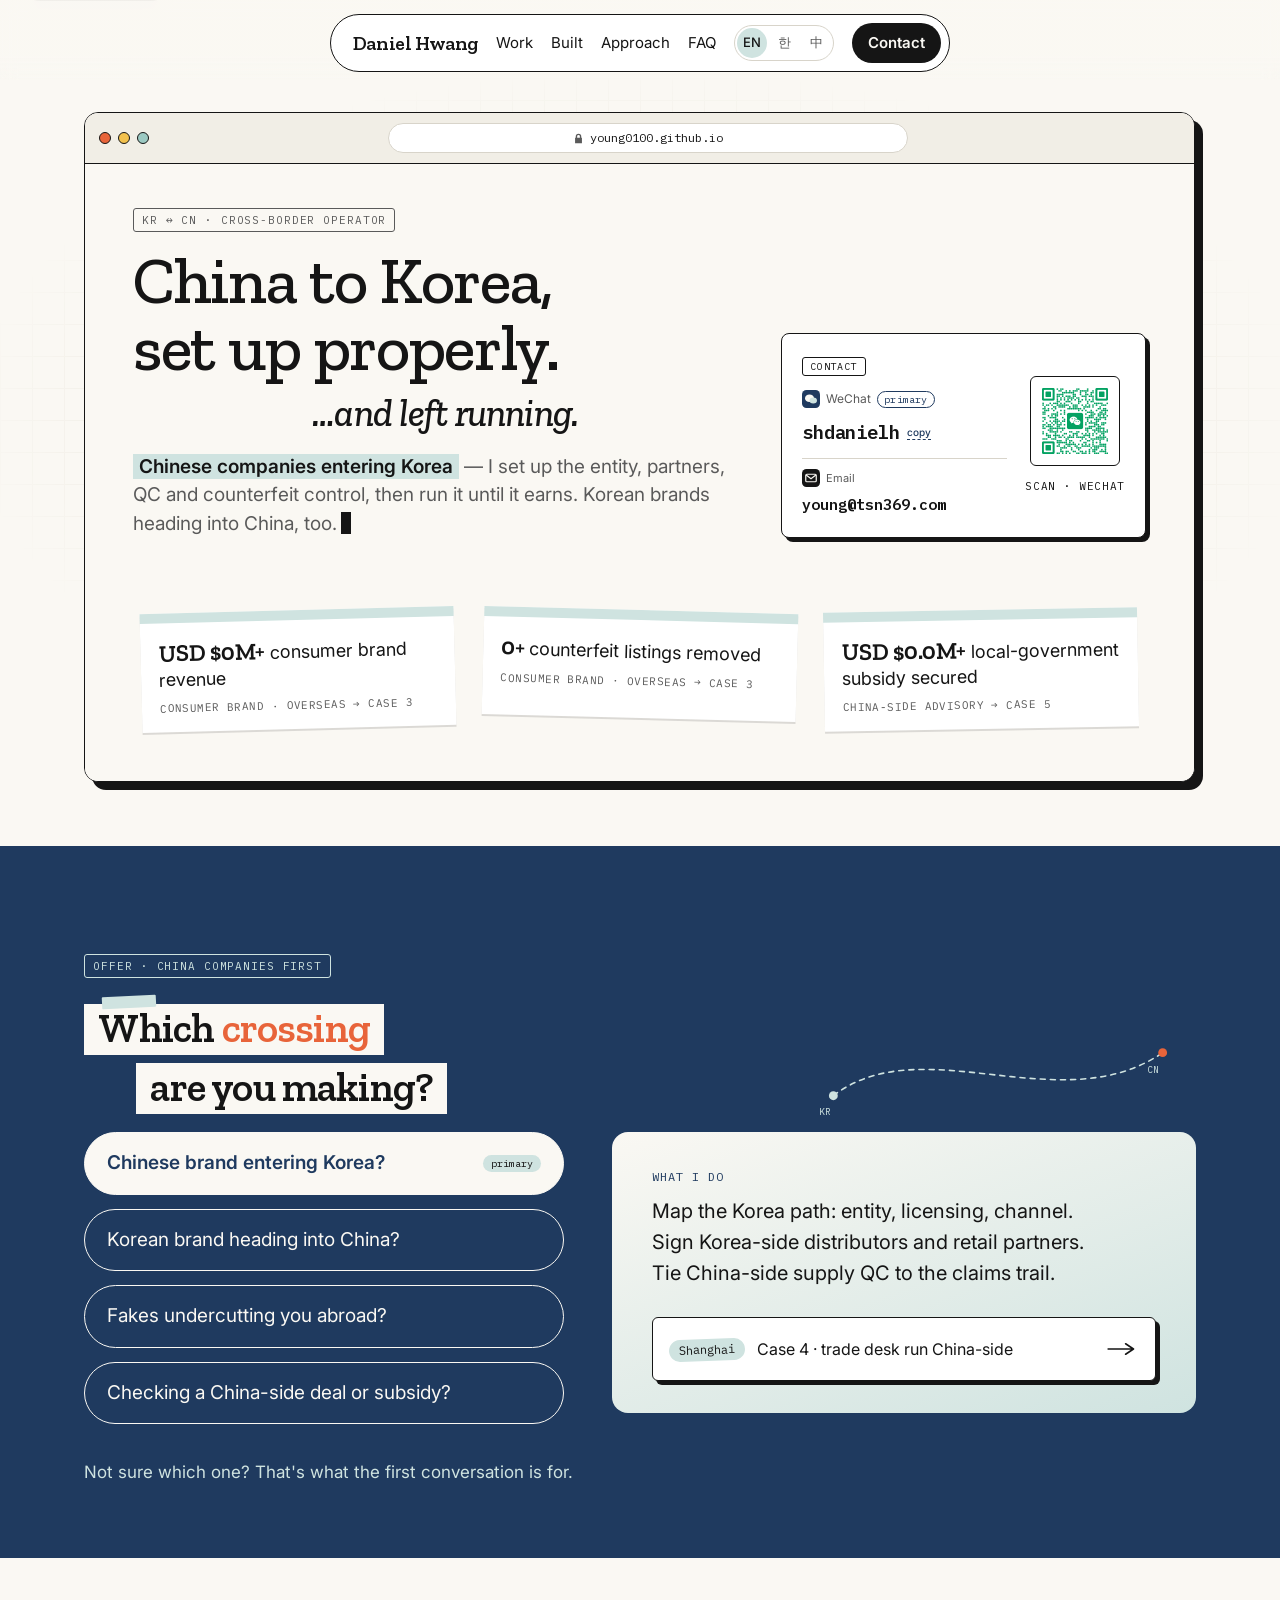
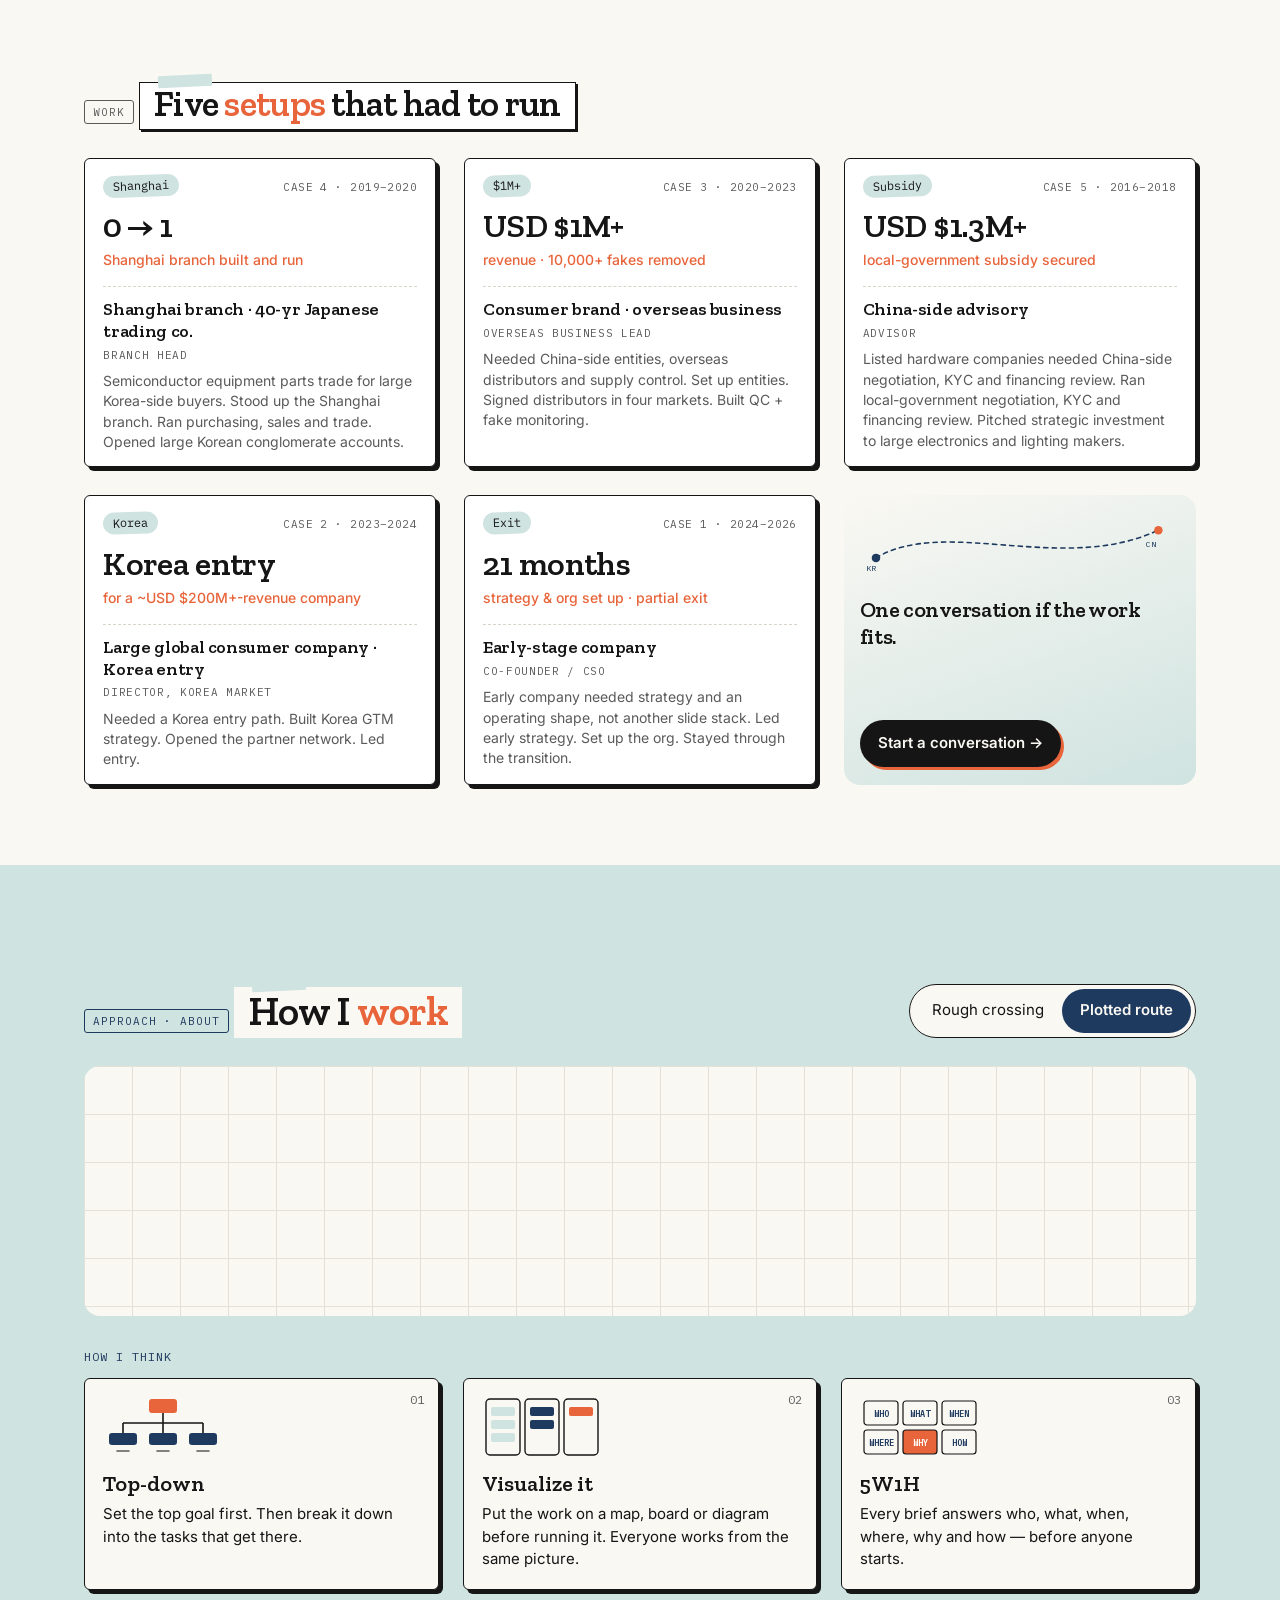
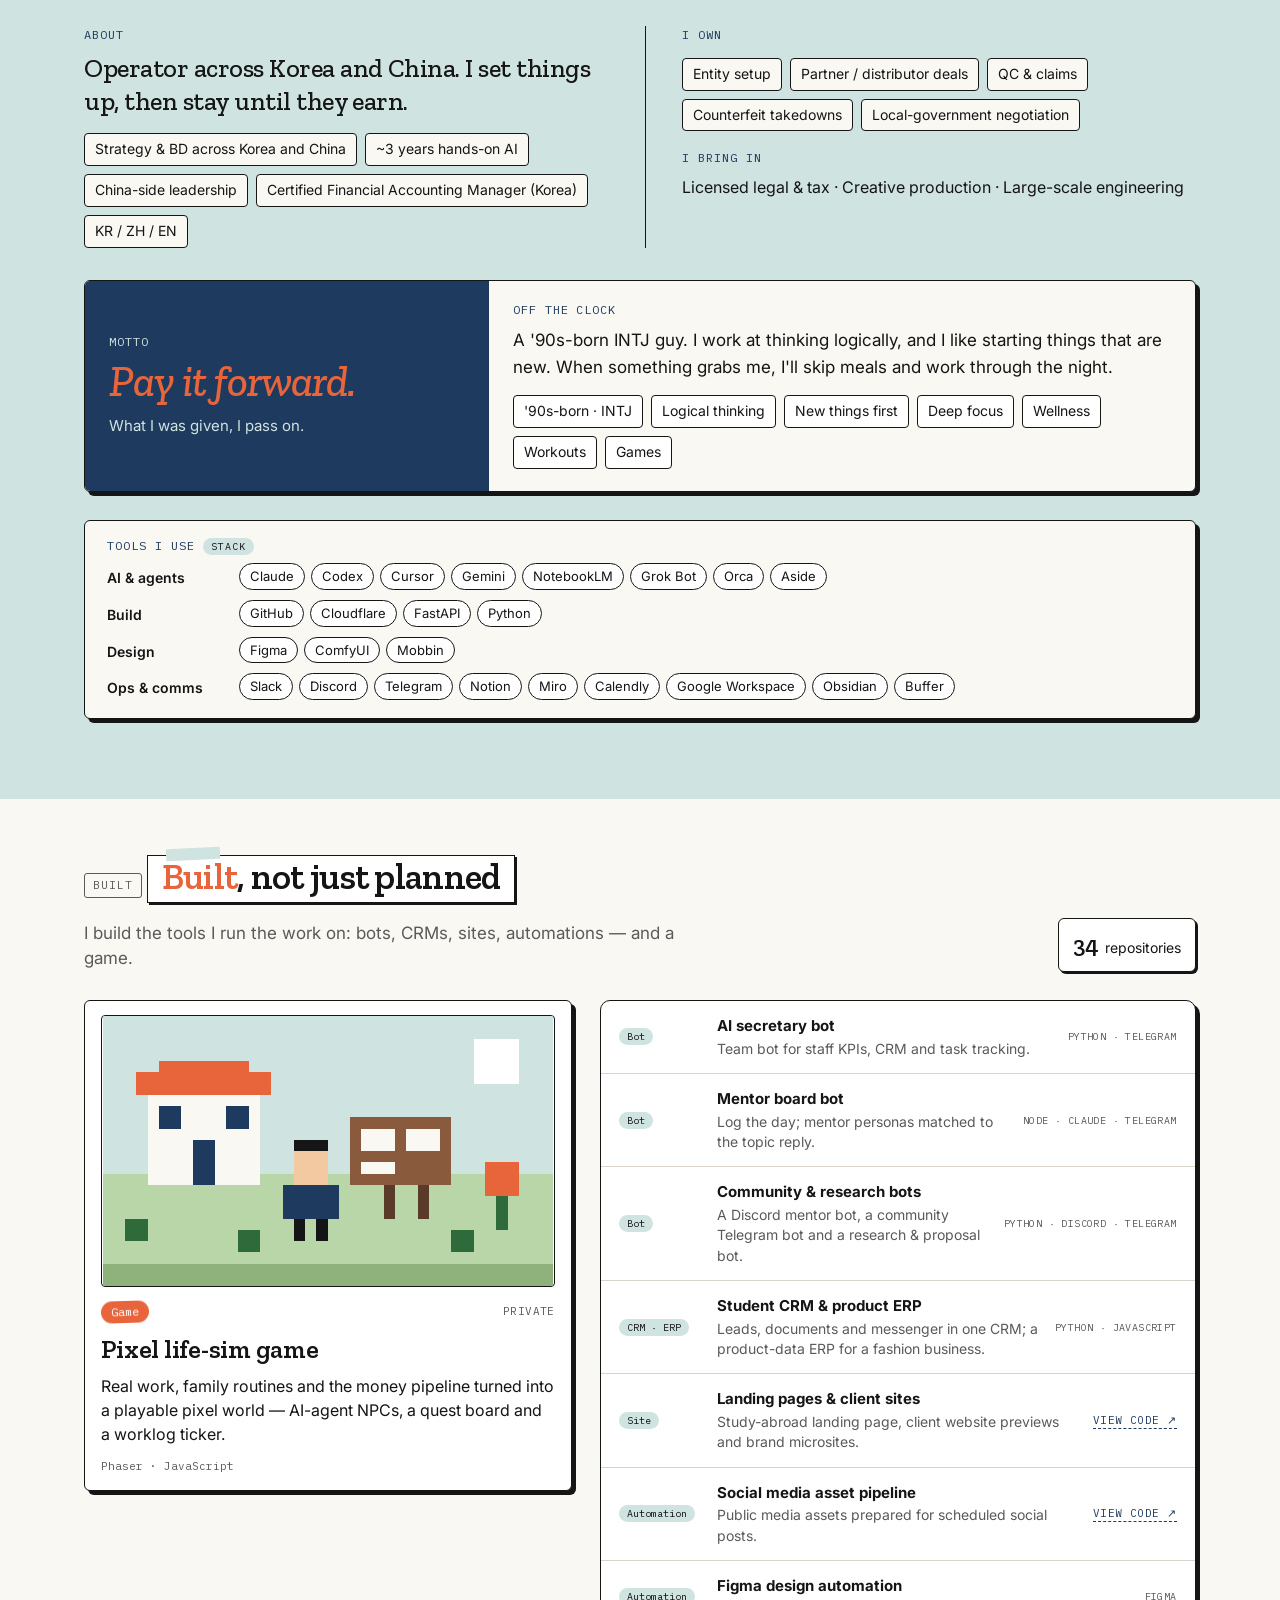
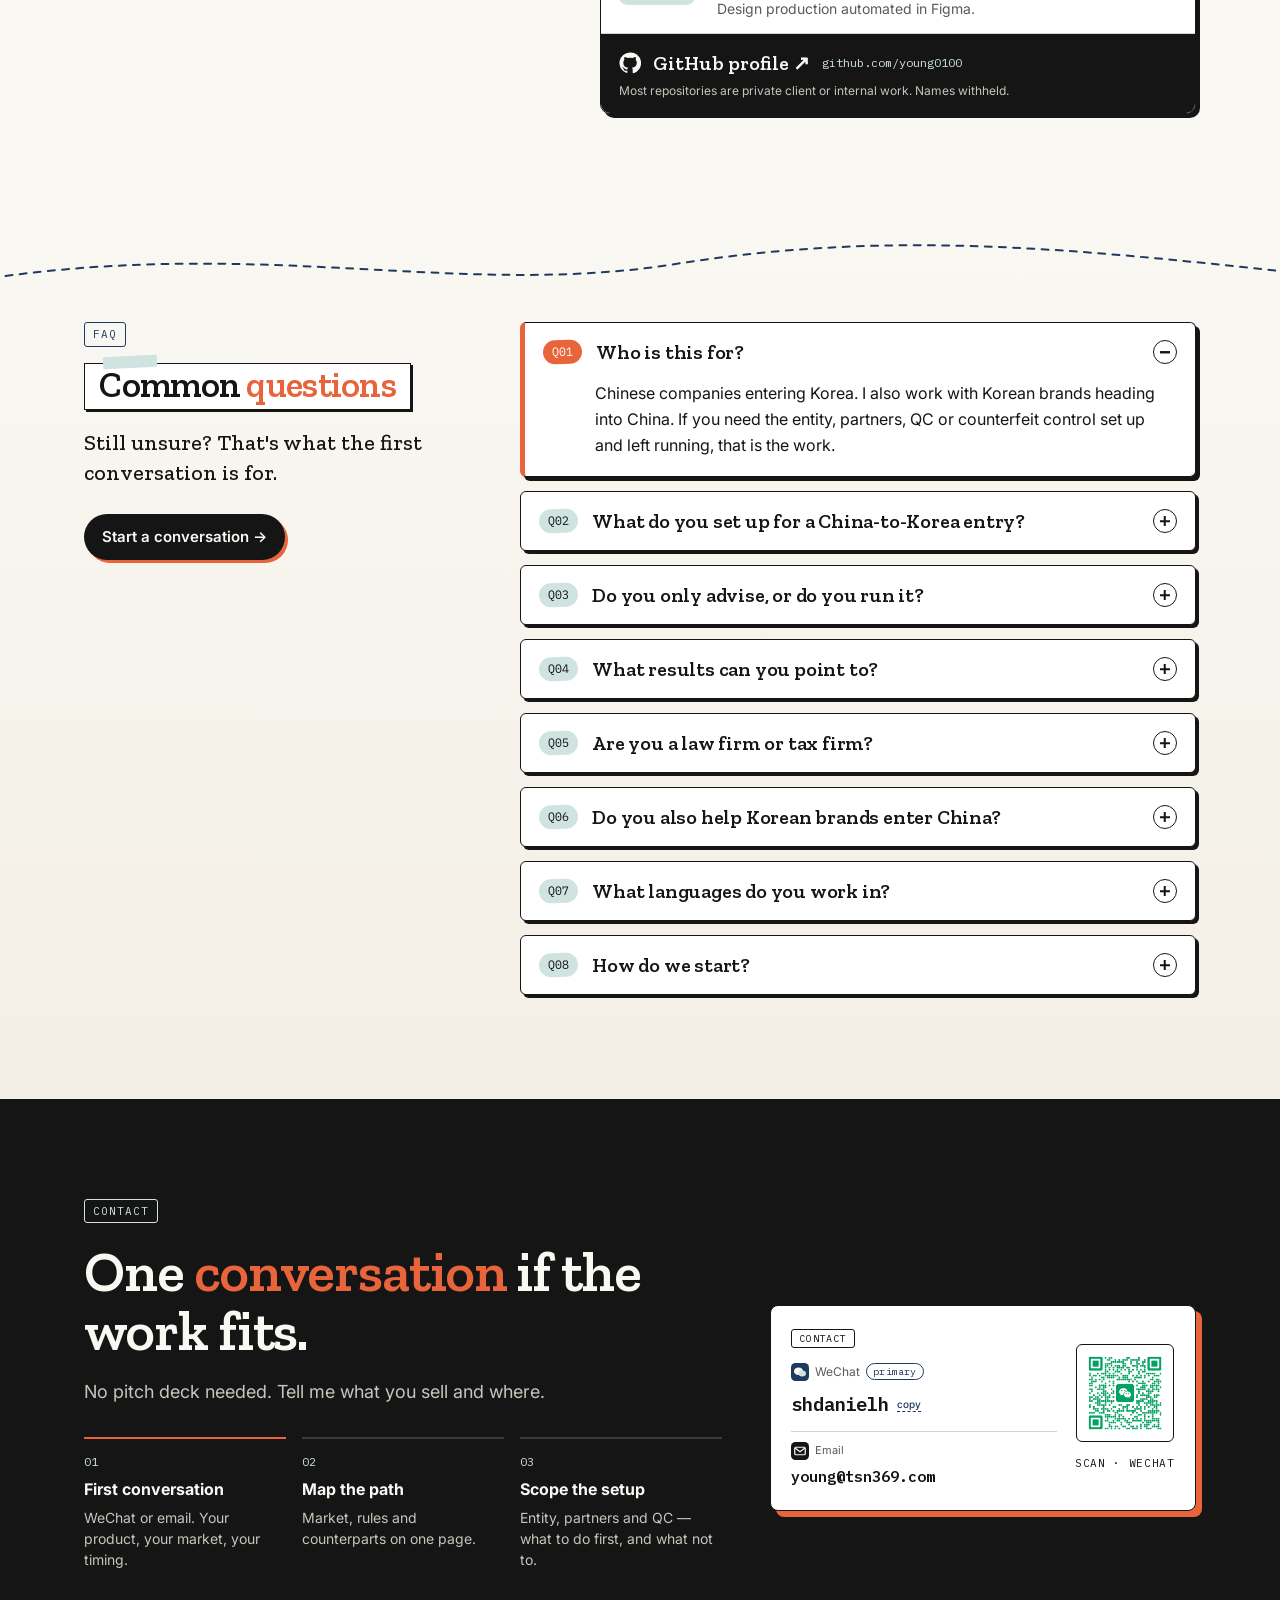
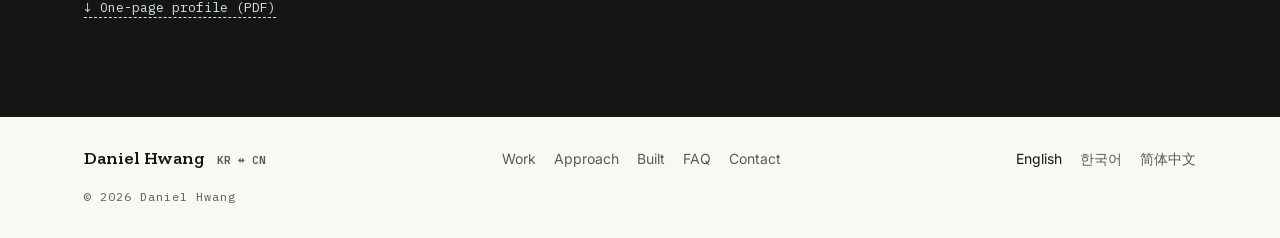
==== commit 20c5377e: "mirror: site build 2026-11-05" ====
--- a/index.html
+++ b/index.html
@@ -1 +1 @@
-<!DOCTYPE html><html lang="en"> <head><meta charset="utf-8"><meta name="viewport" content="width=device-width, initial-scale=1"><meta http-equiv="Content-Security-Policy" content="default-src 'self'; script-src 'self'; style-src 'self'; img-src 'self'; font-src 'self'; connect-src 'none'; object-src 'none'; base-uri 'self'; form-action 'none'; upgrade-insecure-requests"><meta name="referrer" content="no-referrer"><title>Daniel Hwang — China to Korea, set up properly.</title><meta name="description" content="Cross-border operator. I set up entities, partners, QC and counterfeit control for companies moving between China and Korea — run them until they earn."><meta name="robots" content="index, follow"><meta name="theme-color" content="#FAF8F3"><!-- Chinese dual-core browsers (360, QQ, Sogou): render with the modern engine; keep Baidu/UC mobile from transcoding the page. --><meta name="renderer" content="webkit"><meta http-equiv="Cache-Control" content="no-transform"><meta name="applicable-device" content="pc,mobile"><link rel="canonical" href="https://young0100.github.io/"><link rel="alternate" hreflang="en" href="https://young0100.github.io/"><link rel="alternate" hreflang="ko" href="https://young0100.github.io/ko/"><link rel="alternate" hreflang="zh-Hans" href="https://young0100.github.io/zh/"><link rel="alternate" hreflang="x-default" href="https://young0100.github.io/"><link rel="icon" href="/favicon.svg" type="image/svg+xml"><link rel="preload" href="/fonts/zilla-slab-500.woff2" as="font" type="font/woff2" crossorigin><link rel="preload" href="/fonts/inter-latin.woff2" as="font" type="font/woff2" crossorigin><meta property="og:title" content="Daniel Hwang — China to Korea, set up properly."><meta property="og:description" content="Cross-border operator. I set up entities, partners, QC and counterfeit control for companies moving between China and Korea — run them until they earn."><meta property="og:type" content="website"><meta property="og:locale" content="en_US"><meta property="og:url" content="https://young0100.github.io/"><meta property="og:image" content="https://young0100.github.io/og/og-en.png"><meta property="og:image:width" content="1200"><meta property="og:image:height" content="630"><meta name="twitter:card" content="summary_large_image"><meta name="twitter:title" content="Daniel Hwang — China to Korea, set up properly."><meta name="twitter:description" content="Cross-border operator. I set up entities, partners, QC and counterfeit control for companies moving between China and Korea — run them until they earn."><meta name="twitter:image" content="https://young0100.github.io/og/og-en.png"><script type="application/ld+json">{"@context":"https://schema.org","@type":"Person","name":"Daniel Hwang","jobTitle":"Cross-border operator","knowsLanguage":["ko","zh","en"],"url":"https://young0100.github.io/","sameAs":["https://github.com/young0100"]}</script><script type="application/ld+json">{"@context":"https://schema.org","@type":"FAQPage","inLanguage":"en","mainEntity":[{"@type":"Question","name":"Who is this for?","acceptedAnswer":{"@type":"Answer","text":"Chinese companies entering Korea. I also work with Korean brands heading into China. If you need the entity, partners, QC or counterfeit control set up and left running, that is the work."}},{"@type":"Question","name":"What do you set up for a China-to-Korea entry?","acceptedAnswer":{"@type":"Answer","text":"I map the Korea path (entity, licensing, channel), sign Korea-side distributors and retail partners, and tie China-side supply QC to the claims trail. When fakes are undercutting you abroad, I add counterfeit monitoring and takedowns."}},{"@type":"Question","name":"Do you only advise, or do you run it?","acceptedAnswer":{"@type":"Answer","text":"I set it up, then stay until it earns and can run without me. The sequence is map → set up → run and hand over."}},{"@type":"Question","name":"What results can you point to?","acceptedAnswer":{"@type":"Answer","text":"From past work (company names withheld): USD $1M+ consumer-brand overseas revenue; 10,000+ counterfeit listings removed; USD $1.3M+ local-government subsidy secured on China-side advisory; Korea entry strategy and local partner network for a ~USD $200M+-revenue global consumer company."}},{"@type":"Question","name":"Are you a law firm or tax firm?","acceptedAnswer":{"@type":"Answer","text":"No. I own entity setup, partner and distributor deals, QC and claims, counterfeit takedowns, and local-government negotiation. Licensed legal and tax are brought in when the work needs them."}},{"@type":"Question","name":"Do you also help Korean brands enter China?","acceptedAnswer":{"@type":"Answer","text":"Yes. Same operator model on the China side: entities, partners, QC, and counterfeit control, left running."}},{"@type":"Question","name":"What languages do you work in?","acceptedAnswer":{"@type":"Answer","text":"Korean, Chinese, and English."}},{"@type":"Question","name":"How do we start?","acceptedAnswer":{"@type":"Answer","text":"One conversation if the work fits. WeChat ID shdanielh, or email young@tsn369.com."}}]}</script><link rel="stylesheet" href="/_astro/index.C1BLdPhj.css"></head> <body>  <a class="skip" href="#top">Skip to content</a> <div class="nav-wrap"> <input class="nav-toggle" id="nav-toggle" type="checkbox"> <div class="nav-pill"> <a class="wordmark" href="#top">Daniel Hwang</a> <div class="nav-links" id="nav-links"> <a href="#work">Work</a> <a href="#built">Built</a> <a href="#approach">Approach</a> <a href="#faq">FAQ</a> </div> <nav class="lang" aria-label="Language"> <a href="/?lang=en" hreflang="en" lang="en" aria-current="page" title="English"> EN </a><a href="/ko/" hreflang="ko" lang="ko" title="한국어"> 한 </a><a href="/zh/" hreflang="zh-Hans" lang="zh-Hans" title="简体中文"> 中 </a> </nav> <a class="nav-cta" href="#contact">Contact</a> <label class="burger" for="nav-toggle"> <span class="sr">Open menu</span> <span></span> <span></span> <span></span> </label> </div> </div> <main> <section class="hero" id="top"> <div class="wrap"> <div class="bw"> <div class="bw-bar" aria-hidden="true"> <span class="bw-dots"><i></i><i></i><i></i></span> <span class="bw-url"> <svg viewBox="0 0 16 16" width="11" height="11"><path d="M4 7V5a4 4 0 0 1 8 0v2h1v8H3V7h1Zm2 0h4V5a2 2 0 1 0-4 0v2Z" fill="currentColor"></path></svg> <b>young0100.github.io</b> </span> </div> <div class="bw-body hero-grid"> <div class="hero-copy"> <p class="otag tag-muted"> KR ↔ CN<span class="tag-rest"> · Cross-border operator</span> </p> <h1>China to Korea,<br>set up properly.</h1> <p class="tail">…and left running.</p> <p class="lede"> <strong class="mark">Chinese companies entering Korea</strong> — I set up the entity, partners, QC and counterfeit control, then run it until it earns. Korean brands heading into China, too.<span class="caret" aria-hidden="true"></span> </p> </div> <div class="hero-contact"> <article class="contact-card qr-hero" id="contact" aria-label="Contact"> <div class="contact-main"> <p class="otag contact-tag">Contact</p> <div class="ch"> <p class="ch-label"> <svg class="ico" viewBox="0 0 24 24" width="18" height="18" aria-hidden="true"> <rect width="24" height="24" rx="6" fill="#1F3A5F"></rect> <ellipse cx="10" cy="11" rx="6" ry="5" fill="#FAF8F3"></ellipse> <ellipse cx="15" cy="14" rx="5" ry="4" fill="#CFE3E0"></ellipse> </svg> WeChat <span class="badge">primary</span> </p> <button class="wx-copy" type="button" data-copy="shdanielh"> <span class="wx-id">shdanielh</span> <span class="copy-word">copy</span> <span class="sr">WeChat ID</span> </button> </div> <div class="ch email-ch"> <p class="ch-label"> <svg class="ico" viewBox="0 0 24 24" width="18" height="18" aria-hidden="true"> <rect width="24" height="24" rx="6" fill="#151515"></rect> <rect x="5" y="7" width="14" height="10" rx="1.5" fill="none" stroke="#FAF8F3" stroke-width="1.6"></rect> <path d="M5.5 8 L12 13 L18.5 8" fill="none" stroke="#FAF8F3" stroke-width="1.6"></path> </svg> Email </p> <a class="email" href="mailto:young@tsn369.com">young@tsn369.com</a> </div> </div> <div class="qr-block"> <div class="qr-frame"> <picture> <source srcset="/contact/wechat-qr-shdanielh.webp" type="image/webp"> <img src="/contact/wechat-qr-shdanielh.jpg" width="640" height="640" alt="WeChat QR code for shdanielh"> </picture> </div> <p class="qr-cap">Scan · WeChat</p> </div> </article> </div> <ul class="chips"> <li> <a class="chip" href="#case-3"> <p class="chip-lead"><span>USD $1M+</span> consumer brand revenue</p> <p class="chip-meta">Consumer brand · overseas → Case 3</p> </a> </li><li> <a class="chip" href="#case-3"> <p class="chip-lead"><span>10,000+</span> counterfeit listings removed</p> <p class="chip-meta">Consumer brand · overseas → Case 3</p> </a> </li><li> <a class="chip" href="#case-5"> <p class="chip-lead"><span>USD $1.3M+</span> local-government subsidy secured</p> <p class="chip-meta">China-side advisory → Case 5</p> </a> </li> </ul> </div> </div> </div> </section> <section class="offer" id="offer"> <div class="wrap offer-grid"> <p class="otag offer-tag"> Offer · China<span class="tag-rest"> companies first</span> </p> <h2 class="offer-title"> <span class="tab">Which <span class="sig">crossing</span></span> <span class="tab tab-indent">are you making?</span> </h2> <svg class="route route-offer" viewBox="0 0 600 160" fill="none" aria-hidden="true"> <path d="M40 118 C 180 10, 400 160, 560 50" stroke="currentColor" stroke-width="2.5" stroke-dasharray="8 8" stroke-linecap="round"></path> <circle cx="40" cy="118" r="7" fill="currentColor"></circle> <circle cx="560" cy="50" r="7" class="dot-cn"></circle> <text x="18" y="148">KR</text> <text x="536" y="82">CN</text> </svg> <div class="pills"> <a class="qpill is-primary" href="#offer-panel"> <span>Chinese brand entering Korea?</span> <span class="sticker sticker-flat">primary</span> </a><a class="qpill" href="#case-4">Korean brand heading into China?</a><a class="qpill" href="#case-3">Fakes undercutting you abroad?</a><a class="qpill" href="#case-5">Checking a China-side deal or subsidy?</a> </div> <div class="sheet" id="offer-panel"> <p class="kicker">What I do</p> <p class="sheet-copy"> Map the Korea path: entity, licensing, channel.<br>Sign Korea-side distributors and retail partners.<br>Tie China-side supply QC to the claims trail.<br> </p> <a class="case-jump" href="#case-4"> <span class="sticker">Shanghai</span> <span class="case-jump-label">Case 4 · trade desk run China-side</span> <svg class="arrow" viewBox="0 0 36 16" width="32" height="14" aria-hidden="true"> <path d="M1 8 H28 M21 2 L30 8 L21 14" fill="none" stroke="currentColor" stroke-width="1.8" stroke-linecap="round" stroke-linejoin="round"></path> </svg> </a> </div> <p class="offer-foot">Not sure which one? That&#39;s what the first conversation is for.</p> </div> </section> <section class="work" id="work"> <div class="wrap"> <p class="otag tag-muted">Work</p> <h2 class="tab tab-frame work-title"> Five <span class="sig">setups</span><span class="title-rest"> that had to run</span> </h2> <div class="case-grid"> <article class="case" id="case-4"> <header class="case-top"> <span class="sticker">Shanghai</span> <p class="case-meta"> Case 4 · 2019–2020 </p> </header> <h3>Shanghai branch · 40-yr Japanese trading co.</h3> <p class="role">Branch head</p> <p class="problem">Semiconductor equipment parts trade for large Korea-side buyers.</p> <p class="did">Stood up the Shanghai branch. Ran purchasing, sales and trade. Opened large Korean conglomerate accounts.</p> <p class="outcome"> <b>Outcome</b> ·  Shanghai branch built from zero and run; new conglomerate accounts opened (names withheld). </p> </article><article class="case" id="case-3"> <header class="case-top"> <span class="sticker">$1M+</span> <p class="case-meta"> Case 3 · 2020–2023 </p> </header> <h3>Consumer brand · overseas business</h3> <p class="role">Overseas business lead</p> <p class="problem">Needed China-side entities, overseas distributors and supply control.</p> <p class="did">Set up entities. Signed distributors in four markets. Built QC + fake monitoring.</p> <p class="outcome"> <b>Outcome</b> · <strong>USD $1M+</strong> revenue · 10,000+ fakes removed. </p> </article><article class="case" id="case-5"> <header class="case-top"> <span class="sticker">Subsidy</span> <p class="case-meta"> Case 5 · 2016–2018 </p> </header> <h3>China-side advisory</h3> <p class="role">Advisor</p> <p class="problem">Listed hardware companies needed China-side negotiation, KYC and financing review.</p> <p class="did">Ran local-government negotiation, KYC and financing review. Pitched strategic investment to large electronics and lighting makers.</p> <p class="outcome"> <b>Outcome</b> · <strong>USD $1.3M+</strong> local-government subsidy secured. </p> </article><article class="case" id="case-2"> <header class="case-top"> <span class="sticker">Korea</span> <p class="case-meta"> Case 2 · 2023–2024 </p> </header> <h3>Large global consumer company · Korea entry</h3> <p class="role">Director, Korea market</p> <p class="problem">Needed a Korea entry path.</p> <p class="did">Built Korea GTM strategy. Opened the partner network. Led entry.</p> <p class="outcome"> <b>Outcome</b> ·  Korea entry strategy and local partner network delivered for a ~USD $200M+-revenue company. </p> </article><article class="case" id="case-1"> <header class="case-top"> <span class="sticker">Exit</span> <p class="case-meta"> Case 1 · 2024–2026 </p> </header> <h3>Early-stage company</h3> <p class="role">Co-founder / CSO</p> <p class="problem">Early company needed strategy and an operating shape, not another slide stack.</p> <p class="did">Led early strategy. Set up the org. Stayed through the transition.</p> <p class="outcome"> <b>Outcome</b> ·  Strategy and org set up in 21 months. Partial exit, equity retained. </p> </article> <aside class="cta-tile"> <svg class="route route-tile" viewBox="0 0 600 120" fill="none" aria-hidden="true"> <path d="M30 88 C 160 10, 380 120, 560 36" stroke="currentColor" stroke-width="3" stroke-dasharray="8 8" stroke-linecap="round"></path> <circle cx="30" cy="88" r="8" fill="currentColor"></circle> <circle cx="560" cy="36" r="8" class="dot-cn"></circle> <text x="12" y="112">KR</text> <text x="536" y="68">CN</text> </svg> <p class="cta-line">One conversation if the work fits.</p> <article class="contact-card qr-tile" aria-label="Contact"> <div class="contact-main"> <p class="otag contact-tag">Contact</p> <div class="ch"> <p class="ch-label"> <svg class="ico" viewBox="0 0 24 24" width="18" height="18" aria-hidden="true"> <rect width="24" height="24" rx="6" fill="#1F3A5F"></rect> <ellipse cx="10" cy="11" rx="6" ry="5" fill="#FAF8F3"></ellipse> <ellipse cx="15" cy="14" rx="5" ry="4" fill="#CFE3E0"></ellipse> </svg> WeChat <span class="badge">primary</span> </p> <button class="wx-copy" type="button" data-copy="shdanielh"> <span class="wx-id">shdanielh</span> <span class="copy-word">copy</span> <span class="sr">WeChat ID</span> </button> </div> <div class="ch email-ch"> <p class="ch-label"> <svg class="ico" viewBox="0 0 24 24" width="18" height="18" aria-hidden="true"> <rect width="24" height="24" rx="6" fill="#151515"></rect> <rect x="5" y="7" width="14" height="10" rx="1.5" fill="none" stroke="#FAF8F3" stroke-width="1.6"></rect> <path d="M5.5 8 L12 13 L18.5 8" fill="none" stroke="#FAF8F3" stroke-width="1.6"></path> </svg> Email </p> <a class="email" href="mailto:young@tsn369.com">young@tsn369.com</a> </div> </div> <div class="qr-block"> <div class="qr-frame"> <picture> <source srcset="/contact/wechat-qr-shdanielh.webp" type="image/webp"> <img src="/contact/wechat-qr-shdanielh.jpg" width="640" height="640" alt="WeChat QR code for shdanielh" loading="lazy"> </picture> </div> <p class="qr-cap">Scan · WeChat</p> </div> </article> </aside> </div> </div> </section> <section class="built" id="built"> <div class="wrap"> <div class="built-head"> <div> <p class="otag tag-muted">Built</p> <h2 class="tab tab-frame built-title"><span class="sig">Built</span>, not just planned</h2> <p class="built-lede">I build the tools I run the work on: bots, CRMs, sites, automations — and a game.</p> </div> <ul class="built-stats"> <li><strong>34</strong> repositories</li> </ul> </div> <div class="proj-grid"> <article class="proj proj-game proj-feature"> <svg class="proj-art" viewBox="0 0 40 24" shape-rendering="crispEdges" aria-hidden="true"> <rect x="0" y="0" width="40" height="14" fill="#CFE3E0"></rect><rect x="0" y="14" width="40" height="8" fill="#B9D6A8"></rect><rect x="0" y="22" width="40" height="2" fill="#8FB27C"></rect><rect x="4" y="7" width="10" height="8" fill="#FAF8F3"></rect><rect x="3" y="5" width="12" height="2" fill="#E8643A"></rect><rect x="5" y="4" width="8" height="1" fill="#E8643A"></rect><rect x="8" y="11" width="2" height="4" fill="#1F3A5F"></rect><rect x="5" y="8" width="2" height="2" fill="#1F3A5F"></rect><rect x="11" y="8" width="2" height="2" fill="#1F3A5F"></rect><rect x="22" y="9" width="9" height="6" fill="#8A5A3C"></rect><rect x="23" y="10" width="3" height="2" fill="#FAF8F3"></rect><rect x="27" y="10" width="3" height="2" fill="#FAF8F3"></rect><rect x="23" y="13" width="3" height="1" fill="#FAF8F3"></rect><rect x="25" y="15" width="1" height="3" fill="#5A3A28"></rect><rect x="28" y="15" width="1" height="3" fill="#5A3A28"></rect><rect x="34" y="13" width="3" height="3" fill="#E8643A"></rect><rect x="35" y="16" width="1" height="3" fill="#2F6B3A"></rect><rect x="33" y="2" width="4" height="4" fill="#FFFFFF"></rect><rect x="2" y="18" width="2" height="2" fill="#2F6B3A"></rect><rect x="12" y="19" width="2" height="2" fill="#2F6B3A"></rect><rect x="31" y="19" width="2" height="2" fill="#2F6B3A"></rect> <g class="px-walker"> <rect x="17" y="12" width="3" height="3" fill="#F2C9A0"></rect><rect x="17" y="11" width="3" height="1" fill="#151515"></rect><rect x="16" y="15" width="5" height="3" fill="#1F3A5F"></rect><rect x="17" y="18" width="1" height="2" fill="#151515"></rect><rect x="19" y="18" width="1" height="2" fill="#151515"></rect> </g> </svg> <header class="proj-top"> <span class="sticker">Game</span> <span class="proj-private">private</span> </header> <h3>Pixel life-sim game</h3> <p class="proj-line">Real work, family routines and the money pipeline turned into a playable pixel world — AI-agent NPCs, a quest board and a worklog ticker.</p> <p class="proj-stack">Phaser · JavaScript</p> </article><article class="proj proj-bot">  <header class="proj-top"> <span class="sticker">Bot</span> <span class="proj-private">private</span> </header> <h3>AI secretary bot</h3> <p class="proj-line">Team bot for staff KPIs, CRM and task tracking.</p> <p class="proj-stack">Python · Telegram</p> </article><article class="proj proj-bot">  <header class="proj-top"> <span class="sticker">Bot</span> <span class="proj-private">private</span> </header> <h3>Mentor board bot</h3> <p class="proj-line">Log the day; mentor personas matched to the topic reply.</p> <p class="proj-stack">Node · Claude · Telegram</p> </article><article class="proj proj-bot">  <header class="proj-top"> <span class="sticker">Bot</span> <span class="proj-private">private</span> </header> <h3>Community &amp; research bots</h3> <p class="proj-line">A Discord mentor bot, a community Telegram bot and a research &amp; proposal bot.</p> <p class="proj-stack">Python · Discord · Telegram</p> </article><article class="proj proj-crm">  <header class="proj-top"> <span class="sticker">CRM · ERP</span> <span class="proj-private">private</span> </header> <h3>Student CRM &amp; product ERP</h3> <p class="proj-line">Leads, documents and messenger in one CRM; a product-data ERP for a fashion business.</p> <p class="proj-stack">Python · JavaScript</p> </article><article class="proj proj-site">  <header class="proj-top"> <span class="sticker">Site</span> <a class="proj-link" href="https://github.com/young0100/mingalar-edu" rel="noopener" target="_blank">View code ↗</a> </header> <h3>Landing pages &amp; client sites</h3> <p class="proj-line">Study-abroad landing page, client website previews and brand microsites.</p> <p class="proj-stack">HTML · TypeScript · Vite</p> </article><article class="proj proj-auto">  <header class="proj-top"> <span class="sticker">Automation</span> <a class="proj-link" href="https://github.com/young0100/otk-media" rel="noopener" target="_blank">View code ↗</a> </header> <h3>Social media asset pipeline</h3> <p class="proj-line">Public media assets prepared for scheduled social posts.</p> <p class="proj-stack">GitHub · Buffer</p> </article><article class="proj proj-auto">  <header class="proj-top"> <span class="sticker">Automation</span> <span class="proj-private">private</span> </header> <h3>Figma design automation</h3> <p class="proj-line">Design production automated in Figma.</p> <p class="proj-stack">Figma</p> </article> <a class="proj proj-profile" href="https://github.com/young0100" rel="noopener" target="_blank"> <svg viewBox="0 0 24 24" width="28" height="28" aria-hidden="true"> <path fill="currentColor" d="M12 .5a11.5 11.5 0 0 0-3.64 22.41c.58.1.79-.25.79-.56v-2c-3.2.7-3.88-1.37-3.88-1.37-.53-1.33-1.28-1.69-1.28-1.69-1.05-.71.08-.7.08-.7 1.16.08 1.77 1.19 1.77 1.19 1.03 1.77 2.7 1.26 3.36.96.1-.75.4-1.26.73-1.55-2.55-.29-5.24-1.28-5.24-5.68 0-1.26.45-2.28 1.19-3.09-.12-.29-.52-1.46.11-3.05 0 0 .97-.31 3.17 1.18a11 11 0 0 1 5.77 0c2.2-1.49 3.17-1.18 3.17-1.18.63 1.59.23 2.76.11 3.05.74.81 1.19 1.83 1.19 3.09 0 4.41-2.69 5.38-5.26 5.67.41.36.78 1.06.78 2.14v3.17c0 .31.21.67.8.56A11.5 11.5 0 0 0 12 .5Z"></path> </svg> <span class="proj-profile-label">GitHub profile ↗</span> <span class="proj-profile-handle">github.com/young0100</span> <span class="proj-note">Most repositories are private client or internal work. Names withheld.</span> </a> </div> </div> </section> <section class="approach" id="approach"> <div class="wrap"> <div class="approach-head"> <div> <p class="otag approach-tag">Approach · About</p> <h2 class="tab">How I <span class="sig">work</span></h2> </div> <fieldset class="seg"> <legend class="sr">Route</legend> <input type="radio" name="route" id="route-rough" value="rough"> <label for="route-rough">Rough crossing</label> <input type="radio" name="route" id="route-plotted" value="plotted" checked> <label for="route-plotted">Plotted route</label> </fieldset> </div> <p id="route-status" class="sr">Plotted route</p> <div class="map" id="route-map"> <svg class="route-plotted" viewBox="0 0 1248 230" fill="none" aria-hidden="true"> <path d="M120 160 C 300 60, 420 200, 620 120 S 940 40, 1120 100" stroke="#1F3A5F" stroke-width="3" stroke-dasharray="10 8" stroke-linecap="round"></path> <circle cx="120" cy="160" r="12" fill="#1F3A5F"></circle> <circle cx="620" cy="120" r="12" fill="#1F3A5F"></circle> <circle cx="1120" cy="100" r="12" fill="#E8643A"></circle> </svg> <svg class="route-rough" viewBox="0 0 1248 230" fill="none" aria-hidden="true"> <path d="M120 160 C 40 40, 280 230, 300 90 S 250 20, 460 170 S 520 40, 620 120 S 700 230, 860 60 S 980 10, 1120 100" stroke="#1F3A5F" stroke-width="3" stroke-dasharray="4 7" stroke-linecap="round"></path> <circle cx="120" cy="160" r="12" fill="#1F3A5F"></circle> <circle cx="620" cy="120" r="12" fill="#1F3A5F"></circle> <circle cx="1120" cy="100" r="12" fill="#E8643A"></circle> </svg> <ol class="steps"> <li><b>1 · Map</b> <span>market, rules, counterparts</span></li><li><b>2 · Set up</b> <span>entity, partners, QC</span></li><li><b>3 · Run &amp; hand over</b> <span>until it runs without me</span></li> </ol> </div> <div class="think"> <p class="kicker think-kicker">How I think</p> <ol class="think-grid"> <li class="think-card"> <span class="think-n">01</span> <svg class="think-ico" viewBox="0 0 120 64" fill="none" aria-hidden="true"> <rect x="46" y="4" width="28" height="14" rx="3" fill="#E8643A"></rect> <path d="M60 18 V28 M20 28 H100 M20 28 V38 M60 28 V38 M100 28 V38" stroke="#151515" stroke-width="1.6"></path> <rect x="6" y="38" width="28" height="12" rx="3" fill="#1F3A5F"></rect> <rect x="46" y="38" width="28" height="12" rx="3" fill="#1F3A5F"></rect> <rect x="86" y="38" width="28" height="12" rx="3" fill="#1F3A5F"></rect> <path d="M14 56 H26 M54 56 H66 M94 56 H106" stroke="#5A5A5A" stroke-width="1.6" stroke-linecap="round"></path> </svg> <h3>Top-down</h3> <p>Set the top goal first. Then break it down into the tasks that get there.</p> </li> <li class="think-card"> <span class="think-n">02</span> <svg class="think-ico" viewBox="0 0 120 64" fill="none" aria-hidden="true"> <rect x="4" y="4" width="34" height="56" rx="4" stroke="#151515" stroke-width="1.4"></rect> <rect x="43" y="4" width="34" height="56" rx="4" stroke="#151515" stroke-width="1.4"></rect> <rect x="82" y="4" width="34" height="56" rx="4" stroke="#151515" stroke-width="1.4"></rect> <rect x="9" y="12" width="24" height="9" rx="2" fill="#CFE3E0"></rect> <rect x="9" y="25" width="24" height="9" rx="2" fill="#CFE3E0"></rect> <rect x="9" y="38" width="24" height="9" rx="2" fill="#CFE3E0"></rect> <rect x="48" y="12" width="24" height="9" rx="2" fill="#1F3A5F"></rect> <rect x="48" y="25" width="24" height="9" rx="2" fill="#1F3A5F"></rect> <rect x="87" y="12" width="24" height="9" rx="2" fill="#E8643A"></rect> </svg> <h3>Visualize it</h3> <p>Put the work on a map, board or diagram before running it. Everyone works from the same picture.</p> </li> <li class="think-card"> <span class="think-n">03</span> <svg class="think-ico" viewBox="0 0 120 64" fill="none" aria-hidden="true"> <g> <rect x="4" y="6" width="34" height="24" rx="3" fill="#FAF8F3" stroke="#151515" stroke-width="1.2"></rect> <text x="21" y="22" text-anchor="middle" font-size="8.5" font-family="IBM Plex Mono, monospace" font-weight="600" fill="#1F3A5F">WHO</text> </g><g> <rect x="43" y="6" width="34" height="24" rx="3" fill="#FAF8F3" stroke="#151515" stroke-width="1.2"></rect> <text x="60" y="22" text-anchor="middle" font-size="8.5" font-family="IBM Plex Mono, monospace" font-weight="600" fill="#1F3A5F">WHAT</text> </g><g> <rect x="82" y="6" width="34" height="24" rx="3" fill="#FAF8F3" stroke="#151515" stroke-width="1.2"></rect> <text x="99" y="22" text-anchor="middle" font-size="8.5" font-family="IBM Plex Mono, monospace" font-weight="600" fill="#1F3A5F">WHEN</text> </g><g> <rect x="4" y="35" width="34" height="24" rx="3" fill="#FAF8F3" stroke="#151515" stroke-width="1.2"></rect> <text x="21" y="51" text-anchor="middle" font-size="8.5" font-family="IBM Plex Mono, monospace" font-weight="600" fill="#1F3A5F">WHERE</text> </g><g> <rect x="43" y="35" width="34" height="24" rx="3" fill="#E8643A" stroke="#151515" stroke-width="1.2"></rect> <text x="60" y="51" text-anchor="middle" font-size="8.5" font-family="IBM Plex Mono, monospace" font-weight="600" fill="#FFFFFF">WHY</text> </g><g> <rect x="82" y="35" width="34" height="24" rx="3" fill="#FAF8F3" stroke="#151515" stroke-width="1.2"></rect> <text x="99" y="51" text-anchor="middle" font-size="8.5" font-family="IBM Plex Mono, monospace" font-weight="600" fill="#1F3A5F">HOW</text> </g> </svg> <h3>5W1H</h3> <p>Every brief answers who, what, when, where, why and how — before anyone starts.</p> </li> </ol> </div> <div class="about-grid"> <div id="about"> <p class="kicker">About</p> <p class="about-line">Operator across Korea and China. I set things up, then stay until they earn.</p> <ul class="tags"> <li>Strategy &amp; BD across Korea and China</li><li>~3 years hands-on AI</li><li>China-side leadership</li><li>Certified Financial Accounting Manager (Korea)</li><li>KR / ZH / EN</li> </ul> </div> <div class="own"> <p class="kicker">I own</p> <ul class="tags"> <li>Entity setup</li><li>Partner / distributor deals</li><li>QC &amp; claims</li><li>Counterfeit takedowns</li><li>Local-government negotiation</li> </ul> <p class="kicker bring">I bring in</p> <p class="bring-line">Licensed legal &amp; tax · Creative production · Large-scale engineering</p> </div> </div> <div class="personal"> <div class="motto"> <p class="kicker">Motto</p> <p class="motto-line">Pay it forward.</p> <p class="motto-sub">What I was given, I pass on.</p> </div> <div class="personal-body"> <p class="kicker">Off the clock</p> <p class="personal-line">A &#39;90s-born INTJ guy. I work at thinking logically, and I like starting things that are new. When something grabs me, I&#39;ll skip meals and work through the night.</p> <ul class="tags personal-tags"> <li>&#39;90s-born · INTJ</li><li>Logical thinking</li><li>New things first</li><li>Deep focus</li><li>Wellness</li><li>Workouts</li><li>Games</li> </ul> </div> </div> <div class="approach-bottom"> <div class="tools"> <p class="kicker">Tools I use <span class="sticker sticker-flat">stack</span></p> <dl class="tool-groups"> <div class="tool-row"> <dt>AI &amp; agents</dt> <dd> <ul class="tool-chips"> <li>Claude</li><li>Codex</li><li>Cursor</li><li>Gemini</li><li>NotebookLM</li><li>Grok Bot</li><li>Orca</li><li>Aside</li> </ul> </dd> </div><div class="tool-row"> <dt>Build</dt> <dd> <ul class="tool-chips"> <li>GitHub</li><li>Cloudflare</li><li>FastAPI</li><li>Python</li> </ul> </dd> </div><div class="tool-row"> <dt>Design</dt> <dd> <ul class="tool-chips"> <li>Figma</li><li>ComfyUI</li><li>Mobbin</li> </ul> </dd> </div><div class="tool-row"> <dt>Ops &amp; comms</dt> <dd> <ul class="tool-chips"> <li>Slack</li><li>Discord</li><li>Telegram</li><li>Notion</li><li>Miro</li><li>Calendly</li><li>Google Workspace</li><li>Obsidian</li><li>Buffer</li> </ul> </dd> </div> </dl> </div> <article class="contact-card qr-approach" aria-label="Contact"> <div class="contact-main"> <p class="otag contact-tag">Contact</p> <div class="ch"> <p class="ch-label"> <svg class="ico" viewBox="0 0 24 24" width="18" height="18" aria-hidden="true"> <rect width="24" height="24" rx="6" fill="#1F3A5F"></rect> <ellipse cx="10" cy="11" rx="6" ry="5" fill="#FAF8F3"></ellipse> <ellipse cx="15" cy="14" rx="5" ry="4" fill="#CFE3E0"></ellipse> </svg> WeChat <span class="badge">primary</span> </p> <button class="wx-copy" type="button" data-copy="shdanielh"> <span class="wx-id">shdanielh</span> <span class="copy-word">copy</span> <span class="sr">WeChat ID</span> </button> </div> <div class="ch email-ch"> <p class="ch-label"> <svg class="ico" viewBox="0 0 24 24" width="18" height="18" aria-hidden="true"> <rect width="24" height="24" rx="6" fill="#151515"></rect> <rect x="5" y="7" width="14" height="10" rx="1.5" fill="none" stroke="#FAF8F3" stroke-width="1.6"></rect> <path d="M5.5 8 L12 13 L18.5 8" fill="none" stroke="#FAF8F3" stroke-width="1.6"></path> </svg> Email </p> <a class="email" href="mailto:young@tsn369.com">young@tsn369.com</a> </div> </div> <div class="qr-block"> <div class="qr-frame"> <picture> <source srcset="/contact/wechat-qr-shdanielh.webp" type="image/webp"> <img src="/contact/wechat-qr-shdanielh.jpg" width="640" height="640" alt="WeChat QR code for shdanielh" loading="lazy"> </picture> </div> <p class="qr-cap">Scan · WeChat</p> </div> </article> </div> </div> </section> <section class="faq" id="faq"> <svg class="faq-route" viewBox="0 0 1440 60" preserveAspectRatio="none" fill="none" aria-hidden="true"> <path d="M-10 40 C 300 0, 520 60, 760 26 S 1200 10, 1450 34" stroke="#1F3A5F" stroke-width="2" stroke-dasharray="8 8" stroke-linecap="round"></path> </svg> <div class="wrap faq-grid"> <div class="faq-intro"> <p class="otag faq-tag">FAQ</p> <h2 class="tab tab-frame faq-title">Common <span class="sig">questions</span></h2> <p class="faq-lead">Still unsure? That&#39;s what the first conversation is for.</p> <article class="contact-card qr-faq" aria-label="Contact"> <div class="contact-main"> <p class="otag contact-tag">Contact</p> <div class="ch"> <p class="ch-label"> <svg class="ico" viewBox="0 0 24 24" width="18" height="18" aria-hidden="true"> <rect width="24" height="24" rx="6" fill="#1F3A5F"></rect> <ellipse cx="10" cy="11" rx="6" ry="5" fill="#FAF8F3"></ellipse> <ellipse cx="15" cy="14" rx="5" ry="4" fill="#CFE3E0"></ellipse> </svg> WeChat <span class="badge">primary</span> </p> <button class="wx-copy" type="button" data-copy="shdanielh"> <span class="wx-id">shdanielh</span> <span class="copy-word">copy</span> <span class="sr">WeChat ID</span> </button> </div> <div class="ch email-ch"> <p class="ch-label"> <svg class="ico" viewBox="0 0 24 24" width="18" height="18" aria-hidden="true"> <rect width="24" height="24" rx="6" fill="#151515"></rect> <rect x="5" y="7" width="14" height="10" rx="1.5" fill="none" stroke="#FAF8F3" stroke-width="1.6"></rect> <path d="M5.5 8 L12 13 L18.5 8" fill="none" stroke="#FAF8F3" stroke-width="1.6"></path> </svg> Email </p> <a class="email" href="mailto:young@tsn369.com">young@tsn369.com</a> </div> </div> <div class="qr-block"> <div class="qr-frame"> <picture> <source srcset="/contact/wechat-qr-shdanielh.webp" type="image/webp"> <img src="/contact/wechat-qr-shdanielh.jpg" width="640" height="640" alt="WeChat QR code for shdanielh" loading="lazy"> </picture> </div> <p class="qr-cap">Scan · WeChat</p> </div> </article> </div> <div class="faq-list"> <details class="faq-item" open> <summary> <span class="faq-n">Q01</span> <h3>Who is this for?</h3> <span class="faq-plus" aria-hidden="true"></span> </summary> <p>Chinese companies entering Korea. I also work with Korean brands heading into China. If you need the entity, partners, QC or counterfeit control set up and left running, that is the work.</p> </details><details class="faq-item"> <summary> <span class="faq-n">Q02</span> <h3>What do you set up for a China-to-Korea entry?</h3> <span class="faq-plus" aria-hidden="true"></span> </summary> <p>I map the Korea path (entity, licensing, channel), sign Korea-side distributors and retail partners, and tie China-side supply QC to the claims trail. When fakes are undercutting you abroad, I add counterfeit monitoring and takedowns.</p> </details><details class="faq-item"> <summary> <span class="faq-n">Q03</span> <h3>Do you only advise, or do you run it?</h3> <span class="faq-plus" aria-hidden="true"></span> </summary> <p>I set it up, then stay until it earns and can run without me. The sequence is map → set up → run and hand over.</p> </details><details class="faq-item"> <summary> <span class="faq-n">Q04</span> <h3>What results can you point to?</h3> <span class="faq-plus" aria-hidden="true"></span> </summary> <p>From past work (company names withheld): USD $1M+ consumer-brand overseas revenue; 10,000+ counterfeit listings removed; USD $1.3M+ local-government subsidy secured on China-side advisory; Korea entry strategy and local partner network for a ~USD $200M+-revenue global consumer company.</p> </details><details class="faq-item"> <summary> <span class="faq-n">Q05</span> <h3>Are you a law firm or tax firm?</h3> <span class="faq-plus" aria-hidden="true"></span> </summary> <p>No. I own entity setup, partner and distributor deals, QC and claims, counterfeit takedowns, and local-government negotiation. Licensed legal and tax are brought in when the work needs them.</p> </details><details class="faq-item"> <summary> <span class="faq-n">Q06</span> <h3>Do you also help Korean brands enter China?</h3> <span class="faq-plus" aria-hidden="true"></span> </summary> <p>Yes. Same operator model on the China side: entities, partners, QC, and counterfeit control, left running.</p> </details><details class="faq-item"> <summary> <span class="faq-n">Q07</span> <h3>What languages do you work in?</h3> <span class="faq-plus" aria-hidden="true"></span> </summary> <p>Korean, Chinese, and English.</p> </details><details class="faq-item"> <summary> <span class="faq-n">Q08</span> <h3>How do we start?</h3> <span class="faq-plus" aria-hidden="true"></span> </summary> <p>One conversation if the work fits. WeChat ID shdanielh, or email young@tsn369.com.</p> </details> </div> </div> </section> </main> <footer class="footer"> <p>© 2026</p>  </footer> <div id="toast" class="toast" role="status" aria-live="polite" data-ok="Copied" data-sel="Select and copy" hidden></div>  <script src="/ui.js" defer></script> </body> </html>+<!DOCTYPE html><html lang="en"> <head><meta charset="utf-8"><meta name="viewport" content="width=device-width, initial-scale=1"><meta http-equiv="Content-Security-Policy" content="default-src 'self'; script-src 'self'; style-src 'self'; img-src 'self'; font-src 'self'; connect-src 'none'; object-src 'none'; base-uri 'self'; form-action 'none'; upgrade-insecure-requests"><meta name="referrer" content="no-referrer"><title>Daniel Hwang — China to Korea, set up properly.</title><meta name="description" content="Cross-border operator. I set up entities, partners, QC and counterfeit control for companies moving between China and Korea — run them until they earn."><meta name="robots" content="index, follow"><meta name="theme-color" content="#FAF8F3"><!-- Chinese dual-core browsers (360, QQ, Sogou): render with the modern engine; keep Baidu/UC mobile from transcoding the page. --><meta name="renderer" content="webkit"><meta http-equiv="Cache-Control" content="no-transform"><meta name="applicable-device" content="pc,mobile"><link rel="canonical" href="https://young0100.github.io/"><link rel="alternate" hreflang="en" href="https://young0100.github.io/"><link rel="alternate" hreflang="ko" href="https://young0100.github.io/ko/"><link rel="alternate" hreflang="zh-Hans" href="https://young0100.github.io/zh/"><link rel="alternate" hreflang="x-default" href="https://young0100.github.io/"><link rel="icon" href="/favicon.svg" type="image/svg+xml"><link rel="preload" href="/fonts/zilla-slab-500.woff2" as="font" type="font/woff2" crossorigin><link rel="preload" href="/fonts/inter-latin.woff2" as="font" type="font/woff2" crossorigin><meta property="og:title" content="Daniel Hwang — China to Korea, set up properly."><meta property="og:description" content="Cross-border operator. I set up entities, partners, QC and counterfeit control for companies moving between China and Korea — run them until they earn."><meta property="og:type" content="website"><meta property="og:locale" content="en_US"><meta property="og:url" content="https://young0100.github.io/"><meta property="og:image" content="https://young0100.github.io/og/og-en.png"><meta property="og:image:width" content="1200"><meta property="og:image:height" content="630"><meta name="twitter:card" content="summary_large_image"><meta name="twitter:title" content="Daniel Hwang — China to Korea, set up properly."><meta name="twitter:description" content="Cross-border operator. I set up entities, partners, QC and counterfeit control for companies moving between China and Korea — run them until they earn."><meta name="twitter:image" content="https://young0100.github.io/og/og-en.png"><script type="application/ld+json">{"@context":"https://schema.org","@type":"Person","name":"Daniel Hwang","jobTitle":"Cross-border operator","knowsLanguage":["ko","zh","en"],"url":"https://young0100.github.io/","sameAs":["https://github.com/young0100"]}</script><script type="application/ld+json">{"@context":"https://schema.org","@type":"FAQPage","inLanguage":"en","mainEntity":[{"@type":"Question","name":"Who is this for?","acceptedAnswer":{"@type":"Answer","text":"Chinese companies entering Korea. I also work with Korean brands heading into China. If you need the entity, partners, QC or counterfeit control set up and left running, that is the work."}},{"@type":"Question","name":"What do you set up for a China-to-Korea entry?","acceptedAnswer":{"@type":"Answer","text":"I map the Korea path (entity, licensing, channel), sign Korea-side distributors and retail partners, and tie China-side supply QC to the claims trail. When fakes are undercutting you abroad, I add counterfeit monitoring and takedowns."}},{"@type":"Question","name":"Do you only advise, or do you run it?","acceptedAnswer":{"@type":"Answer","text":"I set it up, then stay until it earns and can run without me. The sequence is map → set up → run and hand over."}},{"@type":"Question","name":"What results can you point to?","acceptedAnswer":{"@type":"Answer","text":"From past work (company names withheld): USD $1M+ consumer-brand overseas revenue; 10,000+ counterfeit listings removed; USD $1.3M+ local-government subsidy secured on China-side advisory; Korea entry strategy and local partner network for a ~USD $200M+-revenue global consumer company."}},{"@type":"Question","name":"Are you a law firm or tax firm?","acceptedAnswer":{"@type":"Answer","text":"No. I own entity setup, partner and distributor deals, QC and claims, counterfeit takedowns, and local-government negotiation. Licensed legal and tax are brought in when the work needs them."}},{"@type":"Question","name":"Do you also help Korean brands enter China?","acceptedAnswer":{"@type":"Answer","text":"Yes. Same operator model on the China side: entities, partners, QC, and counterfeit control, left running."}},{"@type":"Question","name":"What languages do you work in?","acceptedAnswer":{"@type":"Answer","text":"Korean, Chinese, and English."}},{"@type":"Question","name":"How do we start?","acceptedAnswer":{"@type":"Answer","text":"One conversation if the work fits. WeChat ID shdanielh, or email young@tsn369.com."}}]}</script><link rel="stylesheet" href="/_astro/index.C_ASZvHa.css"></head> <body>  <a class="skip" href="#top">Skip to content</a> <div class="nav-wrap"> <input class="nav-toggle" id="nav-toggle" type="checkbox"> <div class="nav-pill"> <a class="wordmark" href="#top">Daniel Hwang</a> <div class="nav-links" id="nav-links"> <a href="#work">Work</a> <a href="#built">Built</a> <a href="#approach">Approach</a> <a href="#faq">FAQ</a> </div> <nav class="lang" aria-label="Language"> <a href="/?lang=en" hreflang="en" lang="en" aria-current="page" title="English"> EN </a><a href="/ko/" hreflang="ko" lang="ko" title="한국어"> 한 </a><a href="/zh/" hreflang="zh-Hans" lang="zh-Hans" title="简体中文"> 中 </a> </nav> <a class="nav-cta" href="#contact">Contact</a> <label class="burger" for="nav-toggle"> <span class="sr">Open menu</span> <span></span> <span></span> <span></span> </label> </div> </div> <main> <section class="hero" id="top"> <div class="wrap"> <div class="bw"> <div class="bw-bar" aria-hidden="true"> <span class="bw-dots"><i></i><i></i><i></i></span> <span class="bw-url"> <svg viewBox="0 0 16 16" width="11" height="11"><path d="M4 7V5a4 4 0 0 1 8 0v2h1v8H3V7h1Zm2 0h4V5a2 2 0 1 0-4 0v2Z" fill="currentColor"></path></svg> <b>young0100.github.io</b> </span> </div> <div class="bw-body hero-grid"> <div class="hero-copy"> <p class="otag tag-muted"> KR ↔ CN<span class="tag-rest"> · Cross-border operator</span> </p> <h1>China to Korea,<br>set up properly.</h1> <p class="tail">…and left running.</p> <p class="lede"> <strong class="mark">Chinese companies entering Korea</strong> — I set up the entity, partners, QC and counterfeit control, then run it until it earns. Korean brands heading into China, too.<span class="caret" aria-hidden="true"></span> </p> </div> <div class="hero-contact"> <article class="contact-card qr-hero" aria-label="Contact"> <div class="contact-main"> <p class="otag contact-tag">Contact</p> <div class="ch"> <p class="ch-label"> <svg class="ico" viewBox="0 0 24 24" width="18" height="18" aria-hidden="true"> <rect width="24" height="24" rx="6" fill="#1F3A5F"></rect> <ellipse cx="10" cy="11" rx="6" ry="5" fill="#FAF8F3"></ellipse> <ellipse cx="15" cy="14" rx="5" ry="4" fill="#CFE3E0"></ellipse> </svg> WeChat <span class="badge">primary</span> </p> <button class="wx-copy" type="button" data-copy="shdanielh"> <span class="wx-id">shdanielh</span> <span class="copy-word">copy</span> <span class="sr">WeChat ID</span> </button> </div> <div class="ch email-ch"> <p class="ch-label"> <svg class="ico" viewBox="0 0 24 24" width="18" height="18" aria-hidden="true"> <rect width="24" height="24" rx="6" fill="#151515"></rect> <rect x="5" y="7" width="14" height="10" rx="1.5" fill="none" stroke="#FAF8F3" stroke-width="1.6"></rect> <path d="M5.5 8 L12 13 L18.5 8" fill="none" stroke="#FAF8F3" stroke-width="1.6"></path> </svg> Email </p> <a class="email" href="mailto:young@tsn369.com">young@tsn369.com</a> </div> </div> <div class="qr-block"> <div class="qr-frame"> <picture> <source srcset="/contact/wechat-qr-shdanielh.webp" type="image/webp"> <img src="/contact/wechat-qr-shdanielh.jpg" width="640" height="640" alt="WeChat QR code for shdanielh"> </picture> </div> <p class="qr-cap">Scan · WeChat</p> </div> </article> </div> <ul class="chips"> <li> <a class="chip" href="#case-3"> <p class="chip-lead"><span>USD $1M+</span> consumer brand revenue</p> <p class="chip-meta">Consumer brand · overseas → Case 3</p> </a> </li><li> <a class="chip" href="#case-3"> <p class="chip-lead"><span>10,000+</span> counterfeit listings removed</p> <p class="chip-meta">Consumer brand · overseas → Case 3</p> </a> </li><li> <a class="chip" href="#case-5"> <p class="chip-lead"><span>USD $1.3M+</span> local-government subsidy secured</p> <p class="chip-meta">China-side advisory → Case 5</p> </a> </li> </ul> </div> </div> </div> </section> <section class="offer" id="offer"> <div class="wrap offer-grid"> <p class="otag offer-tag"> Offer · China<span class="tag-rest"> companies first</span> </p> <h2 class="offer-title"> <span class="tab">Which <span class="sig">crossing</span></span> <span class="tab tab-indent">are you making?</span> </h2> <svg class="route route-offer" viewBox="0 0 600 160" fill="none" aria-hidden="true"> <path d="M40 118 C 180 10, 400 160, 560 50" stroke="currentColor" stroke-width="2.5" stroke-dasharray="8 8" stroke-linecap="round"></path> <circle cx="40" cy="118" r="7" fill="currentColor"></circle> <circle cx="560" cy="50" r="7" class="dot-cn"></circle> <text x="18" y="148">KR</text> <text x="536" y="82">CN</text> </svg> <div class="pills"> <a class="qpill is-primary" href="#offer-panel"> <span>Chinese brand entering Korea?</span> <span class="sticker sticker-flat">primary</span> </a><a class="qpill" href="#case-4">Korean brand heading into China?</a><a class="qpill" href="#case-3">Fakes undercutting you abroad?</a><a class="qpill" href="#case-5">Checking a China-side deal or subsidy?</a> </div> <div class="sheet" id="offer-panel"> <p class="kicker">What I do</p> <p class="sheet-copy"> Map the Korea path: entity, licensing, channel.<br>Sign Korea-side distributors and retail partners.<br>Tie China-side supply QC to the claims trail.<br> </p> <a class="case-jump" href="#case-4"> <span class="sticker">Shanghai</span> <span class="case-jump-label">Case 4 · trade desk run China-side</span> <svg class="arrow" viewBox="0 0 36 16" width="32" height="14" aria-hidden="true"> <path d="M1 8 H28 M21 2 L30 8 L21 14" fill="none" stroke="currentColor" stroke-width="1.8" stroke-linecap="round" stroke-linejoin="round"></path> </svg> </a> </div> <p class="offer-foot">Not sure which one? That&#39;s what the first conversation is for.</p> </div> </section> <section class="work" id="work"> <div class="wrap"> <p class="otag tag-muted">Work</p> <h2 class="tab tab-frame work-title"> Five <span class="sig">setups</span><span class="title-rest"> that had to run</span> </h2> <div class="case-grid"> <article class="case" id="case-4"> <header class="case-top"> <span class="sticker">Shanghai</span> <p class="case-meta"> Case 4 · 2019–2020 </p> </header> <p class="case-big">0 → 1</p> <p class="case-biglabel">Shanghai branch built and run</p> <h3>Shanghai branch · 40-yr Japanese trading co.</h3> <p class="role">Branch head</p> <p class="problem">Semiconductor equipment parts trade for large Korea-side buyers. Stood up the Shanghai branch. Ran purchasing, sales and trade. Opened large Korean conglomerate accounts.</p> </article><article class="case" id="case-3"> <header class="case-top"> <span class="sticker">$1M+</span> <p class="case-meta"> Case 3 · 2020–2023 </p> </header> <p class="case-big">USD $1M+</p> <p class="case-biglabel">revenue · 10,000+ fakes removed</p> <h3>Consumer brand · overseas business</h3> <p class="role">Overseas business lead</p> <p class="problem">Needed China-side entities, overseas distributors and supply control. Set up entities. Signed distributors in four markets. Built QC + fake monitoring.</p> </article><article class="case" id="case-5"> <header class="case-top"> <span class="sticker">Subsidy</span> <p class="case-meta"> Case 5 · 2016–2018 </p> </header> <p class="case-big">USD $1.3M+</p> <p class="case-biglabel">local-government subsidy secured</p> <h3>China-side advisory</h3> <p class="role">Advisor</p> <p class="problem">Listed hardware companies needed China-side negotiation, KYC and financing review. Ran local-government negotiation, KYC and financing review. Pitched strategic investment to large electronics and lighting makers.</p> </article><article class="case" id="case-2"> <header class="case-top"> <span class="sticker">Korea</span> <p class="case-meta"> Case 2 · 2023–2024 </p> </header> <p class="case-big">Korea entry</p> <p class="case-biglabel">for a ~USD $200M+-revenue company</p> <h3>Large global consumer company · Korea entry</h3> <p class="role">Director, Korea market</p> <p class="problem">Needed a Korea entry path. Built Korea GTM strategy. Opened the partner network. Led entry.</p> </article><article class="case" id="case-1"> <header class="case-top"> <span class="sticker">Exit</span> <p class="case-meta"> Case 1 · 2024–2026 </p> </header> <p class="case-big">21 months</p> <p class="case-biglabel">strategy &amp; org set up · partial exit</p> <h3>Early-stage company</h3> <p class="role">Co-founder / CSO</p> <p class="problem">Early company needed strategy and an operating shape, not another slide stack. Led early strategy. Set up the org. Stayed through the transition.</p> </article> <aside class="cta-tile"> <svg class="route route-tile" viewBox="0 0 600 120" fill="none" aria-hidden="true"> <path d="M30 88 C 160 10, 380 120, 560 36" stroke="currentColor" stroke-width="3" stroke-dasharray="8 8" stroke-linecap="round"></path> <circle cx="30" cy="88" r="8" fill="currentColor"></circle> <circle cx="560" cy="36" r="8" class="dot-cn"></circle> <text x="12" y="112">KR</text> <text x="536" y="68">CN</text> </svg> <p class="cta-line">One conversation if the work fits.</p> <a class="cta-btn" href="#contact">Start a conversation →</a> </aside> </div> </div> </section>  <section class="approach" id="approach"> <div class="wrap"> <div class="approach-head"> <div> <p class="otag approach-tag">Approach · About</p> <h2 class="tab">How I <span class="sig">work</span></h2> </div> <fieldset class="seg"> <legend class="sr">Route</legend> <input type="radio" name="route" id="route-rough" value="rough"> <label for="route-rough">Rough crossing</label> <input type="radio" name="route" id="route-plotted" value="plotted" checked> <label for="route-plotted">Plotted route</label> </fieldset> </div> <p id="route-status" class="sr">Plotted route</p> <div class="map" id="route-map"> <svg class="route-plotted" viewBox="0 0 1248 230" fill="none" aria-hidden="true"> <path d="M120 160 C 300 60, 420 200, 620 120 S 940 40, 1120 100" stroke="#1F3A5F" stroke-width="3" stroke-dasharray="10 8" stroke-linecap="round"></path> <circle cx="120" cy="160" r="12" fill="#1F3A5F"></circle> <circle cx="620" cy="120" r="12" fill="#1F3A5F"></circle> <circle cx="1120" cy="100" r="12" fill="#E8643A"></circle> </svg> <svg class="route-rough" viewBox="0 0 1248 230" fill="none" aria-hidden="true"> <path d="M120 160 C 40 40, 280 230, 300 90 S 250 20, 460 170 S 520 40, 620 120 S 700 230, 860 60 S 980 10, 1120 100" stroke="#1F3A5F" stroke-width="3" stroke-dasharray="4 7" stroke-linecap="round"></path> <circle cx="120" cy="160" r="12" fill="#1F3A5F"></circle> <circle cx="620" cy="120" r="12" fill="#1F3A5F"></circle> <circle cx="1120" cy="100" r="12" fill="#E8643A"></circle> </svg> <ol class="steps"> <li><b>1 · Map</b> <span>market, rules, counterparts</span></li><li><b>2 · Set up</b> <span>entity, partners, QC</span></li><li><b>3 · Run &amp; hand over</b> <span>until it runs without me</span></li> </ol> </div> <div class="think"> <p class="kicker think-kicker">How I think</p> <ol class="think-grid"> <li class="think-card"> <span class="think-n">01</span> <svg class="think-ico" viewBox="0 0 120 64" fill="none" aria-hidden="true"> <rect x="46" y="4" width="28" height="14" rx="3" fill="#E8643A"></rect> <path d="M60 18 V28 M20 28 H100 M20 28 V38 M60 28 V38 M100 28 V38" stroke="#151515" stroke-width="1.6"></path> <rect x="6" y="38" width="28" height="12" rx="3" fill="#1F3A5F"></rect> <rect x="46" y="38" width="28" height="12" rx="3" fill="#1F3A5F"></rect> <rect x="86" y="38" width="28" height="12" rx="3" fill="#1F3A5F"></rect> <path d="M14 56 H26 M54 56 H66 M94 56 H106" stroke="#5A5A5A" stroke-width="1.6" stroke-linecap="round"></path> </svg> <h3>Top-down</h3> <p>Set the top goal first. Then break it down into the tasks that get there.</p> </li> <li class="think-card"> <span class="think-n">02</span> <svg class="think-ico" viewBox="0 0 120 64" fill="none" aria-hidden="true"> <rect x="4" y="4" width="34" height="56" rx="4" stroke="#151515" stroke-width="1.4"></rect> <rect x="43" y="4" width="34" height="56" rx="4" stroke="#151515" stroke-width="1.4"></rect> <rect x="82" y="4" width="34" height="56" rx="4" stroke="#151515" stroke-width="1.4"></rect> <rect x="9" y="12" width="24" height="9" rx="2" fill="#CFE3E0"></rect> <rect x="9" y="25" width="24" height="9" rx="2" fill="#CFE3E0"></rect> <rect x="9" y="38" width="24" height="9" rx="2" fill="#CFE3E0"></rect> <rect x="48" y="12" width="24" height="9" rx="2" fill="#1F3A5F"></rect> <rect x="48" y="25" width="24" height="9" rx="2" fill="#1F3A5F"></rect> <rect x="87" y="12" width="24" height="9" rx="2" fill="#E8643A"></rect> </svg> <h3>Visualize it</h3> <p>Put the work on a map, board or diagram before running it. Everyone works from the same picture.</p> </li> <li class="think-card"> <span class="think-n">03</span> <svg class="think-ico" viewBox="0 0 120 64" fill="none" aria-hidden="true"> <g> <rect x="4" y="6" width="34" height="24" rx="3" fill="#FAF8F3" stroke="#151515" stroke-width="1.2"></rect> <text x="21" y="22" text-anchor="middle" font-size="8.5" font-family="IBM Plex Mono, monospace" font-weight="600" fill="#1F3A5F">WHO</text> </g><g> <rect x="43" y="6" width="34" height="24" rx="3" fill="#FAF8F3" stroke="#151515" stroke-width="1.2"></rect> <text x="60" y="22" text-anchor="middle" font-size="8.5" font-family="IBM Plex Mono, monospace" font-weight="600" fill="#1F3A5F">WHAT</text> </g><g> <rect x="82" y="6" width="34" height="24" rx="3" fill="#FAF8F3" stroke="#151515" stroke-width="1.2"></rect> <text x="99" y="22" text-anchor="middle" font-size="8.5" font-family="IBM Plex Mono, monospace" font-weight="600" fill="#1F3A5F">WHEN</text> </g><g> <rect x="4" y="35" width="34" height="24" rx="3" fill="#FAF8F3" stroke="#151515" stroke-width="1.2"></rect> <text x="21" y="51" text-anchor="middle" font-size="8.5" font-family="IBM Plex Mono, monospace" font-weight="600" fill="#1F3A5F">WHERE</text> </g><g> <rect x="43" y="35" width="34" height="24" rx="3" fill="#E8643A" stroke="#151515" stroke-width="1.2"></rect> <text x="60" y="51" text-anchor="middle" font-size="8.5" font-family="IBM Plex Mono, monospace" font-weight="600" fill="#FFFFFF">WHY</text> </g><g> <rect x="82" y="35" width="34" height="24" rx="3" fill="#FAF8F3" stroke="#151515" stroke-width="1.2"></rect> <text x="99" y="51" text-anchor="middle" font-size="8.5" font-family="IBM Plex Mono, monospace" font-weight="600" fill="#1F3A5F">HOW</text> </g> </svg> <h3>5W1H</h3> <p>Every brief answers who, what, when, where, why and how — before anyone starts.</p> </li> </ol> </div> <div class="about-grid"> <div id="about"> <p class="kicker">About</p> <p class="about-line">Operator across Korea and China. I set things up, then stay until they earn.</p> <ul class="tags"> <li>Strategy &amp; BD across Korea and China</li><li>~3 years hands-on AI</li><li>China-side leadership</li><li>Certified Financial Accounting Manager (Korea)</li><li>KR / ZH / EN</li> </ul> </div> <div class="own"> <p class="kicker">I own</p> <ul class="tags"> <li>Entity setup</li><li>Partner / distributor deals</li><li>QC &amp; claims</li><li>Counterfeit takedowns</li><li>Local-government negotiation</li> </ul> <p class="kicker bring">I bring in</p> <p class="bring-line">Licensed legal &amp; tax · Creative production · Large-scale engineering</p> </div> </div> <div class="personal"> <div class="motto"> <p class="kicker">Motto</p> <p class="motto-line">Pay it forward.</p> <p class="motto-sub">What I was given, I pass on.</p> </div> <div class="personal-body"> <p class="kicker">Off the clock</p> <p class="personal-line">A &#39;90s-born INTJ guy. I work at thinking logically, and I like starting things that are new. When something grabs me, I&#39;ll skip meals and work through the night.</p> <ul class="tags personal-tags"> <li>&#39;90s-born · INTJ</li><li>Logical thinking</li><li>New things first</li><li>Deep focus</li><li>Wellness</li><li>Workouts</li><li>Games</li> </ul> </div> </div> <div class="approach-bottom"> <div class="tools"> <p class="kicker">Tools I use <span class="sticker sticker-flat">stack</span></p> <dl class="tool-groups"> <div class="tool-row"> <dt>AI &amp; agents</dt> <dd> <ul class="tool-chips"> <li>Claude</li><li>Codex</li><li>Cursor</li><li>Gemini</li><li>NotebookLM</li><li>Grok Bot</li><li>Orca</li><li>Aside</li> </ul> </dd> </div><div class="tool-row"> <dt>Build</dt> <dd> <ul class="tool-chips"> <li>GitHub</li><li>Cloudflare</li><li>FastAPI</li><li>Python</li> </ul> </dd> </div><div class="tool-row"> <dt>Design</dt> <dd> <ul class="tool-chips"> <li>Figma</li><li>ComfyUI</li><li>Mobbin</li> </ul> </dd> </div><div class="tool-row"> <dt>Ops &amp; comms</dt> <dd> <ul class="tool-chips"> <li>Slack</li><li>Discord</li><li>Telegram</li><li>Notion</li><li>Miro</li><li>Calendly</li><li>Google Workspace</li><li>Obsidian</li><li>Buffer</li> </ul> </dd> </div> </dl> </div> </div> </div> </section> <section class="built" id="built"> <div class="wrap"> <div class="built-head"> <div> <p class="otag tag-muted">Built</p> <h2 class="tab tab-frame built-title"><span class="sig">Built</span>, not just planned</h2> <p class="built-lede">I build the tools I run the work on: bots, CRMs, sites, automations — and a game.</p> </div> <ul class="built-stats"> <li><strong>34</strong> repositories</li> </ul> </div> <div class="built-grid"> <article class="proj proj-game proj-feature"> <svg class="proj-art" viewBox="0 0 40 24" shape-rendering="crispEdges" aria-hidden="true"> <rect x="0" y="0" width="40" height="14" fill="#CFE3E0"></rect><rect x="0" y="14" width="40" height="8" fill="#B9D6A8"></rect><rect x="0" y="22" width="40" height="2" fill="#8FB27C"></rect><rect x="4" y="7" width="10" height="8" fill="#FAF8F3"></rect><rect x="3" y="5" width="12" height="2" fill="#E8643A"></rect><rect x="5" y="4" width="8" height="1" fill="#E8643A"></rect><rect x="8" y="11" width="2" height="4" fill="#1F3A5F"></rect><rect x="5" y="8" width="2" height="2" fill="#1F3A5F"></rect><rect x="11" y="8" width="2" height="2" fill="#1F3A5F"></rect><rect x="22" y="9" width="9" height="6" fill="#8A5A3C"></rect><rect x="23" y="10" width="3" height="2" fill="#FAF8F3"></rect><rect x="27" y="10" width="3" height="2" fill="#FAF8F3"></rect><rect x="23" y="13" width="3" height="1" fill="#FAF8F3"></rect><rect x="25" y="15" width="1" height="3" fill="#5A3A28"></rect><rect x="28" y="15" width="1" height="3" fill="#5A3A28"></rect><rect x="34" y="13" width="3" height="3" fill="#E8643A"></rect><rect x="35" y="16" width="1" height="3" fill="#2F6B3A"></rect><rect x="33" y="2" width="4" height="4" fill="#FFFFFF"></rect><rect x="2" y="18" width="2" height="2" fill="#2F6B3A"></rect><rect x="12" y="19" width="2" height="2" fill="#2F6B3A"></rect><rect x="31" y="19" width="2" height="2" fill="#2F6B3A"></rect> <g class="px-walker"> <rect x="17" y="12" width="3" height="3" fill="#F2C9A0"></rect><rect x="17" y="11" width="3" height="1" fill="#151515"></rect><rect x="16" y="15" width="5" height="3" fill="#1F3A5F"></rect><rect x="17" y="18" width="1" height="2" fill="#151515"></rect><rect x="19" y="18" width="1" height="2" fill="#151515"></rect> </g> </svg> <header class="proj-top"> <span class="sticker">Game</span> <span class="proj-private">private</span> </header> <h3>Pixel life-sim game</h3> <p class="proj-line">Real work, family routines and the money pipeline turned into a playable pixel world — AI-agent NPCs, a quest board and a worklog ticker.</p> <p class="proj-stack">Phaser · JavaScript</p> </article> <ul class="proj-list"> <li class="proj-row"> <span class="sticker sticker-flat">Bot</span> <span class="proj-row-main"> <b>AI secretary bot</b> <span>Team bot for staff KPIs, CRM and task tracking.</span> </span> <span class="proj-private">Python · Telegram</span> </li><li class="proj-row"> <span class="sticker sticker-flat">Bot</span> <span class="proj-row-main"> <b>Mentor board bot</b> <span>Log the day; mentor personas matched to the topic reply.</span> </span> <span class="proj-private">Node · Claude · Telegram</span> </li><li class="proj-row"> <span class="sticker sticker-flat">Bot</span> <span class="proj-row-main"> <b>Community &amp; research bots</b> <span>A Discord mentor bot, a community Telegram bot and a research &amp; proposal bot.</span> </span> <span class="proj-private">Python · Discord · Telegram</span> </li><li class="proj-row"> <span class="sticker sticker-flat">CRM · ERP</span> <span class="proj-row-main"> <b>Student CRM &amp; product ERP</b> <span>Leads, documents and messenger in one CRM; a product-data ERP for a fashion business.</span> </span> <span class="proj-private">Python · JavaScript</span> </li><li class="proj-row"> <span class="sticker sticker-flat">Site</span> <span class="proj-row-main"> <b>Landing pages &amp; client sites</b> <span>Study-abroad landing page, client website previews and brand microsites.</span> </span> <a class="proj-link" href="https://github.com/young0100/mingalar-edu" rel="noopener" target="_blank">View code ↗</a> </li><li class="proj-row"> <span class="sticker sticker-flat">Automation</span> <span class="proj-row-main"> <b>Social media asset pipeline</b> <span>Public media assets prepared for scheduled social posts.</span> </span> <a class="proj-link" href="https://github.com/young0100/otk-media" rel="noopener" target="_blank">View code ↗</a> </li><li class="proj-row"> <span class="sticker sticker-flat">Automation</span> <span class="proj-row-main"> <b>Figma design automation</b> <span>Design production automated in Figma.</span> </span> <span class="proj-private">Figma</span> </li> <li class="proj-row proj-row-gh"> <a class="proj-gh-link" href="https://github.com/young0100" rel="noopener" target="_blank"> <svg viewBox="0 0 24 24" width="22" height="22" aria-hidden="true"> <path fill="currentColor" d="M12 .5a11.5 11.5 0 0 0-3.64 22.41c.58.1.79-.25.79-.56v-2c-3.2.7-3.88-1.37-3.88-1.37-.53-1.33-1.28-1.69-1.28-1.69-1.05-.71.08-.7.08-.7 1.16.08 1.77 1.19 1.77 1.19 1.03 1.77 2.7 1.26 3.36.96.1-.75.4-1.26.73-1.55-2.55-.29-5.24-1.28-5.24-5.68 0-1.26.45-2.28 1.19-3.09-.12-.29-.52-1.46.11-3.05 0 0 .97-.31 3.17 1.18a11 11 0 0 1 5.77 0c2.2-1.49 3.17-1.18 3.17-1.18.63 1.59.23 2.76.11 3.05.74.81 1.19 1.83 1.19 3.09 0 4.41-2.69 5.38-5.26 5.67.41.36.78 1.06.78 2.14v3.17c0 .31.21.67.8.56A11.5 11.5 0 0 0 12 .5Z"></path> </svg> <span class="proj-profile-label">GitHub profile ↗</span> <span class="proj-profile-handle">github.com/young0100</span> <span class="proj-note">Most repositories are private client or internal work. Names withheld.</span> </a> </li> </ul> </div> </div> </section> <section class="faq" id="faq"> <svg class="faq-route" viewBox="0 0 1440 60" preserveAspectRatio="none" fill="none" aria-hidden="true"> <path d="M-10 40 C 300 0, 520 60, 760 26 S 1200 10, 1450 34" stroke="#1F3A5F" stroke-width="2" stroke-dasharray="8 8" stroke-linecap="round"></path> </svg> <div class="wrap faq-grid"> <div class="faq-intro"> <p class="otag faq-tag">FAQ</p> <h2 class="tab tab-frame faq-title">Common <span class="sig">questions</span></h2> <p class="faq-lead">Still unsure? That&#39;s what the first conversation is for.</p> <a class="cta-btn" href="#contact">Start a conversation →</a> </div> <div class="faq-list"> <details class="faq-item" open> <summary> <span class="faq-n">Q01</span> <h3>Who is this for?</h3> <span class="faq-plus" aria-hidden="true"></span> </summary> <p>Chinese companies entering Korea. I also work with Korean brands heading into China. If you need the entity, partners, QC or counterfeit control set up and left running, that is the work.</p> </details><details class="faq-item"> <summary> <span class="faq-n">Q02</span> <h3>What do you set up for a China-to-Korea entry?</h3> <span class="faq-plus" aria-hidden="true"></span> </summary> <p>I map the Korea path (entity, licensing, channel), sign Korea-side distributors and retail partners, and tie China-side supply QC to the claims trail. When fakes are undercutting you abroad, I add counterfeit monitoring and takedowns.</p> </details><details class="faq-item"> <summary> <span class="faq-n">Q03</span> <h3>Do you only advise, or do you run it?</h3> <span class="faq-plus" aria-hidden="true"></span> </summary> <p>I set it up, then stay until it earns and can run without me. The sequence is map → set up → run and hand over.</p> </details><details class="faq-item"> <summary> <span class="faq-n">Q04</span> <h3>What results can you point to?</h3> <span class="faq-plus" aria-hidden="true"></span> </summary> <p>From past work (company names withheld): USD $1M+ consumer-brand overseas revenue; 10,000+ counterfeit listings removed; USD $1.3M+ local-government subsidy secured on China-side advisory; Korea entry strategy and local partner network for a ~USD $200M+-revenue global consumer company.</p> </details><details class="faq-item"> <summary> <span class="faq-n">Q05</span> <h3>Are you a law firm or tax firm?</h3> <span class="faq-plus" aria-hidden="true"></span> </summary> <p>No. I own entity setup, partner and distributor deals, QC and claims, counterfeit takedowns, and local-government negotiation. Licensed legal and tax are brought in when the work needs them.</p> </details><details class="faq-item"> <summary> <span class="faq-n">Q06</span> <h3>Do you also help Korean brands enter China?</h3> <span class="faq-plus" aria-hidden="true"></span> </summary> <p>Yes. Same operator model on the China side: entities, partners, QC, and counterfeit control, left running.</p> </details><details class="faq-item"> <summary> <span class="faq-n">Q07</span> <h3>What languages do you work in?</h3> <span class="faq-plus" aria-hidden="true"></span> </summary> <p>Korean, Chinese, and English.</p> </details><details class="faq-item"> <summary> <span class="faq-n">Q08</span> <h3>How do we start?</h3> <span class="faq-plus" aria-hidden="true"></span> </summary> <p>One conversation if the work fits. WeChat ID shdanielh, or email young@tsn369.com.</p> </details> </div> </div> </section> <section class="start" id="contact"> <div class="wrap start-grid"> <div class="start-copy"> <p class="otag start-tag">Contact</p> <h2 class="start-title">One <span class="sig">conversation</span> if the work fits.</h2> <p class="start-lead">No pitch deck needed. Tell me what you sell and where.</p> <ol class="start-steps"> <li> <span class="start-n">01</span> <b>First conversation</b> <span>WeChat or email. Your product, your market, your timing.</span> </li><li> <span class="start-n">02</span> <b>Map the path</b> <span>Market, rules and counterparts on one page.</span> </li><li> <span class="start-n">03</span> <b>Scope the setup</b> <span>Entity, partners and QC — what to do first, and what not to.</span> </li> </ol> <a class="start-pdf" href="/profile/profile-en.pdf" download>↓ One-page profile (PDF)</a> </div> <article class="contact-card qr-end" aria-label="Contact"> <div class="contact-main"> <p class="otag contact-tag">Contact</p> <div class="ch"> <p class="ch-label"> <svg class="ico" viewBox="0 0 24 24" width="18" height="18" aria-hidden="true"> <rect width="24" height="24" rx="6" fill="#1F3A5F"></rect> <ellipse cx="10" cy="11" rx="6" ry="5" fill="#FAF8F3"></ellipse> <ellipse cx="15" cy="14" rx="5" ry="4" fill="#CFE3E0"></ellipse> </svg> WeChat <span class="badge">primary</span> </p> <button class="wx-copy" type="button" data-copy="shdanielh"> <span class="wx-id">shdanielh</span> <span class="copy-word">copy</span> <span class="sr">WeChat ID</span> </button> </div> <div class="ch email-ch"> <p class="ch-label"> <svg class="ico" viewBox="0 0 24 24" width="18" height="18" aria-hidden="true"> <rect width="24" height="24" rx="6" fill="#151515"></rect> <rect x="5" y="7" width="14" height="10" rx="1.5" fill="none" stroke="#FAF8F3" stroke-width="1.6"></rect> <path d="M5.5 8 L12 13 L18.5 8" fill="none" stroke="#FAF8F3" stroke-width="1.6"></path> </svg> Email </p> <a class="email" href="mailto:young@tsn369.com">young@tsn369.com</a> </div> </div> <div class="qr-block"> <div class="qr-frame"> <picture> <source srcset="/contact/wechat-qr-shdanielh.webp" type="image/webp"> <img src="/contact/wechat-qr-shdanielh.jpg" width="640" height="640" alt="WeChat QR code for shdanielh" loading="lazy"> </picture> </div> <p class="qr-cap">Scan · WeChat</p> </div> </article> </div> </section> </main> <footer class="footer"> <div class="wrap footer-grid"> <p class="footer-mark">Daniel Hwang <span>KR ↔ CN</span></p> <nav class="footer-nav" aria-label="Footer"> <a href="#work">Work</a> <a href="#approach">Approach</a> <a href="#built">Built</a> <a href="#faq">FAQ</a> <a href="#contact">Contact</a> </nav> <nav class="footer-lang" aria-label="Language"> <a href="/?lang=en" lang="en" aria-current="page">English</a><a href="/ko/" lang="ko">한국어</a><a href="/zh/" lang="zh-Hans">简体中文</a> </nav> </div> <p class="footer-copy">© 2026 Daniel Hwang</p>  </footer> <div id="toast" class="toast" role="status" aria-live="polite" data-ok="Copied" data-sel="Select and copy" hidden></div>  <script src="/ui.js" defer></script> </body> </html>
--- a/_astro/index.C_ASZvHa.css
+++ b/_astro/index.C_ASZvHa.css
@@ -0,0 +1 @@
+@font-face{font-family:Zilla Slab;src:url(/fonts/zilla-slab-500.woff2) format("woff2");font-weight:500;font-style:normal;font-display:swap}@font-face{font-family:Zilla Slab;src:url(/fonts/zilla-slab-500-italic.woff2) format("woff2");font-weight:500;font-style:italic;font-display:swap}@font-face{font-family:Zilla Slab;src:url(/fonts/zilla-slab-600.woff2) format("woff2");font-weight:600 900;font-style:normal;font-display:swap}@font-face{font-family:Inter;src:url(/fonts/inter-latin.woff2) format("woff2");font-weight:100 900;font-style:normal;font-display:swap}@font-face{font-family:IBM Plex Mono;src:url(/fonts/ibm-plex-mono-400.woff2) format("woff2");font-weight:100 500;font-style:normal;font-display:swap}@font-face{font-family:IBM Plex Mono;src:url(/fonts/ibm-plex-mono-600.woff2) format("woff2");font-weight:501 900;font-style:normal;font-display:swap}:root{--ink: #151515;--paper: #faf8f3;--mint: #cfe3e0;--navy: #1f3a5f;--signal: #e8643a;--grey: #5a5a5a;--hair: #d8d4ca;--white: #ffffff;--grid: #e5e1d6;--sans: "Inter", "Apple SD Gothic Neo", "Malgun Gothic", "PingFang SC", "Hiragino Sans GB", "Microsoft YaHei", sans-serif;--slab: "Zilla Slab", "Iowan Old Style", Palatino, "Palatino Linotype", serif;--mono: "IBM Plex Mono", ui-monospace, "SFMono-Regular", Menlo, Consolas, monospace;--shadow: 4px 4px 0 var(--ink);--gutter: clamp(20px, 6.6vw, 96px);color-scheme:light}*,*:before,*:after{box-sizing:border-box}html{scroll-behavior:smooth}body{margin:0;background:var(--paper);color:var(--ink);font-family:var(--sans);font-size:19px;font-weight:400;line-height:1.5;text-rendering:optimizeLegibility}img{max-width:100%;height:auto}button,input{font:inherit}a{color:inherit}:focus-visible{outline:2px solid var(--navy);outline-offset:3px}::selection{background:var(--mint);color:var(--ink)}.sr{position:absolute;width:1px;height:1px;padding:0;margin:-1px;overflow:hidden;clip:rect(0,0,0,0);white-space:nowrap;border:0}.skip{position:absolute;left:16px;top:-48px;z-index:40;background:var(--ink);color:var(--paper);padding:10px 14px;border-radius:999px;text-decoration:none}.skip:focus{top:12px}.wrap{width:min(1248px,calc(100% - 2 * var(--gutter)));margin-inline:auto}[id]{scroll-margin-top:92px}.otag{display:inline-block;margin:0;font-family:var(--mono);font-size:11px;font-weight:500;letter-spacing:.08em;text-transform:uppercase;line-height:1.3;border:1px solid currentColor;border-radius:3px;padding:4px 8px}.tag-muted{color:var(--grey)}.kicker{margin:0;font-family:var(--mono);font-size:12px;font-weight:500;letter-spacing:.08em;text-transform:uppercase;color:var(--navy)}.sig{color:var(--signal)}.tab{position:relative;display:inline-block;margin:0;padding:2px 14px 6px;background:var(--paper);color:var(--ink);font-family:var(--slab);font-weight:600;font-size:clamp(30px,3.2vw,46px);line-height:1.05;letter-spacing:-.02em}.tab:before{content:"";position:absolute;left:18px;top:-8px;width:54px;height:12px;background:var(--mint);transform:rotate(-3deg);border-radius:1px}.tab-frame{background:var(--white);border:1.5px solid var(--ink);box-shadow:2px 2px 0 var(--ink);font-size:clamp(30px,2.8vw,40px)}.sticker{display:inline-block;background:var(--mint);color:var(--ink);font-family:var(--mono);font-size:12px;font-weight:500;line-height:1.3;padding:3px 10px;border-radius:999px;transform:rotate(-2deg)}.sticker-flat{transform:none;font-size:10px;padding:2px 8px}.nav-wrap{position:sticky;top:0;z-index:40;display:flex;justify-content:center;padding:14px 16px 8px;margin:0 0 -72px;pointer-events:none;background:linear-gradient(#faf8f3eb 70%,#faf8f300);-webkit-backdrop-filter:blur(8px);backdrop-filter:blur(8px)}main{position:relative;z-index:1}.nav-toggle{position:absolute;width:1px;height:1px;opacity:0}.nav-toggle:focus-visible+.nav-pill .burger{outline:2px solid var(--navy);outline-offset:3px}.nav-pill{pointer-events:auto;display:flex;align-items:center;gap:18px;background:var(--white);border:1.5px solid var(--ink);border-radius:999px;padding:6px 8px 6px 22px;position:relative}.wordmark{font-family:var(--slab);font-weight:700;font-size:20px;letter-spacing:-.02em;text-decoration:none;line-height:1}.nav-links{display:flex;align-items:center;gap:18px}.nav-links a{font-size:15px;text-decoration:none;min-height:44px;display:inline-flex;align-items:center}.nav-links a[aria-current=true]{box-shadow:inset 0 -1.5px 0 var(--ink)}.nav-cta{background:var(--ink);color:var(--paper);text-decoration:none;font-weight:600;font-size:15px;border-radius:999px;padding:8px 16px;min-height:40px;display:inline-flex;align-items:center}.nav-cta:focus-visible{outline-color:var(--paper)}.burger{display:none;width:44px;height:44px;border-radius:999px;align-items:center;justify-content:center;flex-direction:column;gap:4px;cursor:pointer}.burger span:not(.sr){display:block;width:16px;height:1.5px;background:var(--ink)}.hero{position:relative;padding:104px 0 64px}.hero:before{content:"";position:absolute;inset:60px 0 0;background:linear-gradient(var(--grid) 1px,transparent 1px) 0 0 / 32px 32px,linear-gradient(90deg,var(--grid) 1px,transparent 1px) 0 0 / 32px 32px;-webkit-mask:radial-gradient(ellipse 70% 60% at 50% 45%,#000 30%,transparent 75%);mask:radial-gradient(ellipse 70% 60% at 50% 45%,#000 30%,transparent 75%);pointer-events:none}.bw{position:relative;background:var(--white);border:1.5px solid var(--ink);border-radius:14px;box-shadow:8px 8px 0 var(--ink);overflow:hidden;animation:bw-open .6s cubic-bezier(.2,.8,.2,1) both}.bw-bar{display:flex;align-items:center;gap:14px;padding:10px 14px;border-bottom:1.5px solid var(--ink);background:#f1eee6}.bw-dots{display:flex;gap:7px}.bw-dots i{width:12px;height:12px;border-radius:50%;border:1px solid var(--ink);background:var(--signal)}.bw-dots i+i{background:#f2c14e}.bw-dots i+i+i{background:#9cc9c2}.bw-url{flex:1;max-width:520px;margin:0 auto;transform:translate(-24px);display:flex;align-items:center;justify-content:center;gap:6px;min-width:0;background:var(--white);border:1px solid var(--hair);border-radius:999px;padding:5px 14px;font-family:var(--mono);font-size:12px;color:var(--grey);white-space:nowrap;overflow:hidden}.bw-url b{color:var(--ink);font-weight:400;overflow:hidden;text-overflow:ellipsis}.hero-grid{display:grid;grid-template-columns:minmax(0,1.25fr) minmax(300px,.75fr);grid-template-areas:"copy card" "chips chips";gap:28px 40px;align-items:end;padding:40px 48px 36px;background:var(--paper)}@keyframes bw-open{0%{opacity:0;transform:translateY(14px) scale(.985)}}.hero-copy h1{margin:18px 0 0;font-family:var(--slab);font-weight:500;font-size:clamp(44px,6.4vw,92px);line-height:1.02;letter-spacing:-.02em}.tail{margin:10px 0 0 clamp(40px,14vw,204px);font-family:var(--slab);font-weight:500;font-style:italic;font-size:clamp(26px,3.5vw,50px);line-height:1.1;letter-spacing:-.02em}.lede{margin:18px 0 0;max-width:640px;color:var(--grey);font-size:19px;line-height:1.5}.mark{background:var(--mint);color:var(--ink);font-weight:600;padding:1px 6px}.caret{display:inline-block;width:10px;height:22px;margin-left:4px;background:var(--ink);vertical-align:-4px;animation:blink 1s steps(1) 6}@keyframes blink{50%{opacity:0}}.hero-copy{grid-area:copy}.hero-contact{grid-area:card}.hero-copy h1{font-size:clamp(40px,5.2vw,78px);margin-top:14px}.tail{font-size:clamp(24px,3vw,42px)}.route{width:100%;height:auto;color:var(--navy);display:block}.route text{font-family:var(--mono);font-size:15px;fill:currentColor}.dot-cn{fill:var(--signal)}.chips{grid-area:chips;list-style:none;margin:36px 0 0;padding:8px 8px 16px;display:grid;grid-template-columns:repeat(3,1fr);gap:28px}.chip{display:block;background:var(--white);border-top:10px solid var(--mint);padding:14px 18px 16px;text-decoration:none;color:var(--ink);box-shadow:0 2px #0000001f;min-height:108px}.chips li:nth-child(1) .chip{transform:rotate(-1.5deg)}.chips li:nth-child(2) .chip{transform:rotate(1.5deg)}.chips li:nth-child(3) .chip{transform:rotate(-1deg)}.chip-lead{margin:0;font-size:18px;line-height:1.3}.chip-lead span{font-family:var(--slab);font-weight:600;font-size:24px;letter-spacing:-.02em}.chip-meta{margin:8px 0 0;font-family:var(--mono);font-size:11px;letter-spacing:.04em;text-transform:uppercase;color:var(--grey)}.contact-card{--qr: 80px;background:var(--white);border:1.5px solid var(--ink);border-radius:8px;box-shadow:var(--shadow);padding:16px 20px;display:flex;gap:18px;align-items:center;color:var(--ink)}.qr-hero{--qr: 80px}.qr-approach{--qr: 72px}.qr-tile{--qr: 64px}.qr-faq{--qr: 72px}.contact-main{flex:1;min-width:0}.contact-tag{font-size:10px;padding:2px 7px}.ch{margin-top:12px}.ch-label{margin:0;display:flex;align-items:center;gap:6px;font-size:12px;color:var(--grey)}.email-ch .ch-label{font-size:11px}.ico{flex:0 0 18px}.badge{font-family:var(--mono);font-size:10px;letter-spacing:.02em;color:var(--navy);border:1px solid var(--navy);border-radius:99px;padding:0 6px;line-height:1.5}.wx-copy{appearance:none;background:none;border:0;padding:0;margin-top:2px;color:inherit;cursor:pointer;display:flex;align-items:center;gap:8px;min-height:44px;text-align:left}.wx-id{font-family:var(--mono);font-weight:700;font-size:19px;letter-spacing:-.01em}.copy-word{font-family:var(--sans);font-weight:500;font-size:10px;color:var(--navy);border-bottom:1px dashed var(--navy);line-height:1.4}.email-ch{margin-top:4px;padding-top:10px;border-top:1px solid var(--hair)}.email{display:inline-flex;align-items:center;min-height:32px;margin-top:2px;font-family:var(--mono);font-weight:600;font-size:15px;color:var(--ink);text-decoration:none;overflow-wrap:anywhere}.email:hover{text-decoration:underline}.qr-block{flex:0 0 auto;text-align:center}.qr-frame{border:1.5px solid var(--ink);border-radius:6px;padding:4px;background:var(--white);display:inline-block}.qr-frame img{display:block;width:var(--qr);height:var(--qr);object-fit:contain}.qr-cap{margin:4px 0 0;font-family:var(--mono);font-size:11px;letter-spacing:.06em;text-transform:uppercase}.offer{background:var(--navy);color:var(--paper);padding:108px 0 72px}.offer :focus-visible{outline-color:var(--paper)}.offer-grid{display:grid;grid-template-columns:minmax(260px,480px) minmax(0,1fr);column-gap:48px;row-gap:18px;align-items:start}.offer-tag{grid-column:1;justify-self:start;color:var(--mint)}.offer-title{grid-column:1;display:flex;flex-direction:column;align-items:flex-start;gap:8px;margin:8px 0 0}.tab-indent{margin-left:52px}.tab-indent:before{display:none}.route-offer{grid-column:2;grid-row:1 / span 2;align-self:end;width:min(380px,100%);justify-self:end;margin:0 8px -8px 0;color:var(--mint);position:relative;z-index:1;overflow:visible}.pills{grid-column:1;display:flex;flex-direction:column;gap:14px;position:relative;z-index:2}.qpill{display:flex;align-items:center;justify-content:space-between;gap:12px;text-decoration:none;border:1.5px solid var(--paper);border-radius:999px;padding:16px 22px;min-height:58px;font-size:19px;color:var(--paper);background:transparent}.qpill.is-primary{background:var(--paper);color:var(--navy);font-weight:600}.sheet{grid-column:2;position:relative;z-index:2;border-radius:16px;background:linear-gradient(160deg,var(--paper),var(--mint));color:var(--ink);padding:36px 40px 32px}.sheet-copy{margin:10px 0 0;font-size:20px;line-height:1.55}.case-jump{margin-top:28px;display:flex;align-items:center;gap:12px;text-decoration:none;background:var(--white);border:1.5px solid var(--ink);border-radius:6px;box-shadow:var(--shadow);padding:14px 16px;min-height:64px}.case-jump-label{flex:1;font-size:16px}.arrow{flex:0 0 auto}.offer-foot{grid-column:1 / -1;margin:18px 0 0;color:var(--mint);font-size:17px}.work{padding:108px 0 80px}.work-title{margin-top:16px}.case-grid{margin-top:28px;display:grid;grid-template-columns:repeat(3,minmax(0,1fr));gap:28px;align-items:stretch}.case{background:var(--white);border:1.5px solid var(--ink);border-radius:6px;box-shadow:var(--shadow);padding:16px 18px 14px;display:flex;flex-direction:column;min-height:278px}.case-top{display:flex;justify-content:space-between;align-items:flex-start;gap:8px}.case-meta{margin:4px 0 0;font-family:var(--mono);font-size:11px;letter-spacing:.04em;text-transform:uppercase;color:var(--grey);text-align:right}.case h3{margin:12px 0 0;font-family:var(--slab);font-weight:600;font-size:22px;line-height:1.2;letter-spacing:-.02em}.role{margin:4px 0 0;font-family:var(--mono);font-size:11px;letter-spacing:.06em;text-transform:uppercase;color:var(--grey)}.problem{margin:10px 0 0;font-size:14px;line-height:1.45;color:var(--grey)}.did{margin:4px 0 0;font-size:14px;line-height:1.45}.outcome{margin:14px 0 0;padding-top:8px;border-top:1px dashed var(--grey);font-size:14px;line-height:1.45}.cta-tile{border-radius:16px;background:linear-gradient(160deg,var(--paper),var(--mint));padding:16px 16px 18px;display:flex;flex-direction:column;gap:8px;min-height:278px}.route-tile{width:100%;max-height:78px}.cta-line{margin:0;font-family:var(--slab);font-weight:600;font-size:22px;line-height:1.2;letter-spacing:-.02em}.cta-tile .contact-card{margin-top:auto}.approach{background:var(--mint);padding:108px 0 80px}.approach-tag{color:var(--navy)}.approach-head{display:flex;justify-content:space-between;align-items:flex-end;gap:24px}.approach-head h2{margin-top:14px}.seg{position:relative;margin:0;padding:4px;border:1.5px solid var(--ink);border-radius:999px;background:var(--paper);display:inline-flex;gap:0}.seg input{position:absolute;opacity:0;width:1px;height:1px}.seg input:focus-visible+label{outline:2px solid var(--navy);outline-offset:3px}.seg label{border-radius:999px;padding:9px 18px;min-height:44px;display:inline-flex;align-items:center;cursor:pointer;font-size:15px}.approach:has(#route-plotted:checked) label[for=route-plotted],.approach:has(#route-rough:checked) label[for=route-rough]{background:var(--navy);color:var(--paper);font-weight:600}.map{position:relative;margin-top:28px;height:250px;border-radius:16px;background-color:var(--paper);background-image:linear-gradient(var(--grid) 1px,transparent 1px),linear-gradient(90deg,var(--grid) 1px,transparent 1px);background-size:48px 48px;overflow:hidden}.map svg{position:absolute;inset:0;width:100%;height:100%}.route-rough{display:none}.approach:has(#route-rough:checked) .route-plotted{display:none}.approach:has(#route-rough:checked) .route-rough{display:block}.steps{list-style:none;margin:0;padding:0;position:absolute;inset:0;pointer-events:none}.steps li{position:absolute;margin:0;font-size:14px;color:var(--grey);line-height:1.3}.steps b{font-family:var(--slab);font-weight:600;font-size:22px;color:var(--ink);letter-spacing:-.02em}.steps li:nth-child(1){left:5%;bottom:8%}.steps li:nth-child(2){left:43%;top:58%}.steps li:nth-child(3){left:68%;top:8%;max-width:30%}.about-grid{margin-top:36px;display:grid;grid-template-columns:minmax(0,1fr) minmax(0,1.05fr);gap:28px 36px}.own{border-left:1.5px solid var(--ink);padding-left:36px}.about-line{margin:8px 0 0;font-family:var(--slab);font-weight:500;font-size:26px;line-height:1.3;letter-spacing:-.02em}.tags{list-style:none;display:flex;flex-wrap:wrap;gap:8px;margin:14px 0 0;padding:0}.tags li{background:var(--paper);border:1px solid var(--ink);border-radius:4px;padding:6px 10px;font-size:14px;line-height:1.35}.bring{margin-top:18px}.bring-line{margin:8px 0 0;font-size:16px}.approach-bottom{margin-top:28px;display:grid;grid-template-columns:minmax(0,1fr) minmax(280px,440px);gap:28px;align-items:end}.tools{background:var(--paper);border:1.5px solid var(--ink);border-radius:6px;box-shadow:var(--shadow);padding:16px 22px 18px}.tools .kicker{display:flex;align-items:center;gap:8px;margin-bottom:8px}.tools ul{list-style:none;margin:0;padding:0}.tools li{font-size:15px;line-height:1.6}.footer{background:var(--paper);padding:28px 20px 36px;text-align:center}.footer p{margin:0;font-family:var(--mono);font-size:12px;letter-spacing:.08em;color:var(--grey)}.toast{position:fixed;left:50%;bottom:20px;transform:translate(-50%);z-index:50;background:var(--ink);color:var(--paper);border-radius:999px;padding:10px 16px;font-size:14px;font-weight:600}.toast[hidden]{display:none}.missing{padding:140px 0 100px}.missing h1{margin:16px 0 0;font-family:var(--slab);font-weight:500;font-size:clamp(36px,5vw,64px);letter-spacing:-.02em;line-height:1.05}.missing .lede a{color:var(--navy)}@media(max-width:1199px){.hero-grid{grid-template-columns:1fr;grid-template-areas:"copy" "card" "chips";padding:32px 32px 28px}.hero-contact .contact-card{max-width:560px}.hero-copy h1{font-size:clamp(44px,8vw,72px)}.case-grid{grid-template-columns:repeat(2,minmax(0,1fr))}.offer-grid,.about-grid,.approach-bottom{grid-template-columns:1fr}.route-offer{grid-column:1;grid-row:auto;margin:0;justify-self:start}.sheet,.pills,.offer-title,.offer-tag{grid-column:1}.own{border-left:0;padding-left:0;border-top:1.5px solid var(--ink);padding-top:22px}.steps li:nth-child(3){max-width:46%}}@media(max-width:767px){body{font-size:16px}.hero-grid{align-items:stretch}.contact-card,.chips{width:100%}.nav-wrap{padding:10px 12px 8px;margin-bottom:-62px}.nav-pill{width:min(100%,420px);gap:8px;padding:4px 4px 4px 14px}.wordmark{font-size:15px;margin-right:auto}.burger{display:inline-flex}.nav-links{display:none;position:absolute;top:calc(100% + 8px);left:0;right:0;flex-direction:column;align-items:stretch;gap:0;background:var(--white);border:1.5px solid var(--ink);border-radius:16px;box-shadow:var(--shadow);padding:8px}.nav-toggle:checked+.nav-pill .nav-links{display:flex}.nav-links a{padding:4px 12px;font-size:16px}.nav-cta{font-size:13px;padding:8px 12px}.hero{padding:84px 0 32px}.bw{border-radius:12px;box-shadow:5px 5px 0 var(--ink)}.bw-bar{padding:8px 10px;gap:8px}.bw-dots i{width:9px;height:9px}.bw-url{font-size:10.5px;padding:4px 10px;transform:none}.hero-grid{display:flex;flex-direction:column;padding:22px 16px 20px;gap:18px}.chips{order:4;grid-template-columns:1fr;gap:12px;margin-top:8px;padding:0}.tag-rest,.title-rest,.caret{position:absolute;width:1px;height:1px;padding:0;margin:-1px;overflow:hidden;clip:rect(0,0,0,0);white-space:nowrap;border:0}.hero-copy h1{font-size:44px;margin-top:14px}.tail{margin:6px 0 0 48px;font-size:26px}.lede{font-size:16px;margin-top:14px}.chip-lead span{font-size:20px}.contact-card{--qr: 130px;flex-direction:column;align-items:stretch;padding:18px 18px 16px}.qr-block{align-self:center;margin-top:12px}.offer{padding:96px 0 48px}.offer-title{background:var(--paper);color:var(--ink);padding:8px 12px 10px;gap:0;position:relative}.offer-title:before{content:"";position:absolute;left:16px;top:-7px;width:48px;height:12px;background:var(--mint);transform:rotate(-3deg)}.offer-title .tab{background:transparent;padding:0;font-size:30px}.offer-title .tab:before{display:none}.tab-indent{margin-left:0}.route-offer{display:none}.qpill{font-size:15px;padding:13px 18px}.sheet{padding:22px}.sheet-copy{font-size:15px}.work{padding:96px 0 48px}.work-title{font-size:30px}.case-grid{grid-template-columns:1fr;gap:18px}.approach{padding:96px 0 48px}.approach-head{flex-direction:column;align-items:flex-start}.approach-head h2{font-size:30px}.seg label{font-size:12px;padding:7px 12px}.map{height:auto;min-height:0;background-image:none;padding:16px 16px 16px 18px;overflow:visible}.map .route-plotted{display:none}.approach:has(#route-rough:checked) .route-rough{position:relative;display:block;height:88px;margin-bottom:8px}.steps{position:static;display:flex;flex-direction:column;gap:6px;border-left:3px dashed var(--navy);padding:2px 0 2px 16px;pointer-events:auto}.steps li,.steps li:nth-child(1),.steps li:nth-child(2),.steps li:nth-child(3){position:static;max-width:none;font-size:15px;line-height:1.7}.steps li:nth-child(3) b{color:#c4471e;font-weight:700}.about-line{font-size:22px}.approach-bottom{grid-template-columns:1fr}}@media(prefers-reduced-motion:reduce){html{scroll-behavior:auto}.chip,.case,.qpill,.case-jump{transition:none}}@font-face{font-family:Sans ZH;src:url(/fonts/zh-sans-400.woff2) format("woff2");font-weight:100 450;font-display:swap}@font-face{font-family:Sans ZH;src:url(/fonts/zh-sans-700.woff2) format("woff2");font-weight:451 900;font-display:swap}@font-face{font-family:Sans KO;src:url(/fonts/ko-sans-400.woff2) format("woff2");font-weight:100 450;font-display:swap}@font-face{font-family:Sans KO;src:url(/fonts/ko-sans-700.woff2) format("woff2");font-weight:451 900;font-display:swap}:root:lang(zh){--slab: "Zilla Slab", "Sans ZH", "PingFang SC", "Microsoft YaHei", sans-serif;--sans: "Inter", "Sans ZH", "PingFang SC", "Microsoft YaHei", sans-serif;--mono: "IBM Plex Mono", "Sans ZH", ui-monospace, monospace}:root:lang(ko){--slab: "Zilla Slab", "Sans KO", "Apple SD Gothic Neo", sans-serif;--sans: "Inter", "Sans KO", "Apple SD Gothic Neo", "Malgun Gothic", sans-serif;--mono: "IBM Plex Mono", "Sans KO", ui-monospace, monospace}:lang(zh) .kicker,:lang(ko) .kicker,:lang(zh) .otag,:lang(ko) .otag,:lang(zh) .chip-meta,:lang(ko) .chip-meta,:lang(zh) .role,:lang(ko) .role,:lang(zh) .qr-cap,:lang(ko) .qr-cap{letter-spacing:.02em}:lang(ko) body{word-break:keep-all;overflow-wrap:anywhere}:lang(zh) body{line-break:strict}:lang(zh) h1,:lang(zh) h2,:lang(zh) h3,:lang(zh) .about-line,:lang(zh) .cta-line,:lang(ko) h1,:lang(ko) h2,:lang(ko) h3,:lang(ko) .about-line,:lang(ko) .cta-line{letter-spacing:0}:lang(zh) .hero-copy h1,:lang(ko) .hero-copy h1{line-height:1.12;font-size:clamp(40px,5.6vw,76px)}:lang(zh) .tail,:lang(ko) .tail{font-style:normal;font-weight:500}:lang(zh) .lede,:lang(ko) .lede,:lang(zh) .faq-item p,:lang(ko) .faq-item p{line-height:1.7}.lang{display:flex;align-items:center;gap:2px;border:1px solid var(--hair);border-radius:999px;padding:2px}.lang a{min-width:30px;height:30px;display:inline-flex;align-items:center;justify-content:center;border-radius:999px;font-size:13px;font-weight:500;text-decoration:none;color:var(--grey)}.lang a:hover{color:var(--ink)}.lang a[aria-current=page]{background:var(--mint);color:var(--ink)}.built{padding:40px 0 96px}.built-head{display:flex;justify-content:space-between;align-items:flex-end;gap:24px 40px;flex-wrap:wrap}.built-title{margin-top:16px}.built-lede{margin:18px 0 0;max-width:56ch;font-size:17px;color:var(--grey)}.built-stats{list-style:none;margin:0;padding:0;display:flex;gap:10px;flex-wrap:wrap}.built-stats li{border:1.5px solid var(--ink);border-radius:6px;background:var(--white);padding:8px 14px;font-size:14px;box-shadow:2px 2px 0 var(--ink)}.built-stats strong{font-family:var(--slab);font-size:24px;font-weight:600;margin-right:2px}.proj-grid{margin-top:28px;display:grid;grid-template-columns:repeat(4,minmax(0,1fr));gap:24px}.proj{background:var(--white);border:1.5px solid var(--ink);border-radius:6px;box-shadow:var(--shadow);padding:14px 16px 16px;display:flex;flex-direction:column;min-height:200px}.proj-feature{grid-column:span 2;grid-row:span 2}.proj-art{display:block;width:100%;height:auto;aspect-ratio:40 / 24;border:1.5px solid var(--ink);border-radius:4px;margin-bottom:14px;image-rendering:pixelated}.proj-top{display:flex;justify-content:space-between;align-items:center;gap:8px}.proj-game .sticker{background:var(--signal);color:var(--white)}.proj-private,.proj-link{font-family:var(--mono);font-size:11px;letter-spacing:.04em;text-transform:uppercase;color:var(--grey)}.proj-link{color:var(--navy);text-decoration:none;border-bottom:1px dashed currentColor}.proj h3{margin:12px 0 0;font-family:var(--slab);font-weight:600;font-size:20px;line-height:1.2;letter-spacing:-.01em}.proj-feature h3{font-size:26px}.proj-line{margin:8px 0 0;font-size:14px;line-height:1.5}.proj-feature .proj-line{font-size:16px}.proj-stack{margin:auto 0 0;padding-top:12px;font-family:var(--mono);font-size:11px;color:var(--grey)}.proj-profile{background:var(--ink);color:var(--paper);text-decoration:none;gap:6px;justify-content:flex-end}.proj-profile svg{margin-bottom:auto}.proj-profile-label{font-family:var(--slab);font-weight:600;font-size:20px}.proj-profile-handle{font-family:var(--mono);font-size:12px;color:var(--mint)}.proj-note{font-size:12px;line-height:1.45;color:#c9c5bb}.proj-profile:hover .proj-profile-label{text-decoration:underline}.think{margin-top:32px}.think-grid{list-style:none;margin:12px 0 0;padding:0;display:grid;grid-template-columns:repeat(3,minmax(0,1fr));gap:24px}.think-card{position:relative;background:var(--paper);border:1.5px solid var(--ink);border-radius:6px;box-shadow:var(--shadow);padding:16px 18px 18px}.think-n{position:absolute;top:12px;right:14px;font-family:var(--mono);font-size:12px;color:var(--grey)}.think-ico{display:block;width:120px;height:64px}.think-card h3{margin:12px 0 0;font-family:var(--slab);font-weight:600;font-size:22px;line-height:1.2}.think-card p{margin:6px 0 0;font-size:15px;line-height:1.5}.personal{margin-top:32px;display:grid;grid-template-columns:minmax(0,.8fr) minmax(0,1.4fr);background:var(--paper);border:1.5px solid var(--ink);border-radius:6px;box-shadow:var(--shadow);overflow:hidden}.motto{background:var(--navy);color:var(--paper);padding:22px 24px 24px;display:flex;flex-direction:column;justify-content:center}.motto .kicker{color:var(--mint)}.motto-line{margin:8px 0 0;font-family:var(--slab);font-weight:500;font-style:italic;font-size:clamp(34px,3.4vw,48px);line-height:1.05;letter-spacing:-.02em;color:var(--signal)}.motto-sub{margin:10px 0 0;font-size:15px;color:var(--mint)}.personal-body{padding:20px 24px 22px}.personal-line{margin:8px 0 0;font-size:17px;line-height:1.6;max-width:62ch}.personal-tags li{background:var(--white)}.tool-groups{margin:0;display:grid;gap:10px}.tool-row{display:grid;grid-template-columns:120px minmax(0,1fr);gap:12px;align-items:start}.tool-row dt{font-weight:600;font-size:14px;padding-top:4px}.tool-row dd{margin:0}.tool-chips{list-style:none;margin:0;padding:0;display:flex;flex-wrap:wrap;gap:6px}.tool-chips li{border:1px solid var(--ink);border-radius:999px;background:var(--white);padding:2px 10px;font-size:13px;line-height:1.6}.faq{position:relative;padding:112px 0 104px;background:linear-gradient(180deg,var(--paper) 0%,#f3efe6 100%)}.faq-route{position:absolute;top:28px;left:0;width:100%;height:60px}.faq-grid{position:relative;display:grid;grid-template-columns:minmax(0,.9fr) minmax(0,1.6fr);gap:40px 56px;align-items:start}.faq-intro{position:sticky;top:100px;display:flex;flex-direction:column;align-items:flex-start}.faq-tag{color:var(--navy)}.faq-title{margin-top:16px}.faq-lead{margin:18px 0 22px;font-family:var(--slab);font-weight:500;font-size:22px;line-height:1.35}.faq-intro .contact-card{width:100%}.faq-list{display:grid;gap:14px}.faq-item{background:var(--white);border:1.5px solid var(--ink);border-radius:6px;box-shadow:3px 3px 0 var(--ink);transition:box-shadow .15s ease,transform .15s ease}.faq-item[open]{box-shadow:var(--shadow);border-left:5px solid var(--signal)}.faq-item summary{list-style:none;cursor:pointer;display:grid;grid-template-columns:auto minmax(0,1fr) 24px;align-items:center;gap:14px;padding:16px 18px}.faq-item summary::-webkit-details-marker{display:none}.faq-item summary:hover h3{color:var(--navy)}.faq-n{font-family:var(--mono);font-size:12px;font-weight:500;background:var(--mint);border-radius:999px;padding:3px 9px;transform:rotate(-2deg)}.faq-item[open] .faq-n{background:var(--signal);color:var(--white)}.faq-item h3{margin:0;font-family:var(--slab);font-weight:600;font-size:20px;line-height:1.3;letter-spacing:-.01em;color:var(--ink)}.faq-plus{position:relative;width:24px;height:24px;border:1.5px solid var(--ink);border-radius:999px}.faq-plus:before,.faq-plus:after{content:"";position:absolute;left:50%;top:50%;width:10px;height:1.5px;background:var(--ink);transform:translate(-50%,-50%)}.faq-plus:after{transform:translate(-50%,-50%) rotate(90deg)}.faq-item[open] .faq-plus:after{transform:translate(-50%,-50%) rotate(0)}.faq-item p{padding:0 22px 18px 18px;margin:0 0 0 52px;max-width:66ch;font-size:16px;line-height:1.6}@media(max-width:1199px){.proj-grid{grid-template-columns:repeat(2,minmax(0,1fr))}.proj-feature{grid-row:auto}.faq-grid{grid-template-columns:1fr}.faq-intro{position:static}.faq-intro .contact-card{max-width:520px}}@media(max-width:767px){.lang a{min-width:26px;height:28px;font-size:12px}.built{padding:24px 0 64px}.built-stats strong{font-size:20px}.proj-grid,.think-grid{grid-template-columns:1fr;gap:18px}.proj-feature{grid-column:auto}.proj{min-height:0}.tool-row{grid-template-columns:1fr;gap:6px}.personal{grid-template-columns:1fr}.faq{padding:88px 0 72px}.faq-item summary{gap:10px;padding:14px}.faq-item h3{font-size:17px}.faq-item p{margin-left:0;padding:0 14px 16px;font-size:15px}}@media(prefers-reduced-motion:reduce){.faq-item{transition:none}}.js-route .map svg{clip-path:inset(0 100% 0 0);transition:clip-path 1.6s cubic-bezier(.6,0,.2,1) .2s}.js-route .map.in svg{clip-path:inset(0 0 0 0)}.js-route .map .steps li{opacity:0;transition:opacity .5s ease}.js-route .map.in .steps li{opacity:1}.js-route .map.in .steps li:nth-child(1){transition-delay:.4s}.js-route .map.in .steps li:nth-child(2){transition-delay:.9s}.js-route .map.in .steps li:nth-child(3){transition-delay:1.4s}.case,.proj,.think-card{transition:transform .2s ease,box-shadow .2s ease}@media(hover:hover){.case:hover,.proj:hover,.think-card:hover{transform:translate(-3px,-3px);box-shadow:7px 7px 0 var(--ink)}.proj-game:hover .px-walker{animation:walk 1.2s steps(6) 2 alternate}}@keyframes walk{to{transform:translate(8px)}}@media(prefers-reduced-motion:reduce){.bw,.caret,.px-walker{animation:none!important}.js-route .map svg{clip-path:none;transition:none}.js-route .map .steps li{opacity:1;transition:none}.case:hover,.proj:hover,.think-card:hover{transform:none}}.footer .footer-note{margin-top:6px;font-size:11px;color:var(--grey);text-transform:none;letter-spacing:0}.case-big{margin:14px 0 0;font-family:var(--slab);font-weight:600;font-size:clamp(30px,2.6vw,40px);line-height:1;letter-spacing:-.02em;color:var(--ink);white-space:nowrap}.case-biglabel{margin:6px 0 0;font-size:14px;font-weight:500;color:var(--signal)}.case h3{margin-top:16px;padding-top:12px;border-top:1px dashed var(--hair);font-size:18px}.case .problem{margin-top:8px}.cta-btn{display:inline-flex;align-items:center;gap:6px;margin-top:auto;align-self:flex-start;padding:12px 18px;border-radius:999px;background:var(--ink);color:var(--paper);font-weight:600;font-size:15px;text-decoration:none;box-shadow:3px 3px 0 var(--signal);transition:transform .15s ease,box-shadow .15s ease}.cta-btn:hover{transform:translate(-2px,-2px);box-shadow:5px 5px 0 var(--signal)}.cta-tile{justify-content:flex-start;gap:14px}.cta-tile .cta-line{margin-top:8px}.faq-intro .cta-btn{margin-top:4px}.approach-bottom{grid-template-columns:1fr!important}.voices{padding:24px 0 96px}.voices-title{margin-top:16px}.voices-note{display:inline-block;margin:18px 0 0;padding:4px 10px;border:1.5px dashed var(--signal);border-radius:6px;font-family:var(--mono);font-size:12px;color:var(--signal)}.voice-grid{margin-top:28px;display:grid;grid-template-columns:repeat(3,minmax(0,1fr));gap:24px}.voice{position:relative;margin:0;padding:26px 24px 22px;background:var(--white);border:1.5px solid var(--ink);border-radius:10px;box-shadow:var(--shadow);display:flex;flex-direction:column;gap:20px}.voice:nth-child(2){background:var(--navy);color:var(--paper)}.voice-mark{position:absolute;top:-6px;right:18px;font-family:var(--slab);font-size:88px;line-height:1;color:var(--signal)}.voice blockquote{margin:0;font-family:var(--slab);font-weight:500;font-size:20px;line-height:1.4}.voice figcaption{margin-top:auto;display:flex;align-items:center;gap:12px;font-size:14px;line-height:1.4}.voice figcaption em{font-style:normal;color:var(--grey);font-size:12px}.voice:nth-child(2) figcaption em,.voice:nth-child(2) .voice-role{color:#c9d3de}.voice-av{flex:0 0 auto;width:38px;height:38px;border-radius:50%;display:grid;place-items:center;background:var(--mint);color:var(--ink);font-family:var(--slab);font-weight:600}.voice-role{color:var(--grey);font-size:13px}.start{background:var(--ink);color:var(--paper);padding:96px 0}.start-grid{display:grid;grid-template-columns:minmax(0,1.2fr) minmax(320px,.8fr);gap:48px;align-items:center}.start-tag{color:var(--mint)}.start-title{margin:18px 0 0;font-family:var(--slab);font-weight:600;font-size:clamp(36px,4.4vw,60px);line-height:1.05;letter-spacing:-.02em}.start-lead{margin:18px 0 0;font-size:18px;color:#c9c5bb;max-width:44ch}.start-steps{list-style:none;margin:32px 0 0;padding:0;display:grid;grid-template-columns:repeat(3,minmax(0,1fr));gap:16px}.start-steps li{display:flex;flex-direction:column;gap:6px;padding-top:14px;border-top:2px solid #3a3a3a;font-size:14px;line-height:1.5;color:#c9c5bb}.start-steps li:first-child{border-top-color:var(--signal)}.start-steps b{color:var(--paper);font-size:16px}.start-n{font-family:var(--mono);font-size:12px;color:var(--mint)}.qr-end{--qr: 88px}.start .contact-card{box-shadow:6px 6px 0 var(--signal)}.footer{background:var(--paper);border-top:1.5px solid var(--ink);padding:28px 0 32px;text-align:left}.footer-grid{display:flex;flex-wrap:wrap;align-items:center;justify-content:space-between;gap:16px 32px}.footer .footer-mark{margin:0;color:var(--ink);letter-spacing:0;font-family:var(--slab);font-weight:600;font-size:18px}.footer .footer-mark span{margin-left:8px;font-family:var(--mono);font-size:11px;color:var(--grey)}.footer-nav,.footer-lang{display:flex;flex-wrap:wrap;gap:6px 18px;font-size:14px}.footer-nav a,.footer-lang a{text-decoration:none;color:var(--grey)}.footer-nav a:hover,.footer-lang a:hover,.footer-lang a[aria-current=page]{color:var(--ink)}.footer .footer-copy{width:min(1248px,calc(100% - 2 * var(--gutter)));margin:16px auto 0;font-family:var(--mono);font-size:12px;color:var(--grey)}.built-grid{margin-top:28px;display:grid;grid-template-columns:minmax(0,.9fr) minmax(0,1.1fr);gap:28px;align-items:start}.built-grid .proj-feature{grid-column:auto;grid-row:auto}.proj-list{list-style:none;margin:0;padding:0;border:1.5px solid var(--ink);border-radius:10px;background:var(--white);box-shadow:var(--shadow);overflow:hidden}.proj-row{display:grid;grid-template-columns:84px minmax(0,1fr) auto;gap:14px;align-items:center;padding:14px 18px;border-top:1px solid var(--hair)}.proj-row:first-child{border-top:0}.proj-row .sticker{justify-self:start}.proj-row-main{display:flex;flex-direction:column;gap:2px;font-size:14px;line-height:1.45;color:var(--grey)}.proj-row-main b{color:var(--ink);font-size:15px}.proj-row .proj-private{font-size:10px;text-align:right}.proj-row-gh{display:block;padding:0;background:var(--ink)}.proj-gh-link{display:flex;flex-wrap:wrap;align-items:center;gap:4px 12px;padding:14px 18px;color:var(--paper);text-decoration:none}.proj-gh-link .proj-note{flex-basis:100%}@media(max-width:1199px){.voice-grid,.start-grid,.built-grid{grid-template-columns:1fr}}@media(max-width:767px){.voices{padding:8px 0 64px}.voice-grid{gap:18px}.start{padding:64px 0}.start-steps{grid-template-columns:1fr}.proj-row{grid-template-columns:1fr;gap:6px}.proj-row .proj-private,.proj-row .proj-link{justify-self:start;text-align:left}.footer-grid{flex-direction:column;align-items:flex-start}}.start-pdf{display:inline-block;margin-top:28px;color:var(--mint);font-family:var(--mono);font-size:13px;text-decoration:none;border-bottom:1px dashed currentColor}.start-pdf:hover{color:var(--paper)}
